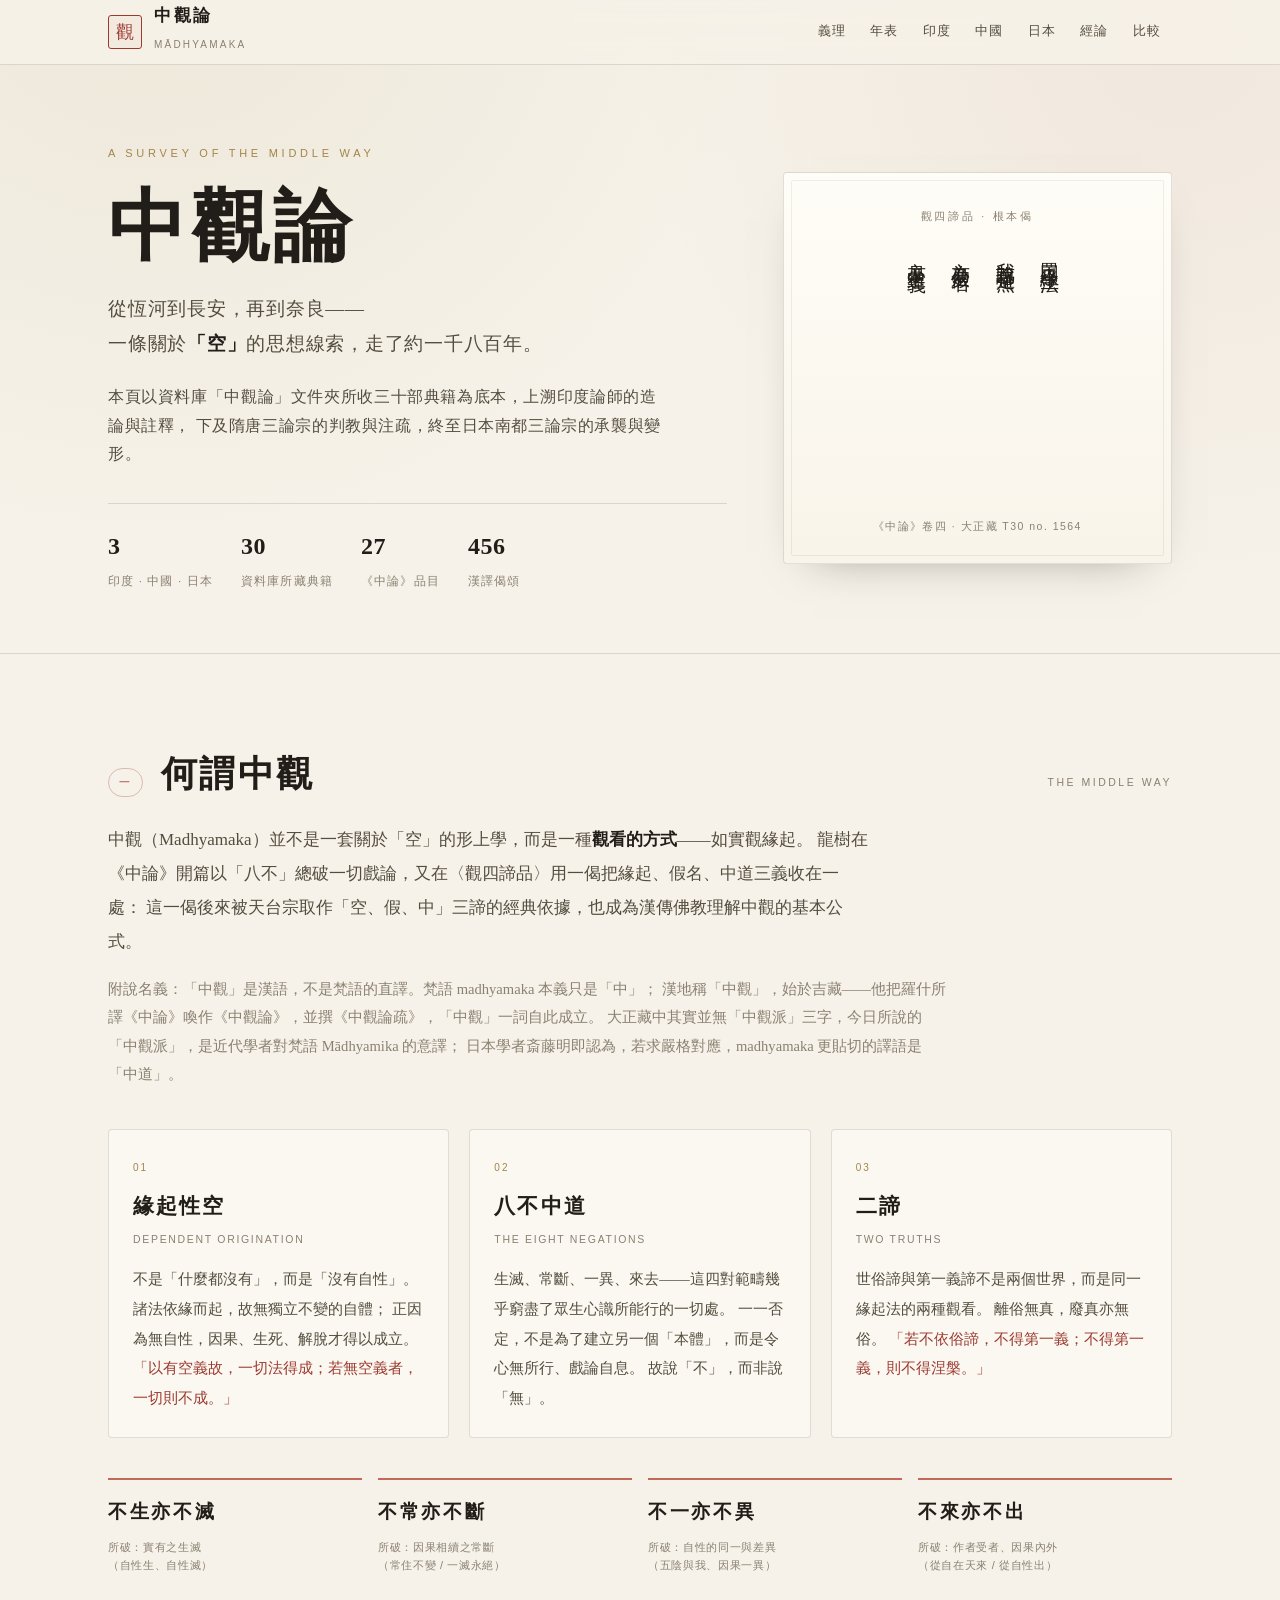
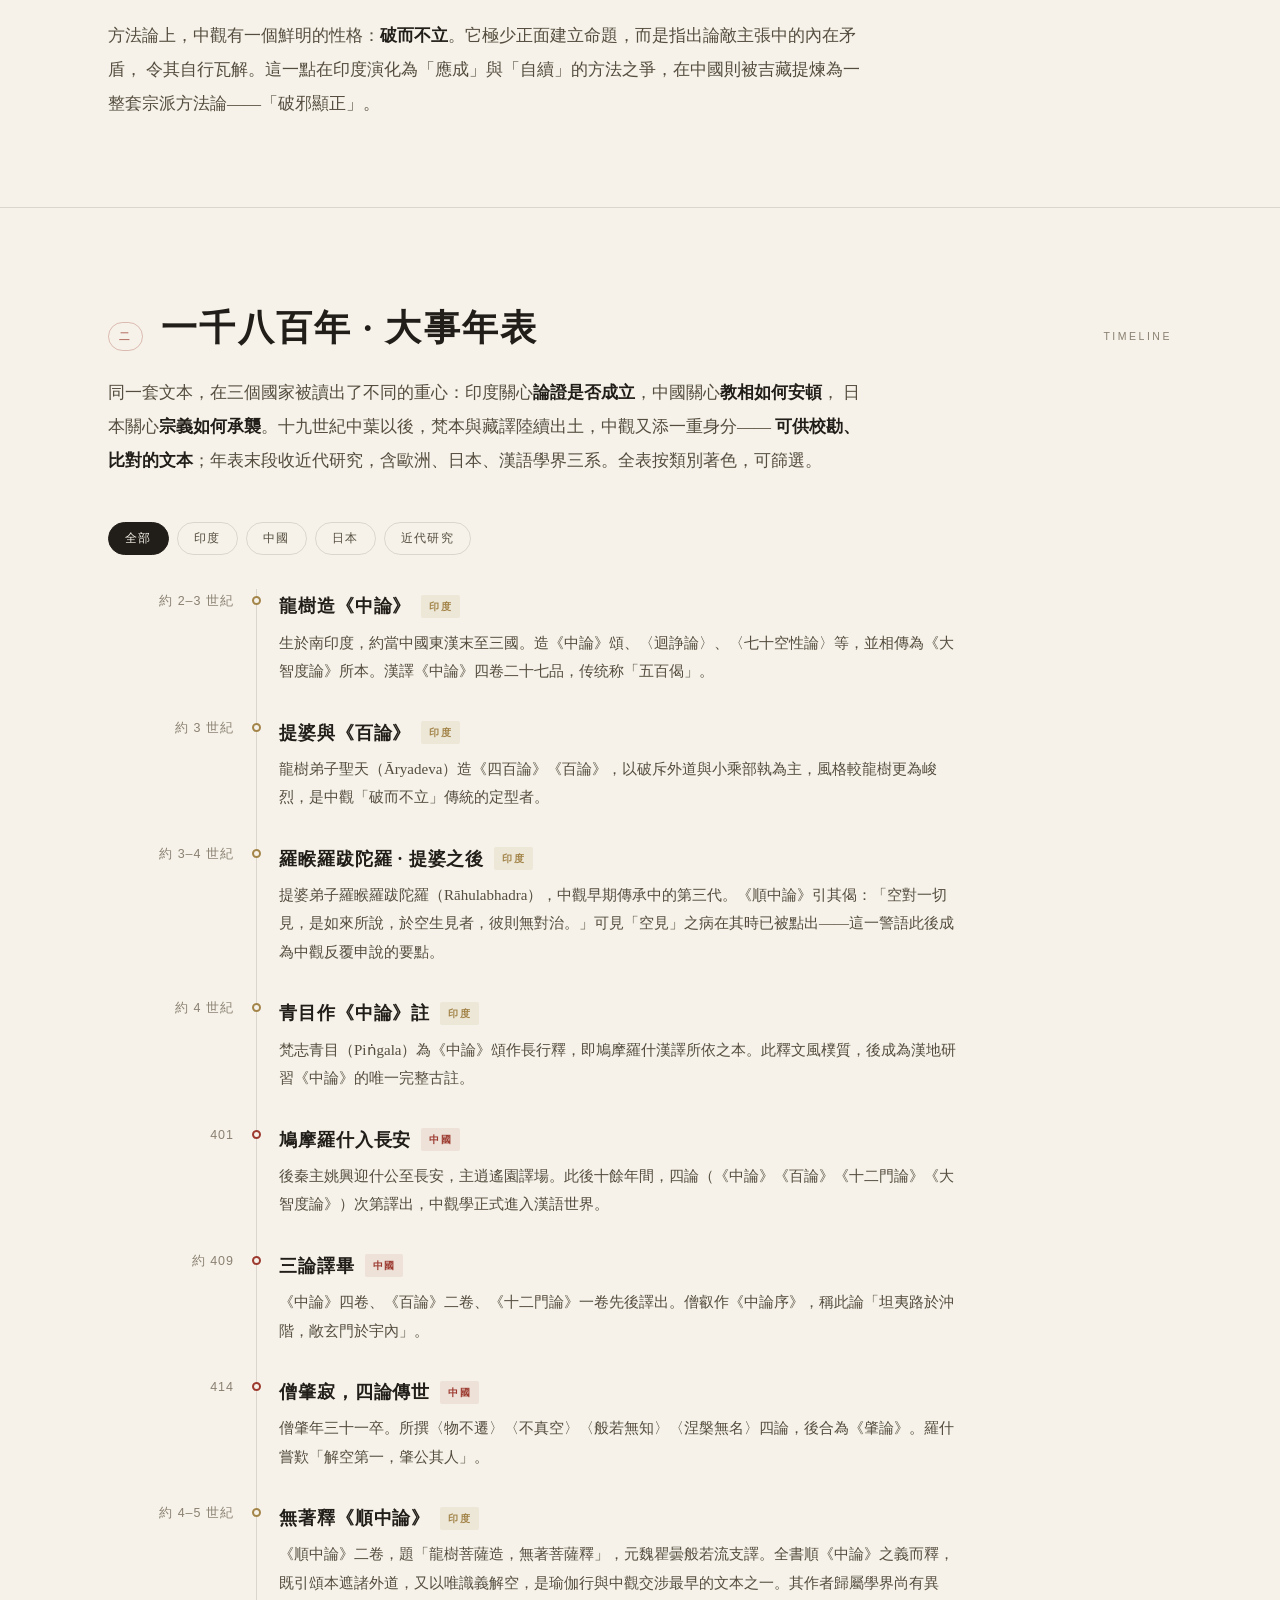
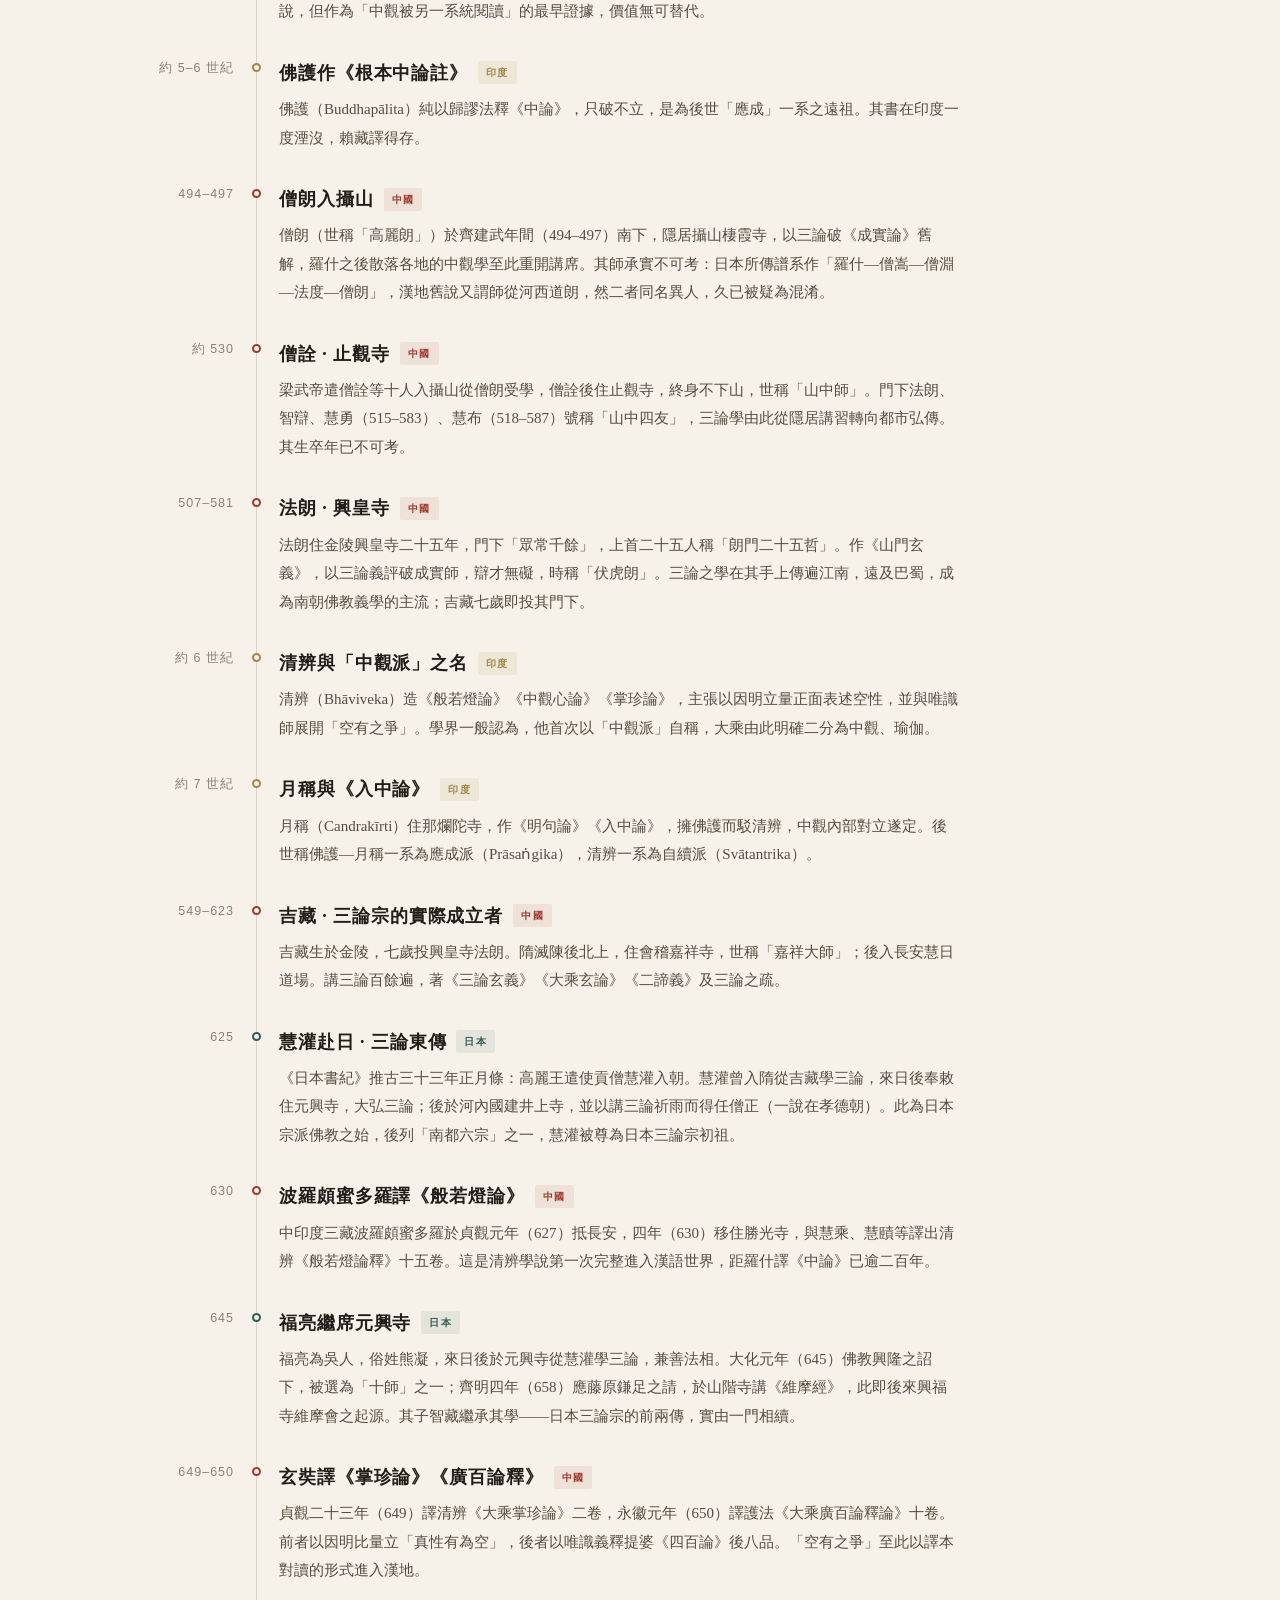
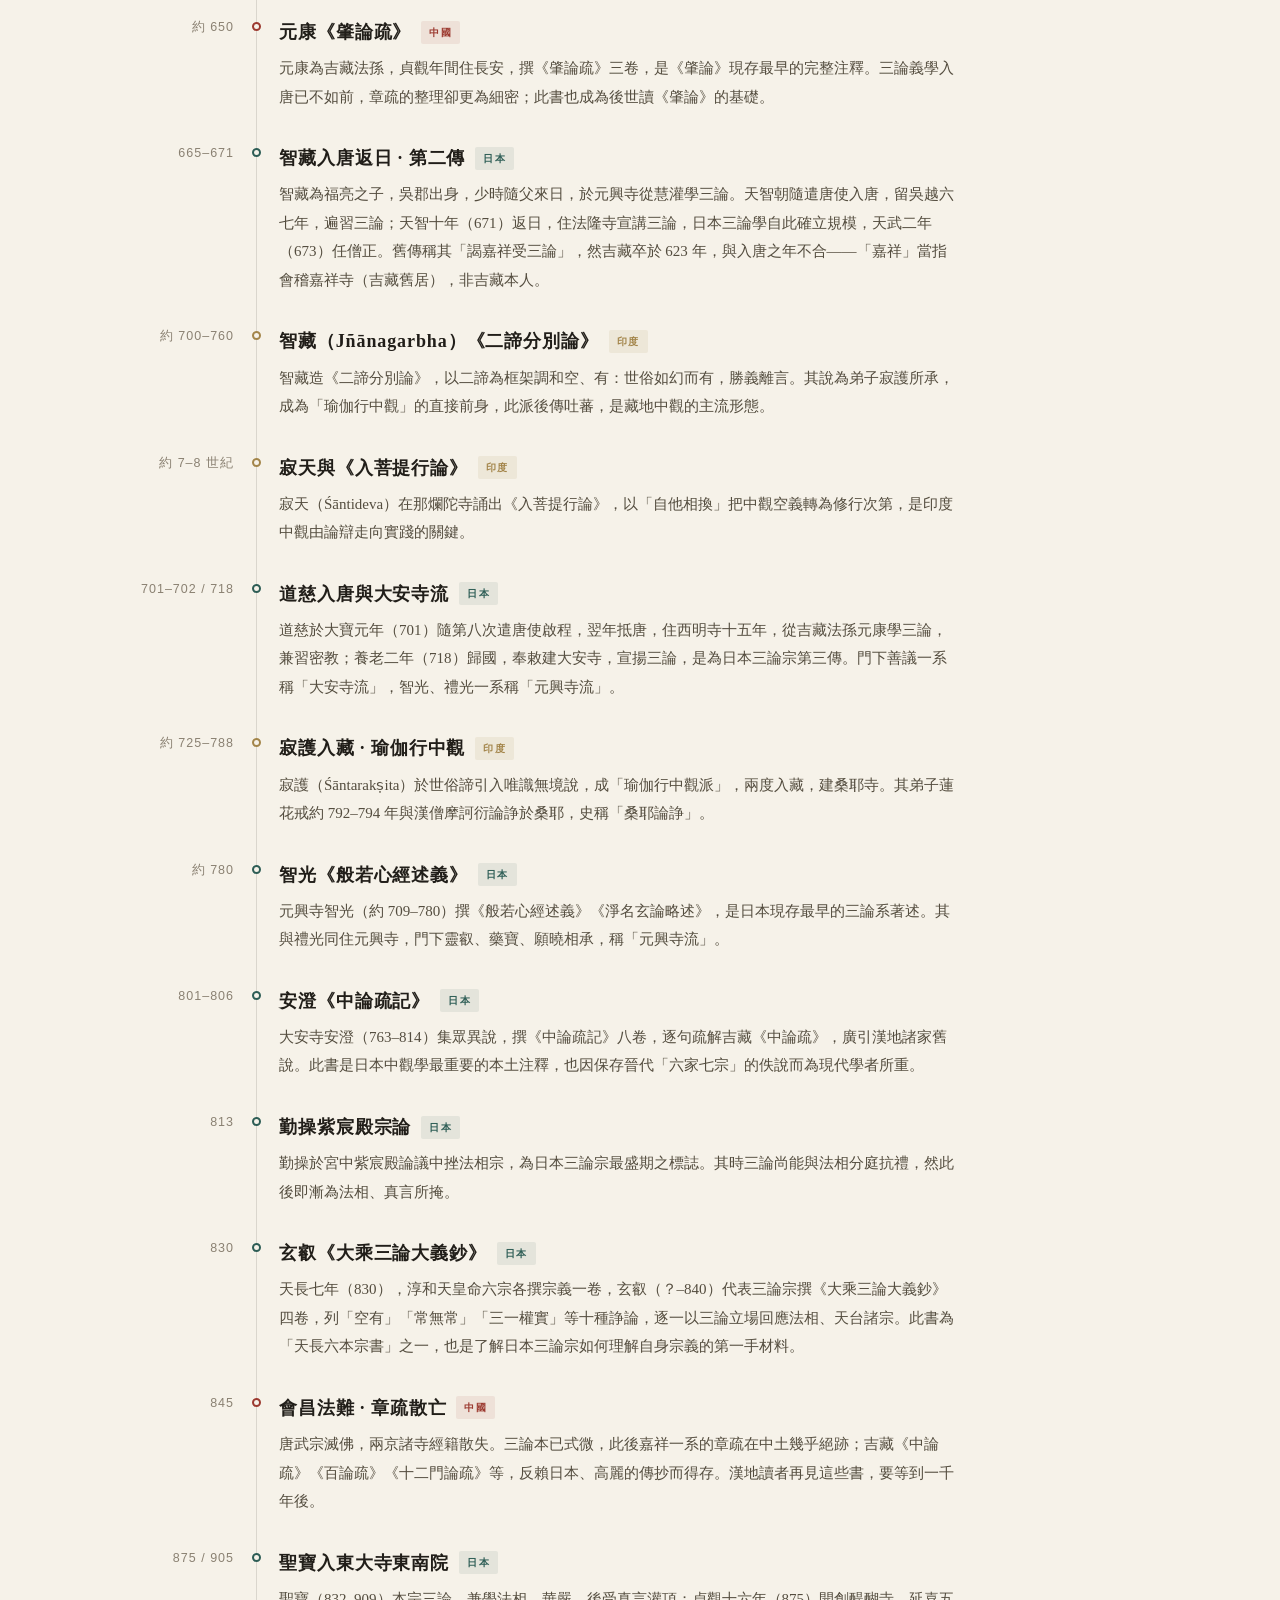
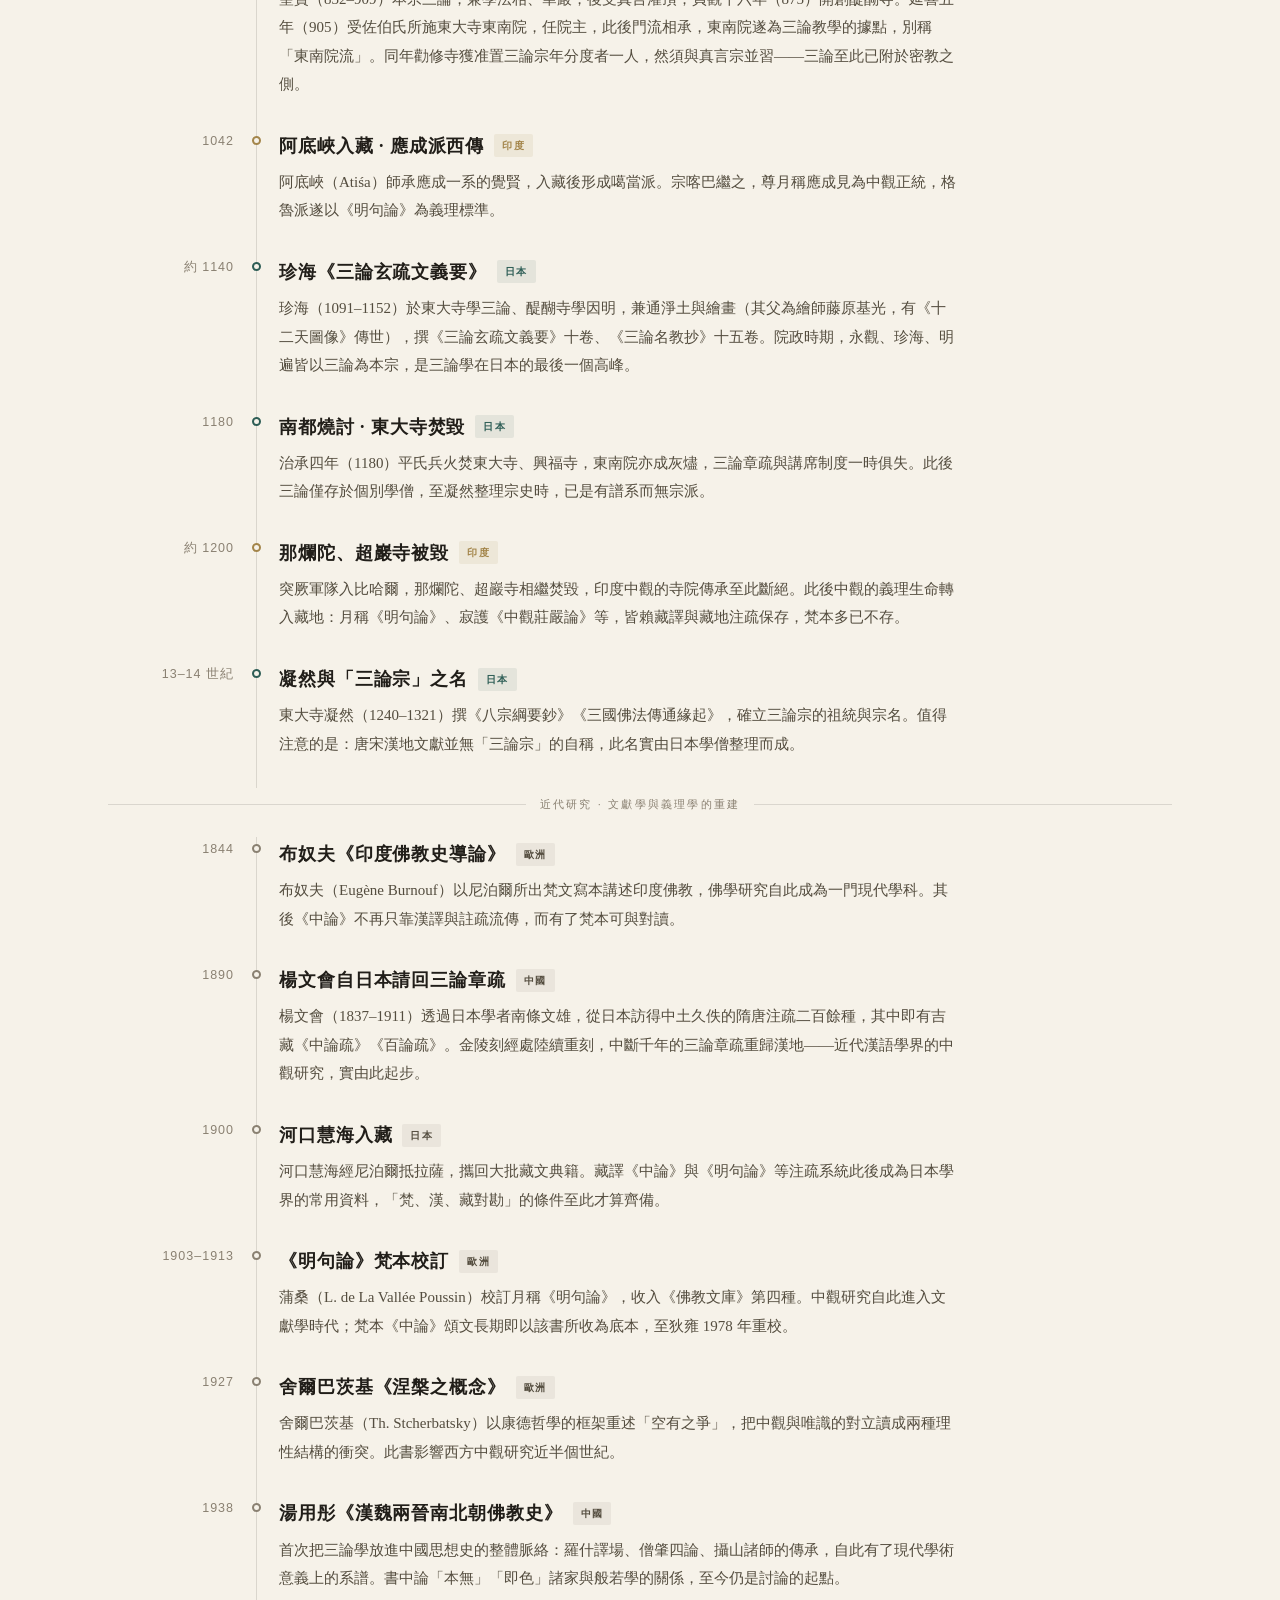
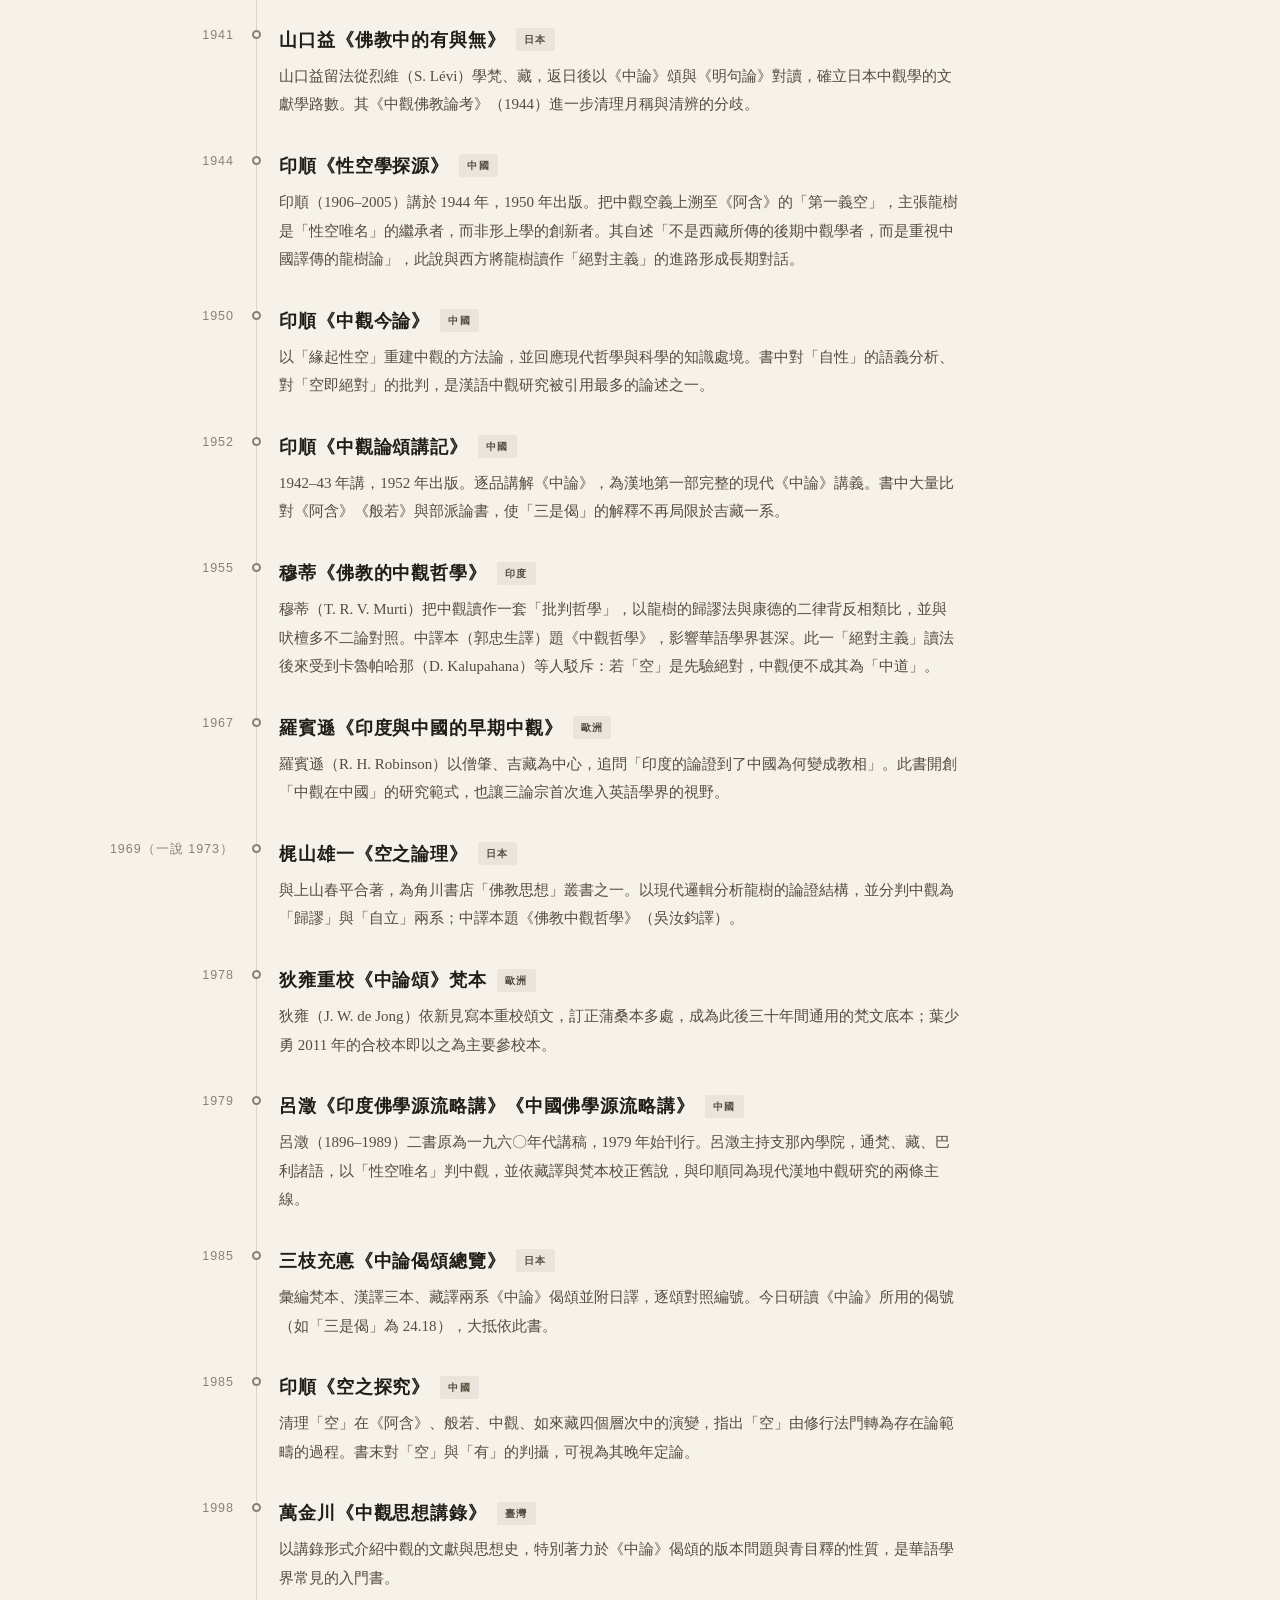
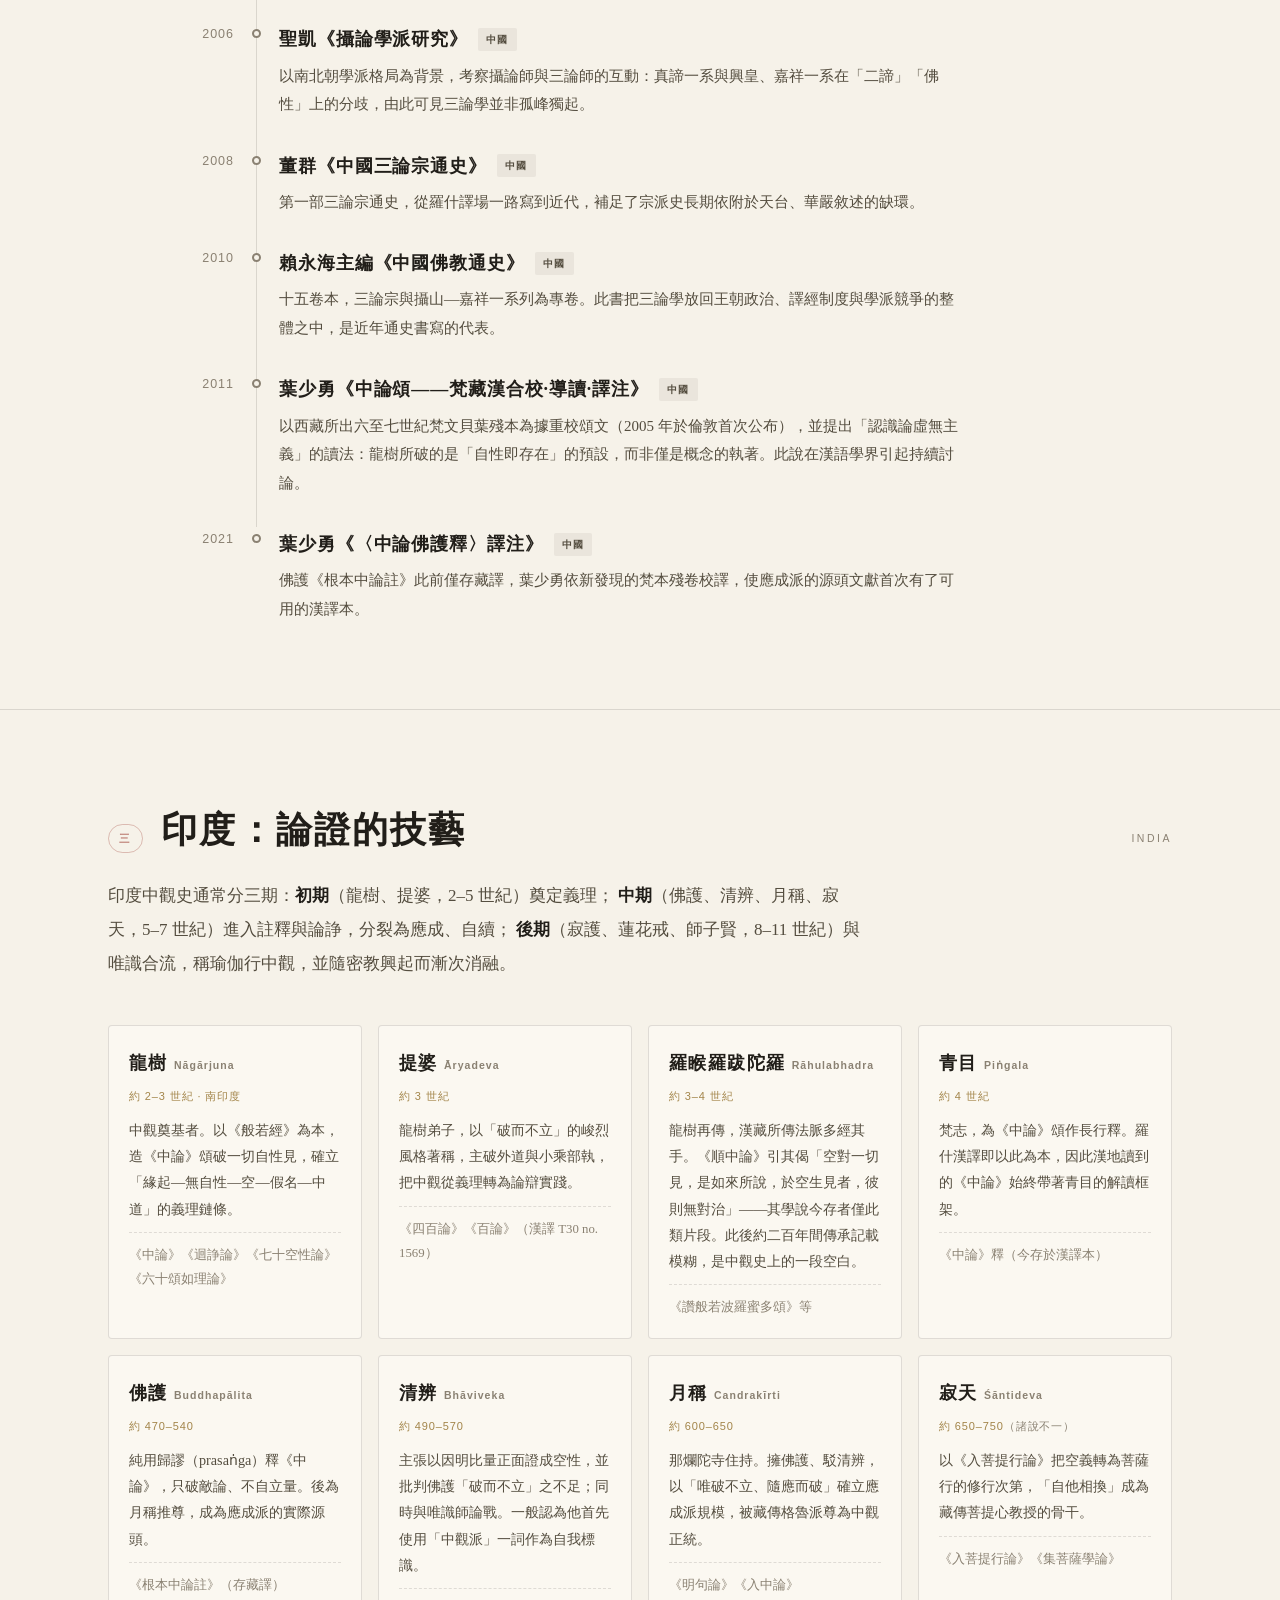
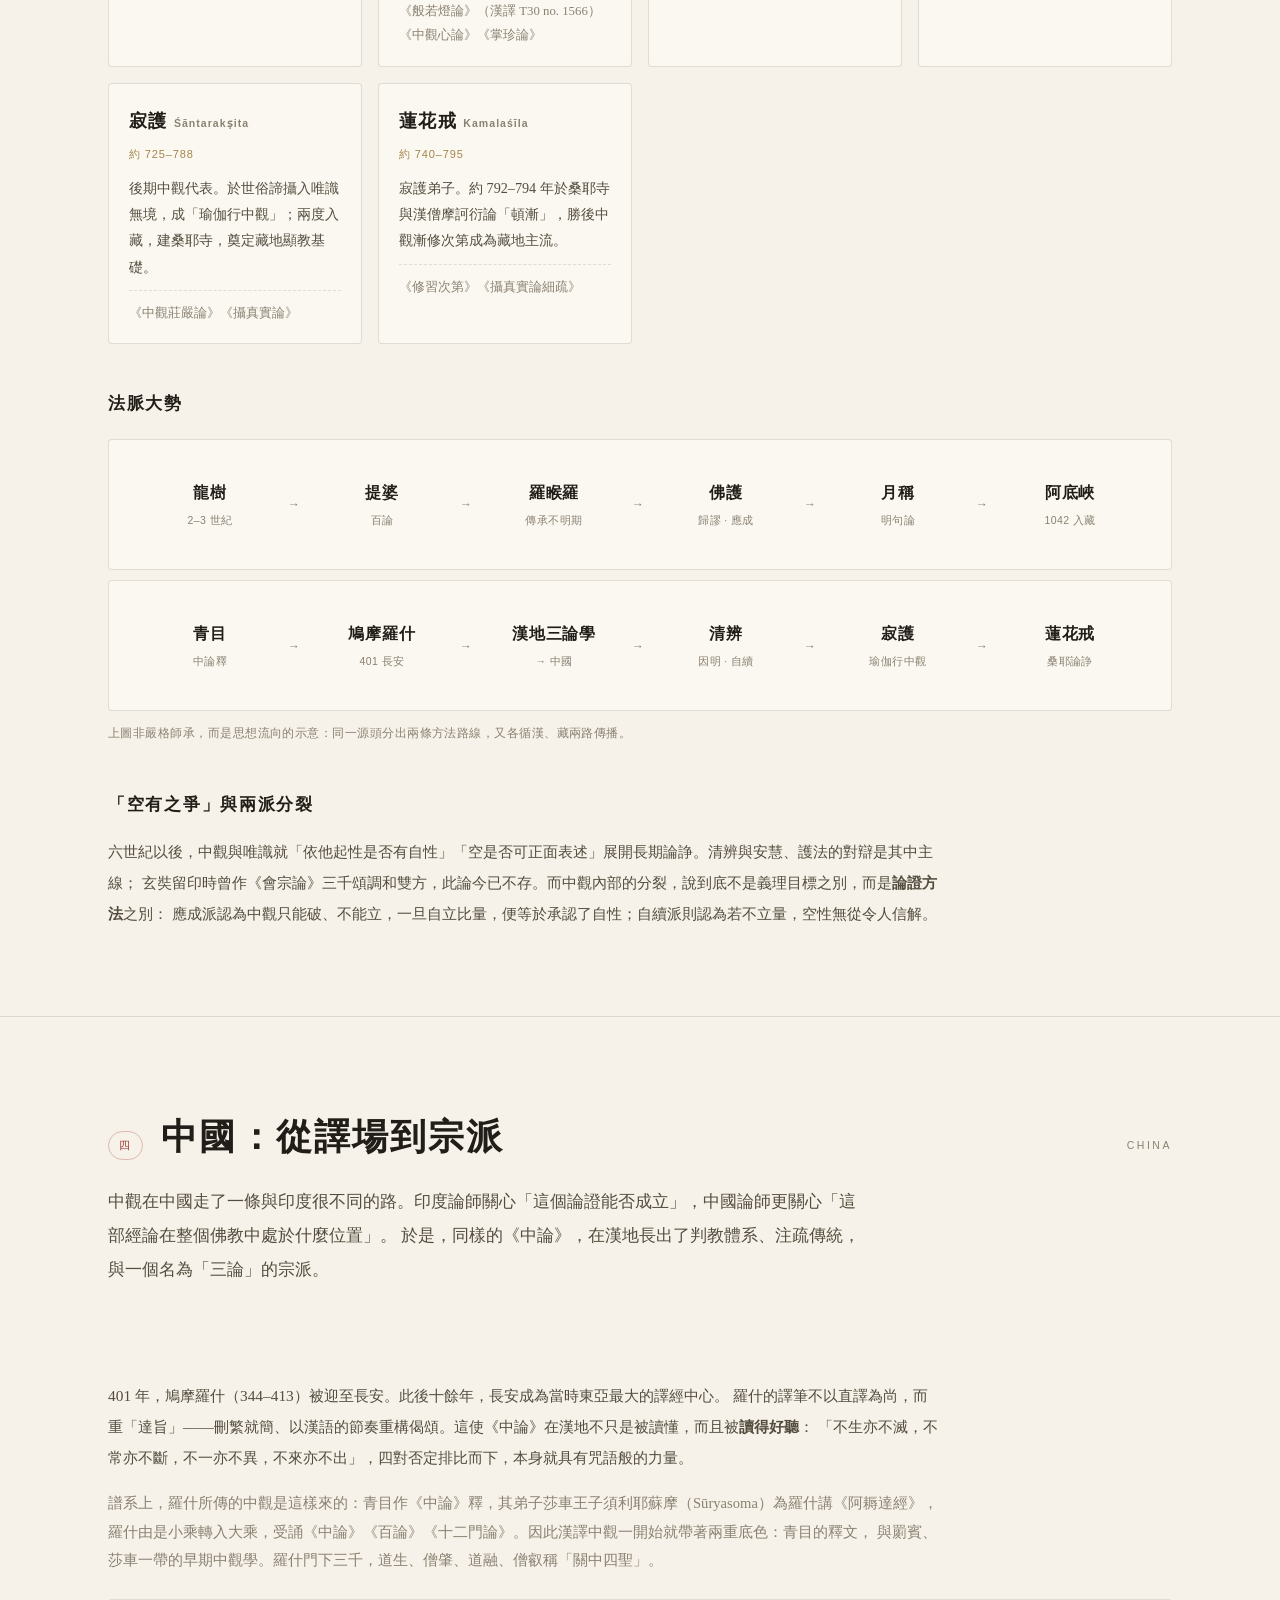
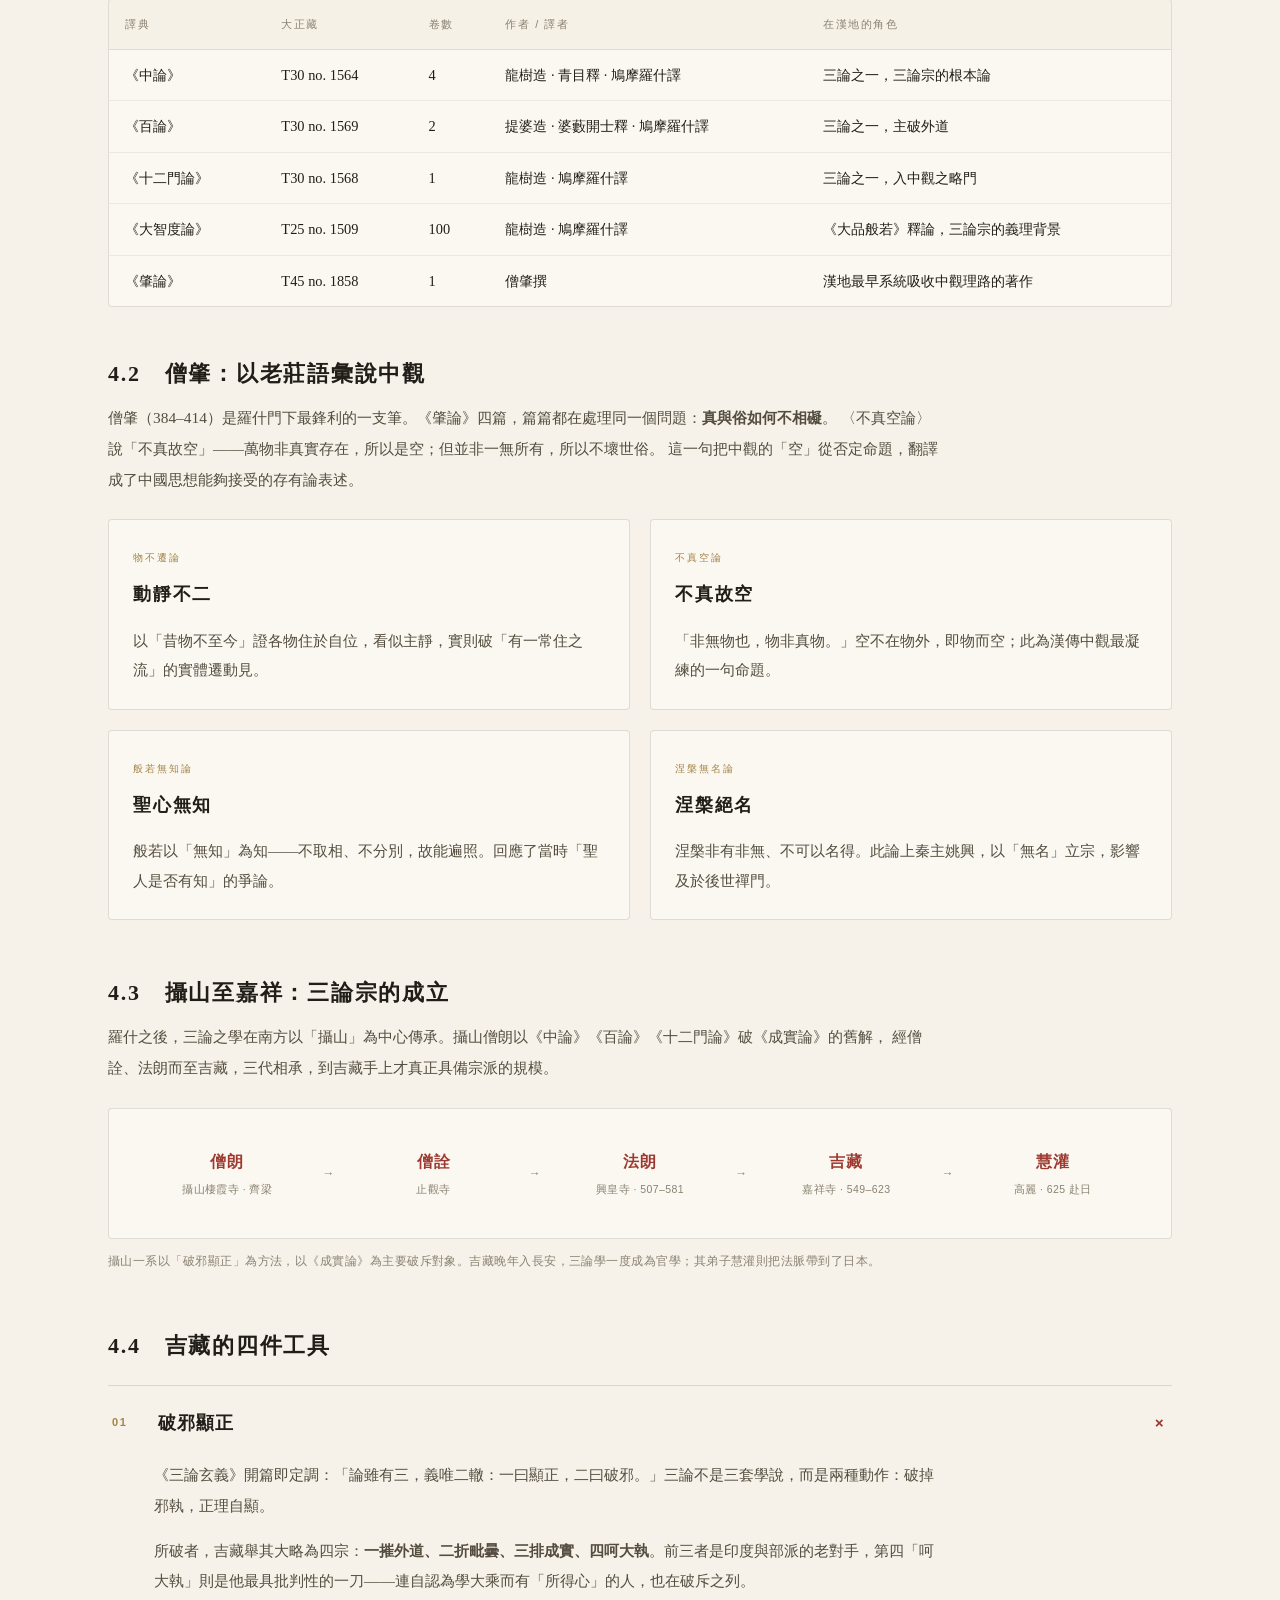
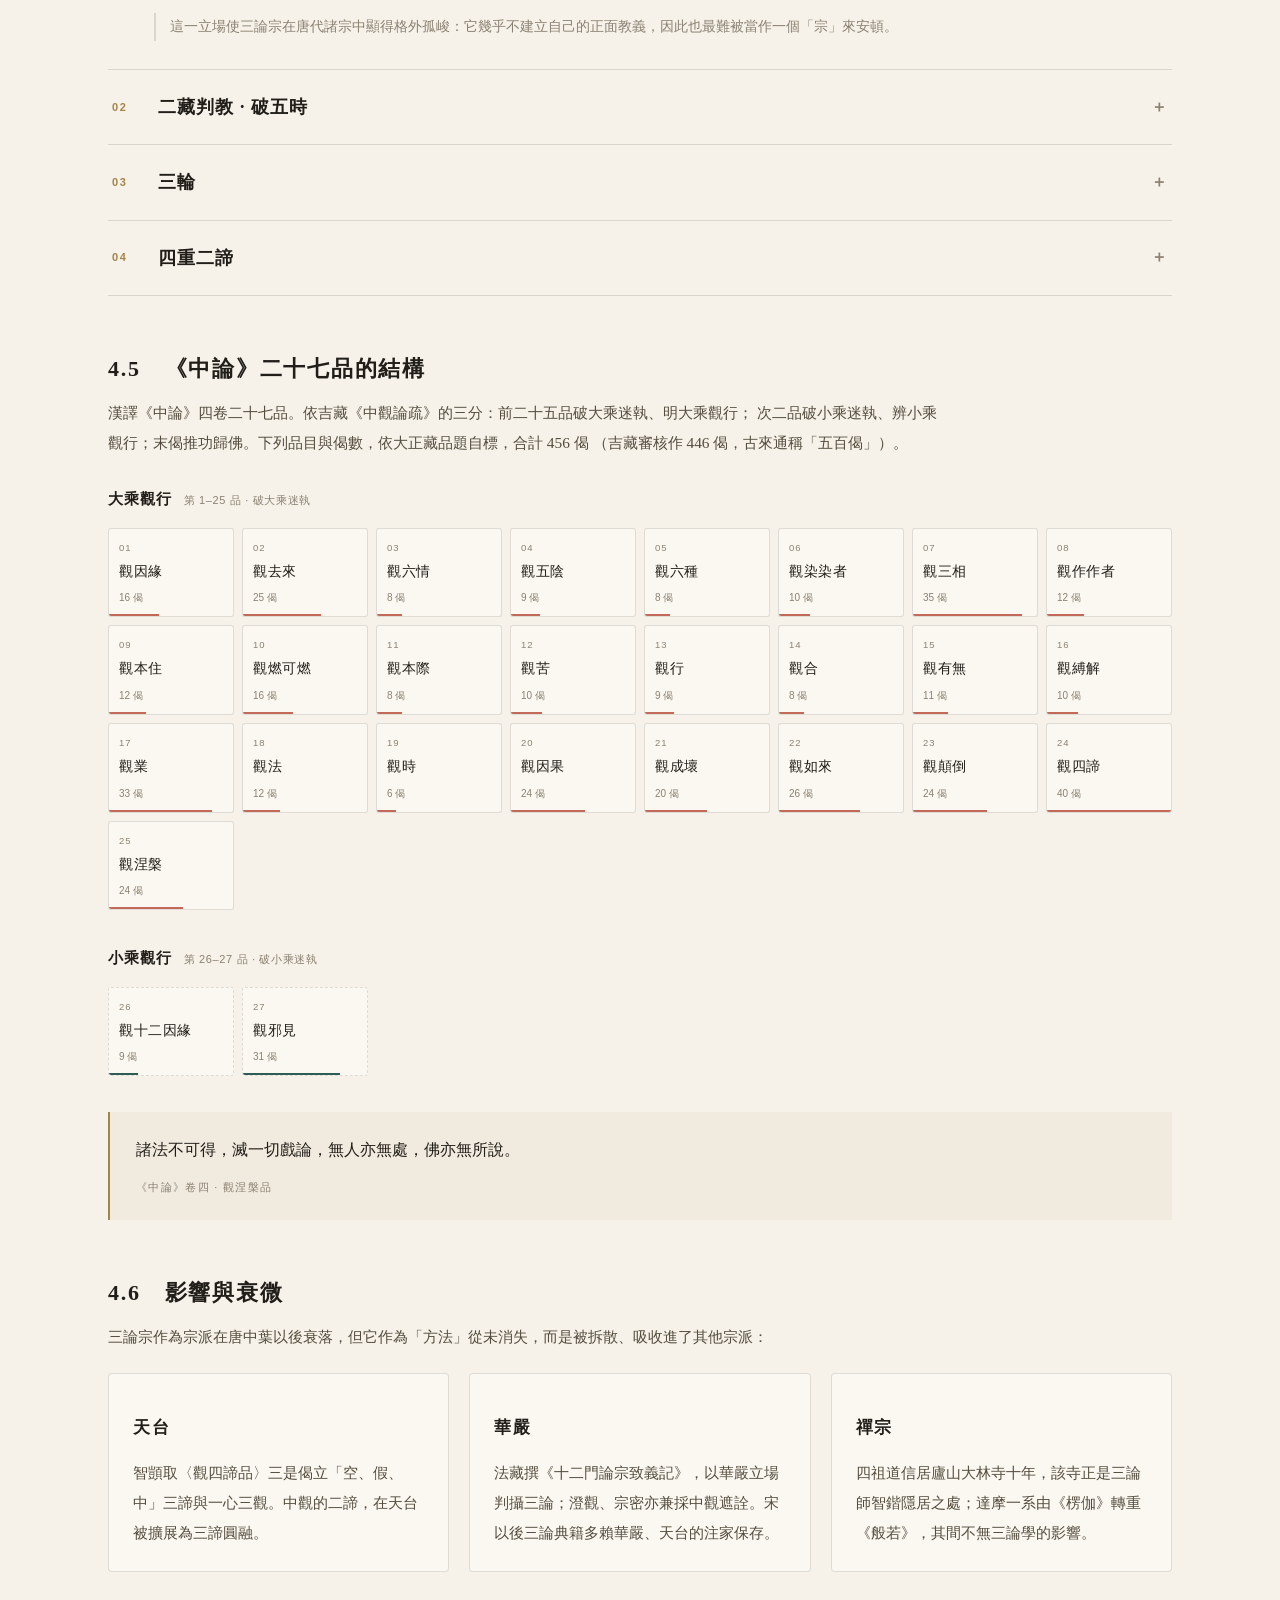
==== index.html @ f592e0bf "feat: 日本撰述五部入库，经论目录三十部全数可对读，标注来源与校核 - 五部（中论疏记、大乘三论大义钞、三论玄疏文义要、三论名教抄、三论玄义检幽集）已收入资料库「中观论」文件夹 - 经论目录库藏标" ====
<!DOCTYPE html>
<html lang="zh-Hans">
<head>
<meta charset="utf-8">
<meta name="viewport" content="width=device-width, initial-scale=1">
<title>中觀論 · 印度、中國、日本的中觀學總覽</title>
<meta name="description" content="以資料庫「中觀論」三十部典籍為底本，梳理中觀學在印度、中國、日本的發展、經論與人物。">
<style>
:root{
  --paper:#f6f2e9;
  --paper-2:#fbf8f1;
  --paper-3:#efe9dc;
  --ink:#211e19;
  --ink-2:#544d3f;
  --ink-3:#8a8172;
  --line:rgba(33,30,25,.13);
  --line-2:rgba(33,30,25,.07);
  --red:#9c3a30;
  --red-soft:#c2695a;
  --jade:#2d5d55;
  --gold:#a3854a;
  --maxw:1120px;
  --serif:"Songti SC","STSong","Noto Serif SC","Source Han Serif SC","Songti TC",serif;
  --sans:-apple-system,BlinkMacSystemFont,"PingFang SC","Hiragino Sans GB","Microsoft YaHei",sans-serif;
}
*{box-sizing:border-box}
html{scroll-behavior:smooth;-webkit-text-size-adjust:100%}
body{
  margin:0;background:var(--paper);color:var(--ink);
  font-family:var(--serif);font-size:17px;line-height:1.9;
  -webkit-font-smoothing:antialiased;
  background-image:
    radial-gradient(circle at 12% -8%, rgba(163,133,74,.10), transparent 42%),
    radial-gradient(circle at 92% 4%, rgba(156,58,48,.06), transparent 38%);
  background-attachment:fixed;
}
::selection{background:rgba(156,58,48,.14)}
a{color:inherit;text-decoration:none}
img,svg{max-width:100%}
.wrap{max-width:var(--maxw);margin:0 auto;padding:0 28px}

/* ---------- progress ---------- */
#bar{position:fixed;top:0;left:0;height:2px;width:0;background:linear-gradient(90deg,var(--gold),var(--red));z-index:120;transition:width .1s linear}

/* ---------- header ---------- */
header.top{
  position:sticky;top:0;z-index:100;
  background:rgba(246,242,233,.88);
  backdrop-filter:saturate(160%) blur(12px);
  -webkit-backdrop-filter:saturate(160%) blur(12px);
  border-bottom:1px solid var(--line);
}
.top-in{display:flex;align-items:center;justify-content:space-between;height:64px;gap:24px}
.brand{display:flex;align-items:center;gap:12px;flex:none}
.seal{
  width:34px;height:34px;border:1px solid var(--red);color:var(--red);
  display:grid;place-items:center;font-size:18px;border-radius:3px;
  letter-spacing:0;line-height:1;padding-top:1px;
  background:rgba(156,58,48,.04);
}
.brand b{font-size:17px;font-weight:600;letter-spacing:.16em;display:block;line-height:1.3}
.brand em{font-family:var(--sans);font-style:normal;font-size:10px;letter-spacing:.22em;color:var(--ink-3);text-transform:uppercase}
nav.menu{display:flex;gap:2px;flex-wrap:wrap}
nav.menu a{
  font-family:var(--sans);font-size:12.5px;letter-spacing:.1em;color:var(--ink-2);
  padding:8px 11px;border-radius:4px;transition:.2s;white-space:nowrap;
}
nav.menu a:hover{background:rgba(33,30,25,.05);color:var(--ink)}
nav.menu a.on{color:var(--red);background:rgba(156,58,48,.07)}

/* ---------- hero ---------- */
.hero{padding:78px 0 60px;position:relative;overflow:hidden}
.hero-grid{display:grid;grid-template-columns:1.35fr .85fr;gap:56px;align-items:center}
.kicker{font-family:var(--sans);font-size:11px;letter-spacing:.34em;color:var(--gold);text-transform:uppercase;margin:0 0 22px}
h1.big{
  font-size:clamp(46px,7vw,78px);line-height:1.06;margin:0 0 6px;
  letter-spacing:.06em;font-weight:600;
}
h1.big .char{display:inline-block}
.sub{font-size:clamp(15px,2vw,19px);color:var(--ink-2);margin:22px 0 0;letter-spacing:.04em;line-height:1.85}
.sub b{color:var(--ink);font-weight:600}
.hero-meta{display:flex;gap:28px;margin-top:34px;flex-wrap:wrap;border-top:1px solid var(--line);padding-top:20px}
.hero-meta div{font-family:var(--sans);font-size:11.5px;color:var(--ink-3);letter-spacing:.1em}
.hero-meta strong{display:block;font-family:var(--serif);font-size:24px;color:var(--ink);letter-spacing:.02em;font-weight:600;margin-bottom:2px}
.verse-card{
  border:1px solid var(--line);background:linear-gradient(180deg,#fffdf7,#f8f4ea);
  padding:34px 30px 26px;border-radius:4px;position:relative;
  box-shadow:0 18px 44px -30px rgba(33,30,25,.5);
}
.verse-card::before{
  content:"";position:absolute;inset:7px;border:1px solid var(--line-2);border-radius:2px;pointer-events:none;
}
.v-title{font-family:var(--sans);font-size:10.5px;letter-spacing:.26em;color:var(--ink-3);margin-bottom:20px;text-align:center}
.verse-wrap{display:flex;justify-content:center;height:252px}
.verse-v{
  writing-mode:vertical-rl;text-orientation:upright;
  font-size:19px;letter-spacing:.16em;line-height:1.65;color:var(--ink);
  height:100%;
}
.verse-v span{display:block;padding-left:13px}
.v-src{font-family:var(--sans);font-size:10.5px;letter-spacing:.14em;color:var(--ink-3);text-align:center;margin-top:18px}

/* ---------- section shell ---------- */
section.sec{padding:86px 0;border-top:1px solid var(--line)}
.sec-head{display:flex;align-items:baseline;gap:18px;margin-bottom:14px}
.sec-no{
  font-family:var(--sans);font-size:11px;letter-spacing:.2em;color:var(--red);
  border:1px solid rgba(156,58,48,.3);border-radius:20px;padding:3px 10px;flex:none;
}
.sec-head h2{font-size:clamp(26px,3.4vw,36px);font-weight:600;margin:0;letter-spacing:.06em}
.sec-head .en{font-family:var(--sans);font-size:10.5px;letter-spacing:.24em;color:var(--ink-3);text-transform:uppercase;margin-left:auto;flex:none}
.lede{font-size:17px;color:var(--ink-2);max-width:760px;margin:0 0 44px;line-height:2}
.lede strong{color:var(--ink);font-weight:600}

/* ---------- concept cards ---------- */
.cards-3{display:grid;grid-template-columns:repeat(3,1fr);gap:20px}
.cards-2{display:grid;grid-template-columns:repeat(2,1fr);gap:20px}
.cc{
  background:var(--paper-2);border:1px solid var(--line);border-radius:4px;padding:28px 24px 24px;
  position:relative;transition:.25s;
}
.cc:hover{transform:translateY(-3px);box-shadow:0 16px 34px -26px rgba(33,30,25,.65);border-color:rgba(156,58,48,.28)}
.cc .idx{font-family:var(--sans);font-size:10px;letter-spacing:.2em;color:var(--gold)}
.cc h3{font-size:21px;margin:10px 0 4px;letter-spacing:.1em;font-weight:600}
.cc .sk{font-family:var(--sans);font-size:10.5px;letter-spacing:.16em;color:var(--ink-3);text-transform:uppercase}
.cc p{font-size:15.2px;color:var(--ink-2);margin:14px 0 0;line-height:1.95}
.cc q{quotes:"「" "」";color:var(--red);font-style:normal}

/* ---------- eight negations ---------- */
.eight{display:grid;grid-template-columns:repeat(4,1fr);gap:16px;margin-top:22px}
.en-item{border-top:2px solid var(--red-soft);padding-top:14px}
.en-item .pair{font-size:19px;letter-spacing:.14em;font-weight:600}
.en-item .br{font-family:var(--sans);font-size:11px;color:var(--ink-3);margin-top:8px;letter-spacing:.06em;line-height:1.7}

/* ---------- quote ---------- */
blockquote.q{
  margin:0;padding:22px 26px;background:rgba(163,133,74,.07);
  border-left:2px solid var(--gold);font-size:16px;line-height:2;color:var(--ink);
}
blockquote.q cite{display:block;font-family:var(--sans);font-style:normal;font-size:11px;letter-spacing:.12em;color:var(--ink-3);margin-top:10px}

/* ---------- timeline ---------- */
.filters{display:flex;gap:8px;margin-bottom:34px;flex-wrap:wrap}
.filters button{
  font-family:var(--sans);font-size:12px;letter-spacing:.12em;color:var(--ink-2);
  background:transparent;border:1px solid var(--line);border-radius:20px;
  padding:7px 16px;cursor:pointer;transition:.2s;
}
.filters button:hover{border-color:rgba(33,30,25,.3)}
.filters button.on{background:var(--ink);color:var(--paper);border-color:var(--ink)}
.tl{position:relative}
.ev{display:grid;grid-template-columns:126px 1fr;gap:22px;position:relative;padding:0}
.ev-y{font-family:var(--sans);font-size:12.5px;letter-spacing:.08em;color:var(--ink-3);text-align:right;padding-top:1px;white-space:nowrap}
.ev-b{position:relative;padding-left:22px;padding-bottom:30px;border-left:1px solid var(--line)}
.ev:last-child .ev-b{border-left-color:transparent;padding-bottom:0}
.ev-b::before{
  content:"";position:absolute;left:-5px;top:7px;width:9px;height:9px;border-radius:50%;
  background:var(--paper);border:2px solid var(--ink-3);box-sizing:border-box;
}
.ev[data-c="in"] .ev-b::before{border-color:var(--gold)}
.ev[data-c="cn"] .ev-b::before{border-color:var(--red)}
.ev[data-c="jp"] .ev-b::before{border-color:var(--jade)}
.ev[data-c="md"] .ev-b::before{border-color:var(--ink-3)}
.tl-sep{display:flex;align-items:center;gap:14px;margin:6px 0 22px}
.tl-sep::before,.tl-sep::after{content:"";height:1px;background:var(--line);flex:1}
.tl-sep span{font-family:var(--sans);font-size:11px;letter-spacing:.2em;color:var(--ink-3);white-space:nowrap}
.ev h4{margin:0 0 5px;font-size:18px;font-weight:600;letter-spacing:.05em;display:flex;align-items:center;gap:10px;flex-wrap:wrap}.ev p{margin:0;font-size:15px;color:var(--ink-2);line-height:1.9;max-width:680px}
.tag{font-family:var(--sans);font-size:10px;letter-spacing:.14em;padding:2px 8px;border-radius:2px;white-space:nowrap}
.tag-in{color:var(--gold);background:rgba(163,133,74,.11)}
.tag-cn{color:var(--red);background:rgba(156,58,48,.09)}
.tag-jp{color:var(--jade);background:rgba(45,93,85,.09)}
.tag-md{color:var(--ink-2);background:rgba(33,30,25,.06)}

/* ---------- person grid ---------- */
.pgrid{display:grid;grid-template-columns:repeat(auto-fill,minmax(238px,1fr));gap:16px}
.person{
  background:var(--paper-2);border:1px solid var(--line);border-radius:4px;padding:20px 20px 18px;
  transition:.25s;position:relative;overflow:hidden;
}
.person:hover{border-color:rgba(163,133,74,.5);transform:translateY(-2px)}
.person .nm{font-size:18px;font-weight:600;letter-spacing:.08em}
.person .rom{font-family:var(--sans);font-size:10.5px;color:var(--ink-3);letter-spacing:.1em;margin-left:6px}
.person .dt{font-family:var(--sans);font-size:11px;color:var(--gold);letter-spacing:.08em;margin:6px 0 10px}
.person p{margin:0;font-size:14.2px;color:var(--ink-2);line-height:1.85}
.person .work{font-size:12.8px;color:var(--ink-3);margin-top:10px;padding-top:10px;border-top:1px dashed var(--line)}

/* ---------- flow / lineage ---------- */
.flow{
  display:flex;align-items:stretch;gap:18px;flex-wrap:wrap;
  padding:26px 24px;background:var(--paper-2);border:1px solid var(--line);border-radius:4px;
}
.node{
  flex:1 1 0;min-width:104px;padding:12px 4px;text-align:center;position:relative;
}
.node b{display:block;font-size:15.5px;font-weight:600;letter-spacing:.06em}
.node small{display:block;font-family:var(--sans);font-size:10.5px;color:var(--ink-3);margin-top:4px;letter-spacing:.04em}
.node::after{
  content:"→";position:absolute;right:-13px;top:50%;transform:translateY(-50%);
  color:var(--ink-3);font-size:12px;line-height:1;
}
.node:last-child::after{display:none}
.flow.jv .node b{color:var(--jade)}
.flow.cv .node b{color:var(--red)}
.flow-note{font-family:var(--sans);font-size:11.5px;color:var(--ink-3);margin-top:12px;letter-spacing:.04em}

/* ---------- accordion ---------- */
.acc{border-top:1px solid var(--line)}
.acc details{border-bottom:1px solid var(--line)}
.acc summary{
  list-style:none;cursor:pointer;padding:20px 4px;display:flex;align-items:center;gap:16px;
  font-size:18px;font-weight:600;letter-spacing:.06em;transition:.2s;
}
.acc summary::-webkit-details-marker{display:none}
.acc summary:hover{color:var(--red)}
.acc summary .no{font-family:var(--sans);font-size:11px;color:var(--gold);letter-spacing:.14em;flex:none;width:30px}
.acc summary .plus{margin-left:auto;color:var(--ink-3);font-size:16px;transition:.3s;flex:none}
.acc details[open] summary .plus{transform:rotate(45deg);color:var(--red)}
.acc .body{padding:0 4px 28px 46px;font-size:15.4px;color:var(--ink-2);line-height:2;max-width:830px}
.acc .body p{margin:0 0 14px}
.acc .body p:last-child{margin-bottom:0}
.acc .body .mini{font-size:14px;color:var(--ink-3);border-left:2px solid var(--line);padding-left:14px;margin:16px 0}

/* ---------- 27 pin grid ---------- */
.pin-group{margin-bottom:34px}
.pin-h{display:flex;align-items:baseline;gap:12px;margin-bottom:14px;font-size:15px;font-weight:600;letter-spacing:.06em}
.pin-h span{font-family:var(--sans);font-size:11px;color:var(--ink-3);font-weight:400;letter-spacing:.06em}
.pins{display:grid;grid-template-columns:repeat(auto-fill,minmax(112px,1fr));gap:8px}
.pin{
  border:1px solid var(--line);background:var(--paper-2);border-radius:3px;
  padding:10px 10px 9px;position:relative;overflow:hidden;transition:.2s;
}
.pin:hover{border-color:rgba(156,58,48,.45);background:#fffdf8}
.pin .n{font-family:var(--sans);font-size:9.5px;color:var(--ink-3);letter-spacing:.1em}
.pin .t{font-size:14px;letter-spacing:.04em;margin-top:2px;white-space:nowrap}
.pin .v{font-family:var(--sans);font-size:10px;color:var(--ink-3);margin-top:3px}
.pin i{position:absolute;left:0;bottom:0;height:2px;background:var(--red-soft);width:calc(var(--h) * 1%)}
.pin.small i{background:var(--jade)}
.pin.small{border-style:dashed}

/* ---------- table ---------- */
.tablewrap{border:1px solid var(--line);border-radius:4px;overflow:auto;background:var(--paper-2)}
table{width:100%;border-collapse:collapse;font-size:14.4px;min-width:760px}
thead th{
  text-align:left;font-family:var(--sans);font-size:11px;letter-spacing:.14em;color:var(--ink-3);
  font-weight:500;padding:14px 16px;border-bottom:1px solid var(--line);background:rgba(163,133,74,.06);
  white-space:nowrap;
}
tbody td{padding:13px 16px;border-bottom:1px solid var(--line-2);vertical-align:top;line-height:1.7}
tbody tr:last-child td{border-bottom:none}
tbody tr:hover{background:rgba(163,133,74,.05)}
td .tt{font-weight:600;letter-spacing:.03em}
td .id{font-family:var(--sans);font-size:11px;color:var(--ink-3);letter-spacing:.04em}
.pill{font-family:var(--sans);font-size:10px;letter-spacing:.1em;padding:2px 7px;border-radius:2px;white-space:nowrap}
.pill.in{color:var(--gold);background:rgba(163,133,74,.12)}
.pill.cn{color:var(--red);background:rgba(156,58,48,.1)}
.pill.jp{color:var(--jade);background:rgba(45,93,85,.1)}

/* ---------- compare ---------- */
.cmp{display:grid;grid-template-columns:repeat(3,1fr);gap:18px}
.cmp > div{background:var(--paper-2);border:1px solid var(--line);border-radius:4px;padding:26px 24px}
.cmp h3{font-size:19px;margin:0 0 4px;letter-spacing:.1em}
.cmp .en{font-family:var(--sans);font-size:10px;letter-spacing:.18em;color:var(--ink-3);margin-bottom:18px}
.cmp dl{margin:0}
.cmp dt{font-family:var(--sans);font-size:10.5px;letter-spacing:.14em;color:var(--gold);margin-top:16px}
.cmp dd{margin:5px 0 0;font-size:14.4px;color:var(--ink-2);line-height:1.85}

/* ---------- footer ---------- */
footer{border-top:1px solid var(--line);padding:56px 0 70px;font-size:14px;color:var(--ink-2)}
footer h4{font-size:14px;letter-spacing:.14em;margin:0 0 12px;font-family:var(--sans);color:var(--ink-3);font-weight:500}
.src-grid{display:grid;grid-template-columns:1.1fr 1fr 1fr;gap:34px}
footer ul{margin:0;padding-left:16px}
footer li{margin-bottom:8px;line-height:1.8;font-size:13.4px}
.foot-note{margin-top:38px;padding-top:22px;border-top:1px solid var(--line);font-family:var(--sans);font-size:11.5px;color:var(--ink-3);letter-spacing:.05em;line-height:1.9}

/* ---------- reveal ---------- */
.rv{opacity:0;transform:translateY(16px);transition:opacity .7s cubic-bezier(.2,.7,.3,1),transform .7s cubic-bezier(.2,.7,.3,1)}
.rv.in{opacity:1;transform:none}

/* ---------- responsive ---------- */
@media (max-width:940px){
  .hero-grid{grid-template-columns:1fr;gap:40px}
  .cards-3,.cards-2{grid-template-columns:1fr}
  .cmp{grid-template-columns:1fr}
  .src-grid{grid-template-columns:1fr;gap:26px}
  .eight{grid-template-columns:repeat(2,1fr)}
  .top-in{gap:12px}
  .brand em{display:none}
  nav.menu{
    display:flex;overflow-x:auto;flex-wrap:nowrap;gap:0;
    -webkit-overflow-scrolling:touch;scrollbar-width:none;max-width:62vw;
  }
  nav.menu::-webkit-scrollbar{display:none}
  nav.menu a{padding:8px 9px;font-size:12px}
  .sec-head .en{display:none}
  .ev{grid-template-columns:78px 1fr;gap:16px}
  .ev-y{font-size:10.5px;letter-spacing:0}
  .verse-wrap{height:216px}
  .verse-v{font-size:17px}
}
@media (max-width:560px){
  body{font-size:16px}
  .wrap{padding:0 18px}
  section.sec{padding:60px 0}
  .pins{grid-template-columns:repeat(auto-fill,minmax(96px,1fr))}
  .acc .body{padding-left:6px}
  .ev{grid-template-columns:70px 1fr;gap:12px}
  .ev-b{padding-left:16px}
  .hero-meta{gap:18px}
  .hero-meta strong{font-size:20px}
}
</style>
</head>
<body>
<div id="bar"></div>

<header class="top">
  <div class="wrap top-in">
    <a class="brand" href="#top">
      <span class="seal">觀</span>
      <span><b>中觀論</b><em>Mādhyamaka</em></span>
    </a>
    <nav class="menu">
      <a href="#what">義理</a>
      <a href="#timeline">年表</a>
      <a href="#india">印度</a>
      <a href="#china">中國</a>
      <a href="#japan">日本</a>
      <a href="#texts">經論</a>
      <a href="#compare">比較</a>
    </nav>
  </div>
</header>

<main id="top">

<!-- ============ HERO ============ -->
<section class="hero">
  <div class="wrap hero-grid">
    <div>
      <p class="kicker">A Survey of the Middle Way</p>
      <h1 class="big"><span class="char">中</span><span class="char">觀</span><span class="char">論</span></h1>
      <p class="sub">
        從恆河到長安，再到奈良——<br>
        一條關於<b>「空」</b>的思想線索，走了約一千八百年。
      </p>
      <p class="sub" style="font-size:15.5px;color:var(--ink-2);max-width:560px">
        本頁以資料庫「中觀論」文件夾所收三十部典籍為底本，上溯印度論師的造論與註釋，
        下及隋唐三論宗的判教與注疏，終至日本南都三論宗的承襲與變形。
      </p>
      <div class="hero-meta">
        <div><strong>3</strong>印度 · 中國 · 日本</div>
        <div><strong>30</strong>資料庫所藏典籍</div>
        <div><strong>27</strong>《中論》品目</div>
        <div><strong>456</strong>漢譯偈頌</div>
      </div>
    </div>
    <aside class="verse-card">
      <div class="v-title">觀四諦品 · 根本偈</div>
      <div class="verse-wrap">
        <div class="verse-v">
          <span>眾因緣生法</span>
          <span>我說即是無</span>
          <span>亦為是假名</span>
          <span>亦是中道義</span>
        </div>
      </div>
      <div class="v-src">《中論》卷四 · 大正藏 T30 no. 1564</div>
    </aside>
  </div>
</section>

<!-- ============ 1 義理 ============ -->
<section class="sec" id="what">
  <div class="wrap">
    <div class="sec-head rv">
      <span class="sec-no">一</span>
      <h2>何謂中觀</h2>
      <span class="en">The Middle Way</span>
    </div>
    <p class="lede rv">
      中觀（Madhyamaka）並不是一套關於「空」的形上學，而是一種<strong>觀看的方式</strong>——如實觀緣起。
      龍樹在《中論》開篇以「八不」總破一切戲論，又在〈觀四諦品〉用一偈把緣起、假名、中道三義收在一處：
      這一偈後來被天台宗取作「空、假、中」三諦的經典依據，也成為漢傳佛教理解中觀的基本公式。
    </p>

    <p class="rv" style="font-size:14.6px;color:var(--ink-3);line-height:1.95;max-width:840px;margin:-28px 0 40px">
      附說名義：「中觀」是漢語，不是梵語的直譯。梵語 madhyamaka 本義只是「中」；
      漢地稱「中觀」，始於吉藏——他把羅什所譯《中論》喚作《中觀論》，並撰《中觀論疏》，「中觀」一詞自此成立。
      大正藏中其實並無「中觀派」三字，今日所說的「中觀派」，是近代學者對梵語 Mādhyamika 的意譯；
      日本學者斎藤明即認為，若求嚴格對應，madhyamaka 更貼切的譯語是「中道」。
    </p>

    <div class="cards-3">
      <div class="cc rv">
        <div class="idx">01</div>
        <h3>緣起性空</h3>
        <div class="sk">Dependent Origination</div>
        <p>
          不是「什麼都沒有」，而是「沒有自性」。諸法依緣而起，故無獨立不變的自體；
          正因為無自性，因果、生死、解脫才得以成立。
          <q>以有空義故，一切法得成；若無空義者，一切則不成。</q>
        </p>
      </div>
      <div class="cc rv">
        <div class="idx">02</div>
        <h3>八不中道</h3>
        <div class="sk">The Eight Negations</div>
        <p>
          生滅、常斷、一異、來去——這四對範疇幾乎窮盡了眾生心識所能行的一切處。
          一一否定，不是為了建立另一個「本體」，而是令心無所行、戲論自息。
          故說「不」，而非說「無」。
        </p>
      </div>
      <div class="cc rv">
        <div class="idx">03</div>
        <h3>二諦</h3>
        <div class="sk">Two Truths</div>
        <p>
          世俗諦與第一義諦不是兩個世界，而是同一緣起法的兩種觀看。
          離俗無真，廢真亦無俗。
          <q>若不依俗諦，不得第一義；不得第一義，則不得涅槃。</q>
        </p>
      </div>
    </div>

    <div class="eight rv" style="margin-top:40px">
      <div class="en-item">
        <div class="pair">不生亦不滅</div>
        <div class="br">所破：實有之生滅<br>（自性生、自性滅）</div>
      </div>
      <div class="en-item">
        <div class="pair">不常亦不斷</div>
        <div class="br">所破：因果相續之常斷<br>（常住不變 / 一滅永絕）</div>
      </div>
      <div class="en-item">
        <div class="pair">不一亦不異</div>
        <div class="br">所破：自性的同一與差異<br>（五陰與我、因果一異）</div>
      </div>
      <div class="en-item">
        <div class="pair">不來亦不出</div>
        <div class="br">所破：作者受者、因果內外<br>（從自在天來 / 從自性出）</div>
      </div>
    </div>

    <p class="lede rv" style="margin-top:44px;margin-bottom:0">
      方法論上，中觀有一個鮮明的性格：<strong>破而不立</strong>。它極少正面建立命題，而是指出論敵主張中的內在矛盾，
      令其自行瓦解。這一點在印度演化為「應成」與「自續」的方法之爭，在中國則被吉藏提煉為一整套宗派方法論——「破邪顯正」。
    </p>
  </div>
</section>

<!-- ============ 2 年表 ============ -->
<section class="sec" id="timeline">
  <div class="wrap">
    <div class="sec-head rv">
      <span class="sec-no">二</span>
      <h2>一千八百年 · 大事年表</h2>
      <span class="en">Timeline</span>
    </div>
    <p class="lede rv">
      同一套文本，在三個國家被讀出了不同的重心：印度關心<strong>論證是否成立</strong>，中國關心<strong>教相如何安頓</strong>，
      日本關心<strong>宗義如何承襲</strong>。十九世紀中葉以後，梵本與藏譯陸續出土，中觀又添一重身分——
      <strong>可供校勘、比對的文本</strong>；年表末段收近代研究，含歐洲、日本、漢語學界三系。全表按類別著色，可篩選。
    </p>
    <div class="filters" id="tlFilter">
      <button class="on" data-f="all">全部</button>
      <button data-f="in">印度</button>
      <button data-f="cn">中國</button>
      <button data-f="jp">日本</button>
      <button data-f="md">近代研究</button>
    </div>

    <div class="tl" id="tlList">
      <article class="ev" data-c="in">
        <div class="ev-y">約 2–3 世紀</div>
        <div class="ev-b"><h4>龍樹造《中論》<span class="tag tag-in">印度</span></h4>
        <p>生於南印度，約當中國東漢末至三國。造《中論》頌、〈迴諍論〉、〈七十空性論〉等，並相傳為《大智度論》所本。漢譯《中論》四卷二十七品，传统称「五百偈」。</p></div>
      </article>
      <article class="ev" data-c="in">
        <div class="ev-y">約 3 世紀</div>
        <div class="ev-b"><h4>提婆與《百論》<span class="tag tag-in">印度</span></h4>
        <p>龍樹弟子聖天（Āryadeva）造《四百論》《百論》，以破斥外道與小乘部執為主，風格較龍樹更為峻烈，是中觀「破而不立」傳統的定型者。</p></div>
      </article>
      <article class="ev" data-c="in">
        <div class="ev-y">約 3–4 世紀</div>
        <div class="ev-b"><h4>羅睺羅跋陀羅 · 提婆之後<span class="tag tag-in">印度</span></h4>
        <p>提婆弟子羅睺羅跋陀羅（Rāhulabhadra），中觀早期傳承中的第三代。《順中論》引其偈：「空對一切見，是如來所說，於空生見者，彼則無對治。」可見「空見」之病在其時已被點出——這一警語此後成為中觀反覆申說的要點。</p></div>
      </article>
      <article class="ev" data-c="in">
        <div class="ev-y">約 4 世紀</div>
        <div class="ev-b"><h4>青目作《中論》註<span class="tag tag-in">印度</span></h4>
        <p>梵志青目（Piṅgala）為《中論》頌作長行釋，即鳩摩羅什漢譯所依之本。此釋文風樸質，後成為漢地研習《中論》的唯一完整古註。</p></div>
      </article>
      <article class="ev" data-c="cn">
        <div class="ev-y">401</div>
        <div class="ev-b"><h4>鳩摩羅什入長安<span class="tag tag-cn">中國</span></h4>
        <p>後秦主姚興迎什公至長安，主逍遙園譯場。此後十餘年間，四論（《中論》《百論》《十二門論》《大智度論》）次第譯出，中觀學正式進入漢語世界。</p></div>
      </article>
      <article class="ev" data-c="cn">
        <div class="ev-y">約 409</div>
        <div class="ev-b"><h4>三論譯畢<span class="tag tag-cn">中國</span></h4>
        <p>《中論》四卷、《百論》二卷、《十二門論》一卷先後譯出。僧叡作《中論序》，稱此論「坦夷路於沖階，敞玄門於宇內」。</p></div>
      </article>
      <article class="ev" data-c="cn">
        <div class="ev-y">414</div>
        <div class="ev-b"><h4>僧肇寂，四論傳世<span class="tag tag-cn">中國</span></h4>
        <p>僧肇年三十一卒。所撰〈物不遷〉〈不真空〉〈般若無知〉〈涅槃無名〉四論，後合為《肇論》。羅什嘗歎「解空第一，肇公其人」。</p></div>
      </article>
      <article class="ev" data-c="in">
        <div class="ev-y">約 4–5 世紀</div>
        <div class="ev-b"><h4>無著釋《順中論》<span class="tag tag-in">印度</span></h4>
        <p>《順中論》二卷，題「龍樹菩薩造，無著菩薩釋」，元魏瞿曇般若流支譯。全書順《中論》之義而釋，既引頌本遮諸外道，又以唯識義解空，是瑜伽行與中觀交涉最早的文本之一。其作者歸屬學界尚有異說，但作為「中觀被另一系統閱讀」的最早證據，價值無可替代。</p></div>
      </article>
      <article class="ev" data-c="in">
        <div class="ev-y">約 5–6 世紀</div>
        <div class="ev-b"><h4>佛護作《根本中論註》<span class="tag tag-in">印度</span></h4>
        <p>佛護（Buddhapālita）純以歸謬法釋《中論》，只破不立，是為後世「應成」一系之遠祖。其書在印度一度湮沒，賴藏譯得存。</p></div>
      </article>
      <article class="ev" data-c="cn">
        <div class="ev-y">494–497</div>
        <div class="ev-b"><h4>僧朗入攝山<span class="tag tag-cn">中國</span></h4>
        <p>僧朗（世稱「高麗朗」）於齊建武年間（494–497）南下，隱居攝山棲霞寺，以三論破《成實論》舊解，羅什之後散落各地的中觀學至此重開講席。其師承實不可考：日本所傳譜系作「羅什—僧嵩—僧淵—法度—僧朗」，漢地舊說又謂師從河西道朗，然二者同名異人，久已被疑為混淆。</p></div>
      </article>
      <article class="ev" data-c="cn">
        <div class="ev-y">約 530</div>
        <div class="ev-b"><h4>僧詮 · 止觀寺<span class="tag tag-cn">中國</span></h4>
        <p>梁武帝遣僧詮等十人入攝山從僧朗受學，僧詮後住止觀寺，終身不下山，世稱「山中師」。門下法朗、智辯、慧勇（515–583）、慧布（518–587）號稱「山中四友」，三論學由此從隱居講習轉向都市弘傳。其生卒年已不可考。</p></div>
      </article>
      <article class="ev" data-c="cn">
        <div class="ev-y">507–581</div>
        <div class="ev-b"><h4>法朗 · 興皇寺<span class="tag tag-cn">中國</span></h4>
        <p>法朗住金陵興皇寺二十五年，門下「眾常千餘」，上首二十五人稱「朗門二十五哲」。作《山門玄義》，以三論義評破成實師，辯才無礙，時稱「伏虎朗」。三論之學在其手上傳遍江南，遠及巴蜀，成為南朝佛教義學的主流；吉藏七歲即投其門下。</p></div>
      </article>
      <article class="ev" data-c="in">
        <div class="ev-y">約 6 世紀</div>
        <div class="ev-b"><h4>清辨與「中觀派」之名<span class="tag tag-in">印度</span></h4>
        <p>清辨（Bhāviveka）造《般若燈論》《中觀心論》《掌珍論》，主張以因明立量正面表述空性，並與唯識師展開「空有之爭」。學界一般認為，他首次以「中觀派」自稱，大乘由此明確二分為中觀、瑜伽。</p></div>
      </article>
      <article class="ev" data-c="in">
        <div class="ev-y">約 7 世紀</div>
        <div class="ev-b"><h4>月稱與《入中論》<span class="tag tag-in">印度</span></h4>
        <p>月稱（Candrakīrti）住那爛陀寺，作《明句論》《入中論》，擁佛護而駁清辨，中觀內部對立遂定。後世稱佛護—月稱一系為應成派（Prāsaṅgika），清辨一系為自續派（Svātantrika）。</p></div>
      </article>
      <article class="ev" data-c="cn">
        <div class="ev-y">549–623</div>
        <div class="ev-b"><h4>吉藏 · 三論宗的實際成立者<span class="tag tag-cn">中國</span></h4>
        <p>吉藏生於金陵，七歲投興皇寺法朗。隋滅陳後北上，住會稽嘉祥寺，世稱「嘉祥大師」；後入長安慧日道場。講三論百餘遍，著《三論玄義》《大乘玄論》《二諦義》及三論之疏。</p></div>
      </article>
      <article class="ev" data-c="jp">
        <div class="ev-y">625</div>
        <div class="ev-b"><h4>慧灌赴日 · 三論東傳<span class="tag tag-jp">日本</span></h4>
        <p>《日本書紀》推古三十三年正月條：高麗王遣使貢僧慧灌入朝。慧灌曾入隋從吉藏學三論，來日後奉敕住元興寺，大弘三論；後於河內國建井上寺，並以講三論祈雨而得任僧正（一說在孝德朝）。此為日本宗派佛教之始，後列「南都六宗」之一，慧灌被尊為日本三論宗初祖。</p></div>
      </article>
      <article class="ev" data-c="cn">
        <div class="ev-y">630</div>
        <div class="ev-b"><h4>波羅頗蜜多羅譯《般若燈論》<span class="tag tag-cn">中國</span></h4>
        <p>中印度三藏波羅頗蜜多羅於貞觀元年（627）抵長安，四年（630）移住勝光寺，與慧乘、慧賾等譯出清辨《般若燈論釋》十五卷。這是清辨學說第一次完整進入漢語世界，距羅什譯《中論》已逾二百年。</p></div>
      </article>
      <article class="ev" data-c="jp">
        <div class="ev-y">645</div>
        <div class="ev-b"><h4>福亮繼席元興寺<span class="tag tag-jp">日本</span></h4>
        <p>福亮為吳人，俗姓熊凝，來日後於元興寺從慧灌學三論，兼善法相。大化元年（645）佛教興隆之詔下，被選為「十師」之一；齊明四年（658）應藤原鎌足之請，於山階寺講《維摩經》，此即後來興福寺維摩會之起源。其子智藏繼承其學——日本三論宗的前兩傳，實由一門相續。</p></div>
      </article>
      <article class="ev" data-c="cn">
        <div class="ev-y">649–650</div>
        <div class="ev-b"><h4>玄奘譯《掌珍論》《廣百論釋》<span class="tag tag-cn">中國</span></h4>
        <p>貞觀二十三年（649）譯清辨《大乘掌珍論》二卷，永徽元年（650）譯護法《大乘廣百論釋論》十卷。前者以因明比量立「真性有為空」，後者以唯識義釋提婆《四百論》後八品。「空有之爭」至此以譯本對讀的形式進入漢地。</p></div>
      </article>
      <article class="ev" data-c="cn">
        <div class="ev-y">約 650</div>
        <div class="ev-b"><h4>元康《肇論疏》<span class="tag tag-cn">中國</span></h4>
        <p>元康為吉藏法孫，貞觀年間住長安，撰《肇論疏》三卷，是《肇論》現存最早的完整注釋。三論義學入唐已不如前，章疏的整理卻更為細密；此書也成為後世讀《肇論》的基礎。</p></div>
      </article>
      <article class="ev" data-c="jp">
        <div class="ev-y">665–671</div>
        <div class="ev-b"><h4>智藏入唐返日 · 第二傳<span class="tag tag-jp">日本</span></h4>
        <p>智藏為福亮之子，吳郡出身，少時隨父來日，於元興寺從慧灌學三論。天智朝隨遣唐使入唐，留吳越六七年，遍習三論；天智十年（671）返日，住法隆寺宣講三論，日本三論學自此確立規模，天武二年（673）任僧正。舊傳稱其「謁嘉祥受三論」，然吉藏卒於 623 年，與入唐之年不合——「嘉祥」當指會稽嘉祥寺（吉藏舊居），非吉藏本人。</p></div>
      </article>
      <article class="ev" data-c="in">
        <div class="ev-y">約 700–760</div>
        <div class="ev-b"><h4>智藏（Jñānagarbha）《二諦分別論》<span class="tag tag-in">印度</span></h4>
        <p>智藏造《二諦分別論》，以二諦為框架調和空、有：世俗如幻而有，勝義離言。其說為弟子寂護所承，成為「瑜伽行中觀」的直接前身，此派後傳吐蕃，是藏地中觀的主流形態。</p></div>
      </article>
      <article class="ev" data-c="in">
        <div class="ev-y">約 7–8 世紀</div>
        <div class="ev-b"><h4>寂天與《入菩提行論》<span class="tag tag-in">印度</span></h4>
        <p>寂天（Śāntideva）在那爛陀寺誦出《入菩提行論》，以「自他相換」把中觀空義轉為修行次第，是印度中觀由論辯走向實踐的關鍵。</p></div>
      </article>
      <article class="ev" data-c="jp">
        <div class="ev-y">701–702 / 718</div>
        <div class="ev-b"><h4>道慈入唐與大安寺流<span class="tag tag-jp">日本</span></h4>
        <p>道慈於大寶元年（701）隨第八次遣唐使啟程，翌年抵唐，住西明寺十五年，從吉藏法孫元康學三論，兼習密教；養老二年（718）歸國，奉敕建大安寺，宣揚三論，是為日本三論宗第三傳。門下善議一系稱「大安寺流」，智光、禮光一系稱「元興寺流」。</p></div>
      </article>
      <article class="ev" data-c="in">
        <div class="ev-y">約 725–788</div>
        <div class="ev-b"><h4>寂護入藏 · 瑜伽行中觀<span class="tag tag-in">印度</span></h4>
        <p>寂護（Śāntarakṣita）於世俗諦引入唯識無境說，成「瑜伽行中觀派」，兩度入藏，建桑耶寺。其弟子蓮花戒約 792–794 年與漢僧摩訶衍論諍於桑耶，史稱「桑耶論諍」。</p></div>
      </article>
      <article class="ev" data-c="jp">
        <div class="ev-y">約 780</div>
        <div class="ev-b"><h4>智光《般若心經述義》<span class="tag tag-jp">日本</span></h4>
        <p>元興寺智光（約 709–780）撰《般若心經述義》《淨名玄論略述》，是日本現存最早的三論系著述。其與禮光同住元興寺，門下靈叡、藥寶、願曉相承，稱「元興寺流」。</p></div>
      </article>
      <article class="ev" data-c="jp">
        <div class="ev-y">801–806</div>
        <div class="ev-b"><h4>安澄《中論疏記》<span class="tag tag-jp">日本</span></h4>
        <p>大安寺安澄（763–814）集眾異說，撰《中論疏記》八卷，逐句疏解吉藏《中論疏》，廣引漢地諸家舊說。此書是日本中觀學最重要的本土注釋，也因保存晉代「六家七宗」的佚說而為現代學者所重。</p></div>
      </article>
      <article class="ev" data-c="jp">
        <div class="ev-y">813</div>
        <div class="ev-b"><h4>勤操紫宸殿宗論<span class="tag tag-jp">日本</span></h4>
        <p>勤操於宮中紫宸殿論議中挫法相宗，為日本三論宗最盛期之標誌。其時三論尚能與法相分庭抗禮，然此後即漸為法相、真言所掩。</p></div>
      </article>
      <article class="ev" data-c="jp">
        <div class="ev-y">830</div>
        <div class="ev-b"><h4>玄叡《大乘三論大義鈔》<span class="tag tag-jp">日本</span></h4>
        <p>天長七年（830），淳和天皇命六宗各撰宗義一卷，玄叡（？–840）代表三論宗撰《大乘三論大義鈔》四卷，列「空有」「常無常」「三一權實」等十種諍論，逐一以三論立場回應法相、天台諸宗。此書為「天長六本宗書」之一，也是了解日本三論宗如何理解自身宗義的第一手材料。</p></div>
      </article>
      <article class="ev" data-c="cn">
        <div class="ev-y">845</div>
        <div class="ev-b"><h4>會昌法難 · 章疏散亡<span class="tag tag-cn">中國</span></h4>
        <p>唐武宗滅佛，兩京諸寺經籍散失。三論本已式微，此後嘉祥一系的章疏在中土幾乎絕跡；吉藏《中論疏》《百論疏》《十二門論疏》等，反賴日本、高麗的傳抄而得存。漢地讀者再見這些書，要等到一千年後。</p></div>
      </article>
      <article class="ev" data-c="jp">
        <div class="ev-y">875 / 905</div>
        <div class="ev-b"><h4>聖寶入東大寺東南院<span class="tag tag-jp">日本</span></h4>
        <p>聖寶（832–909）本宗三論，兼學法相、華嚴，後受真言灌頂；貞觀十六年（875）開創醍醐寺。延喜五年（905）受佐伯氏所施東大寺東南院，任院主，此後門流相承，東南院遂為三論教學的據點，別稱「東南院流」。同年勸修寺獲准置三論宗年分度者一人，然須與真言宗並習——三論至此已附於密教之側。</p></div>
      </article>
      <article class="ev" data-c="in">
        <div class="ev-y">1042</div>
        <div class="ev-b"><h4>阿底峽入藏 · 應成派西傳<span class="tag tag-in">印度</span></h4>
        <p>阿底峽（Atiśa）師承應成一系的覺賢，入藏後形成噶當派。宗喀巴繼之，尊月稱應成見為中觀正統，格魯派遂以《明句論》為義理標準。</p></div>
      </article>
      <article class="ev" data-c="jp">
        <div class="ev-y">約 1140</div>
        <div class="ev-b"><h4>珍海《三論玄疏文義要》<span class="tag tag-jp">日本</span></h4>
        <p>珍海（1091–1152）於東大寺學三論、醍醐寺學因明，兼通淨土與繪畫（其父為繪師藤原基光，有《十二天圖像》傳世），撰《三論玄疏文義要》十卷、《三論名教抄》十五卷。院政時期，永觀、珍海、明遍皆以三論為本宗，是三論學在日本的最後一個高峰。</p></div>
      </article>
      <article class="ev" data-c="jp">
        <div class="ev-y">1180</div>
        <div class="ev-b"><h4>南都燒討 · 東大寺焚毀<span class="tag tag-jp">日本</span></h4>
        <p>治承四年（1180）平氏兵火焚東大寺、興福寺，東南院亦成灰燼，三論章疏與講席制度一時俱失。此後三論僅存於個別學僧，至凝然整理宗史時，已是有譜系而無宗派。</p></div>
      </article>
      <article class="ev" data-c="in">
        <div class="ev-y">約 1200</div>
        <div class="ev-b"><h4>那爛陀、超巖寺被毀<span class="tag tag-in">印度</span></h4>
        <p>突厥軍隊入比哈爾，那爛陀、超巖寺相繼焚毀，印度中觀的寺院傳承至此斷絕。此後中觀的義理生命轉入藏地：月稱《明句論》、寂護《中觀莊嚴論》等，皆賴藏譯與藏地注疏保存，梵本多已不存。</p></div>
      </article>
      <article class="ev" data-c="jp">
        <div class="ev-y">13–14 世紀</div>
        <div class="ev-b"><h4>凝然與「三論宗」之名<span class="tag tag-jp">日本</span></h4>
        <p>東大寺凝然（1240–1321）撰《八宗綱要鈔》《三國佛法傳通緣起》，確立三論宗的祖統與宗名。值得注意的是：唐宋漢地文獻並無「三論宗」的自稱，此名實由日本學僧整理而成。</p></div>
      </article>
      <div class="tl-sep" data-c="md"><span>近代研究 · 文獻學與義理學的重建</span></div>
      <article class="ev" data-c="md">
        <div class="ev-y">1844</div>
        <div class="ev-b"><h4>布奴夫《印度佛教史導論》<span class="tag tag-md">歐洲</span></h4>
        <p>布奴夫（Eugène Burnouf）以尼泊爾所出梵文寫本講述印度佛教，佛學研究自此成為一門現代學科。其後《中論》不再只靠漢譯與註疏流傳，而有了梵本可與對讀。</p></div>
      </article>
      <article class="ev" data-c="md">
        <div class="ev-y">1890</div>
        <div class="ev-b"><h4>楊文會自日本請回三論章疏<span class="tag tag-md">中國</span></h4>
        <p>楊文會（1837–1911）透過日本學者南條文雄，從日本訪得中土久佚的隋唐注疏二百餘種，其中即有吉藏《中論疏》《百論疏》。金陵刻經處陸續重刻，中斷千年的三論章疏重歸漢地——近代漢語學界的中觀研究，實由此起步。</p></div>
      </article>
      <article class="ev" data-c="md">
        <div class="ev-y">1900</div>
        <div class="ev-b"><h4>河口慧海入藏<span class="tag tag-md">日本</span></h4>
        <p>河口慧海經尼泊爾抵拉薩，攜回大批藏文典籍。藏譯《中論》與《明句論》等注疏系統此後成為日本學界的常用資料，「梵、漢、藏對勘」的條件至此才算齊備。</p></div>
      </article>
      <article class="ev" data-c="md">
        <div class="ev-y">1903–1913</div>
        <div class="ev-b"><h4>《明句論》梵本校訂<span class="tag tag-md">歐洲</span></h4>
        <p>蒲桑（L. de La Vallée Poussin）校訂月稱《明句論》，收入《佛教文庫》第四種。中觀研究自此進入文獻學時代；梵本《中論》頌文長期即以該書所收為底本，至狄雍 1978 年重校。</p></div>
      </article>
      <article class="ev" data-c="md">
        <div class="ev-y">1927</div>
        <div class="ev-b"><h4>舍爾巴茨基《涅槃之概念》<span class="tag tag-md">歐洲</span></h4>
        <p>舍爾巴茨基（Th. Stcherbatsky）以康德哲學的框架重述「空有之爭」，把中觀與唯識的對立讀成兩種理性結構的衝突。此書影響西方中觀研究近半個世紀。</p></div>
      </article>
      <article class="ev" data-c="md">
        <div class="ev-y">1938</div>
        <div class="ev-b"><h4>湯用彤《漢魏兩晉南北朝佛教史》<span class="tag tag-md">中國</span></h4>
        <p>首次把三論學放進中國思想史的整體脈絡：羅什譯場、僧肇四論、攝山諸師的傳承，自此有了現代學術意義上的系譜。書中論「本無」「即色」諸家與般若學的關係，至今仍是討論的起點。</p></div>
      </article>
      <article class="ev" data-c="md">
        <div class="ev-y">1941</div>
        <div class="ev-b"><h4>山口益《佛教中的有與無》<span class="tag tag-md">日本</span></h4>
        <p>山口益留法從烈維（S. Lévi）學梵、藏，返日後以《中論》頌與《明句論》對讀，確立日本中觀學的文獻學路數。其《中觀佛教論考》（1944）進一步清理月稱與清辨的分歧。</p></div>
      </article>
      <article class="ev" data-c="md">
        <div class="ev-y">1944</div>
        <div class="ev-b"><h4>印順《性空學探源》<span class="tag tag-md">中國</span></h4>
        <p>印順（1906–2005）講於 1944 年，1950 年出版。把中觀空義上溯至《阿含》的「第一義空」，主張龍樹是「性空唯名」的繼承者，而非形上學的創新者。其自述「不是西藏所傳的後期中觀學者，而是重視中國譯傳的龍樹論」，此說與西方將龍樹讀作「絕對主義」的進路形成長期對話。</p></div>
      </article>
      <article class="ev" data-c="md">
        <div class="ev-y">1950</div>
        <div class="ev-b"><h4>印順《中觀今論》<span class="tag tag-md">中國</span></h4>
        <p>以「緣起性空」重建中觀的方法論，並回應現代哲學與科學的知識處境。書中對「自性」的語義分析、對「空即絕對」的批判，是漢語中觀研究被引用最多的論述之一。</p></div>
      </article>
      <article class="ev" data-c="md">
        <div class="ev-y">1952</div>
        <div class="ev-b"><h4>印順《中觀論頌講記》<span class="tag tag-md">中國</span></h4>
        <p>1942–43 年講，1952 年出版。逐品講解《中論》，為漢地第一部完整的現代《中論》講義。書中大量比對《阿含》《般若》與部派論書，使「三是偈」的解釋不再局限於吉藏一系。</p></div>
      </article>
      <article class="ev" data-c="md">
        <div class="ev-y">1955</div>
        <div class="ev-b"><h4>穆蒂《佛教的中觀哲學》<span class="tag tag-md">印度</span></h4>
        <p>穆蒂（T. R. V. Murti）把中觀讀作一套「批判哲學」，以龍樹的歸謬法與康德的二律背反相類比，並與吠檀多不二論對照。中譯本（郭忠生譯）題《中觀哲學》，影響華語學界甚深。此一「絕對主義」讀法後來受到卡魯帕哈那（D. Kalupahana）等人駁斥：若「空」是先驗絕對，中觀便不成其為「中道」。</p></div>
      </article>
      <article class="ev" data-c="md">
        <div class="ev-y">1967</div>
        <div class="ev-b"><h4>羅賓遜《印度與中國的早期中觀》<span class="tag tag-md">歐洲</span></h4>
        <p>羅賓遜（R. H. Robinson）以僧肇、吉藏為中心，追問「印度的論證到了中國為何變成教相」。此書開創「中觀在中國」的研究範式，也讓三論宗首次進入英語學界的視野。</p></div>
      </article>
      <article class="ev" data-c="md">
        <div class="ev-y">1969（一說 1973）</div>
        <div class="ev-b"><h4>梶山雄一《空之論理》<span class="tag tag-md">日本</span></h4>
        <p>與上山春平合著，為角川書店「佛教思想」叢書之一。以現代邏輯分析龍樹的論證結構，並分判中觀為「歸謬」與「自立」兩系；中譯本題《佛教中觀哲學》（吳汝鈞譯）。</p></div>
      </article>
      <article class="ev" data-c="md">
        <div class="ev-y">1978</div>
        <div class="ev-b"><h4>狄雍重校《中論頌》梵本<span class="tag tag-md">歐洲</span></h4>
        <p>狄雍（J. W. de Jong）依新見寫本重校頌文，訂正蒲桑本多處，成為此後三十年間通用的梵文底本；葉少勇 2011 年的合校本即以之為主要參校本。</p></div>
      </article>
      <article class="ev" data-c="md">
        <div class="ev-y">1979</div>
        <div class="ev-b"><h4>呂澂《印度佛學源流略講》《中國佛學源流略講》<span class="tag tag-md">中國</span></h4>
        <p>呂澂（1896–1989）二書原為一九六〇年代講稿，1979 年始刊行。呂澂主持支那內學院，通梵、藏、巴利諸語，以「性空唯名」判中觀，並依藏譯與梵本校正舊說，與印順同為現代漢地中觀研究的兩條主線。</p></div>
      </article>
      <article class="ev" data-c="md">
        <div class="ev-y">1985</div>
        <div class="ev-b"><h4>三枝充悳《中論偈頌總覽》<span class="tag tag-md">日本</span></h4>
        <p>彙編梵本、漢譯三本、藏譯兩系《中論》偈頌並附日譯，逐頌對照編號。今日研讀《中論》所用的偈號（如「三是偈」為 24.18），大抵依此書。</p></div>
      </article>
      <article class="ev" data-c="md">
        <div class="ev-y">1985</div>
        <div class="ev-b"><h4>印順《空之探究》<span class="tag tag-md">中國</span></h4>
        <p>清理「空」在《阿含》、般若、中觀、如來藏四個層次中的演變，指出「空」由修行法門轉為存在論範疇的過程。書末對「空」與「有」的判攝，可視為其晚年定論。</p></div>
      </article>
      <article class="ev" data-c="md">
        <div class="ev-y">1998</div>
        <div class="ev-b"><h4>萬金川《中觀思想講錄》<span class="tag tag-md">臺灣</span></h4>
        <p>以講錄形式介紹中觀的文獻與思想史，特別著力於《中論》偈頌的版本問題與青目釋的性質，是華語學界常見的入門書。</p></div>
      </article>
      <article class="ev" data-c="md">
        <div class="ev-y">2006</div>
        <div class="ev-b"><h4>聖凱《攝論學派研究》<span class="tag tag-md">中國</span></h4>
        <p>以南北朝學派格局為背景，考察攝論師與三論師的互動：真諦一系與興皇、嘉祥一系在「二諦」「佛性」上的分歧，由此可見三論學並非孤峰獨起。</p></div>
      </article>
      <article class="ev" data-c="md">
        <div class="ev-y">2008</div>
        <div class="ev-b"><h4>董群《中國三論宗通史》<span class="tag tag-md">中國</span></h4>
        <p>第一部三論宗通史，從羅什譯場一路寫到近代，補足了宗派史長期依附於天台、華嚴敘述的缺環。</p></div>
      </article>
      <article class="ev" data-c="md">
        <div class="ev-y">2010</div>
        <div class="ev-b"><h4>賴永海主編《中國佛教通史》<span class="tag tag-md">中國</span></h4>
        <p>十五卷本，三論宗與攝山—嘉祥一系列為專卷。此書把三論學放回王朝政治、譯經制度與學派競爭的整體之中，是近年通史書寫的代表。</p></div>
      </article>
      <article class="ev" data-c="md">
        <div class="ev-y">2011</div>
        <div class="ev-b"><h4>葉少勇《中論頌——梵藏漢合校·導讀·譯注》<span class="tag tag-md">中國</span></h4>
        <p>以西藏所出六至七世紀梵文貝葉殘本為據重校頌文（2005 年於倫敦首次公布），並提出「認識論虛無主義」的讀法：龍樹所破的是「自性即存在」的預設，而非僅是概念的執著。此說在漢語學界引起持續討論。</p></div>
      </article>
      <article class="ev" data-c="md">
        <div class="ev-y">2021</div>
        <div class="ev-b"><h4>葉少勇《〈中論佛護釋〉譯注》<span class="tag tag-md">中國</span></h4>
        <p>佛護《根本中論註》此前僅存藏譯，葉少勇依新發現的梵本殘卷校譯，使應成派的源頭文獻首次有了可用的漢譯本。</p></div>
      </article>
    </div>
  </div>
</section>

<!-- ============ 3 印度 ============ -->
<section class="sec" id="india">
  <div class="wrap">
    <div class="sec-head rv">
      <span class="sec-no">三</span>
      <h2>印度：論證的技藝</h2>
      <span class="en">India</span>
    </div>
    <p class="lede rv">
      印度中觀史通常分三期：<strong>初期</strong>（龍樹、提婆，2–5 世紀）奠定義理；
      <strong>中期</strong>（佛護、清辨、月稱、寂天，5–7 世紀）進入註釋與論諍，分裂為應成、自續；
      <strong>後期</strong>（寂護、蓮花戒、師子賢，8–11 世紀）與唯識合流，稱瑜伽行中觀，並隨密教興起而漸次消融。
    </p>

    <div class="pgrid">
      <div class="person rv"><div class="nm">龍樹<span class="rom">Nāgārjuna</span></div><div class="dt">約 2–3 世紀 · 南印度</div>
        <p>中觀奠基者。以《般若經》為本，造《中論》頌破一切自性見，確立「緣起—無自性—空—假名—中道」的義理鏈條。</p>
        <div class="work">《中論》《迴諍論》《七十空性論》《六十頌如理論》</div></div>

      <div class="person rv"><div class="nm">提婆<span class="rom">Āryadeva</span></div><div class="dt">約 3 世紀</div>
        <p>龍樹弟子，以「破而不立」的峻烈風格著稱，主破外道與小乘部執，把中觀從義理轉為論辯實踐。</p>
        <div class="work">《四百論》《百論》（漢譯 T30 no. 1569）</div></div>

      <div class="person rv"><div class="nm">羅睺羅跋陀羅<span class="rom">Rāhulabhadra</span></div><div class="dt">約 3–4 世紀</div>
        <p>龍樹再傳，漢藏所傳法脈多經其手。《順中論》引其偈「空對一切見，是如來所說，於空生見者，彼則無對治」——其學說今存者僅此類片段。此後約二百年間傳承記載模糊，是中觀史上的一段空白。</p>
        <div class="work">《讚般若波羅蜜多頌》等</div></div>

      <div class="person rv"><div class="nm">青目<span class="rom">Piṅgala</span></div><div class="dt">約 4 世紀</div>
        <p>梵志，為《中論》頌作長行釋。羅什漢譯即以此為本，因此漢地讀到的《中論》始終帶著青目的解讀框架。</p>
        <div class="work">《中論》釋（今存於漢譯本）</div></div>

      <div class="person rv"><div class="nm">佛護<span class="rom">Buddhapālita</span></div><div class="dt">約 470–540</div>
        <p>純用歸謬（prasaṅga）釋《中論》，只破敵論、不自立量。後為月稱推尊，成為應成派的實際源頭。</p>
        <div class="work">《根本中論註》（存藏譯）</div></div>

      <div class="person rv"><div class="nm">清辨<span class="rom">Bhāviveka</span></div><div class="dt">約 490–570</div>
        <p>主張以因明比量正面證成空性，並批判佛護「破而不立」之不足；同時與唯識師論戰。一般認為他首先使用「中觀派」一詞作為自我標識。</p>
        <div class="work">《般若燈論》（漢譯 T30 no. 1566）《中觀心論》《掌珍論》</div></div>

      <div class="person rv"><div class="nm">月稱<span class="rom">Candrakīrti</span></div><div class="dt">約 600–650</div>
        <p>那爛陀寺住持。擁佛護、駁清辨，以「唯破不立、隨應而破」確立應成派規模，被藏傳格魯派尊為中觀正統。</p>
        <div class="work">《明句論》《入中論》</div></div>

      <div class="person rv"><div class="nm">寂天<span class="rom">Śāntideva</span></div><div class="dt">約 650–750<span style="color:var(--ink-3)">（諸說不一）</span></div>
        <p>以《入菩提行論》把空義轉為菩薩行的修行次第，「自他相換」成為藏傳菩提心教授的骨干。</p>
        <div class="work">《入菩提行論》《集菩薩學論》</div></div>

      <div class="person rv"><div class="nm">寂護<span class="rom">Śāntarakṣita</span></div><div class="dt">約 725–788</div>
        <p>後期中觀代表。於世俗諦攝入唯識無境，成「瑜伽行中觀」；兩度入藏，建桑耶寺，奠定藏地顯教基礎。</p>
        <div class="work">《中觀莊嚴論》《攝真實論》</div></div>

      <div class="person rv"><div class="nm">蓮花戒<span class="rom">Kamalaśīla</span></div><div class="dt">約 740–795</div>
        <p>寂護弟子。約 792–794 年於桑耶寺與漢僧摩訶衍論「頓漸」，勝後中觀漸修次第成為藏地主流。</p>
        <div class="work">《修習次第》《攝真實論細疏》</div></div>
    </div>

    <div style="margin-top:44px" class="rv">
      <h3 style="font-size:17px;letter-spacing:.1em;margin:0 0 18px">法脈大勢</h3>
      <div class="flow">
        <div class="node"><b>龍樹</b><small>2–3 世紀</small></div>
        <div class="node"><b>提婆</b><small>百論</small></div>
        <div class="node"><b>羅睺羅</b><small>傳承不明期</small></div>
        <div class="node"><b>佛護</b><small>歸謬 · 應成</small></div>
        <div class="node"><b>月稱</b><small>明句論</small></div>
        <div class="node"><b>阿底峽</b><small>1042 入藏</small></div>
      </div>
      <div class="flow" style="margin-top:10px">
        <div class="node"><b>青目</b><small>中論釋</small></div>
        <div class="node"><b>鳩摩羅什</b><small>401 長安</small></div>
        <div class="node"><b>漢地三論學</b><small>→ 中國</small></div>
        <div class="node"><b>清辨</b><small>因明 · 自續</small></div>
        <div class="node"><b>寂護</b><small>瑜伽行中觀</small></div>
        <div class="node"><b>蓮花戒</b><small>桑耶論諍</small></div>
      </div>
      <p class="flow-note">上圖非嚴格師承，而是思想流向的示意：同一源頭分出兩條方法路線，又各循漢、藏兩路傳播。</p>
    </div>

    <div style="margin-top:44px" class="rv">
      <h3 style="font-size:17px;letter-spacing:.1em;margin:0 0 16px">「空有之爭」與兩派分裂</h3>
      <p style="font-size:15.4px;color:var(--ink-2);line-height:2;max-width:830px;margin:0">
        六世紀以後，中觀與唯識就「依他起性是否有自性」「空是否可正面表述」展開長期論諍。清辨與安慧、護法的對辯是其中主線；
        玄奘留印時曾作《會宗論》三千頌調和雙方，此論今已不存。而中觀內部的分裂，說到底不是義理目標之別，而是<strong>論證方法</strong>之別：
        應成派認為中觀只能破、不能立，一旦自立比量，便等於承認了自性；自續派則認為若不立量，空性無從令人信解。
      </p>
    </div>
  </div>
</section>

<!-- ============ 4 中國 ============ -->
<section class="sec" id="china">
  <div class="wrap">
    <div class="sec-head rv">
      <span class="sec-no">四</span>
      <h2>中國：從譯場到宗派</h2>
      <span class="en">China</span>
    </div>
    <p class="lede rv">
      中觀在中國走了一條與印度很不同的路。印度論師關心「這個論證能否成立」，中國論師更關心「這部經論在整個佛教中處於什麼位置」。
      於是，同樣的《中論》，在漢地長出了判教體系、注疏傳統，與一個名為「三論」的宗派。
    </p>

    <!-- 4.1 -->
    <h3 class="rv" style="font-size:22px;letter-spacing:.08em;margin:0 0 8px">4.1　羅什譯場：中觀的漢語化</h3>
    <p class="rv" style="font-size:15.4px;color:var(--ink-2);line-height:2;max-width:830px;margin:0 0 24px">
      401 年，鳩摩羅什（344–413）被迎至長安。此後十餘年，長安成為當時東亞最大的譯經中心。
      羅什的譯筆不以直譯為尚，而重「達旨」——刪繁就簡、以漢語的節奏重構偈頌。這使《中論》在漢地不只是被讀懂，而且被<strong>讀得好聽</strong>：
      「不生亦不滅，不常亦不斷，不一亦不異，不來亦不出」，四對否定排比而下，本身就具有咒語般的力量。
    </p>

    <p class="rv" style="font-size:14.6px;color:var(--ink-3);line-height:1.95;max-width:840px;margin:-8px 0 24px">
      譜系上，羅什所傳的中觀是這樣來的：青目作《中論》釋，其弟子莎車王子須利耶蘇摩（Sūryasoma）為羅什講《阿耨達經》，
      羅什由是小乘轉入大乘，受誦《中論》《百論》《十二門論》。因此漢譯中觀一開始就帶著兩重底色：青目的釋文，
      與罽賓、莎車一帶的早期中觀學。羅什門下三千，道生、僧肇、道融、僧叡稱「關中四聖」。
    </p>

    <div class="tablewrap rv" style="margin-bottom:22px">
      <table>
        <thead><tr><th>譯典</th><th>大正藏</th><th>卷數</th><th>作者 / 譯者</th><th>在漢地的角色</th></tr></thead>
        <tbody>
          <tr><td class="tt">《中論》</td><td class="id">T30 no. 1564</td><td>4</td><td>龍樹造 · 青目釋 · 鳩摩羅什譯</td><td>三論之一，三論宗的根本論</td></tr>
          <tr><td class="tt">《百論》</td><td class="id">T30 no. 1569</td><td>2</td><td>提婆造 · 婆藪開士釋 · 鳩摩羅什譯</td><td>三論之一，主破外道</td></tr>
          <tr><td class="tt">《十二門論》</td><td class="id">T30 no. 1568</td><td>1</td><td>龍樹造 · 鳩摩羅什譯</td><td>三論之一，入中觀之略門</td></tr>
          <tr><td class="tt">《大智度論》</td><td class="id">T25 no. 1509</td><td>100</td><td>龍樹造 · 鳩摩羅什譯</td><td>《大品般若》釋論，三論宗的義理背景</td></tr>
          <tr><td class="tt">《肇論》</td><td class="id">T45 no. 1858</td><td>1</td><td>僧肇撰</td><td>漢地最早系統吸收中觀理路的著作</td></tr>
        </tbody>
      </table>
    </div>

    <!-- 4.2 -->
    <h3 class="rv" style="font-size:22px;letter-spacing:.08em;margin:46px 0 8px">4.2　僧肇：以老莊語彙說中觀</h3>
    <p class="rv" style="font-size:15.4px;color:var(--ink-2);line-height:2;max-width:830px;margin:0 0 24px">
      僧肇（384–414）是羅什門下最鋒利的一支筆。《肇論》四篇，篇篇都在處理同一個問題：<strong>真與俗如何不相礙</strong>。
      〈不真空論〉說「不真故空」——萬物非真實存在，所以是空；但並非一無所有，所以不壞世俗。
      這一句把中觀的「空」從否定命題，翻譯成了中國思想能夠接受的存有論表述。
    </p>

    <div class="cards-2 rv">
      <div class="cc"><div class="idx">物不遷論</div><h3 style="font-size:18px">動靜不二</h3>
        <p>以「昔物不至今」證各物住於自位，看似主靜，實則破「有一常住之流」的實體遷動見。</p></div>
      <div class="cc"><div class="idx">不真空論</div><h3 style="font-size:18px">不真故空</h3>
        <p>「非無物也，物非真物。」空不在物外，即物而空；此為漢傳中觀最凝練的一句命題。</p></div>
      <div class="cc"><div class="idx">般若無知論</div><h3 style="font-size:18px">聖心無知</h3>
        <p>般若以「無知」為知——不取相、不分別，故能遍照。回應了當時「聖人是否有知」的爭論。</p></div>
      <div class="cc"><div class="idx">涅槃無名論</div><h3 style="font-size:18px">涅槃絕名</h3>
        <p>涅槃非有非無、不可以名得。此論上秦主姚興，以「無名」立宗，影響及於後世禪門。</p></div>
    </div>

    <!-- 4.3 -->
    <h3 class="rv" style="font-size:22px;letter-spacing:.08em;margin:52px 0 8px">4.3　攝山至嘉祥：三論宗的成立</h3>
    <p class="rv" style="font-size:15.4px;color:var(--ink-2);line-height:2;max-width:830px;margin:0 0 24px">
      羅什之後，三論之學在南方以「攝山」為中心傳承。攝山僧朗以《中論》《百論》《十二門論》破《成實論》的舊解，
      經僧詮、法朗而至吉藏，三代相承，到吉藏手上才真正具備宗派的規模。
    </p>

    <div class="flow cv rv">
      <div class="node"><b>僧朗</b><small>攝山棲霞寺 · 齊梁</small></div>
      <div class="node"><b>僧詮</b><small>止觀寺</small></div>
      <div class="node"><b>法朗</b><small>興皇寺 · 507–581</small></div>
      <div class="node"><b>吉藏</b><small>嘉祥寺 · 549–623</small></div>
      <div class="node"><b>慧灌</b><small>高麗 · 625 赴日</small></div>
    </div>
    <p class="flow-note rv">攝山一系以「破邪顯正」為方法，以《成實論》為主要破斥對象。吉藏晚年入長安，三論學一度成為官學；其弟子慧灌則把法脈帶到了日本。</p>

    <!-- 4.4 -->
    <h3 class="rv" style="font-size:22px;letter-spacing:.08em;margin:52px 0 18px">4.4　吉藏的四件工具</h3>
    <div class="acc rv">
      <details open>
        <summary><span class="no">01</span>破邪顯正<span class="plus">＋</span></summary>
        <div class="body">
          <p>《三論玄義》開篇即定調：「論雖有三，義唯二轍：一曰顯正，二曰破邪。」三論不是三套學說，而是兩種動作：破掉邪執，正理自顯。</p>
          <p>所破者，吉藏舉其大略為四宗：<strong>一摧外道、二折毗曇、三排成實、四呵大執</strong>。前三者是印度與部派的老對手，第四「呵大執」則是他最具批判性的一刀——連自認為學大乘而有「所得心」的人，也在破斥之列。</p>
          <p class="mini">這一立場使三論宗在唐代諸宗中顯得格外孤峻：它幾乎不建立自己的正面教義，因此也最難被當作一個「宗」來安頓。</p>
        </div>
      </details>

      <details>
        <summary><span class="no">02</span>二藏判教 · 破五時<span class="plus">＋</span></summary>
        <div class="body">
          <p>當時南方盛行慧觀的「五時判教」：三乘別教、三乘通教、抑揚教、同歸教、常住教。吉藏反對這種分法，主張如來一代教法只有<strong>二藏</strong>：聲聞藏與菩薩藏。</p>
          <p>他的理由很簡單：經論只說「佛法有二」——《智度論》說一者三藏、二者大乘藏；《地持論》說十一部經名聲聞藏、方等大乘名菩薩藏。既有明文，何必再立五時？</p>
          <p class="mini">判教在這裡不只是分類學，而是一場詮釋權的爭奪：誰有權決定佛說的分期，誰就掌握了整個佛教的解釋框架。</p>
        </div>
      </details>

      <details>
        <summary><span class="no">03</span>三輪<span class="plus">＋</span></summary>
        <div class="body">
          <p>在《中觀論疏》中，吉藏以「三輪」架構安頓《中論》全書，也安頓佛的一代教化：</p>
          <p><strong>根本法輪</strong>（一乘教，即《華嚴》）→ <strong>枝末法輪</strong>（於一佛乘分別說三）→ <strong>攝末歸本</strong>（會三歸一，即《法華》）。</p>
          <p>《中論》二十七品正對應這三輪：前二十五品申根本之教，次二品（〈觀十二因緣品〉〈觀邪見品〉）申枝末之教，末偈推功歸佛，即是攝末歸本。</p>
        </div>
      </details>

      <details>
        <summary><span class="no">04</span>四重二諦<span class="plus">＋</span></summary>
        <div class="body">
          <p>《大乘玄論》以四重層層轉深的結構處理二諦，每一重都把前一重降為「俗」：</p>
          <p><strong>第一重</strong>：有為世諦，空為真諦（對毗曇事理二諦）。<br>
             <strong>第二重</strong>：有空皆為世諦，非空非有為真諦（對成實師）。<br>
             <strong>第三重</strong>：二與不二皆為世諦，非二非不二為真諦（對大乘師）。<br>
             <strong>第四重</strong>：前三重皆是教門，說此三門為令悟「不三」，無所依得，始名為理；「言忘慮絕方是真諦」。</p>
          <p class="mini">四重不是四個真理，而是四層藥：病去藥亡，最後連「二諦」這個框架本身也要放下。這是中觀「破而不立」在中國最精緻的一次展開。</p>
        </div>
      </details>
    </div>

    <!-- 4.5 27品 -->
    <h3 class="rv" style="font-size:22px;letter-spacing:.08em;margin:52px 0 8px">4.5　《中論》二十七品的結構</h3>
    <p class="rv" style="font-size:15.4px;color:var(--ink-2);line-height:2;max-width:830px;margin:0 0 26px">
      漢譯《中論》四卷二十七品。依吉藏《中觀論疏》的三分：前二十五品破大乘迷執、明大乘觀行；
      次二品破小乘迷執、辨小乘觀行；末偈推功歸佛。下列品目與偈數，依大正藏品題自標，合計 456 偈
      （吉藏審核作 446 偈，古來通稱「五百偈」）。
    </p>

    <div class="pin-group rv">
      <div class="pin-h">大乘觀行 <span>第 1–25 品 · 破大乘迷執</span></div>
      <div class="pins" id="pinsA"></div>
    </div>
    <div class="pin-group rv">
      <div class="pin-h">小乘觀行 <span>第 26–27 品 · 破小乘迷執</span></div>
      <div class="pins" id="pinsB"></div>
    </div>

    <blockquote class="q rv" style="margin-top:36px">
      諸法不可得，滅一切戲論，無人亦無處，佛亦無所說。
      <cite>《中論》卷四 · 觀涅槃品</cite>
    </blockquote>

    <!-- 4.6 -->
    <h3 class="rv" style="font-size:22px;letter-spacing:.08em;margin:52px 0 8px">4.6　影響與衰微</h3>
    <p class="rv" style="font-size:15.4px;color:var(--ink-2);line-height:2;max-width:830px;margin:0 0 20px">
      三論宗作為宗派在唐中葉以後衰落，但它作為「方法」從未消失，而是被拆散、吸收進了其他宗派：
    </p>
    <div class="cards-3 rv">
      <div class="cc"><h3 style="font-size:17px">天台</h3>
        <p>智顗取〈觀四諦品〉三是偈立「空、假、中」三諦與一心三觀。中觀的二諦，在天台被擴展為三諦圓融。</p></div>
      <div class="cc"><h3 style="font-size:17px">華嚴</h3>
        <p>法藏撰《十二門論宗致義記》，以華嚴立場判攝三論；澄觀、宗密亦兼採中觀遮詮。宋以後三論典籍多賴華嚴、天台的注家保存。</p></div>
      <div class="cc"><h3 style="font-size:17px">禪宗</h3>
        <p>四祖道信居廬山大林寺十年，該寺正是三論師智鍇隱居之處；達摩一系由《楞伽》轉重《般若》，其間不無三論學的影響。</p></div>
    </div>
    <p class="rv" style="font-size:15.4px;color:var(--ink-2);line-height:2;max-width:830px;margin:24px 0 0">
      衰落的原因，一半在外、一半在內。在外，是唐初三論與唯識、天台、華嚴的競爭中缺乏制度依托——
      它沒有獨立的山門與穩定的僧團經濟；在內，則是它的性格使然：一個以「破」為方法的宗派，
      很難把自己建設成一個可供人依止的「宗」。會昌法難以後，嘉祥一系的章疏在中土散亡，
      三論之學遂成絕響，直到近代楊文會從日本請回佚籍、金陵刻經處與支那內學院重刊疏釋，中觀學才再度回到漢地學術視野。
    </p>
  </div>
</section>

<!-- ============ 5 日本 ============ -->
<section class="sec" id="japan">
  <div class="wrap">
    <div class="sec-head rv">
      <span class="sec-no">五</span>
      <h2>日本：南都六宗中的三論</h2>
      <span class="en">Japan</span>
    </div>
    <p class="lede rv">
      日本三論宗直接承自吉藏，是漢傳佛教最早傳入日本並形成宗派的學派之一，與法相、俱舍、成實、華嚴、律並列為「南都六宗」。
      它的歷史只有「三傳」，此後便分派、滲透，終至融攝於其他宗派。
    </p>

    <div class="flow jv rv">
      <div class="node"><b>慧灌</b><small>初祖 · 625 元興寺</small></div>
      <div class="node"><b>福亮</b><small>慧灌高足</small></div>
      <div class="node"><b>智藏</b><small>二祖 · 法隆寺</small></div>
      <div class="node"><b>道慈</b><small>三祖 · 718 大安寺</small></div>
      <div class="node"><b>善議</b><small>大安寺流</small></div>
      <div class="node"><b>安澄</b><small>中論疏記</small></div>
    </div>
    <p class="flow-note rv">智藏門下另有智光、禮光，住元興寺，稱「元興寺流」，與善議的「大安寺流」並立。日本三論宗自此分派，此後再無直系單傳。</p>

    <div class="pgrid rv" style="margin-top:34px">
      <div class="person"><div class="nm">慧灌</div><div class="dt">日本三論宗初祖 · 625 赴日</div>
        <p>高麗僧，入隋從吉藏學三論。推古三十三年（625）隨高麗貢使入朝，奉敕住元興寺弘三論；後於河內國建井上寺，並以講三論祈雨而得任僧正，被視為日本宗派佛教之始。</p>
        <div class="work">以《三論玄義》為教學綱領</div></div>

      <div class="person"><div class="nm">智藏</div><div class="dt">第二傳 · 約 7 世紀後半</div>
        <p>福亮之子，吳郡出身，少時隨父來日，於元興寺從慧灌學三論；天智朝入唐，留吳越六七年，671 年返日，住法隆寺宣講三論，673 年任僧正。舊傳「謁嘉祥受三論」，然吉藏卒於 623 年，此「嘉祥」當指會稽嘉祥寺，非吉藏本人。</p>
        <div class="work">法隆寺 · 三論講學</div></div>

      <div class="person"><div class="nm">道慈</div><div class="dt">？–744 · 第三傳</div>
        <p>大寶元年（701）隨遣唐使啟程，翌年抵唐，住西明寺十五年，從吉藏法孫元康學三論，兼習密教。養老二年（718）歸國，奉敕建大安寺，為大安寺流初祖。著《愚志》，嘆時僧不依教典。</p>
        <div class="work">大安寺 · 兼傳密教</div></div>

      <div class="person"><div class="nm">安澄</div><div class="dt">大安寺流 · 9 世紀</div>
        <p>善議弟子，精通三論與密教。所撰《中論疏記》博引漢地諸家舊說，是日本中觀學最重要的一部本土注釋，今存於大正藏。</p>
        <div class="work">《中論疏記》（大正藏第 65 冊）</div></div>

      <div class="person"><div class="nm">勤操</div><div class="dt">813 紫宸殿宗論</div>
        <p>安澄同門，以三論義於宮中論議挫法相宗，是日本三論宗聲勢最盛時的代表人物。</p>
        <div class="work">宗論 · 三論對法相</div></div>

      <div class="person"><div class="nm">玄叡<span style="font-size:11px;color:var(--ink-3)">（玄睿）</span></div><div class="dt">安澄弟子 · 西大寺</div>
        <p>安澄弟子，後住西大寺。天長七年（830）奉淳和天皇命撰《大乘三論大義鈔》四卷，為「天長六本宗書」之一，以日本學僧的問題意識重新整理三論宗義，是了解日本三論學理解方式的第一手材料。</p>
        <div class="work">《三論大義鈔》四卷</div></div>

      <div class="person"><div class="nm">聖寶</div><div class="dt">832–909 · 905 東大寺東南院</div>
        <p>以三論為本宗，兼學法相、華嚴，後受真言灌頂。貞觀十六年（875）開創醍醐寺；延喜五年（905）受佐伯氏所施東大寺東南院，任院主，門流相承，稱「東南院流」，為三論教學據點。</p>
        <div class="work">東大寺東南院 · 醍醐寺</div></div>

      <div class="person"><div class="nm">珍海</div><div class="dt">1091–1152 · 東大寺東南院</div>
        <p>於東大寺學三論、醍醐寺學因明，兼通淨土與繪畫（有《十二天圖像》傳世）。撰《三論玄疏文義要》《三論名教抄》，為平安後期三論學之集大成者。《大乘正觀略私記》中「今宗以何為本教」一問，可見其宗派自覺。</p>
        <div class="work">《三論玄疏文義要》十卷</div></div>

      <div class="person"><div class="nm">凝然</div><div class="dt">1240–1321</div>
        <p>東大寺學僧。撰《八宗綱要鈔》《三國佛法傳通緣起》，確立三論宗的宗名與祖統——今日我們所知的「三論宗譜系」，很大程度出自他的手筆。</p>
        <div class="work">《八宗綱要鈔》《三國佛法傳通緣起》</div></div>
    </div>

    <div style="margin-top:46px" class="rv">
      <h3 style="font-size:19px;letter-spacing:.08em;margin:0 0 18px">三點值得注意</h3>
      <div class="acc">
        <details>
          <summary><span class="no">一</span>「三論宗」這個名字，是日本人定的<span class="plus">＋</span></summary>
          <div class="body">
            <p>唐宋漢地文獻在談佛教宗派時，並未以「三論宗」自稱；「三論」多指所學的論書，學三論者也常兼講《法華》《大品》《維摩》。
              宗名與祖統的正式確立，見於日僧凝然的《八宗綱要鈔》與《三國佛法傳通緣起》。</p>
            <p class="mini">因此閱讀三論宗的歷史時需要一點警覺：我們今天看到的整齊譜系，有一部分是後世（而且是在日本）建構出來的。</p>
          </div>
        </details>
        <details>
          <summary><span class="no">二</span>成實、俱舍被併入三論講席<span class="plus">＋</span></summary>
          <div class="body">
            <p>日本三論宗在教學上把《成實論》與《俱舍論》一併納入講授，形成「三論兼成實」的格局，成實學派因此未能獨立成宗，被稱為三論宗的附宗。</p>
            <p>這與吉藏以《成實論》為主要破斥對象的立場，其實已有相當距離。</p>
          </div>
        </details>
        <details>
          <summary><span class="no">三</span>從「無所得」到「有相中道」<span class="plus">＋</span></summary>
          <div class="body">
            <p>近人歸納日本三論宗衰微之因，常舉三點：以成實、俱舍混講而改變三論本有性格；以三論破斥他宗，違背吉藏「一切經論一味平等」的立場；
              以及把「離言絕相」的無所得正觀，講成了可以名相建立的有相中道。</p>
            <p class="mini">此說出自近現代研究者的整理，非日本古師自陳，宜作參考而非定論。</p>
          </div>
        </details>
      </div>
    </div>

    <div class="rv" style="margin-top:42px">
      <h3 style="font-size:19px;letter-spacing:.08em;margin:0 0 14px">近代：文獻學的中觀</h3>
      <p style="font-size:15.4px;color:var(--ink-2);line-height:2;max-width:840px;margin:0">
        明治以後，日本學界以梵、漢、藏對勘的方法重構中觀史。河口慧海 1900 年入藏，攜回藏文注疏；
        荻原雲來的梵文辭書工作，則為對勘提供了工具。山口益、梶山雄一（《空の論理》，中譯《佛教中觀哲學》）、
        三枝充悳（《中論偈頌總覽》，1985）等人的研究，使《中論》從「宗派典籍」變成了「可校勘、可比對的文本」。
        今日我們能同時看到梵本頌文、漢譯三本與藏譯兩系，很大程度上要歸功於這一脈研究。
        年表末段另收歐洲與漢語學界的相關工作，可參看。
      </p>
    </div>
  </div>
</section>

<!-- ============ 6 經論 ============ -->
<section class="sec" id="texts">
  <div class="wrap">
    <div class="sec-head rv">
      <span class="sec-no">六</span>
      <h2>經論目錄</h2>
      <span class="en">Texts</span>
    </div>
    <p class="lede rv">
      下表三十部：印度論典十五部、漢地撰述十部、日本撰述五部，均已收入資料庫「中觀論」文件夾，可對讀全文。
      日本五部為大正藏續諸宗部（第六十五、七十卷）所收，CBETA 未收，其電子文本另據 SAT 漢文大藏經文本庫校核，來源與校記詳見各篇卷首。
      可按國別篩選。
    </p>
    <div class="filters" id="txFilter">
      <button class="on" data-f="all">全部</button>
      <button data-f="in">印度</button>
      <button data-f="cn">中國</button>
      <button data-f="jp">日本</button>
    </div>
    <div class="tablewrap rv">
      <table id="txTable">
        <thead><tr><th>書名</th><th>大正藏</th><th>卷</th><th>作者 / 譯者</th><th>性質</th><th>庫藏</th></tr></thead>
        <tbody></tbody>
      </table>
    </div>
    <p class="flow-note rv" style="margin-top:14px">
      卷數依大正藏經錄，前二十五部據 CBETA 電子文本核對，日本五部據 SAT。● 表示全文已入資料庫。
      「性質」為編者所加，便於檢索，非傳統分類。
      日本五部皆注疏、宗義之屬，近代研究著作不入此表（見年表末段）。
    </p>
  </div>
</section>

<!-- ============ 7 比較 ============ -->
<section class="sec" id="compare">
  <div class="wrap">
    <div class="sec-head rv">
      <span class="sec-no">七</span>
      <h2>三國之異同</h2>
      <span class="en">Comparison</span>
    </div>
    <p class="lede rv">
      同一個「空」，在三地承擔了不同的功能。這張表不是要分出高下，而是標出各自的問題意識。
    </p>
    <div class="cmp">
      <div class="rv">
        <h3>印度</h3>
        <div class="en">INDIA · 2–11 C.</div>
        <dl>
          <dt>核心關切</dt><dd>論證是否成立、空性可否正面表述</dd>
          <dt>主要文體</dt><dd>頌 + 註釋；因明論式</dd>
          <dt>內部張力</dt><dd>應成 / 自續；中觀 / 瑜伽</dd>
          <dt>代表人物</dt><dd>龍樹、提婆、佛護、清辨、月稱、寂天</dd>
          <dt>終局</dt><dd>隨密教興起而消融，應成見經阿底峽入藏而大盛</dd>
        </dl>
      </div>
      <div class="rv">
        <h3>中國</h3>
        <div class="en">CHINA · 5–13 C.</div>
        <dl>
          <dt>核心關切</dt><dd>教相如何安頓、經論如何會通</dd>
          <dt>主要文體</dt><dd>疏、玄義、章門；判教表</dd>
          <dt>內部張力</dt><dd>三論 / 成實；三論 / 天台、唯識</dd>
          <dt>代表人物</dt><dd>鳩摩羅什、僧肇、僧朗、法朗、吉藏</dd>
          <dt>終局</dt><dd>宗派衰微，方法被天台、華嚴、禪吸收</dd>
        </dl>
      </div>
      <div class="rv">
        <h3>日本</h3>
        <div class="en">JAPAN · 7–14 C.</div>
        <dl>
          <dt>核心關切</dt><dd>宗義如何承襲、如何在宗論中自處</dd>
          <dt>主要文體</dt><dd>疏記、大義鈔、宗論</dd>
          <dt>內部張力</dt><dd>元興寺流 / 大安寺流；三論 / 法相</dd>
          <dt>代表人物</dt><dd>慧灌、智藏、道慈、安澄、勤操、凝然</dd>
          <dt>終局</dt><dd>鎌倉中葉後融攝於華嚴、天台、禪、淨土</dd>
        </dl>
      </div>
    </div>

    <blockquote class="q rv" style="margin-top:40px">
      考聖心，以息患為主；統教意，以通理為宗。……論雖有三，義唯二轍：一曰顯正，二曰破邪。
      <cite>吉藏《三論玄義》卷首 · 大正藏 T45 no. 1852</cite>
    </blockquote>
  </div>
</section>

</main>

<footer>
  <div class="wrap">
    <div class="src-grid">
      <div>
        <h4>底本</h4>
        <ul>
          <li>資料庫「中觀論」文件夾，共 30 部。印度論典 15 部：《中論》《順中論》《般若燈論釋》《百論》《大智度論》《十二門論》《廣百論本》《大乘廣百論釋論》《百字論》《大乘掌珍論》《六十頌如理論》《大乘破有論》《大乘二十頌論》《壹輸盧迦論》《十八空論》</li>
          <li>漢地撰述 10 部：《中觀論疏》《百論疏》《十二門論疏》《大乘玄論》《三論玄義》《二諦義》《淨名玄論》《肇論》《肇論疏》《肇論新疏》</li>
          <li>日本撰述 5 部：《中論疏記》（T65 no. 2255）、《大乘三論大義鈔》（T70 no. 2296）、《三論玄疏文義要》（T70 no. 2299）、《三論玄義檢幽集》（T70 no. 2300）、《三論名教抄》（T70 no. 2306）</li>
          <li>引文依大正藏原文（多為繁體），標註冊號與經號</li>
        </ul>
      </div>
      <div>
        <h4>參校</h4>
        <ul>
          <li>CBETA 電子佛典（大正藏 T25 / T30 / T42 / T45）</li>
          <li>SAT 漢文大藏經テキストデータベース（東京大學，21dzk.l.u-tokyo.ac.jp/SAT）：日本撰述五部之 T65 / T70 文本，逐部通校卷次、品目、卷首卷末題記</li>
          <li>《三論玄義》《二諦義》《大乘玄論》《中觀論疏》原文檢核</li>
          <li>日本三論宗史料：《三國佛法傳通緣起》《本朝高僧傳》《三論祖師傳集》、凝然《八宗綱要鈔》</li>
          <li>維基百科中、英、日文相關條目（中觀學派 / Madhyamaka / 中観派、三論宗 / Sanron、吉藏、智藏、福亮、道慈、聖寶、安澄、玄叡、珍海等），用於交叉核對年代與異說</li>
        </ul>
      </div>
      <div>
        <h4>說明</h4>
        <ul>
          <li>人物生卒年多為學界推定，以「約」標示</li>
          <li>《中論》偈數依漢譯品題自標合計 456 偈；吉藏審核作 446 偈，古來通稱五百偈</li>
          <li>「三論宗」宗名與祖統主要由日本學僧整理，唐宋漢地並無此自稱</li>
          <li>日本僧傳異說較多，如智藏入唐、聖寶東南院、道慈入唐年，均取較可據之一說並註明異文</li>
          <li>「中觀」一詞係漢語，梵語 madhyamaka 本義為「中」；大正藏中無「中觀派」之名</li>
          <li>年表近代部分依著作初版年（或講說年）編次，同一年內數事並列；出版年有異說者隨文註明</li>
          <li>日本撰述五部皆為漢文著作，編入大正藏續諸宗部，向無現代點校本；其電子文本取自第三方電子本，並經 SAT 校核，異體字與個別異文仍從整理本，未盡改從 SAT</li>
          <li>《中論疏記》底本卷次自卷三之末徑跳至卷五，卷四、卷六原無卷首標題，非內容殘缺；二十七品具足，經 SAT 全文核對頁次無闕</li>
        </ul>
      </div>
    </div>
    <div class="foot-note">
      中觀論 · 三國總覽　|　以資料庫所藏為底本編纂　|　義理表述力求貼近原典，人物與年代取通行之說，異說處已隨文註明
    </div>
  </div>
</footer>

<script>
/* ---------- progress + scrollspy ---------- */
const bar = document.getElementById('bar');
const links = [...document.querySelectorAll('nav.menu a')];
const secs = links.map(a => document.querySelector(a.getAttribute('href'))).filter(Boolean);

function onScroll(){
  const h = document.documentElement;
  const p = h.scrollTop / (h.scrollHeight - h.clientHeight || 1);
  bar.style.width = (p*100).toFixed(2) + '%';
  let cur = null;
  secs.forEach(s => { if (s.getBoundingClientRect().top <= 140) cur = s.id; });
  links.forEach(a => a.classList.toggle('on', a.getAttribute('href') === '#'+cur));
}
document.addEventListener('scroll', onScroll, {passive:true});
onScroll();

/* ---------- reveal ---------- */
const io = new IntersectionObserver(es => {
  es.forEach(e => { if (e.isIntersecting){ e.target.classList.add('in'); io.unobserve(e.target); } });
}, {rootMargin:'0px 0px -8% 0px', threshold:0.06});
document.querySelectorAll('.rv').forEach(el => io.observe(el));

/* ---------- timeline filter ---------- */
const tlFilter = document.getElementById('tlFilter');
tlFilter.addEventListener('click', e => {
  const b = e.target.closest('button'); if(!b) return;
  [...tlFilter.children].forEach(x => x.classList.toggle('on', x===b));
  const f = b.dataset.f;
  document.querySelectorAll('#tlList .ev, #tlList .tl-sep').forEach(ev => {
    ev.style.display = (f==='all' || ev.dataset.c===f) ? '' : 'none';
  });
});

/* ---------- 27 pins ---------- */
const pinsA = [
  ['觀因緣',16],['觀去來',25],['觀六情',8],['觀五陰',9],['觀六種',8],
  ['觀染染者',10],['觀三相',35],['觀作作者',12],['觀本住',12],['觀燃可燃',16],
  ['觀本際',8],['觀苦',10],['觀行',9],['觀合',8],['觀有無',11],
  ['觀縛解',10],['觀業',33],['觀法',12],['觀時',6],['觀因果',24],
  ['觀成壞',20],['觀如來',26],['觀顛倒',24],['觀四諦',40],['觀涅槃',24]
];
const pinsB = [['觀十二因緣',9],['觀邪見',31]];

function renderPins(el, arr, offset){
  el.innerHTML = arr.map(([name,v],i)=>{
    const n = String(i+1+offset).padStart(2,'0');
    const kind = offset ? ' pin small' : ' pin';
    const h = Math.round(v/40*100);
    return '<div class="pin'+(offset?' small':'')+'"><div class="n">'+n+'</div><div class="t">'+name+'</div>'
         + '<div class="v">'+v+' 偈</div><i style="--h:'+h+'"></i></div>';
  }).join('');
}
renderPins(document.getElementById('pinsA'), pinsA, 0);
renderPins(document.getElementById('pinsB'), pinsB, 25);

/* ---------- text table ---------- */
const TEXTS = [
  ['中論','T30 no. 1564','4','龍樹造 · 青目釋 · 鳩摩羅什譯','根本論頌 · 27品','in',1],
  ['順中論','T30 no. 1565','2','龍樹造 · 無著釋 · 瞿曇般若流支譯','註釋（唯識立場）','in',1],
  ['般若燈論釋','T30 no. 1566','15','龍樹偈本 · 清辨釋 · 波羅頗蜜多羅譯','註釋（自續系）','in',1],
  ['百論','T30 no. 1569','2','提婆造 · 婆藪開士釋 · 鳩摩羅什譯','根本論 · 破外道','in',1],
  ['大智度論','T25 no. 1509','100','龍樹造 · 鳩摩羅什譯','釋經論（大品般若）','in',1],
  ['中觀論疏','T42 no. 1824','20','隋 吉藏撰','注疏 · 三論宗核心','cn',1],
  ['百論疏','T42 no. 1827','9','隋 吉藏撰','注疏','cn',1],
  ['十二門論疏','T42 no. 1825','6','隋 吉藏撰','注疏','cn',1],
  ['大乘玄論','T45 no. 1853','5','隋 吉藏撰','宗義 · 四重二諦','cn',1],
  ['肇論','T45 no. 1858','1','後秦 僧肇撰','漢地本土論書 · 四論','cn',1],
  ['肇論疏','T45 no. 1859','3','唐 元康撰','注疏','cn',1],
  ['肇論新疏','T45 no. 1860','3','元 文才述','注疏','cn',1],
  ['十二門論','T30 no. 1568','1','龍樹造 · 鳩摩羅什譯','根本論 · 十二門','in',1],
  ['廣百論本','T30 no. 1570','1','聖天造 · 玄奘譯','根本論 · 提婆系','in',1],
  ['大乘廣百論釋論','T30 no. 1571','10','聖天本 · 護法釋 · 玄奘譯','註釋（唯識立場）','in',1],
  ['百字論','T30 no. 1572','1','提婆造 · 菩提流支譯','根本論 · 略本','in',1],
  ['大乘掌珍論','T30 no. 1578','2','清辨造 · 玄奘譯','論義 · 空有之爭','in',1],
  ['六十頌如理論','T30 no. 1575','1','龍樹造 · 施護譯','根本論 · 略本','in',1],
  ['大乘破有論','T30 no. 1574','1','龍樹造 · 施護譯','根本論 · 略本','in',1],
  ['大乘二十頌論','T30 no. 1576','1','龍樹造 · 施護譯','根本論 · 略本','in',1],
  ['壹輸盧迦論','T30 no. 1573','1','龍樹造 · 瞿曇般若流支譯','根本論 · 略本','in',1],
  ['十八空論','T31 no. 1616','1','龍樹造 · 真諦譯','論義 · 十八空','in',1],
  ['三論玄義','T45 no. 1852','1','隋 吉藏撰','宗義 · 破邪顯正 · 二藏','cn',1],
  ['二諦義','T45 no. 1854','3','隋 吉藏撰','宗義 · 二諦','cn',1],
  ['淨名玄論','T38 no. 1780','8','隋 吉藏撰','經論 · 《維摩》','cn',1],
  ['中論疏記','T65 no. 2255','8','日本 安澄撰','注疏 · 存吉藏舊說與諸家異解','jp',1],
  ['大乘三論大義鈔','T70 no. 2296','4','日本 玄叡集','宗義 · 天長六本宗書之一','jp',1],
  ['三論玄疏文義要','T70 no. 2299','10','日本 珍海撰','宗義綱要 · 摘吉藏諸疏','jp',1],
  ['三論名教抄','T70 no. 2306','15','日本 珍海撰','名目集釋 · 八不 · 佛性 · 二諦','jp',1],
  ['三論玄義檢幽集','T70 no. 2300','7','日本 澄禪撰','集註 · 引今已佚之書','jp',1]
];

const tb = document.querySelector('#txTable tbody');
function renderTable(f){
  tb.innerHTML = TEXTS.filter(t => f==='all' || t[5]===f).map(t=>{
    const [name,id,juan,who,kind,cty,inLib] = t;
    const pill = cty==='in' ? '<span class="pill in">印度</span>'
               : cty==='cn' ? '<span class="pill cn">中國</span>'
               : '<span class="pill jp">日本</span>';
    const mark = inLib ? '<span style="color:var(--red)">●</span>' : '<span style="color:var(--ink-3)">○</span>';
    return '<tr><td class="tt">'+name+'</td><td class="id">'+id+'</td><td>'+juan+'</td><td>'+who+'</td>'
         + '<td>'+kind+'　'+pill+'</td><td style="text-align:center">'+mark+'</td></tr>';
  }).join('');
}
renderTable('all');
document.getElementById('txFilter').addEventListener('click', e=>{
  const b = e.target.closest('button'); if(!b) return;
  [...e.currentTarget.children].forEach(x => x.classList.toggle('on', x===b));
  renderTable(b.dataset.f);
});
</script>
</body>
</html>
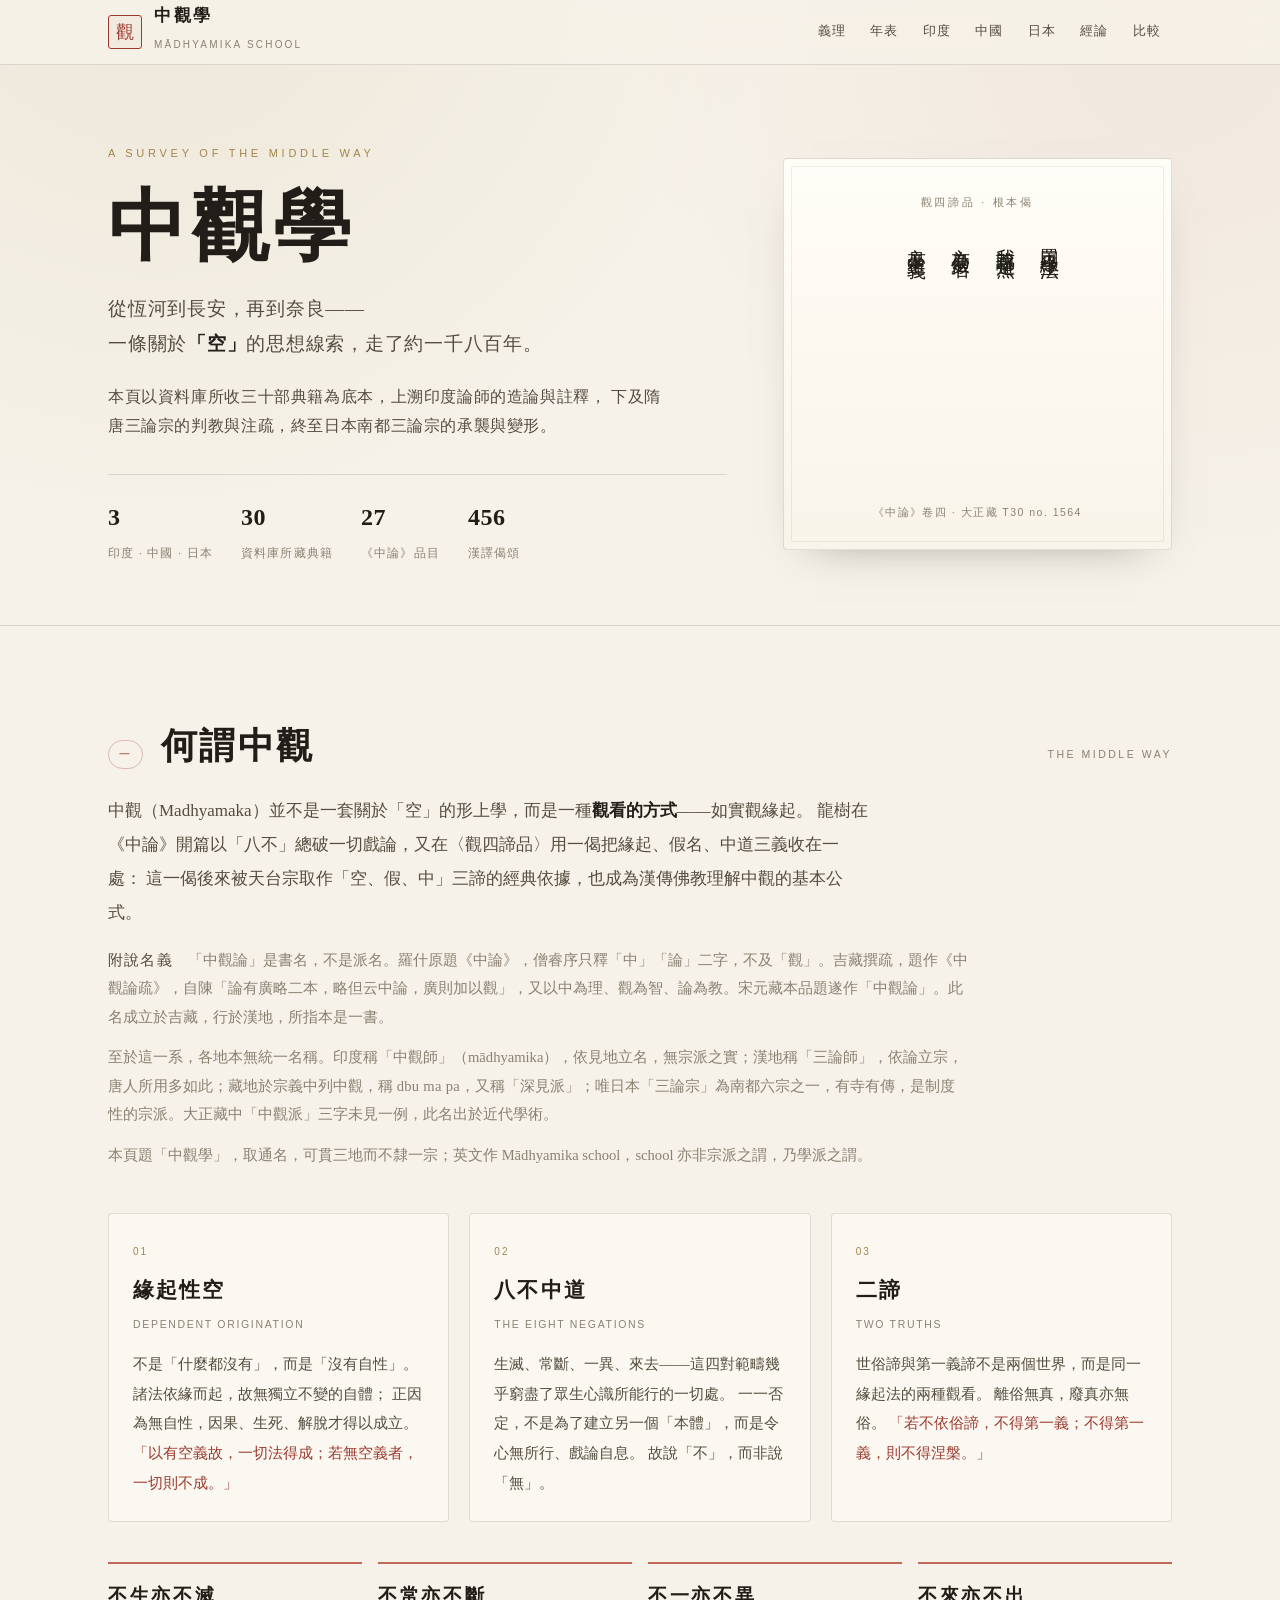
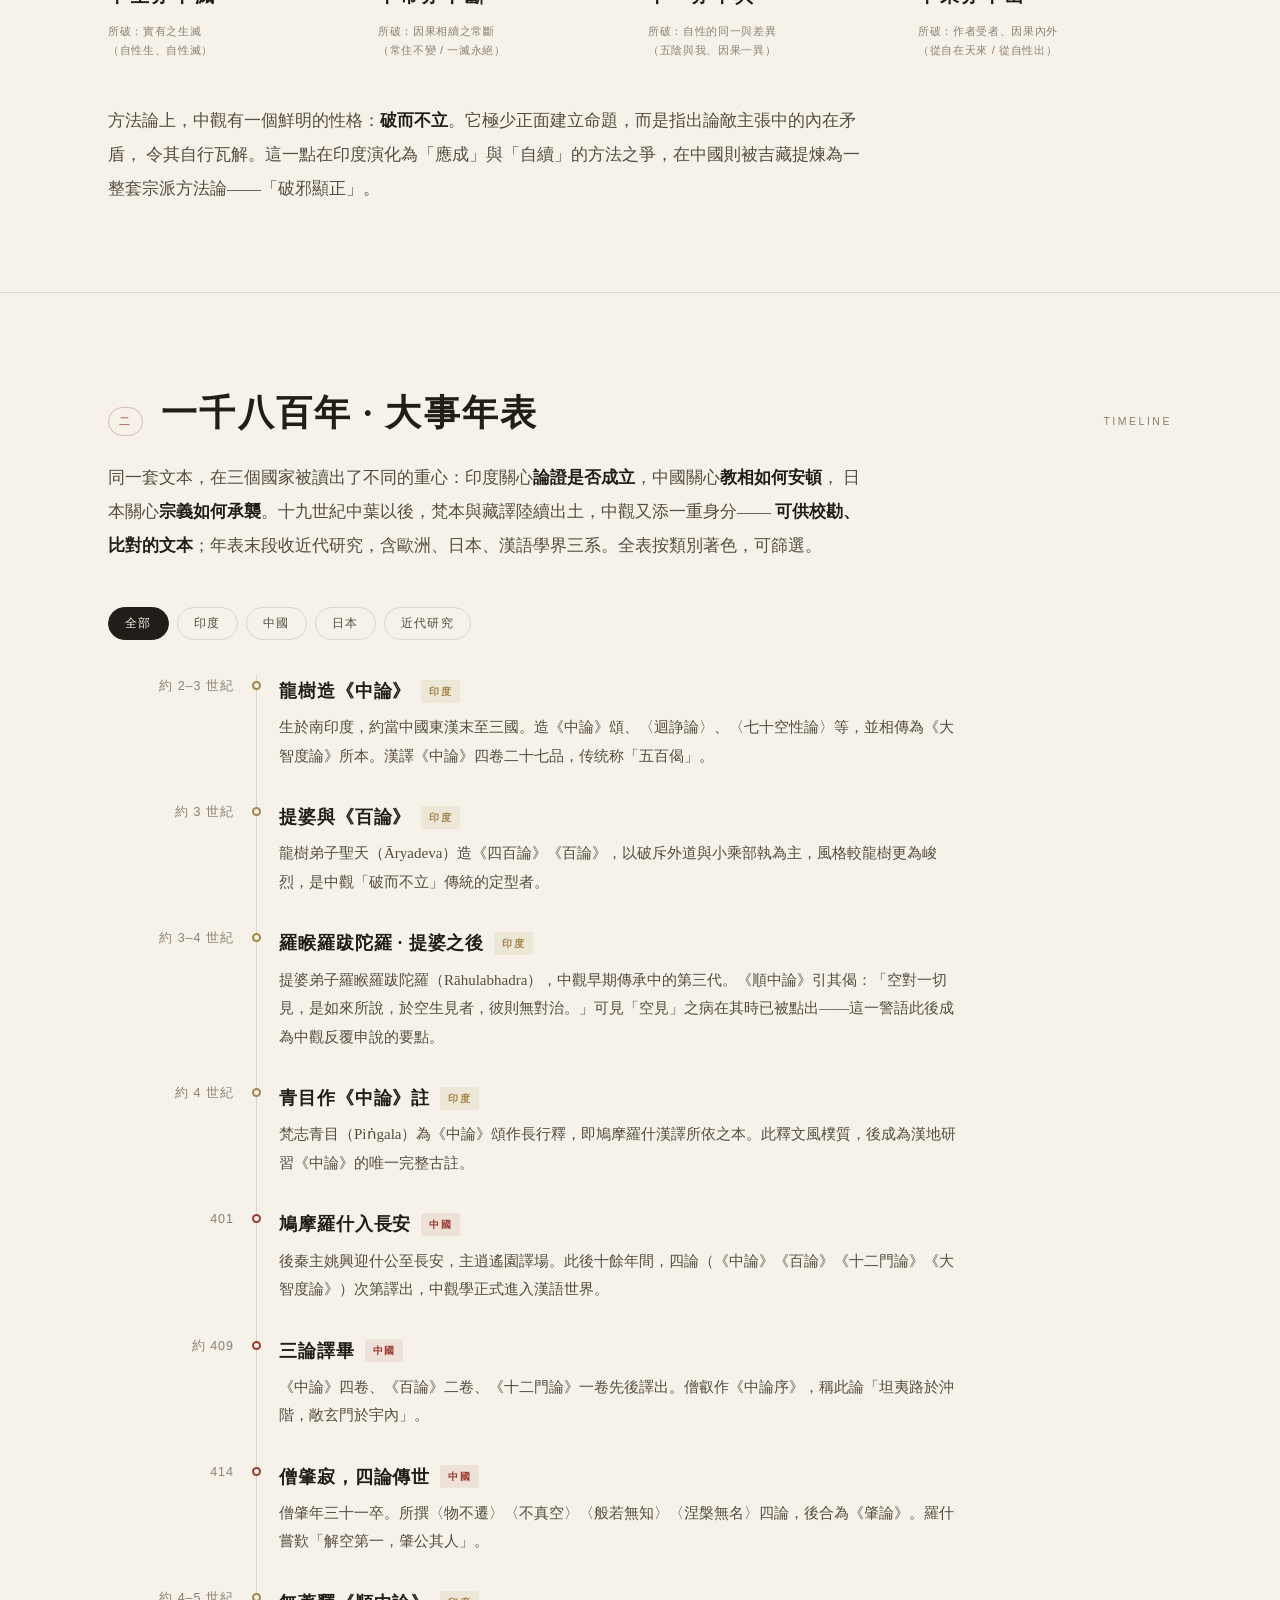
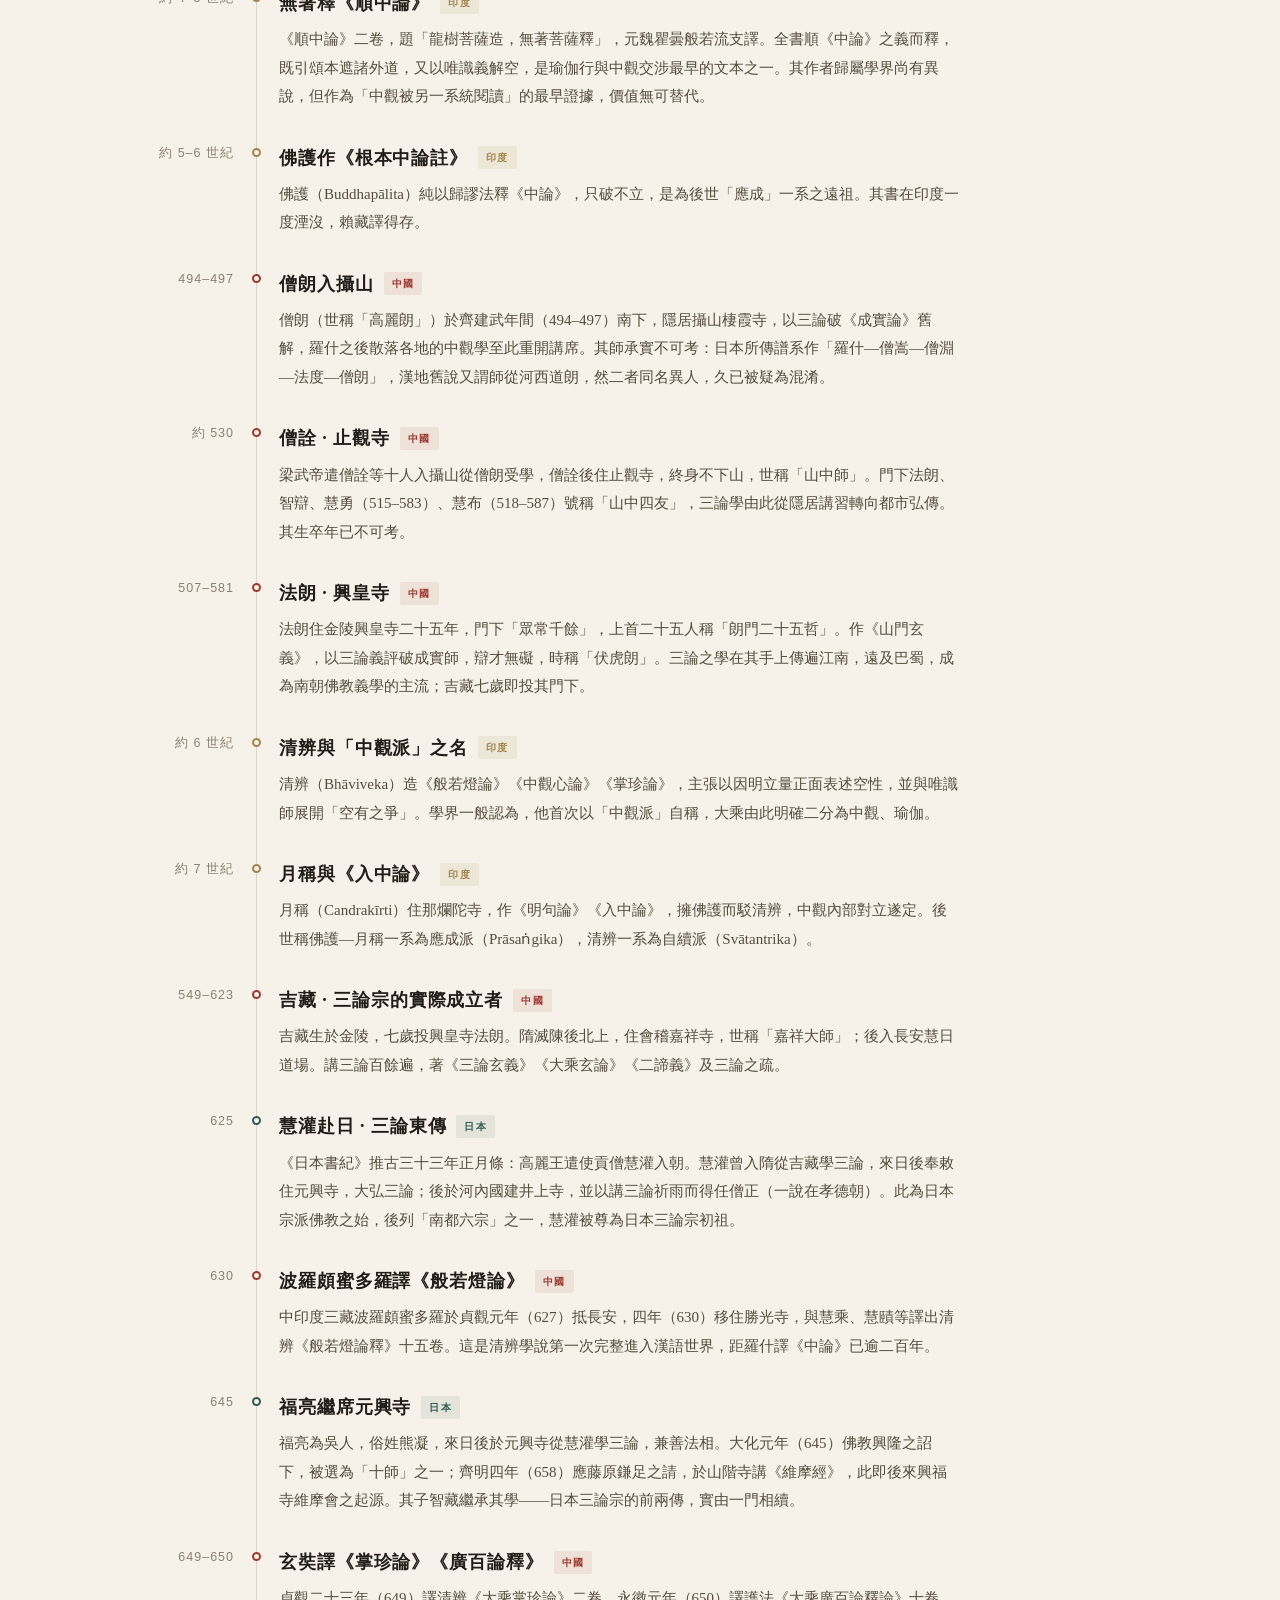
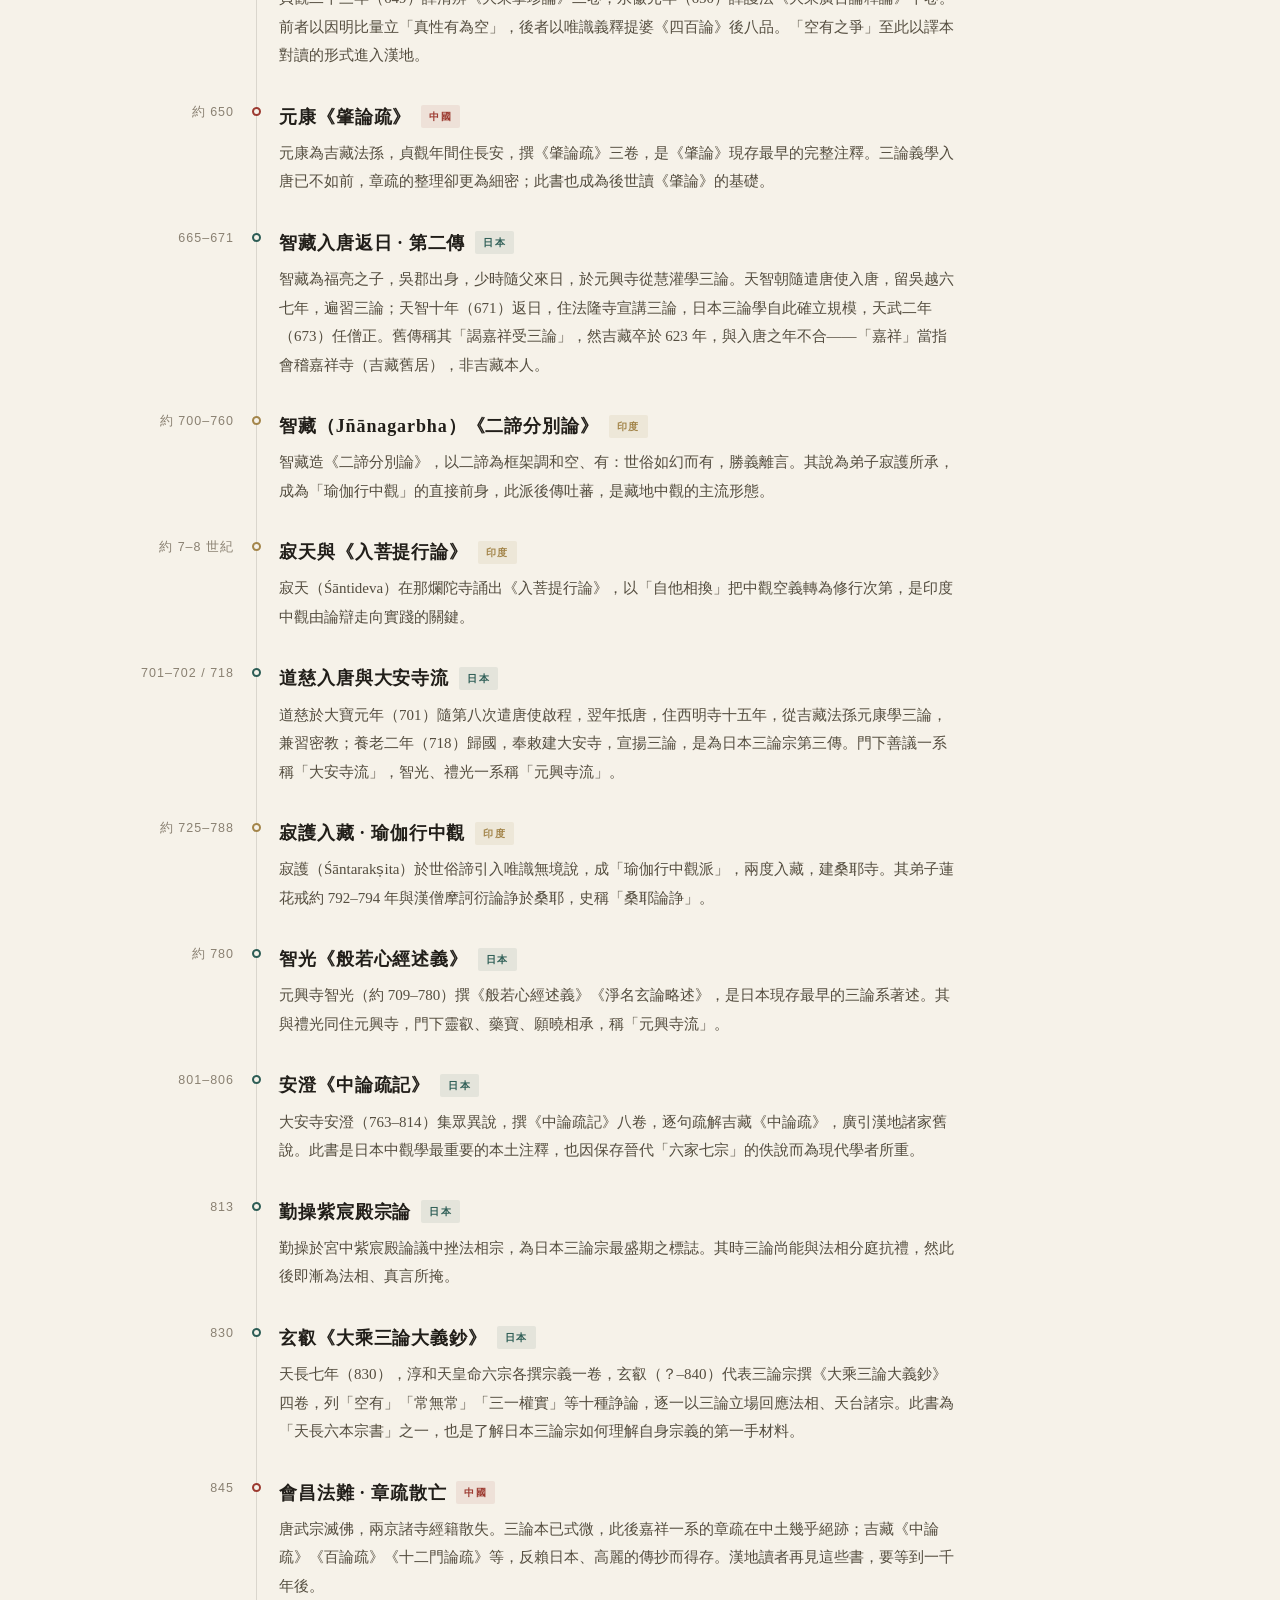
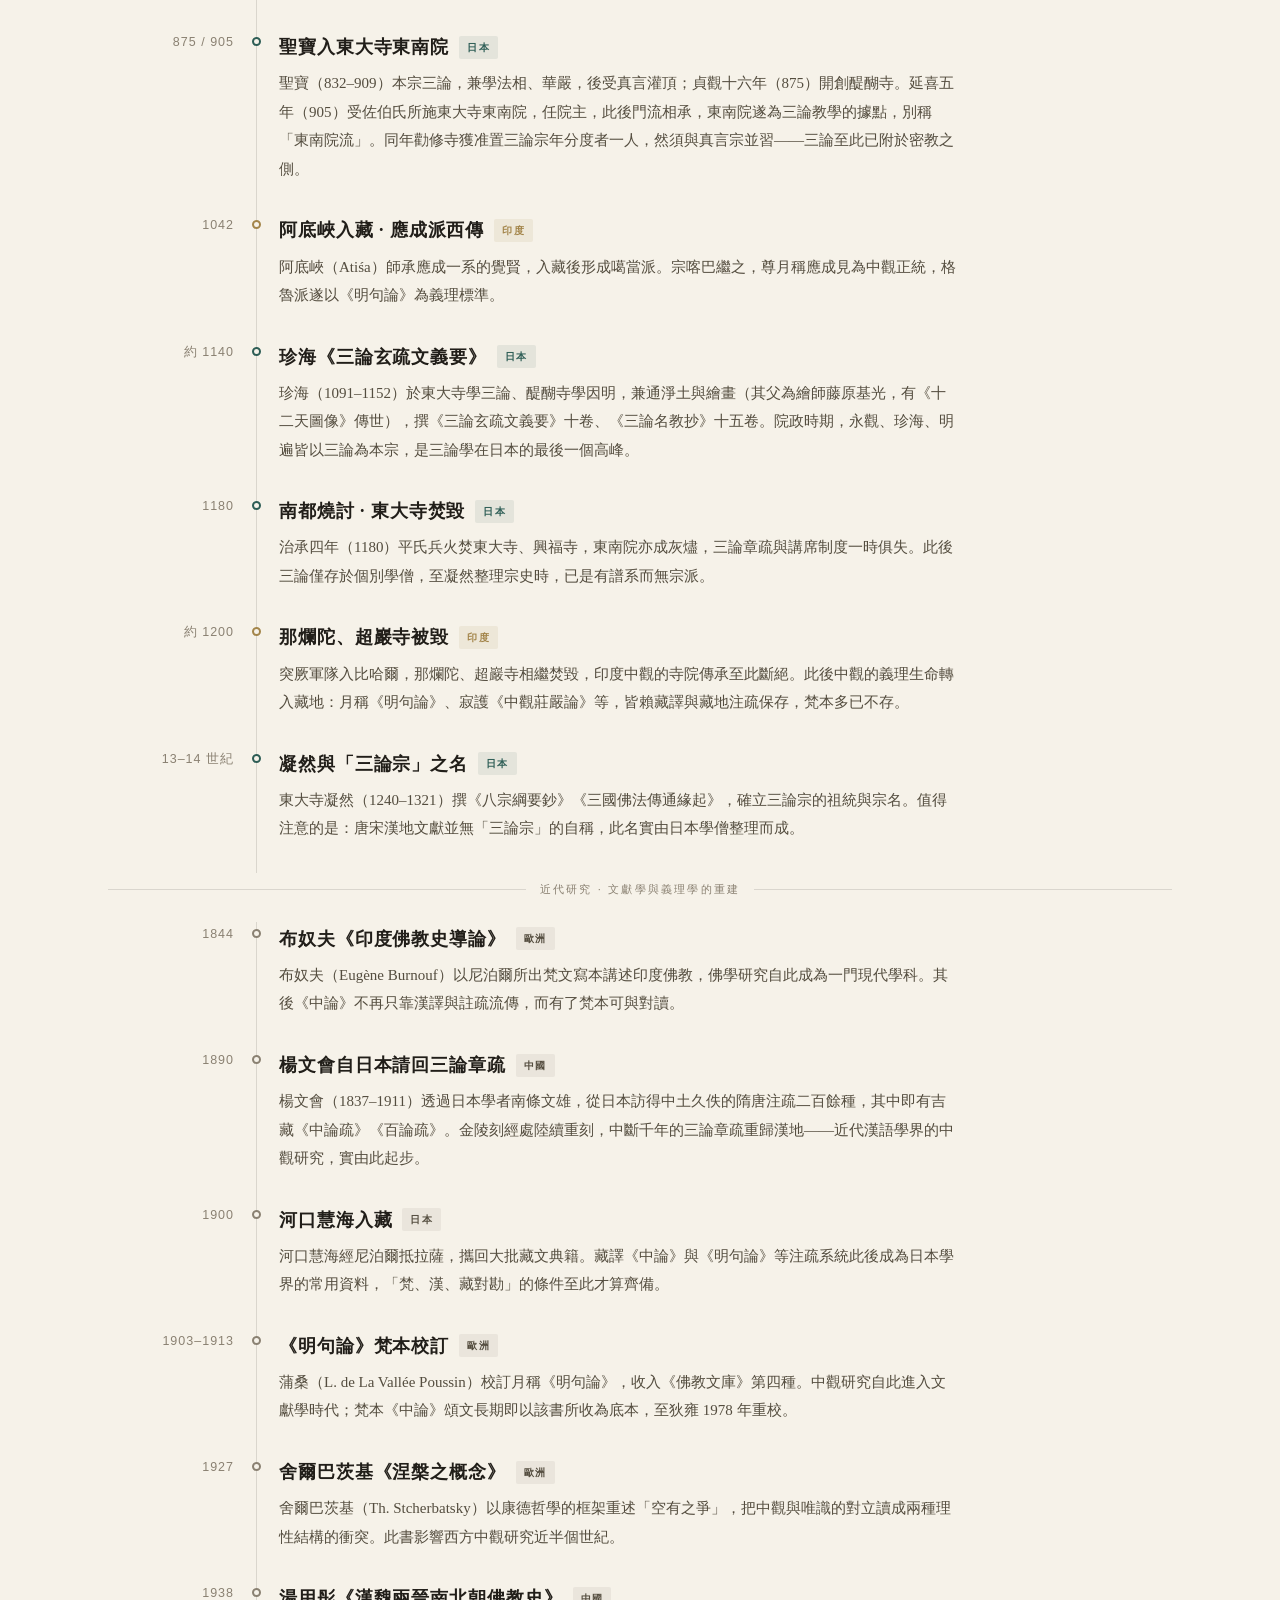
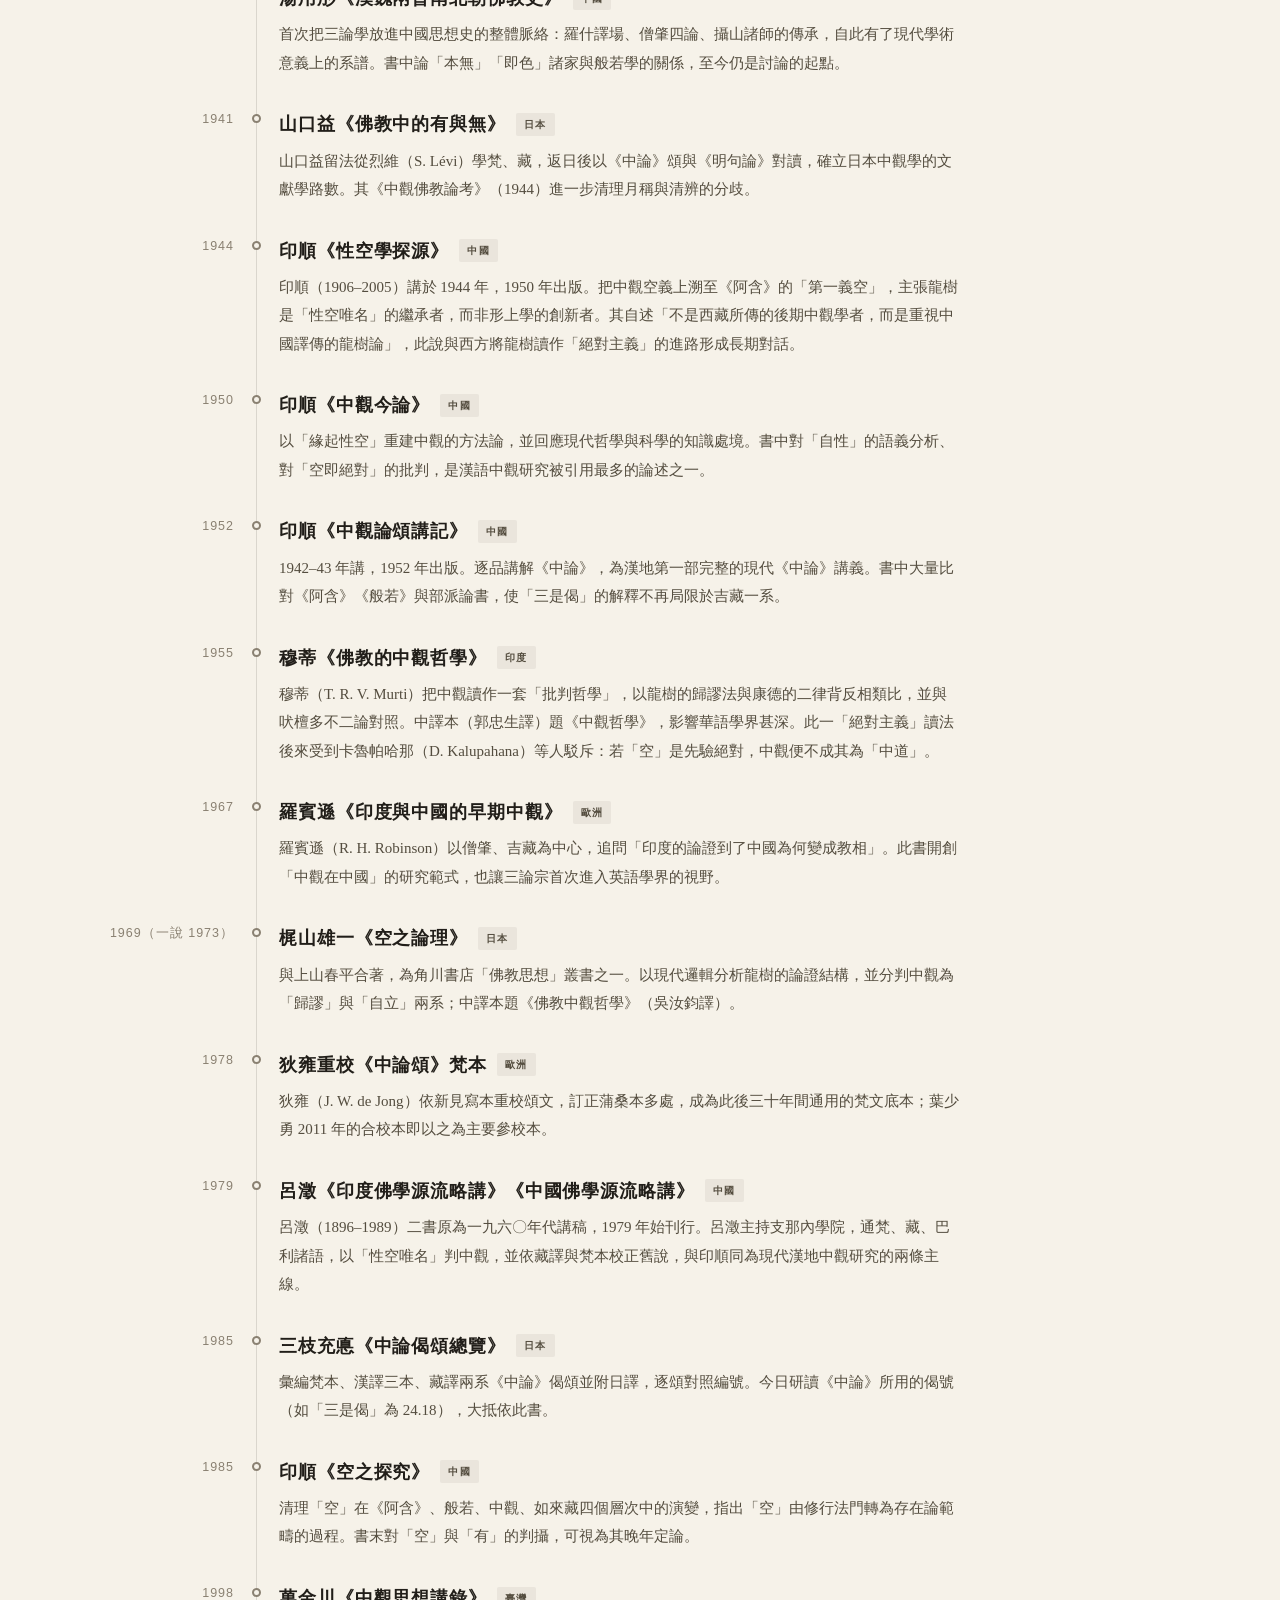
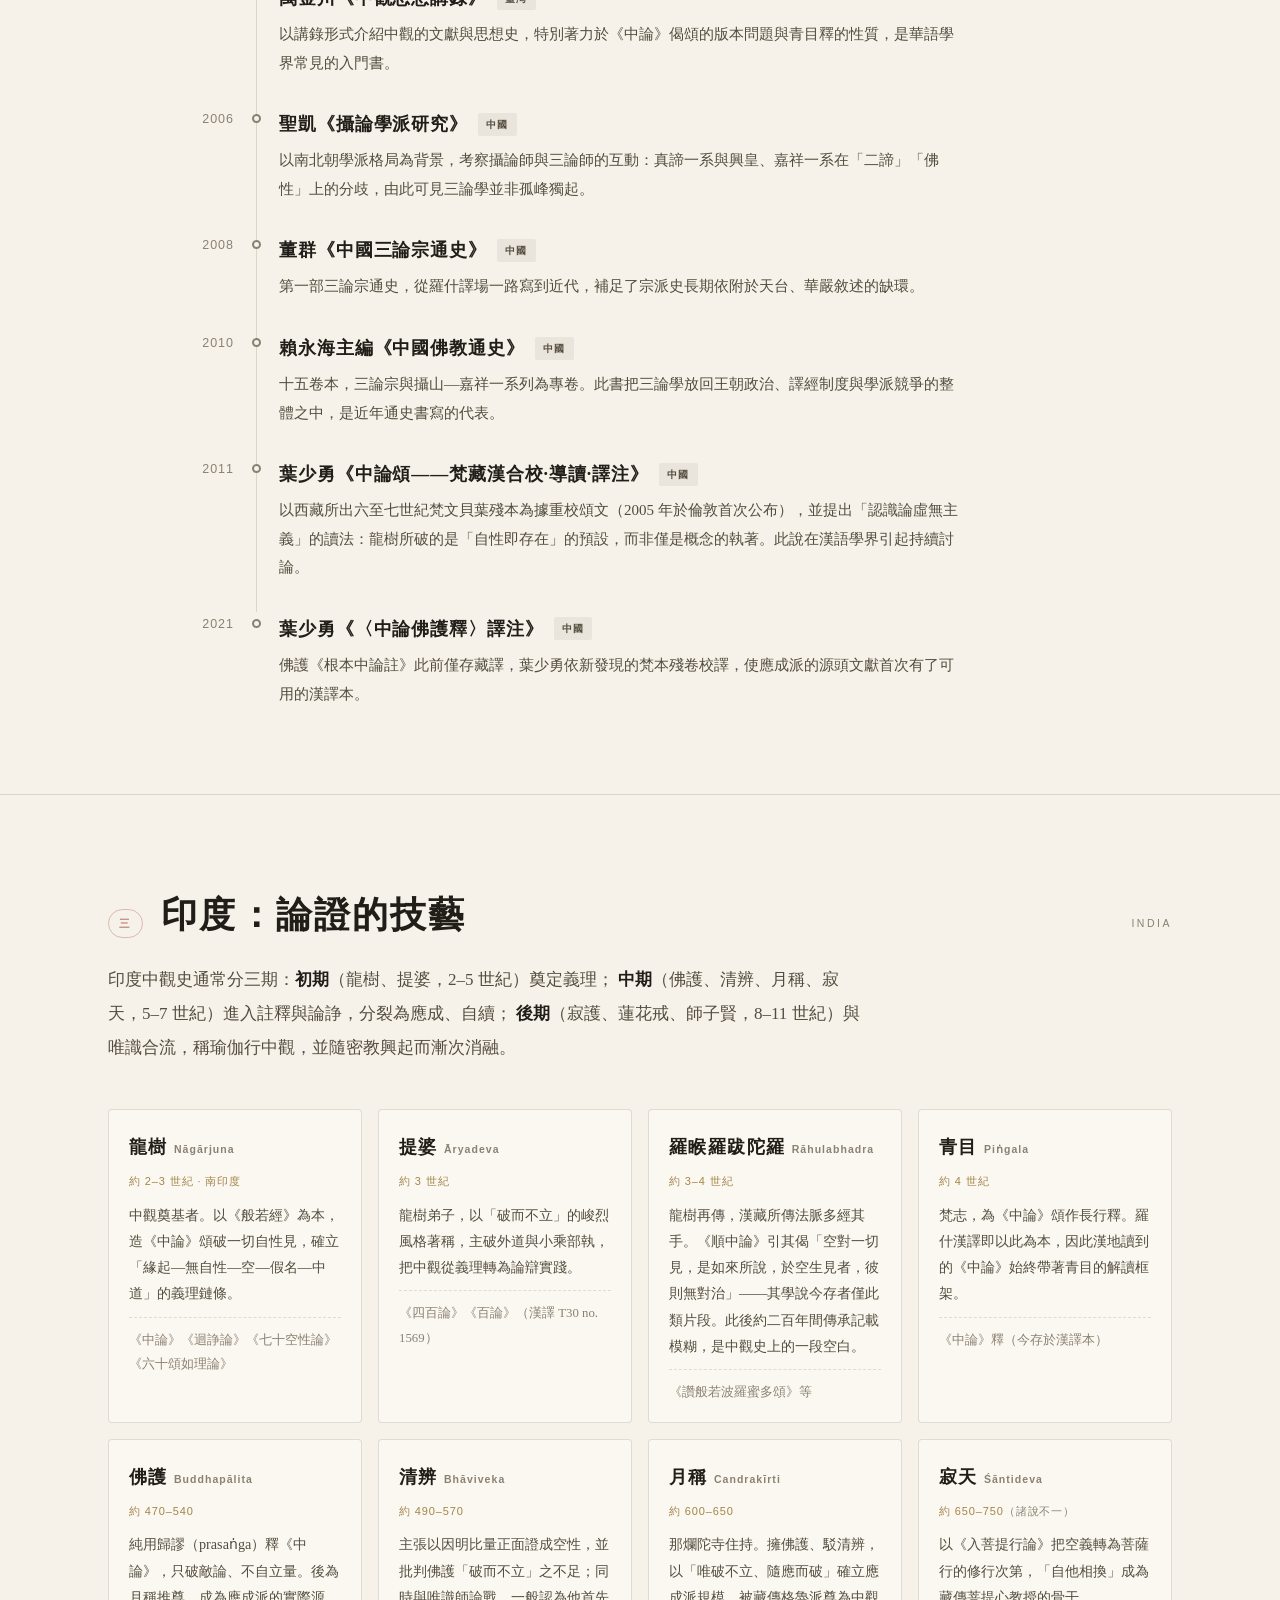
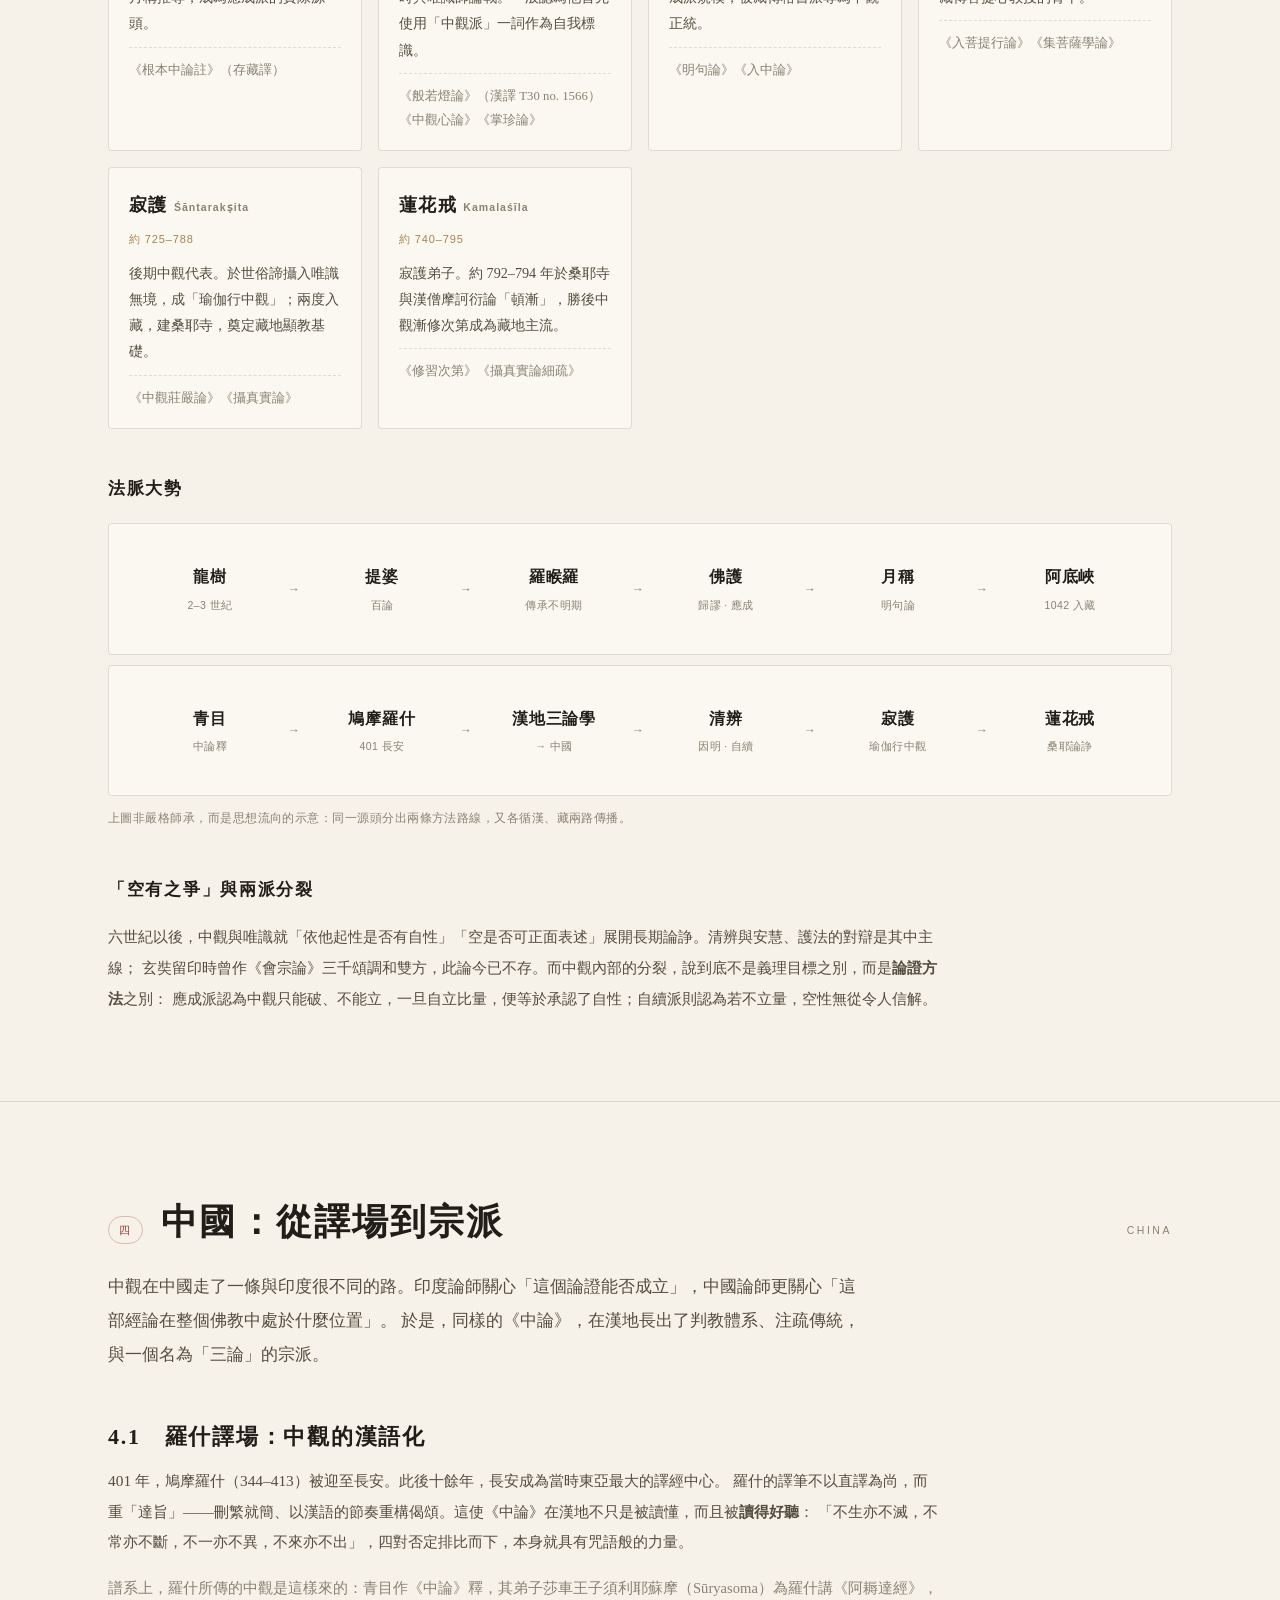
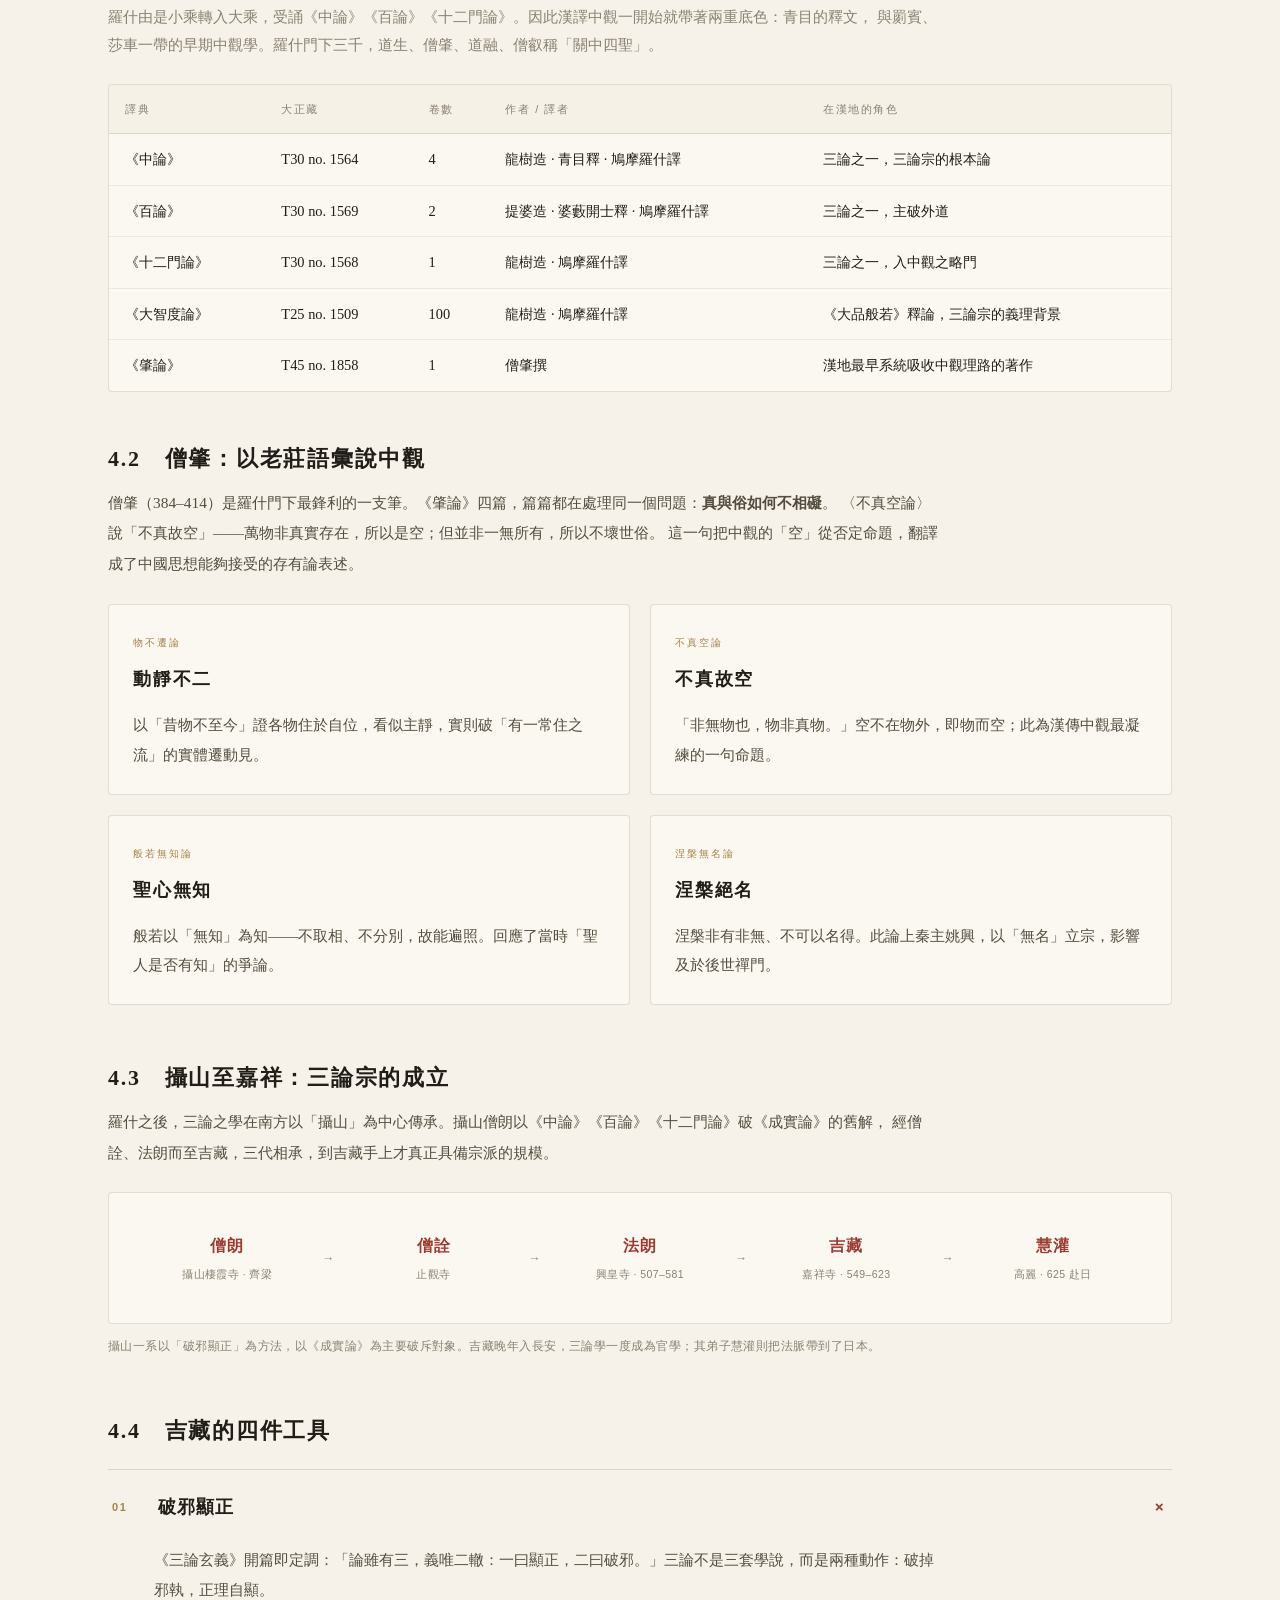
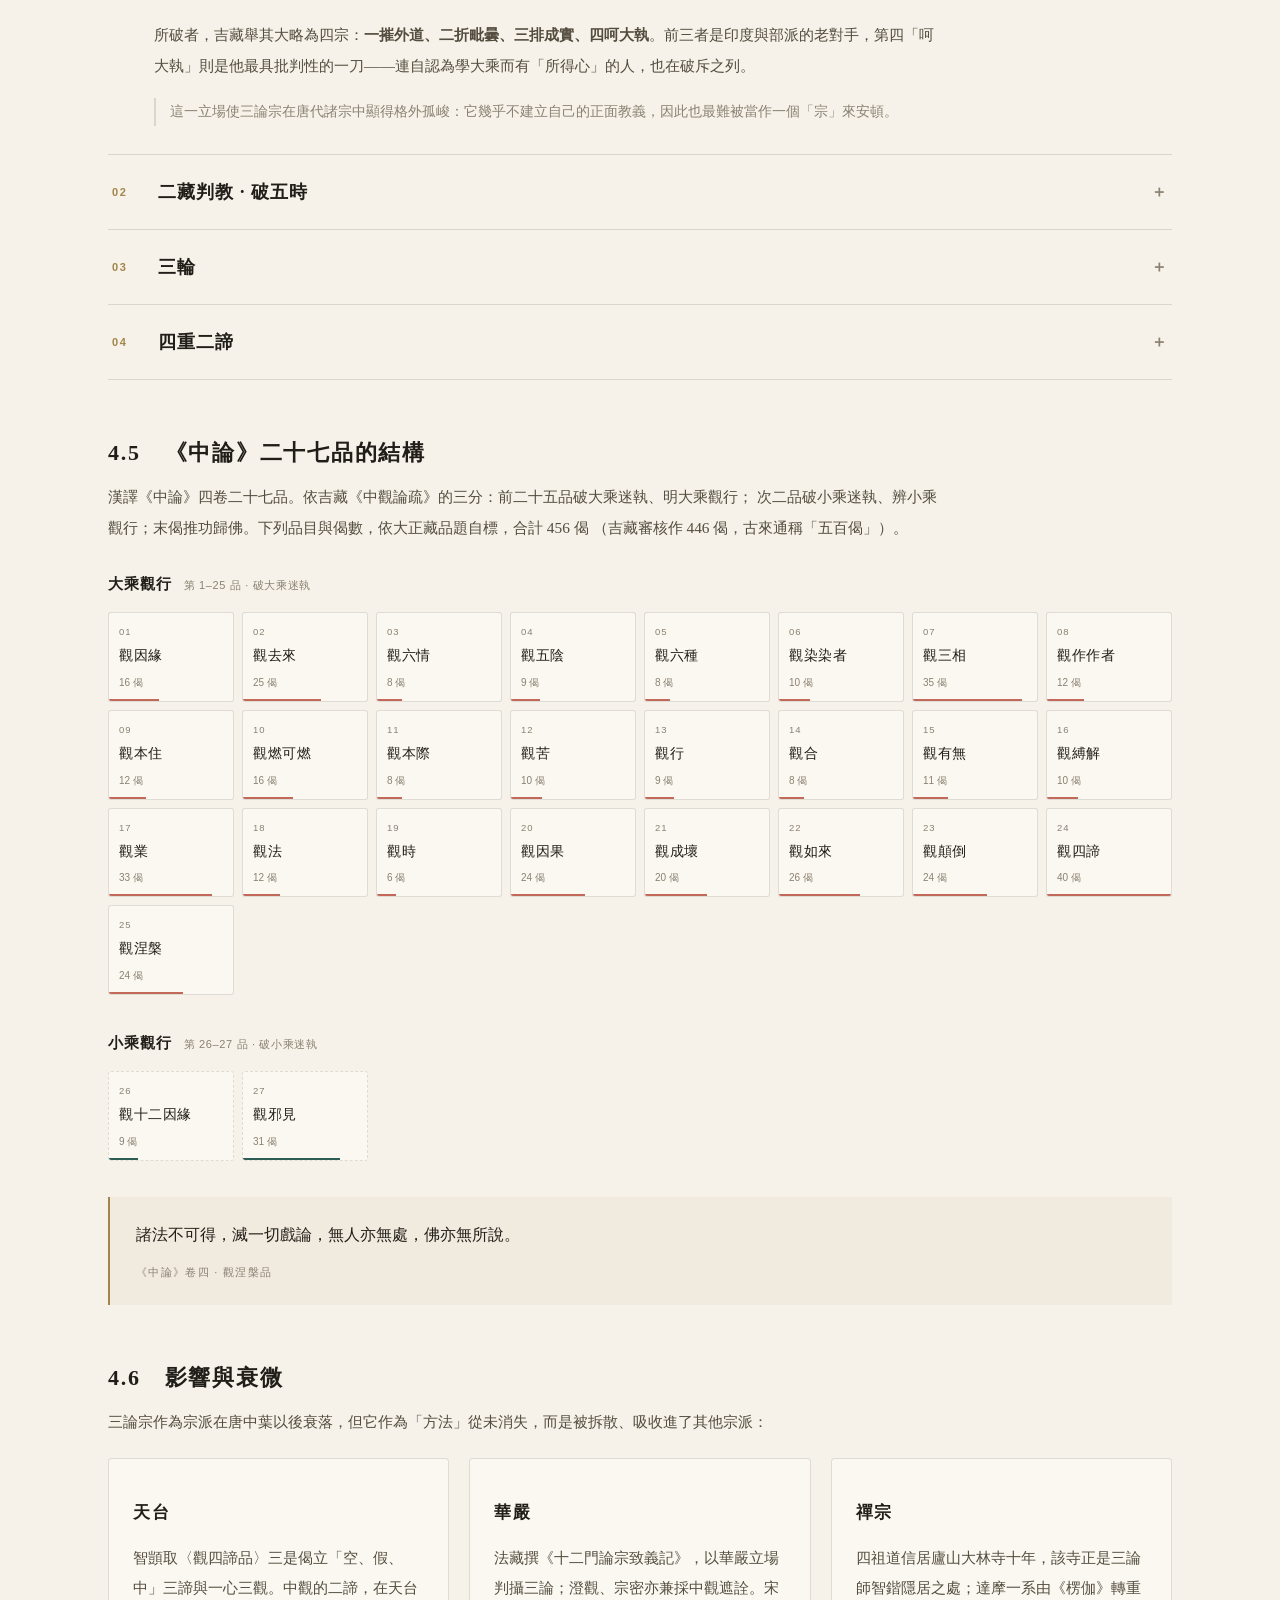
==== commit 81e5bac6: "refactor: 站名由「中观论」改为「中观学」，重写名義考 - 标题、首屏大字、导航品牌、页脚、meta 均改「中观学」，英文作 Mādhyamika school - 附说名義改为三段：一辨「中" ====
--- a/index.html
+++ b/index.html
@@ -3,8 +3,8 @@
 <head>
 <meta charset="utf-8">
 <meta name="viewport" content="width=device-width, initial-scale=1">
-<title>中觀論 · 印度、中國、日本的中觀學總覽</title>
-<meta name="description" content="以資料庫「中觀論」三十部典籍為底本，梳理中觀學在印度、中國、日本的發展、經論與人物。">
+<title>中觀學 · 印度、中國、日本的中觀傳統</title>
+<meta name="description" content="以資料庫三十部典籍為底本，梳理中觀學（Mādhyamika school）在印度、中國、日本的發展、經論與人物。">
 <style>
 :root{
   --paper:#f6f2e9;
@@ -317,7 +317,7 @@
   <div class="wrap top-in">
     <a class="brand" href="#top">
       <span class="seal">觀</span>
-      <span><b>中觀論</b><em>Mādhyamaka</em></span>
+      <span><b>中觀學</b><em>Mādhyamika school</em></span>
     </a>
     <nav class="menu">
       <a href="#what">義理</a>
@@ -338,13 +338,13 @@
   <div class="wrap hero-grid">
     <div>
       <p class="kicker">A Survey of the Middle Way</p>
-      <h1 class="big"><span class="char">中</span><span class="char">觀</span><span class="char">論</span></h1>
+      <h1 class="big"><span class="char">中</span><span class="char">觀</span><span class="char">學</span></h1>
       <p class="sub">
         從恆河到長安，再到奈良——<br>
         一條關於<b>「空」</b>的思想線索，走了約一千八百年。
       </p>
       <p class="sub" style="font-size:15.5px;color:var(--ink-2);max-width:560px">
-        本頁以資料庫「中觀論」文件夾所收三十部典籍為底本，上溯印度論師的造論與註釋，
+        本頁以資料庫所收三十部典籍為底本，上溯印度論師的造論與註釋，
         下及隋唐三論宗的判教與注疏，終至日本南都三論宗的承襲與變形。
       </p>
       <div class="hero-meta">
@@ -383,12 +383,17 @@
       這一偈後來被天台宗取作「空、假、中」三諦的經典依據，也成為漢傳佛教理解中觀的基本公式。
     </p>
 
-    <p class="rv" style="font-size:14.6px;color:var(--ink-3);line-height:1.95;max-width:840px;margin:-28px 0 40px">
-      附說名義：「中觀」是漢語，不是梵語的直譯。梵語 madhyamaka 本義只是「中」；
-      漢地稱「中觀」，始於吉藏——他把羅什所譯《中論》喚作《中觀論》，並撰《中觀論疏》，「中觀」一詞自此成立。
-      大正藏中其實並無「中觀派」三字，今日所說的「中觀派」，是近代學者對梵語 Mādhyamika 的意譯；
-      日本學者斎藤明即認為，若求嚴格對應，madhyamaka 更貼切的譯語是「中道」。
-    </p>
+    <div class="rv" style="font-size:14.6px;color:var(--ink-3);line-height:1.95;max-width:860px;margin:-28px 0 44px">
+      <p style="margin:0 0 12px">
+        <span style="color:var(--ink-2);letter-spacing:.08em">附說名義</span>　「中觀論」是書名，不是派名。羅什原題《中論》，僧睿序只釋「中」「論」二字，不及「觀」。吉藏撰疏，題作《中觀論疏》，自陳「論有廣略二本，略但云中論，廣則加以觀」，又以中為理、觀為智、論為教。宋元藏本品題遂作「中觀論」。此名成立於吉藏，行於漢地，所指本是一書。
+      </p>
+      <p style="margin:0 0 12px">
+        至於這一系，各地本無統一名稱。印度稱「中觀師」（mādhyamika），依見地立名，無宗派之實；漢地稱「三論師」，依論立宗，唐人所用多如此；藏地於宗義中列中觀，稱 <i style="font-style:normal;letter-spacing:.02em">dbu ma pa</i>，又稱「深見派」；唯日本「三論宗」為南都六宗之一，有寺有傳，是制度性的宗派。大正藏中「中觀派」三字未見一例，此名出於近代學術。
+      </p>
+      <p style="margin:0">
+        本頁題「中觀學」，取通名，可貫三地而不隸一宗；英文作 Mādhyamika school，school 亦非宗派之謂，乃學派之謂。
+      </p>
+    </div>
 
     <div class="cards-3">
       <div class="cc rv">
@@ -1242,7 +1247,7 @@
           <li>《中論》偈數依漢譯品題自標合計 456 偈；吉藏審核作 446 偈，古來通稱五百偈</li>
           <li>「三論宗」宗名與祖統主要由日本學僧整理，唐宋漢地並無此自稱</li>
           <li>日本僧傳異說較多，如智藏入唐、聖寶東南院、道慈入唐年，均取較可據之一說並註明異文</li>
-          <li>「中觀」一詞係漢語，梵語 madhyamaka 本義為「中」；大正藏中無「中觀派」之名</li>
+          <li>「中觀學」為通名，不隸一宗；各地自稱不同——印度稱中觀師（mādhyamika）、漢地稱三論師、日本稱三論宗、藏地稱 dbu ma pa 或深見派，詳見第一節附說名義。資料庫文件夾沿用舊題「中觀論」，係《中論》詳名，非派名</li>
           <li>年表近代部分依著作初版年（或講說年）編次，同一年內數事並列；出版年有異說者隨文註明</li>
           <li>日本撰述五部皆為漢文著作，編入大正藏續諸宗部，向無現代點校本；其電子文本取自第三方電子本，並經 SAT 校核，異體字與個別異文仍從整理本，未盡改從 SAT</li>
           <li>《中論疏記》底本卷次自卷三之末徑跳至卷五，卷四、卷六原無卷首標題，非內容殘缺；二十七品具足，經 SAT 全文核對頁次無闕</li>
@@ -1250,7 +1255,7 @@
       </div>
     </div>
     <div class="foot-note">
-      中觀論 · 三國總覽　|　以資料庫所藏為底本編纂　|　義理表述力求貼近原典，人物與年代取通行之說，異說處已隨文註明
+      中觀學 · 三國總覽　|　以資料庫所藏為底本編纂　|　義理表述力求貼近原典，人物與年代取通行之說，異說處已隨文註明
     </div>
   </div>
 </footer>
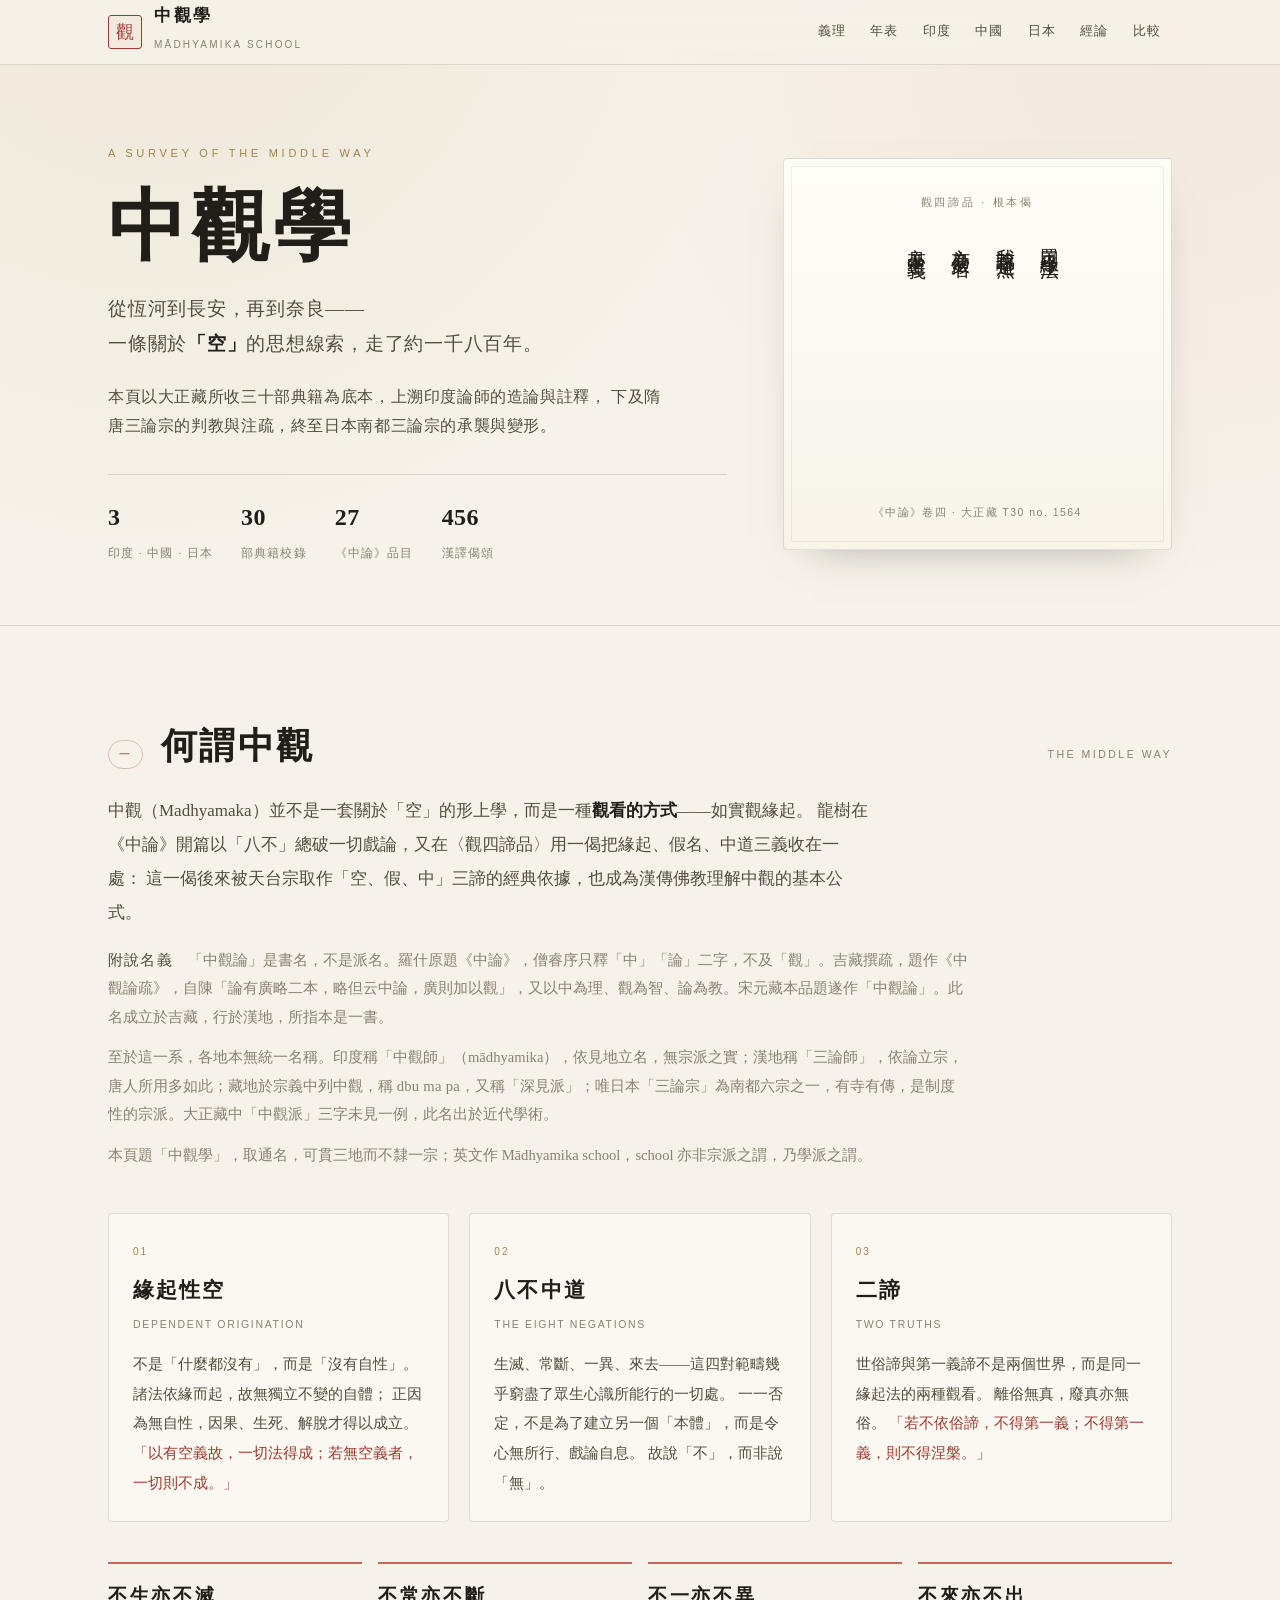
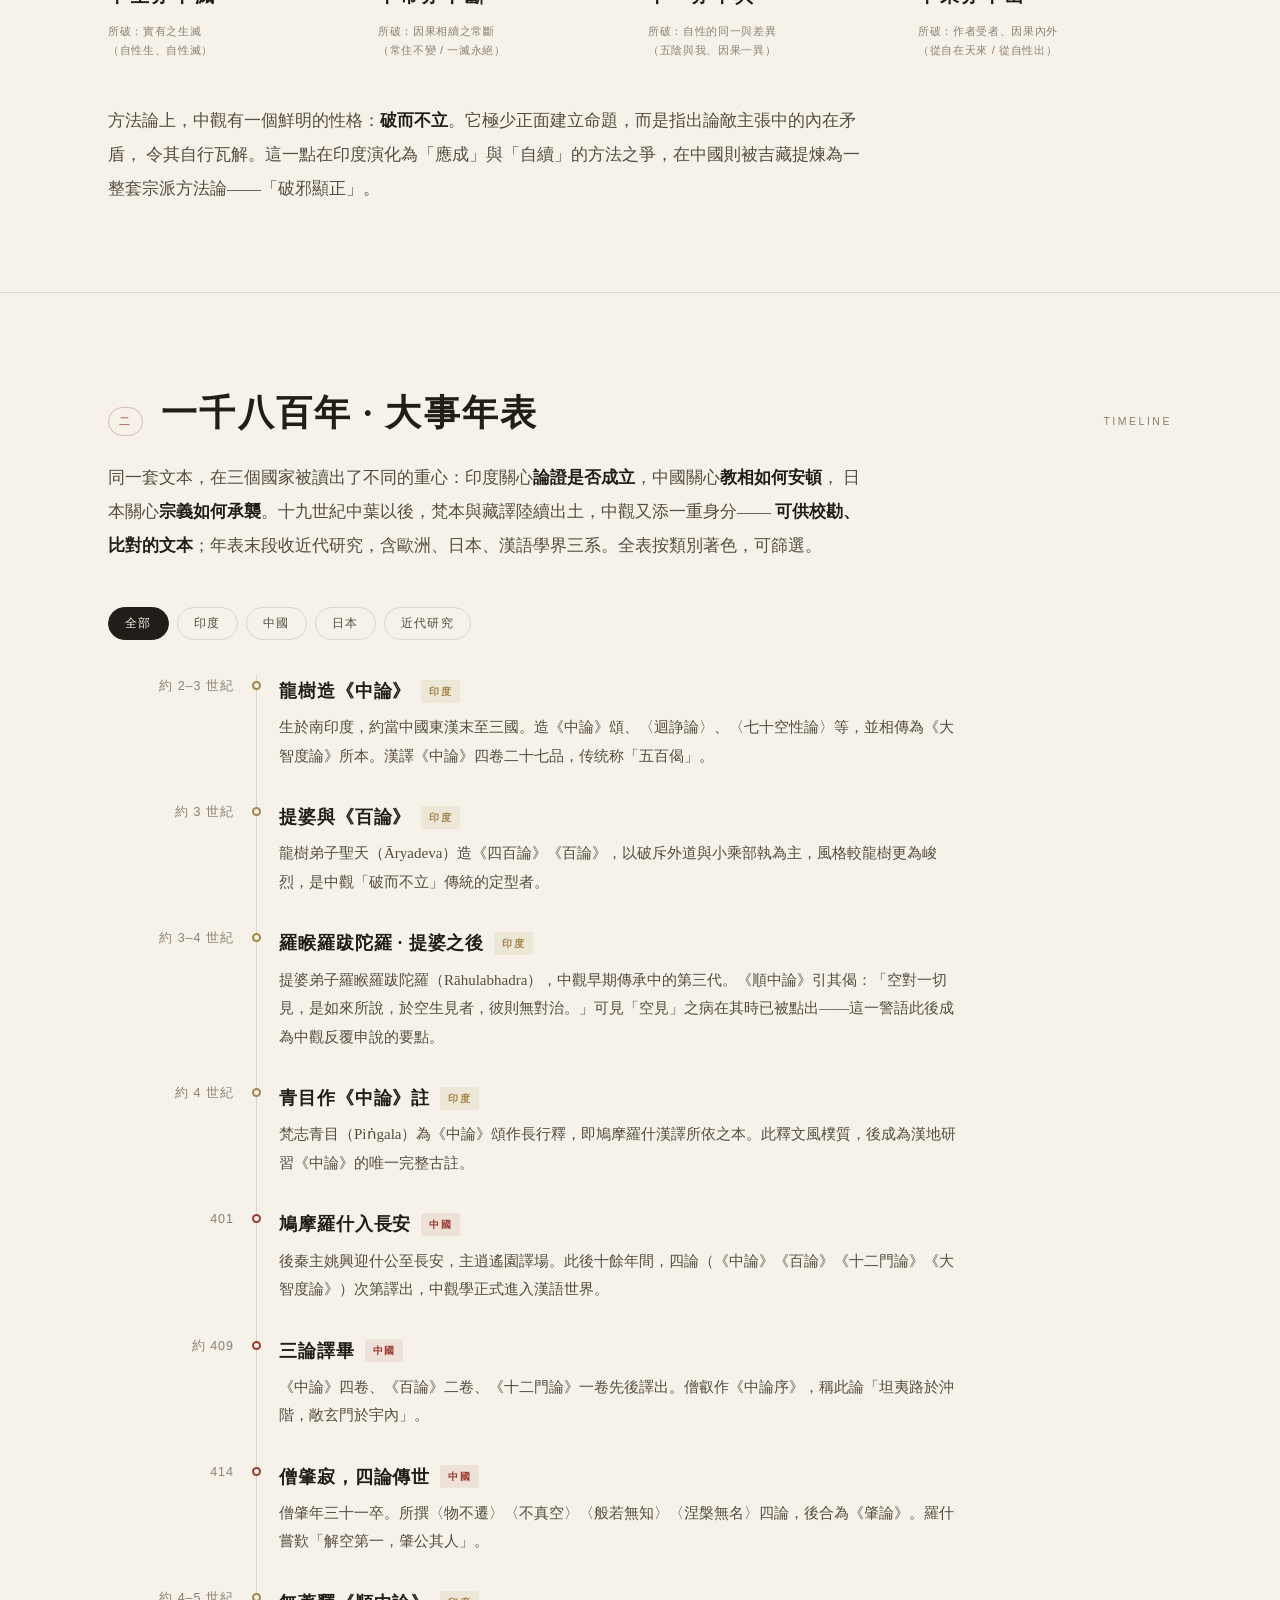
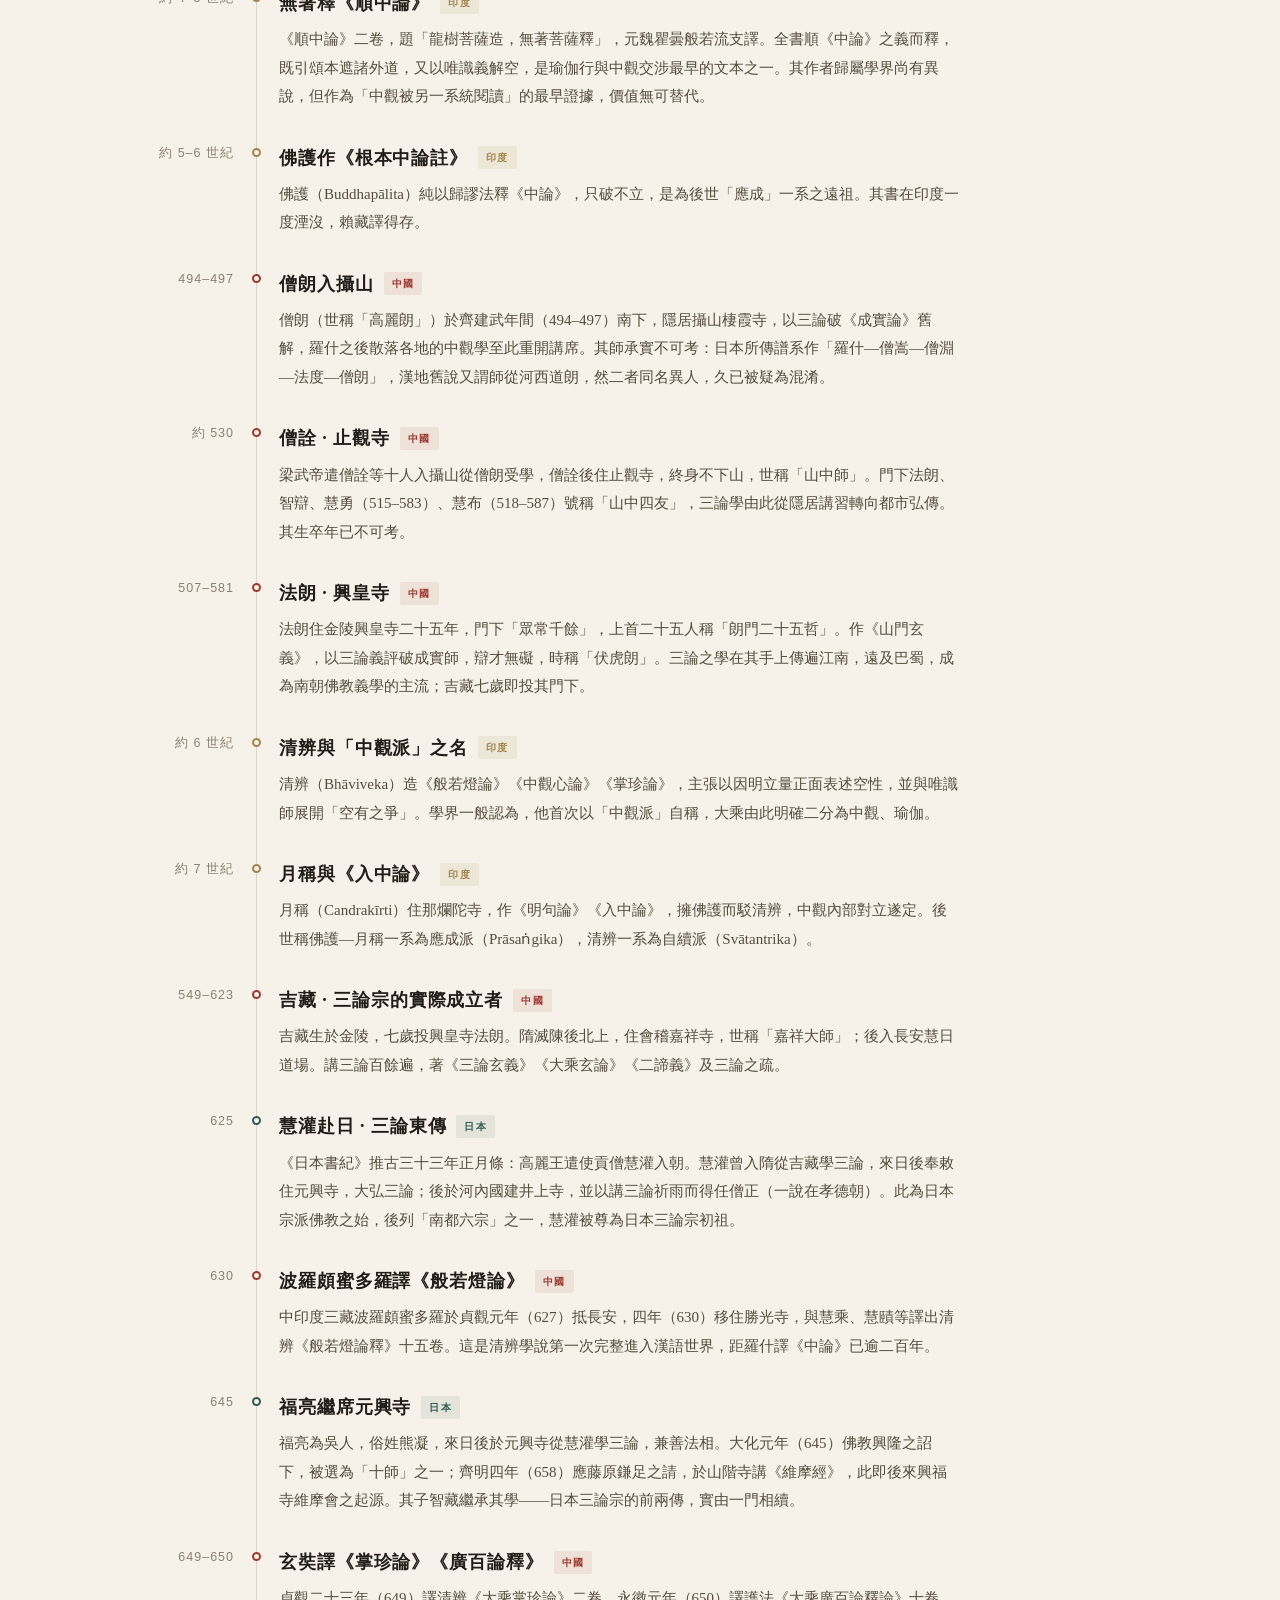
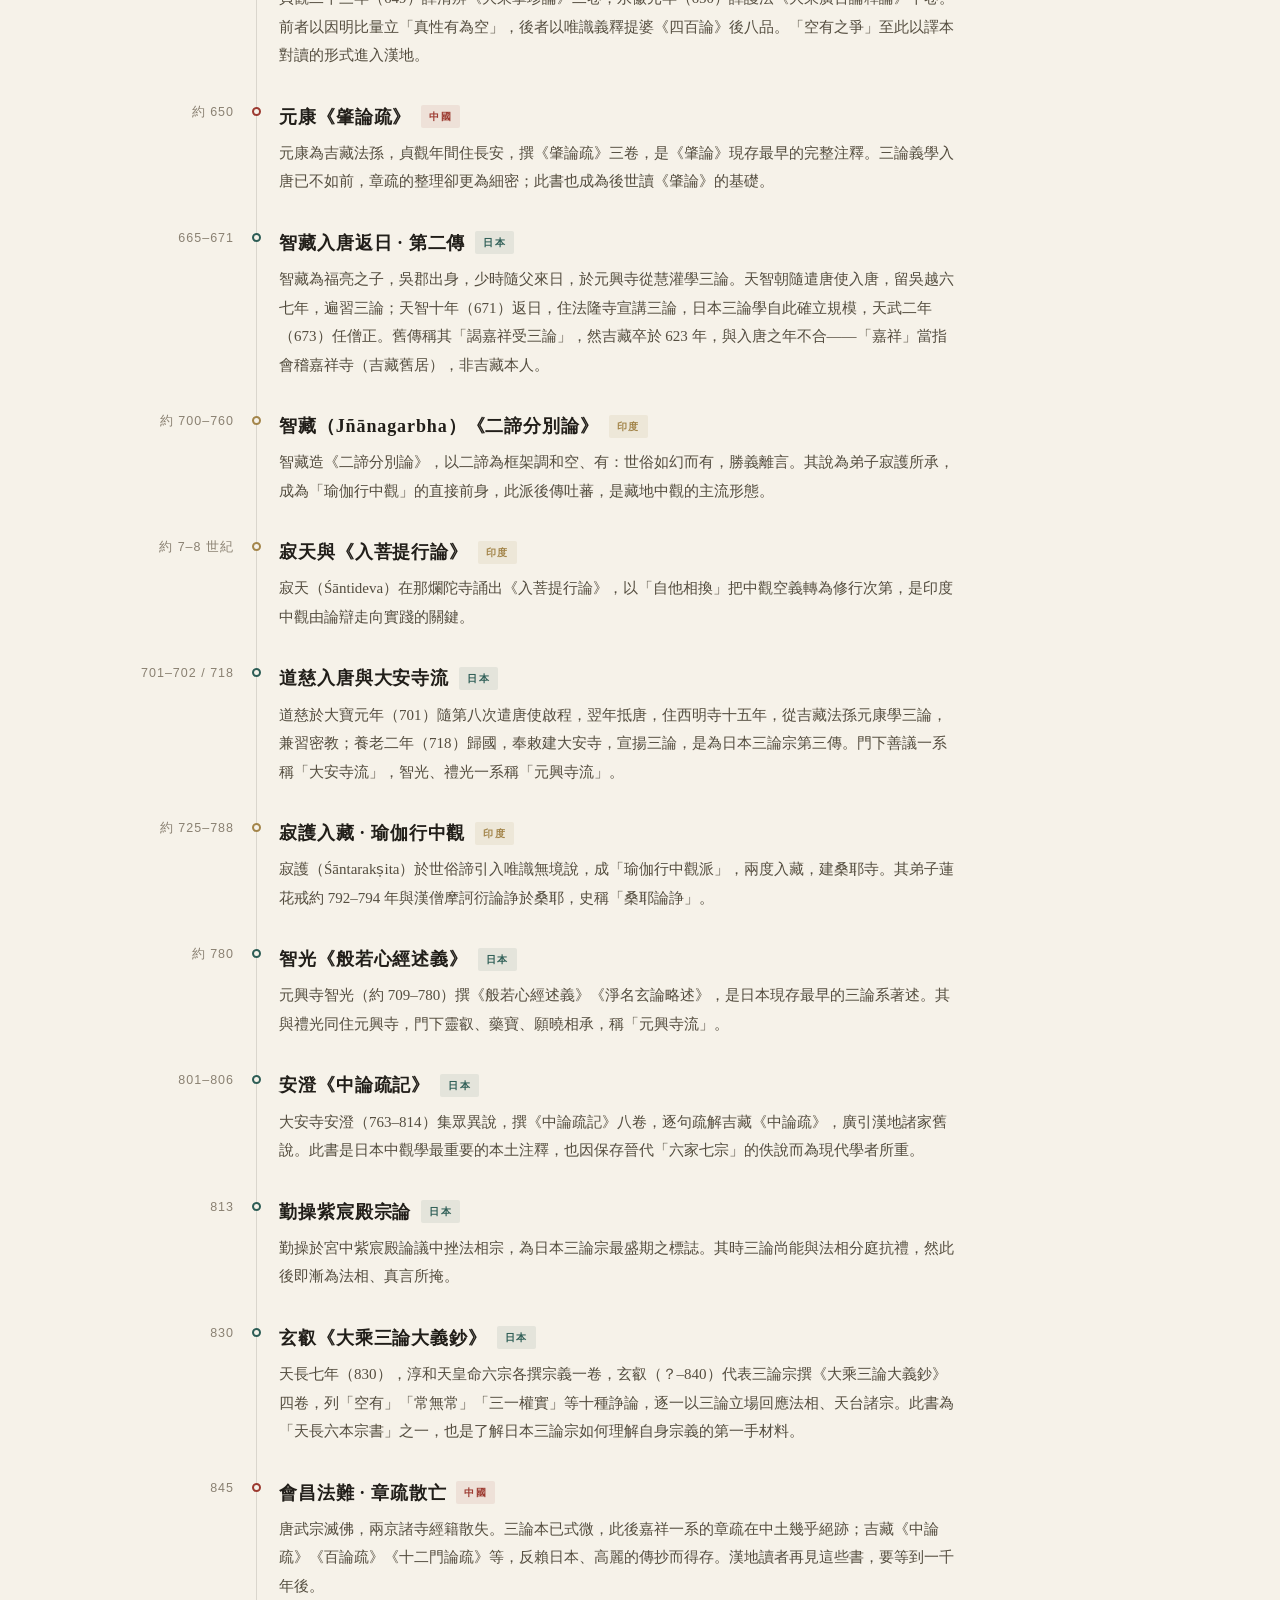
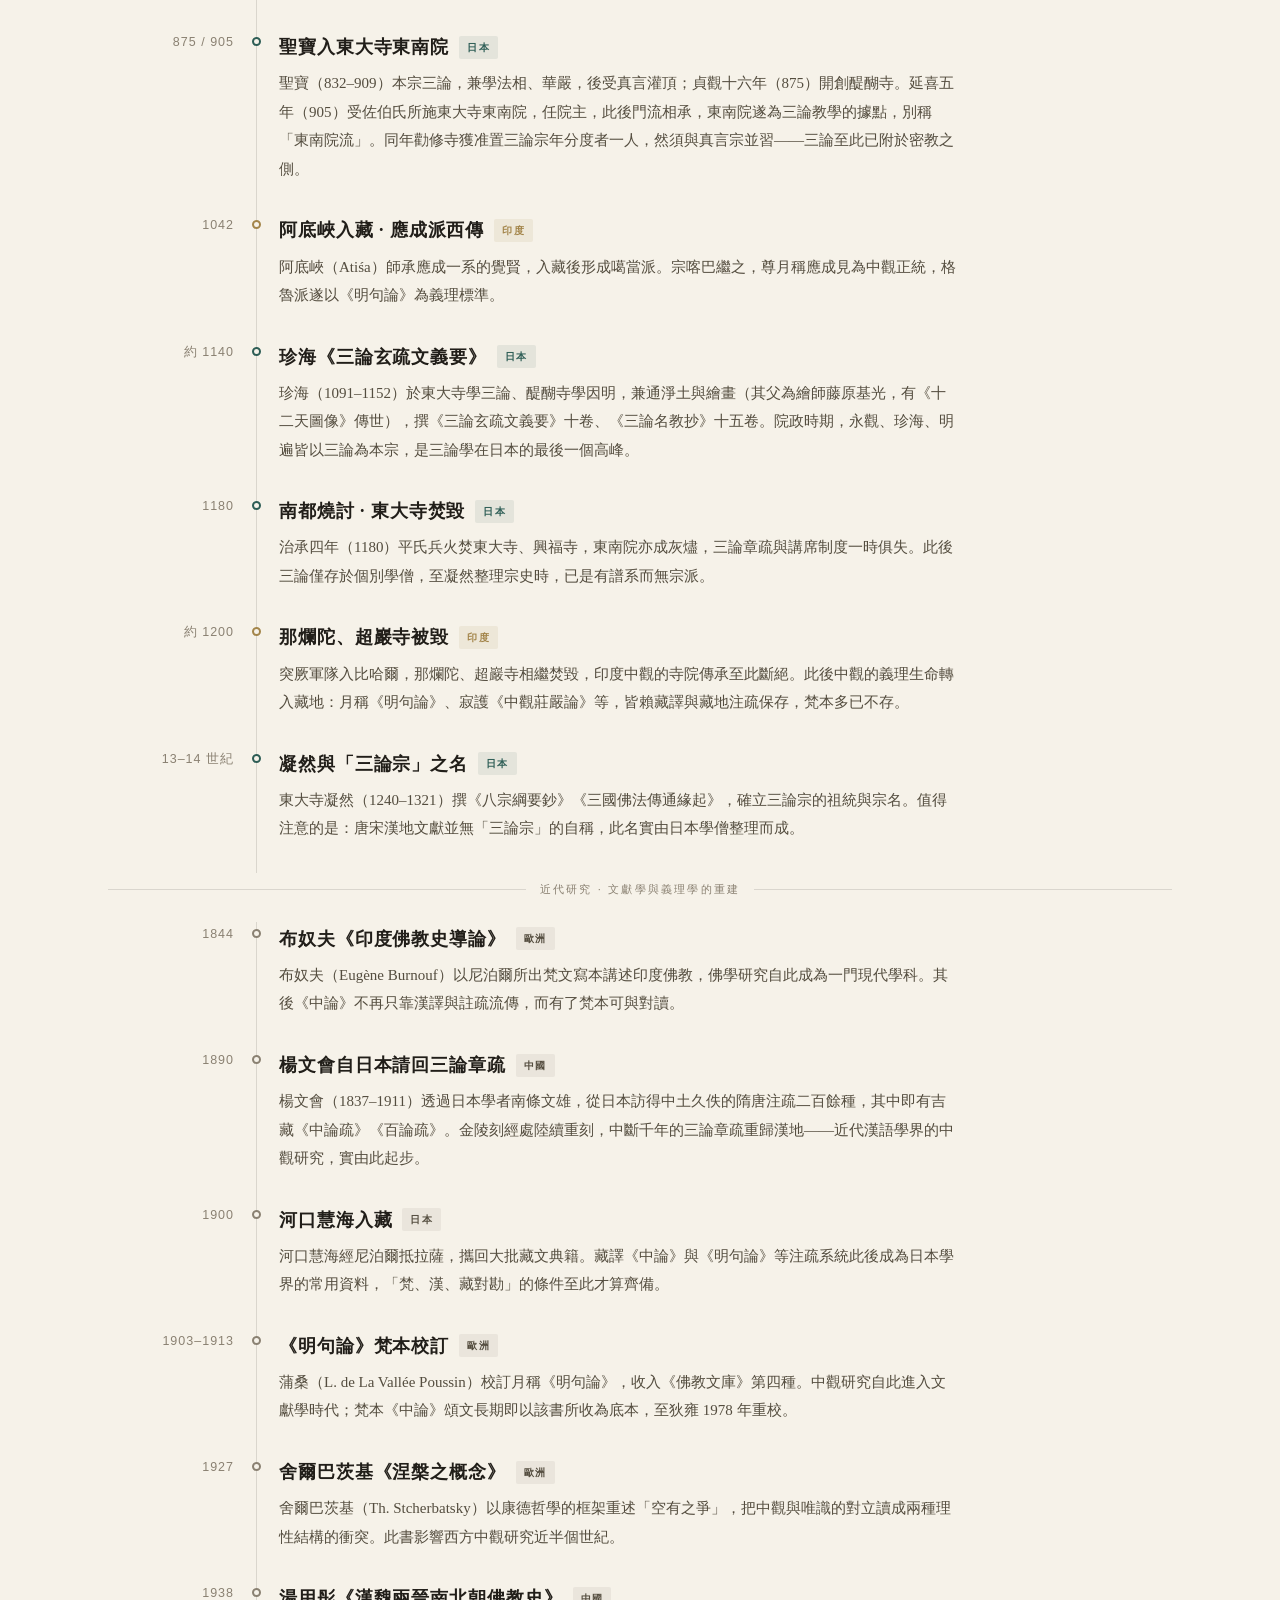
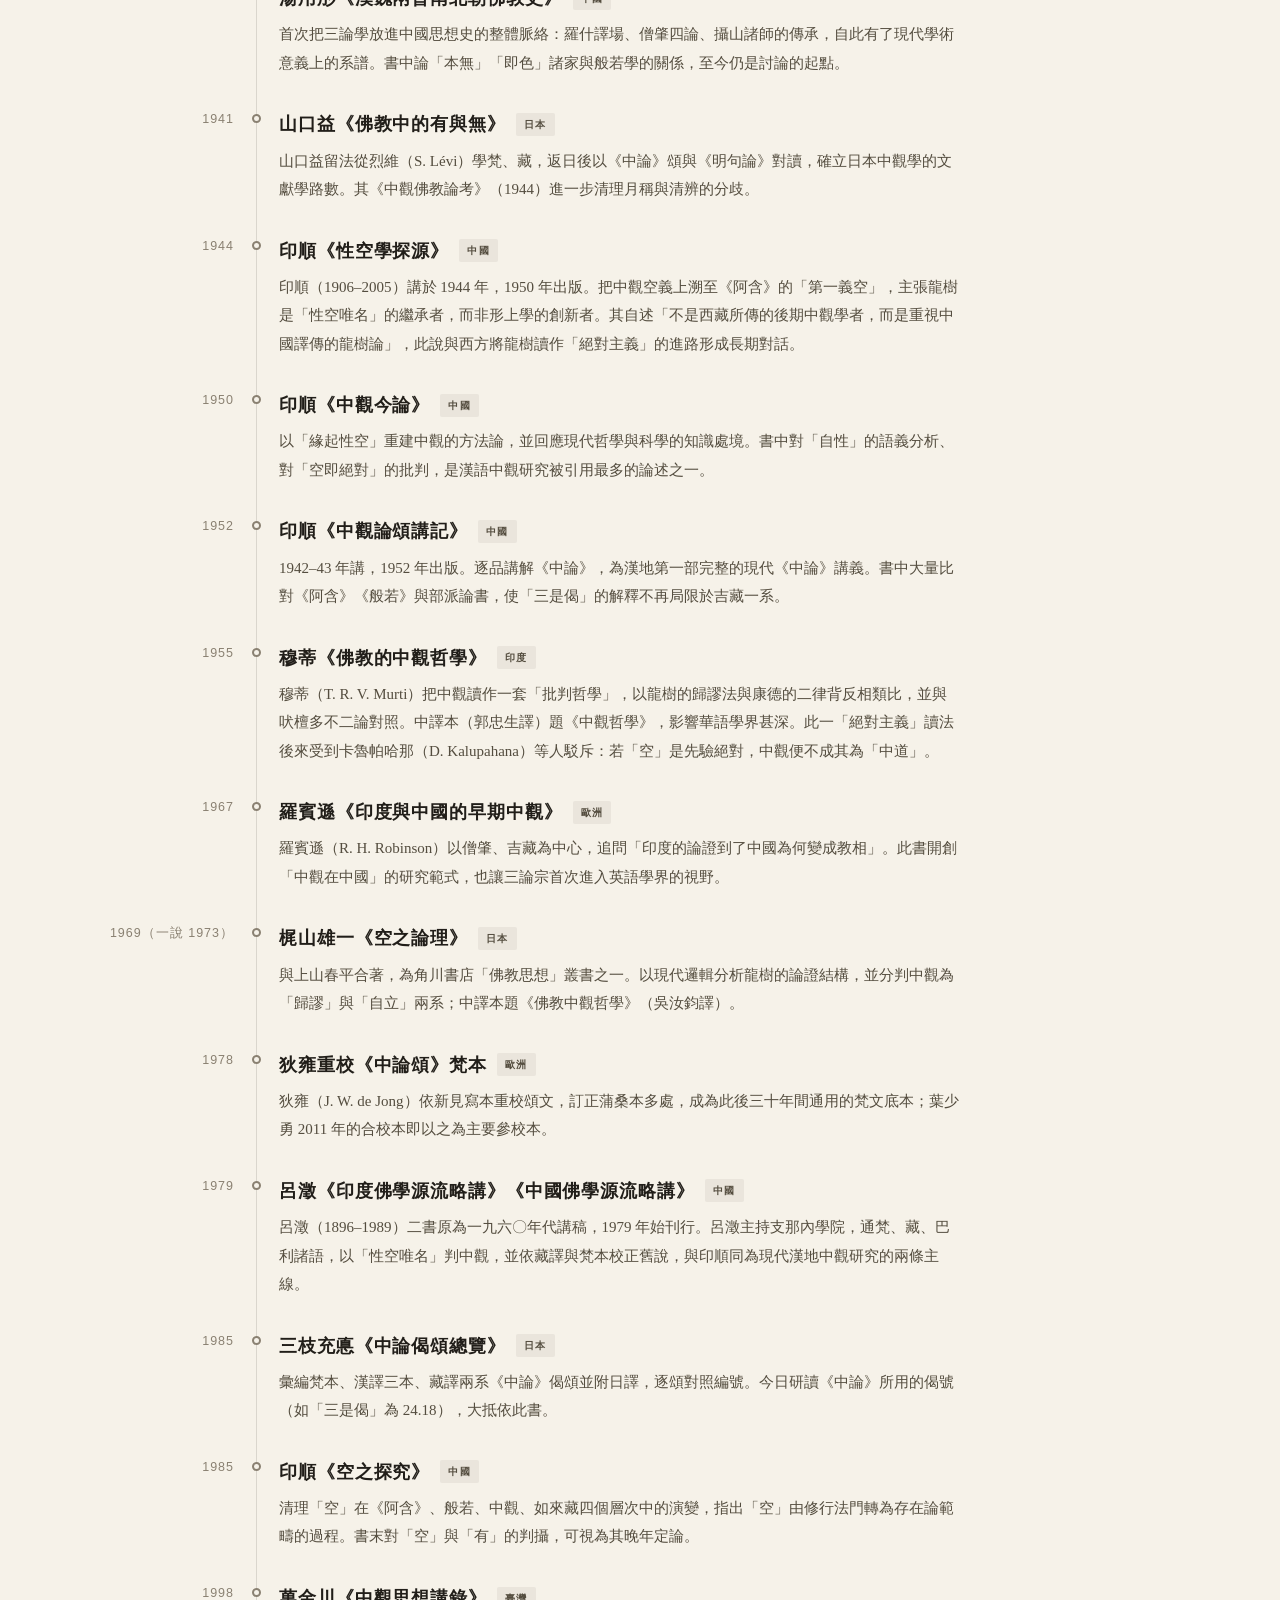
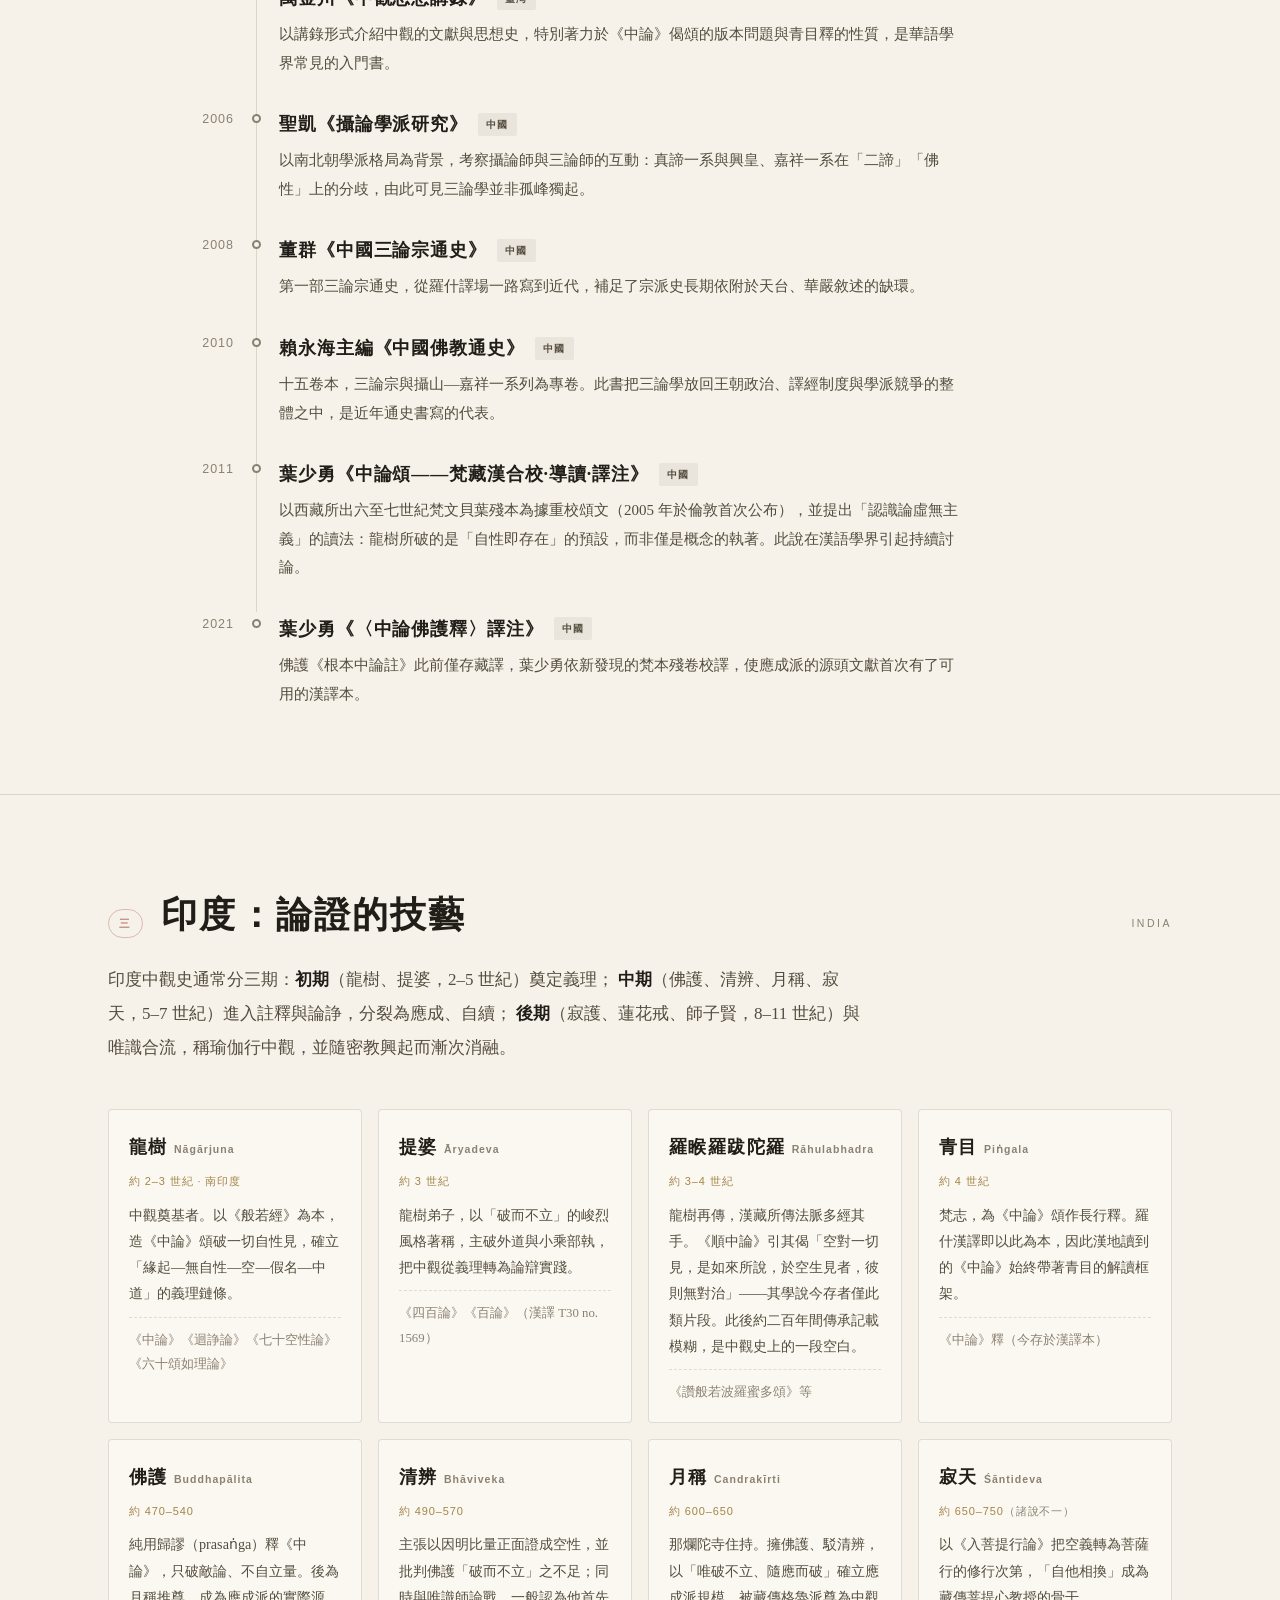
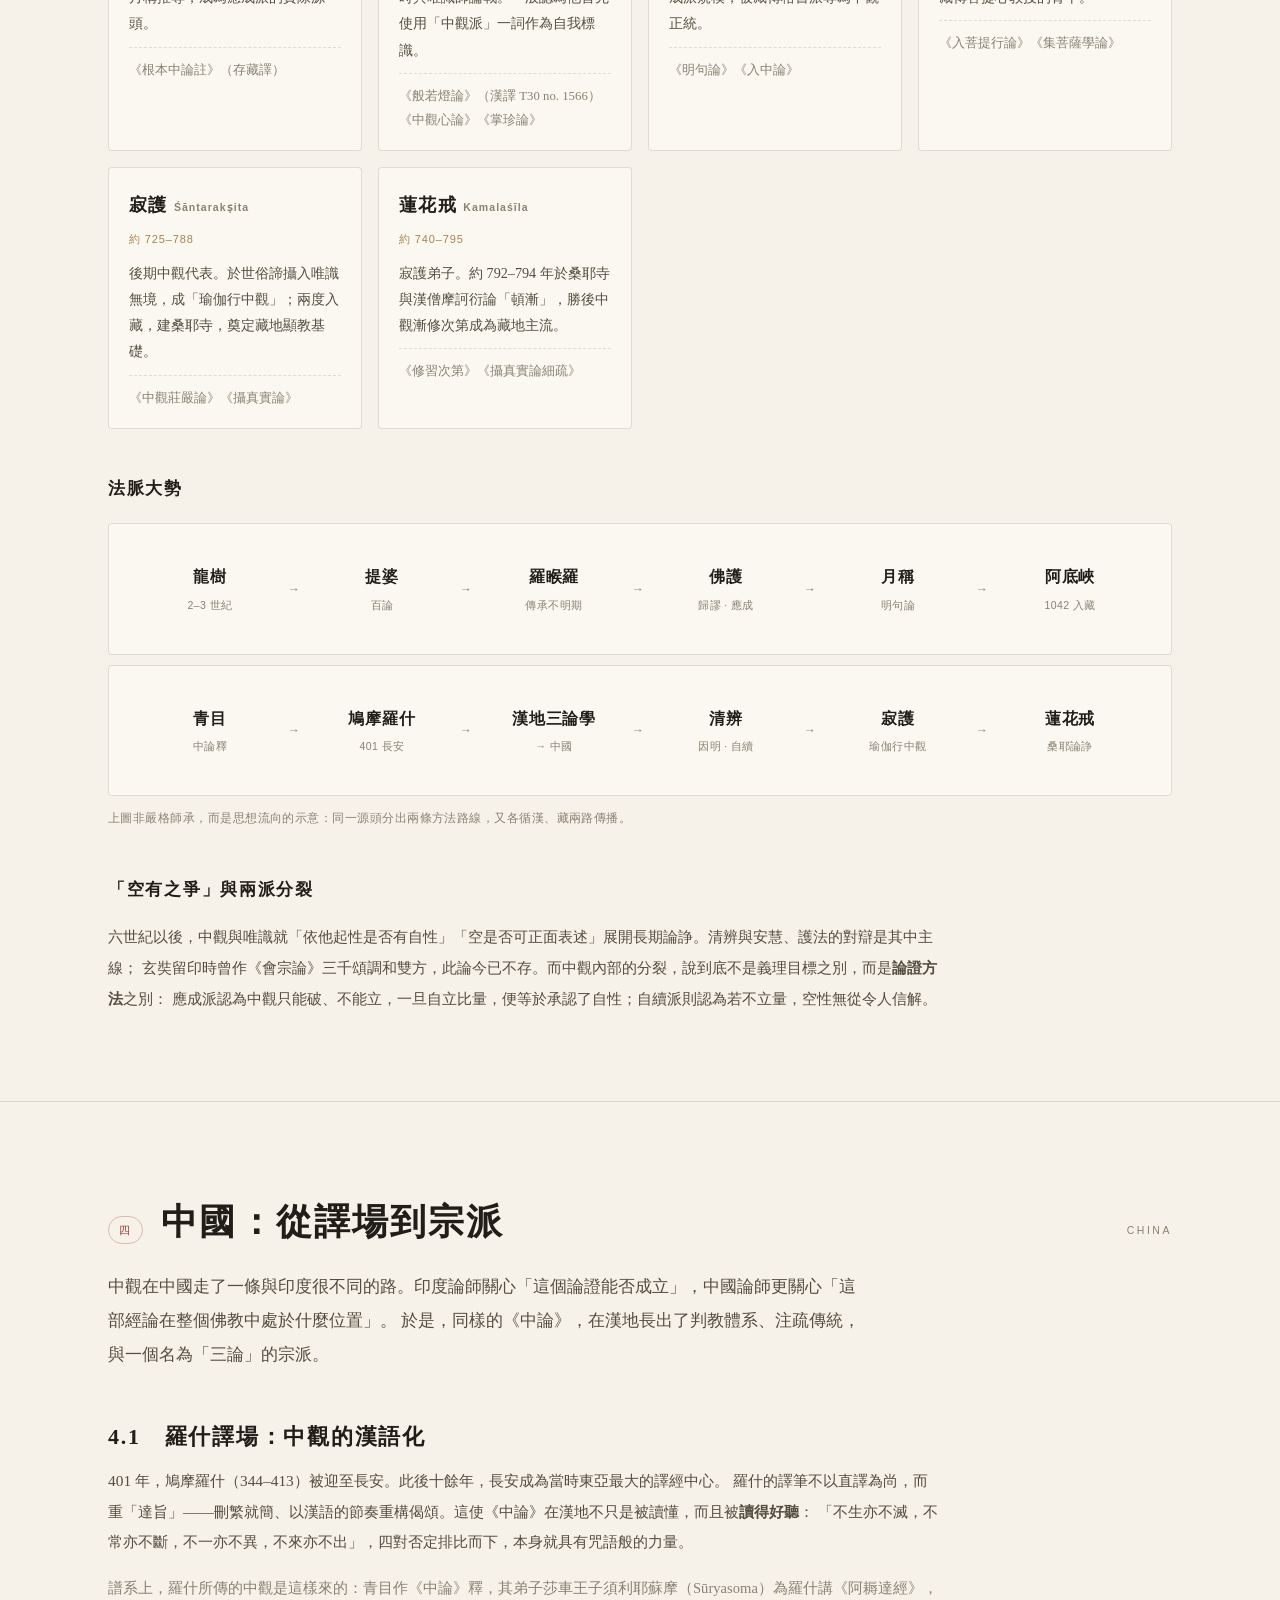
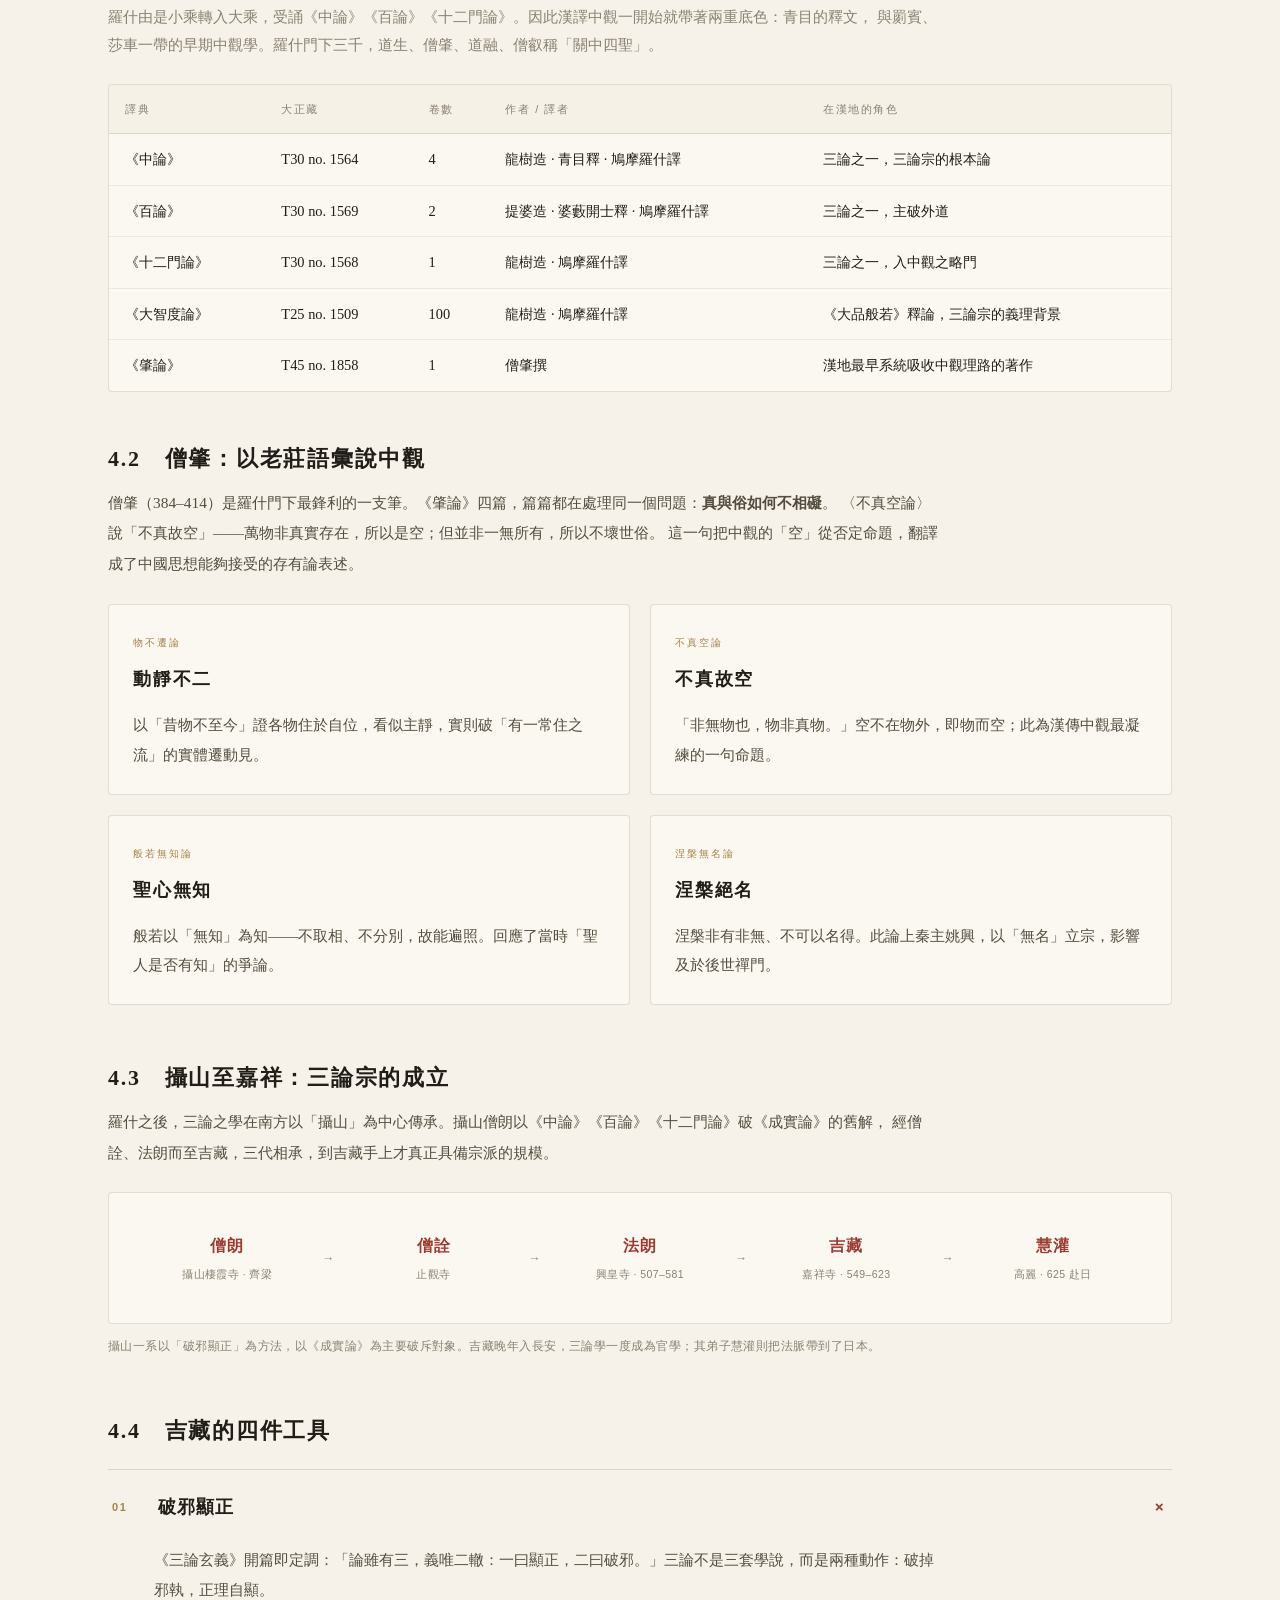
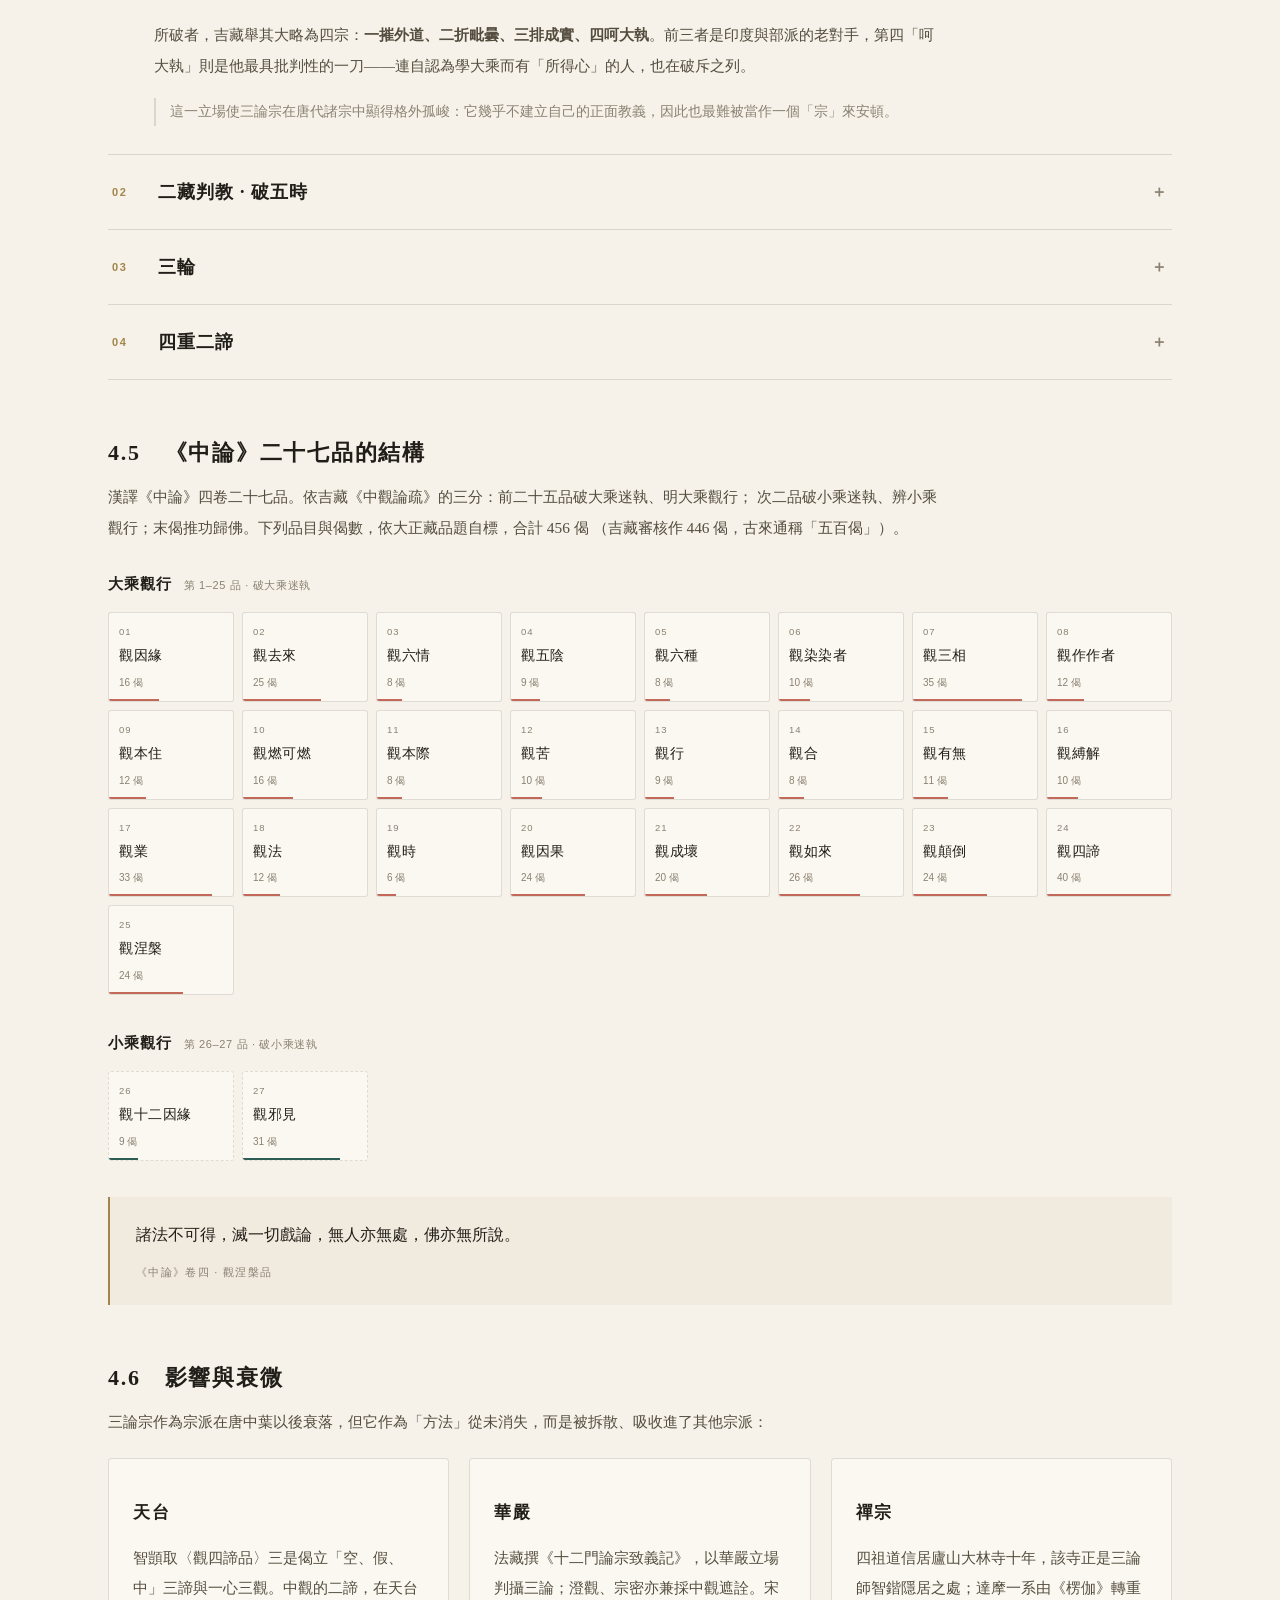
==== commit 0e1292c9: "新增来源清单 catalog.md；页面增〈版本出處〉可展开表，出处改标大正藏册号页码，去资料库自指" ====
--- a/index.html
+++ b/index.html
@@ -4,7 +4,7 @@
 <meta charset="utf-8">
 <meta name="viewport" content="width=device-width, initial-scale=1">
 <title>中觀學 · 印度、中國、日本的中觀傳統</title>
-<meta name="description" content="以資料庫三十部典籍為底本，梳理中觀學（Mādhyamika school）在印度、中國、日本的發展、經論與人物。">
+<meta name="description" content="以大正藏三十部典籍為底本，梳理中觀學（Mādhyamika school）在印度、中國、日本的發展、經論與人物。">
 <style>
 :root{
   --paper:#f6f2e9;
@@ -239,6 +239,19 @@
 
 /* ---------- table ---------- */
 .tablewrap{border:1px solid var(--line);border-radius:4px;overflow:auto;background:var(--paper-2)}
+.prov{margin-top:26px;border-top:1px solid var(--line);padding-top:14px}
+.prov summary{cursor:pointer;font-size:14px;letter-spacing:.08em;color:var(--ink-2);list-style:none}
+.prov summary::-webkit-details-marker{display:none}
+.prov summary::before{content:"＋ ";color:var(--ink-3)}
+.prov[open] summary::before{content:"－ "}
+.prov-body{margin-top:14px;overflow-x:auto}
+.prov table{width:100%;border-collapse:collapse;font-size:13px;min-width:620px}
+.prov th,.prov td{border-bottom:1px solid var(--line);padding:7px 9px;text-align:left;vertical-align:top}
+.prov thead th{font-weight:400;color:var(--ink-3);font-size:12px;letter-spacing:.08em}
+.prov .prov-note{font-size:12.6px;color:var(--ink-3);line-height:1.7;margin:0 0 10px}
+.prov tr.grp td{font-size:12px;letter-spacing:.12em;color:var(--ink-3);border-bottom:1px solid var(--line);padding-top:14px}
+.prov a{color:inherit;border-bottom:1px solid var(--line)}
+.prov a{color:inherit;border-bottom:1px solid var(--line)}
 table{width:100%;border-collapse:collapse;font-size:14.4px;min-width:760px}
 thead th{
   text-align:left;font-family:var(--sans);font-size:11px;letter-spacing:.14em;color:var(--ink-3);
@@ -344,12 +357,12 @@
         一條關於<b>「空」</b>的思想線索，走了約一千八百年。
       </p>
       <p class="sub" style="font-size:15.5px;color:var(--ink-2);max-width:560px">
-        本頁以資料庫所收三十部典籍為底本，上溯印度論師的造論與註釋，
+        本頁以大正藏所收三十部典籍為底本，上溯印度論師的造論與註釋，
         下及隋唐三論宗的判教與注疏，終至日本南都三論宗的承襲與變形。
       </p>
       <div class="hero-meta">
         <div><strong>3</strong>印度 · 中國 · 日本</div>
-        <div><strong>30</strong>資料庫所藏典籍</div>
+        <div><strong>30</strong>部典籍校錄</div>
         <div><strong>27</strong>《中論》品目</div>
         <div><strong>456</strong>漢譯偈頌</div>
       </div>
@@ -1138,9 +1151,9 @@
       <span class="en">Texts</span>
     </div>
     <p class="lede rv">
-      下表三十部：印度論典十五部、漢地撰述十部、日本撰述五部，均已收入資料庫「中觀論」文件夾，可對讀全文。
-      日本五部為大正藏續諸宗部（第六十五、七十卷）所收，CBETA 未收，其電子文本另據 SAT 漢文大藏經文本庫校核，來源與校記詳見各篇卷首。
-      可按國別篩選。
+      下表三十部：印度論典十五部、漢地撰述十部、日本撰述五部，均據大正藏原文校錄，逐部標註冊號、經號與起訖頁碼，可依經號在 CBETA 覆核。
+      日本五部為大正藏續諸宗部（第六十五、七十卷）所收，CBETA 未收，其電子文本另據 SAT 漢文大藏經文本庫校核。
+      逐部出處見表下〈版本出處〉，可按國別篩選。
     </p>
     <div class="filters" id="txFilter">
       <button class="on" data-f="all">全部</button>
@@ -1150,15 +1163,63 @@
     </div>
     <div class="tablewrap rv">
       <table id="txTable">
-        <thead><tr><th>書名</th><th>大正藏</th><th>卷</th><th>作者 / 譯者</th><th>性質</th><th>庫藏</th></tr></thead>
+        <thead><tr><th>書名</th><th>大正藏</th><th>卷</th><th>作者 / 譯者</th><th>性質</th><th>校錄</th></tr></thead>
         <tbody></tbody>
       </table>
     </div>
     <p class="flow-note rv" style="margin-top:14px">
-      卷數依大正藏經錄，前二十五部據 CBETA 電子文本核對，日本五部據 SAT。● 表示全文已入資料庫。
+      卷數依大正藏經錄，前二十五部據 CBETA 電子文本核對，日本五部據 SAT。● 表示全文已校錄，版本與頁碼見下表。
       「性質」為編者所加，便於檢索，非傳統分類。
       日本五部皆注疏、宗義之屬，近代研究著作不入此表（見年表末段）。
     </p>
+
+    <details class="prov rv">
+      <summary>版本出處 · 三十部</summary>
+      <div class="prov-body">
+        <p class="prov-note">冊號、經號依大正藏；頁為經文起訖，非全冊頁碼。日本五部編入續諸宗部（T65 · T70），CBETA 未收，頁碼依 SAT 漢文大藏經文本庫。</p>
+        <table>
+          <thead><tr><th>書名</th><th>大正藏</th><th>頁</th><th>卷</th><th>撰述</th><th>覆核</th></tr></thead>
+          <tbody>
+            <tr class="grp"><td colspan="6">印度論典</td></tr>
+            <tr><td>中論</td><td>T30 no. 1564</td><td>1–39</td><td>4</td><td>龍樹造 · 青目釋 · 鳩摩羅什譯</td><td><a href="https://cbetaonline.dila.edu.tw/zh/T1564" target="_blank" rel="noopener">CBETA</a></td></tr>
+            <tr><td>順中論</td><td>T30 no. 1565</td><td>40–50</td><td>2</td><td>龍樹造 · 無著釋 · 瞿曇般若流支譯</td><td><a href="https://cbetaonline.dila.edu.tw/zh/T1565" target="_blank" rel="noopener">CBETA</a></td></tr>
+            <tr><td>般若燈論釋</td><td>T30 no. 1566</td><td>50–136</td><td>15</td><td>龍樹偈本 · 清辨釋 · 波羅頗蜜多羅譯</td><td><a href="https://cbetaonline.dila.edu.tw/zh/T1566" target="_blank" rel="noopener">CBETA</a></td></tr>
+            <tr><td>百論</td><td>T30 no. 1569</td><td>168–182</td><td>2</td><td>提婆造 · 婆藪開士釋 · 鳩摩羅什譯</td><td><a href="https://cbetaonline.dila.edu.tw/zh/T1569" target="_blank" rel="noopener">CBETA</a></td></tr>
+            <tr><td>大智度論</td><td>T25 no. 1509</td><td>57–756</td><td>100</td><td>龍樹造 · 鳩摩羅什譯</td><td><a href="https://cbetaonline.dila.edu.tw/zh/T1509" target="_blank" rel="noopener">CBETA</a></td></tr>
+            <tr><td>十二門論</td><td>T30 no. 1568</td><td>159–167</td><td>1</td><td>龍樹造 · 鳩摩羅什譯</td><td><a href="https://cbetaonline.dila.edu.tw/zh/T1568" target="_blank" rel="noopener">CBETA</a></td></tr>
+            <tr><td>廣百論本</td><td>T30 no. 1570</td><td>182–187</td><td>1</td><td>聖天造 · 玄奘譯</td><td><a href="https://cbetaonline.dila.edu.tw/zh/T1570" target="_blank" rel="noopener">CBETA</a></td></tr>
+            <tr><td>大乘廣百論釋論</td><td>T30 no. 1571</td><td>187–250</td><td>10</td><td>聖天本 · 護法釋 · 玄奘譯</td><td><a href="https://cbetaonline.dila.edu.tw/zh/T1571" target="_blank" rel="noopener">CBETA</a></td></tr>
+            <tr><td>百字論</td><td>T30 no. 1572</td><td>250–252</td><td>1</td><td>提婆造 · 菩提流支譯</td><td><a href="https://cbetaonline.dila.edu.tw/zh/T1572" target="_blank" rel="noopener">CBETA</a></td></tr>
+            <tr><td>大乘掌珍論</td><td>T30 no. 1578</td><td>268–278</td><td>2</td><td>清辨造 · 玄奘譯</td><td><a href="https://cbetaonline.dila.edu.tw/zh/T1578" target="_blank" rel="noopener">CBETA</a></td></tr>
+            <tr><td>六十頌如理論</td><td>T30 no. 1575</td><td>254–256</td><td>1</td><td>龍樹造 · 施護譯</td><td><a href="https://cbetaonline.dila.edu.tw/zh/T1575" target="_blank" rel="noopener">CBETA</a></td></tr>
+            <tr><td>大乘破有論</td><td>T30 no. 1574</td><td>254</td><td>1</td><td>龍樹造 · 施護譯</td><td><a href="https://cbetaonline.dila.edu.tw/zh/T1574" target="_blank" rel="noopener">CBETA</a></td></tr>
+            <tr><td>大乘二十頌論</td><td>T30 no. 1576</td><td>256</td><td>1</td><td>龍樹造 · 施護譯</td><td><a href="https://cbetaonline.dila.edu.tw/zh/T1576" target="_blank" rel="noopener">CBETA</a></td></tr>
+            <tr><td>壹輸盧迦論</td><td>T30 no. 1573</td><td>253</td><td>1</td><td>龍樹造 · 瞿曇般若流支譯</td><td><a href="https://cbetaonline.dila.edu.tw/zh/T1573" target="_blank" rel="noopener">CBETA</a></td></tr>
+            <tr><td>十八空論</td><td>T31 no. 1616</td><td>861–867</td><td>1</td><td>龍樹造 · 真諦譯</td><td><a href="https://cbetaonline.dila.edu.tw/zh/T1616" target="_blank" rel="noopener">CBETA</a></td></tr>
+            <tr class="grp"><td colspan="6">漢地撰述</td></tr>
+            <tr><td>中觀論疏</td><td>T42 no. 1824</td><td>1–169</td><td>20</td><td>隋 吉藏撰</td><td><a href="https://cbetaonline.dila.edu.tw/zh/T1824" target="_blank" rel="noopener">CBETA</a></td></tr>
+            <tr><td>百論疏</td><td>T42 no. 1827</td><td>232–309</td><td>9</td><td>隋 吉藏撰</td><td><a href="https://cbetaonline.dila.edu.tw/zh/T1827" target="_blank" rel="noopener">CBETA</a></td></tr>
+            <tr><td>十二門論疏</td><td>T42 no. 1825</td><td>171–212</td><td>6</td><td>隋 吉藏撰</td><td><a href="https://cbetaonline.dila.edu.tw/zh/T1825" target="_blank" rel="noopener">CBETA</a></td></tr>
+            <tr><td>大乘玄論</td><td>T45 no. 1853</td><td>15–77</td><td>5</td><td>隋 吉藏撰</td><td><a href="https://cbetaonline.dila.edu.tw/zh/T1853" target="_blank" rel="noopener">CBETA</a></td></tr>
+            <tr><td>肇論</td><td>T45 no. 1858</td><td>150–161</td><td>1</td><td>後秦 僧肇撰</td><td><a href="https://cbetaonline.dila.edu.tw/zh/T1858" target="_blank" rel="noopener">CBETA</a></td></tr>
+            <tr><td>肇論疏</td><td>T45 no. 1859</td><td>161–200</td><td>3</td><td>唐 元康撰</td><td><a href="https://cbetaonline.dila.edu.tw/zh/T1859" target="_blank" rel="noopener">CBETA</a></td></tr>
+            <tr><td>肇論新疏</td><td>T45 no. 1860</td><td>201–243</td><td>3</td><td>元 文才述</td><td><a href="https://cbetaonline.dila.edu.tw/zh/T1860" target="_blank" rel="noopener">CBETA</a></td></tr>
+            <tr><td>三論玄義</td><td>T45 no. 1852</td><td>1–15</td><td>1</td><td>隋 吉藏撰</td><td><a href="https://cbetaonline.dila.edu.tw/zh/T1852" target="_blank" rel="noopener">CBETA</a></td></tr>
+            <tr><td>二諦義</td><td>T45 no. 1854</td><td>77–115</td><td>3</td><td>隋 吉藏撰</td><td><a href="https://cbetaonline.dila.edu.tw/zh/T1854" target="_blank" rel="noopener">CBETA</a></td></tr>
+            <tr><td>淨名玄論</td><td>T38 no. 1780</td><td>853–908</td><td>8</td><td>隋 吉藏撰</td><td><a href="https://cbetaonline.dila.edu.tw/zh/T1780" target="_blank" rel="noopener">CBETA</a></td></tr>
+            <tr class="grp"><td colspan="6">日本撰述</td></tr>
+            <tr><td>中論疏記</td><td>T65 no. 2255</td><td>1–248</td><td>8</td><td>日本 安澄撰</td><td><span style="color:var(--ink-3)">未收</span></td></tr>
+            <tr><td>大乘三論大義鈔</td><td>T70 no. 2296</td><td>119–173</td><td>4</td><td>日本 玄叡集</td><td><span style="color:var(--ink-3)">未收</span></td></tr>
+            <tr><td>三論玄疏文義要</td><td>T70 no. 2299</td><td>199–378</td><td>10</td><td>日本 珍海撰</td><td><span style="color:var(--ink-3)">未收</span></td></tr>
+            <tr><td>三論名教抄</td><td>T70 no. 2306</td><td>693–832</td><td>15</td><td>日本 珍海撰</td><td><span style="color:var(--ink-3)">未收</span></td></tr>
+            <tr><td>三論玄義檢幽集</td><td>T70 no. 2300</td><td>379–498</td><td>7</td><td>日本 澄禪撰</td><td><span style="color:var(--ink-3)">未收</span></td></tr>
+          </tbody>
+        </table>
+      </div>
+    </details>
+
+
+
   </div>
 </section>
 
@@ -1224,7 +1285,7 @@
       <div>
         <h4>底本</h4>
         <ul>
-          <li>資料庫「中觀論」文件夾，共 30 部。印度論典 15 部：《中論》《順中論》《般若燈論釋》《百論》《大智度論》《十二門論》《廣百論本》《大乘廣百論釋論》《百字論》《大乘掌珍論》《六十頌如理論》《大乘破有論》《大乘二十頌論》《壹輸盧迦論》《十八空論》</li>
+          <li>三十部底本見下方〈版本出處〉，印度論典 15 部：《中論》《順中論》《般若燈論釋》《百論》《大智度論》《十二門論》《廣百論本》《大乘廣百論釋論》《百字論》《大乘掌珍論》《六十頌如理論》《大乘破有論》《大乘二十頌論》《壹輸盧迦論》《十八空論》</li>
           <li>漢地撰述 10 部：《中觀論疏》《百論疏》《十二門論疏》《大乘玄論》《三論玄義》《二諦義》《淨名玄論》《肇論》《肇論疏》《肇論新疏》</li>
           <li>日本撰述 5 部：《中論疏記》（T65 no. 2255）、《大乘三論大義鈔》（T70 no. 2296）、《三論玄疏文義要》（T70 no. 2299）、《三論玄義檢幽集》（T70 no. 2300）、《三論名教抄》（T70 no. 2306）</li>
           <li>引文依大正藏原文（多為繁體），標註冊號與經號</li>
@@ -1247,7 +1308,7 @@
           <li>《中論》偈數依漢譯品題自標合計 456 偈；吉藏審核作 446 偈，古來通稱五百偈</li>
           <li>「三論宗」宗名與祖統主要由日本學僧整理，唐宋漢地並無此自稱</li>
           <li>日本僧傳異說較多，如智藏入唐、聖寶東南院、道慈入唐年，均取較可據之一說並註明異文</li>
-          <li>「中觀學」為通名，不隸一宗；各地自稱不同——印度稱中觀師（mādhyamika）、漢地稱三論師、日本稱三論宗、藏地稱 dbu ma pa 或深見派，詳見第一節附說名義。資料庫文件夾沿用舊題「中觀論」，係《中論》詳名，非派名</li>
+          <li>「中觀學」為通名，不隸一宗；各地自稱不同——印度稱中觀師（mādhyamika）、漢地稱三論師、日本稱三論宗、藏地稱 dbu ma pa 或深見派，詳見第一節附說名義。「中觀論」係《中論》之詳名，出於吉藏，為書名非派名，本頁不取為派名</li>
           <li>年表近代部分依著作初版年（或講說年）編次，同一年內數事並列；出版年有異說者隨文註明</li>
           <li>日本撰述五部皆為漢文著作，編入大正藏續諸宗部，向無現代點校本；其電子文本取自第三方電子本，並經 SAT 校核，異體字與個別異文仍從整理本，未盡改從 SAT</li>
           <li>《中論疏記》底本卷次自卷三之末徑跳至卷五，卷四、卷六原無卷首標題，非內容殘缺；二十七品具足，經 SAT 全文核對頁次無闕</li>
@@ -1255,7 +1316,7 @@
       </div>
     </div>
     <div class="foot-note">
-      中觀學 · 三國總覽　|　以資料庫所藏為底本編纂　|　義理表述力求貼近原典，人物與年代取通行之說，異說處已隨文註明
+      中觀學 · 三國總覽　|　以大正藏原文校錄　|　義理表述力求貼近原典，人物與年代取通行之說，異說處已隨文註明
     </div>
   </div>
 </footer>
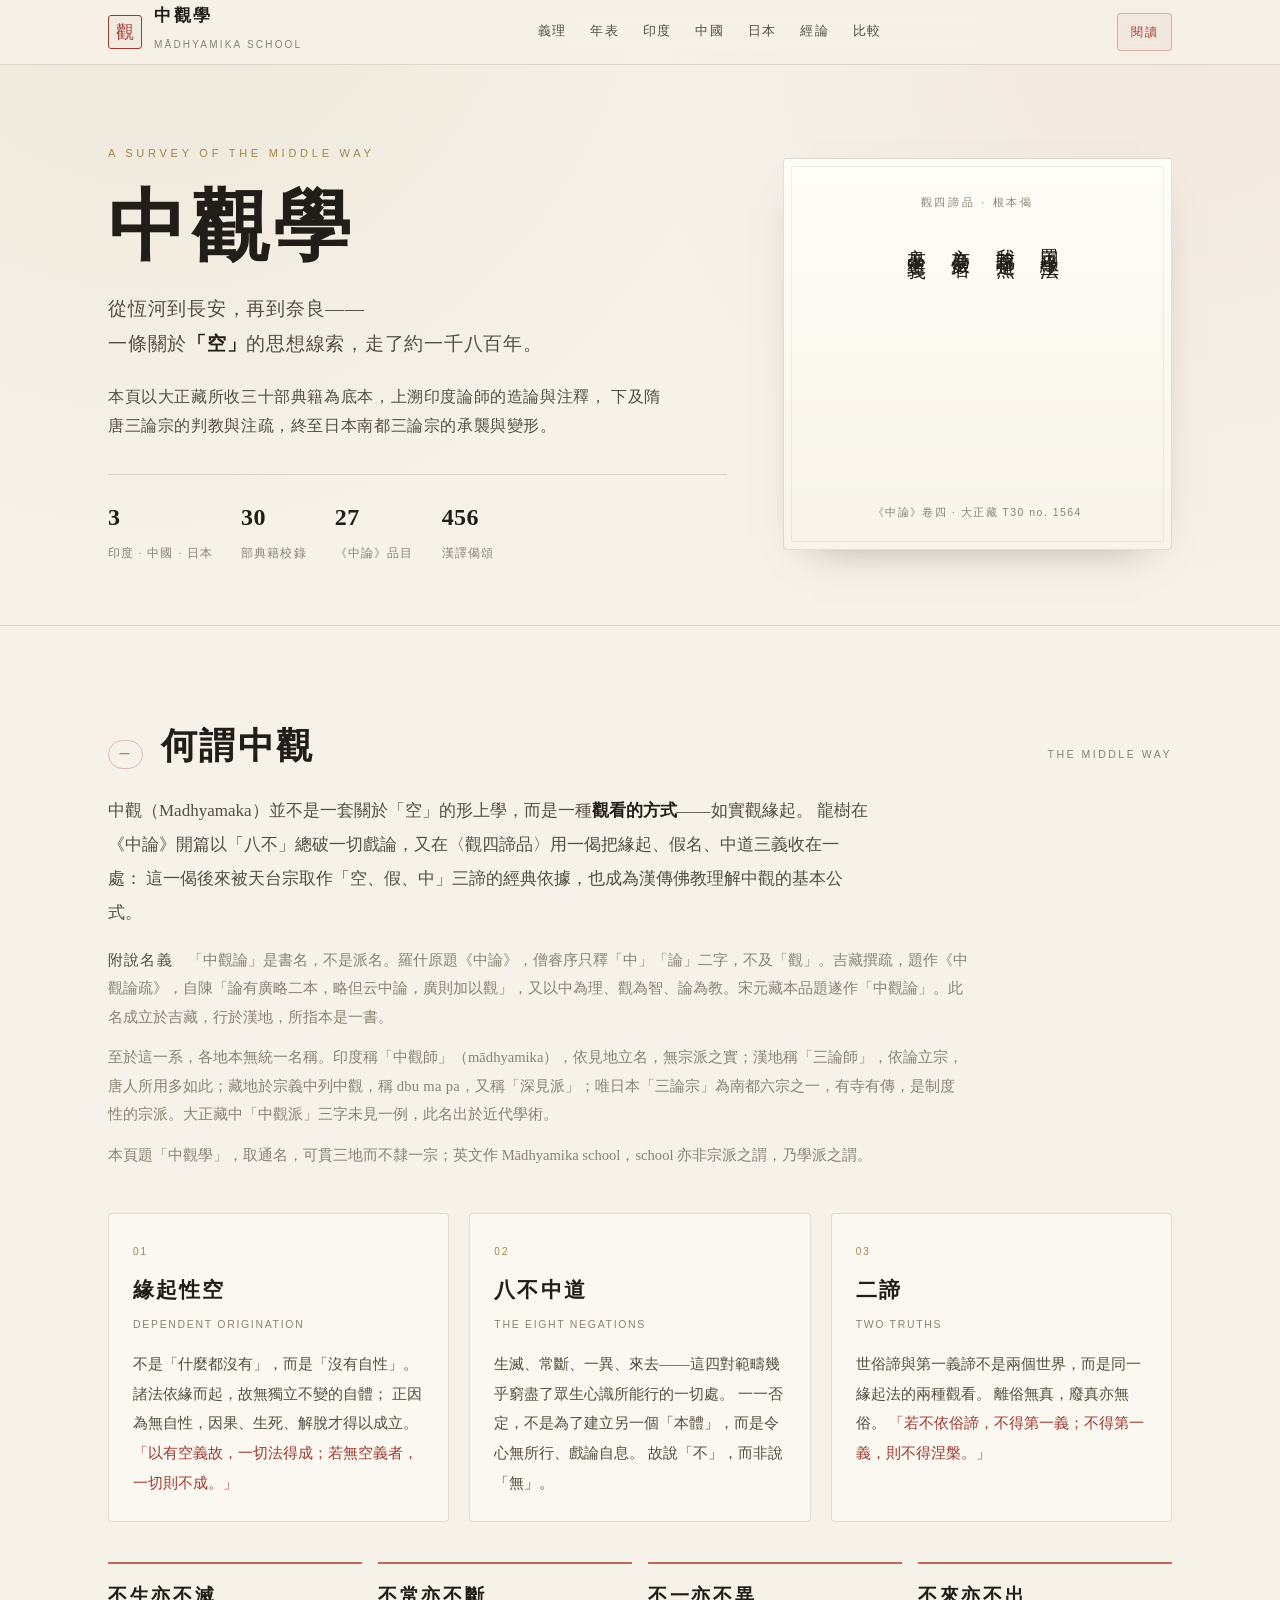
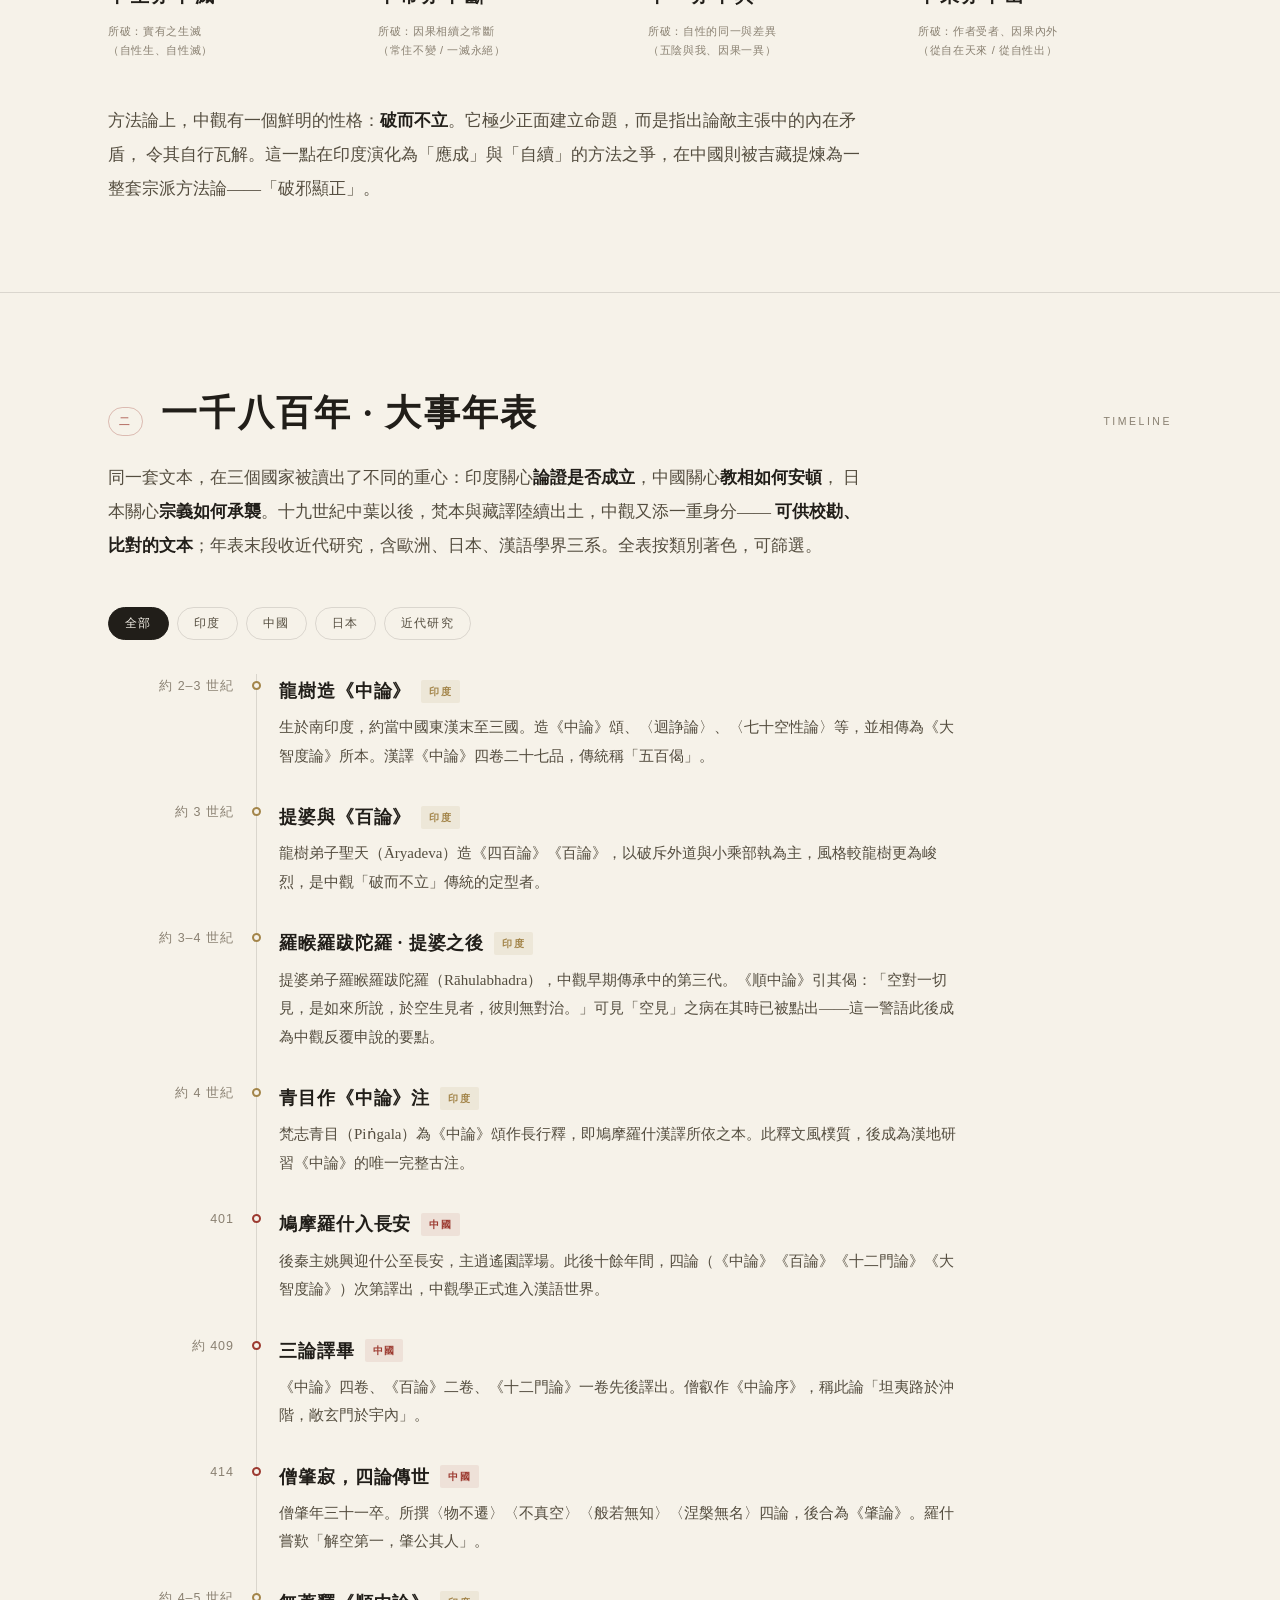
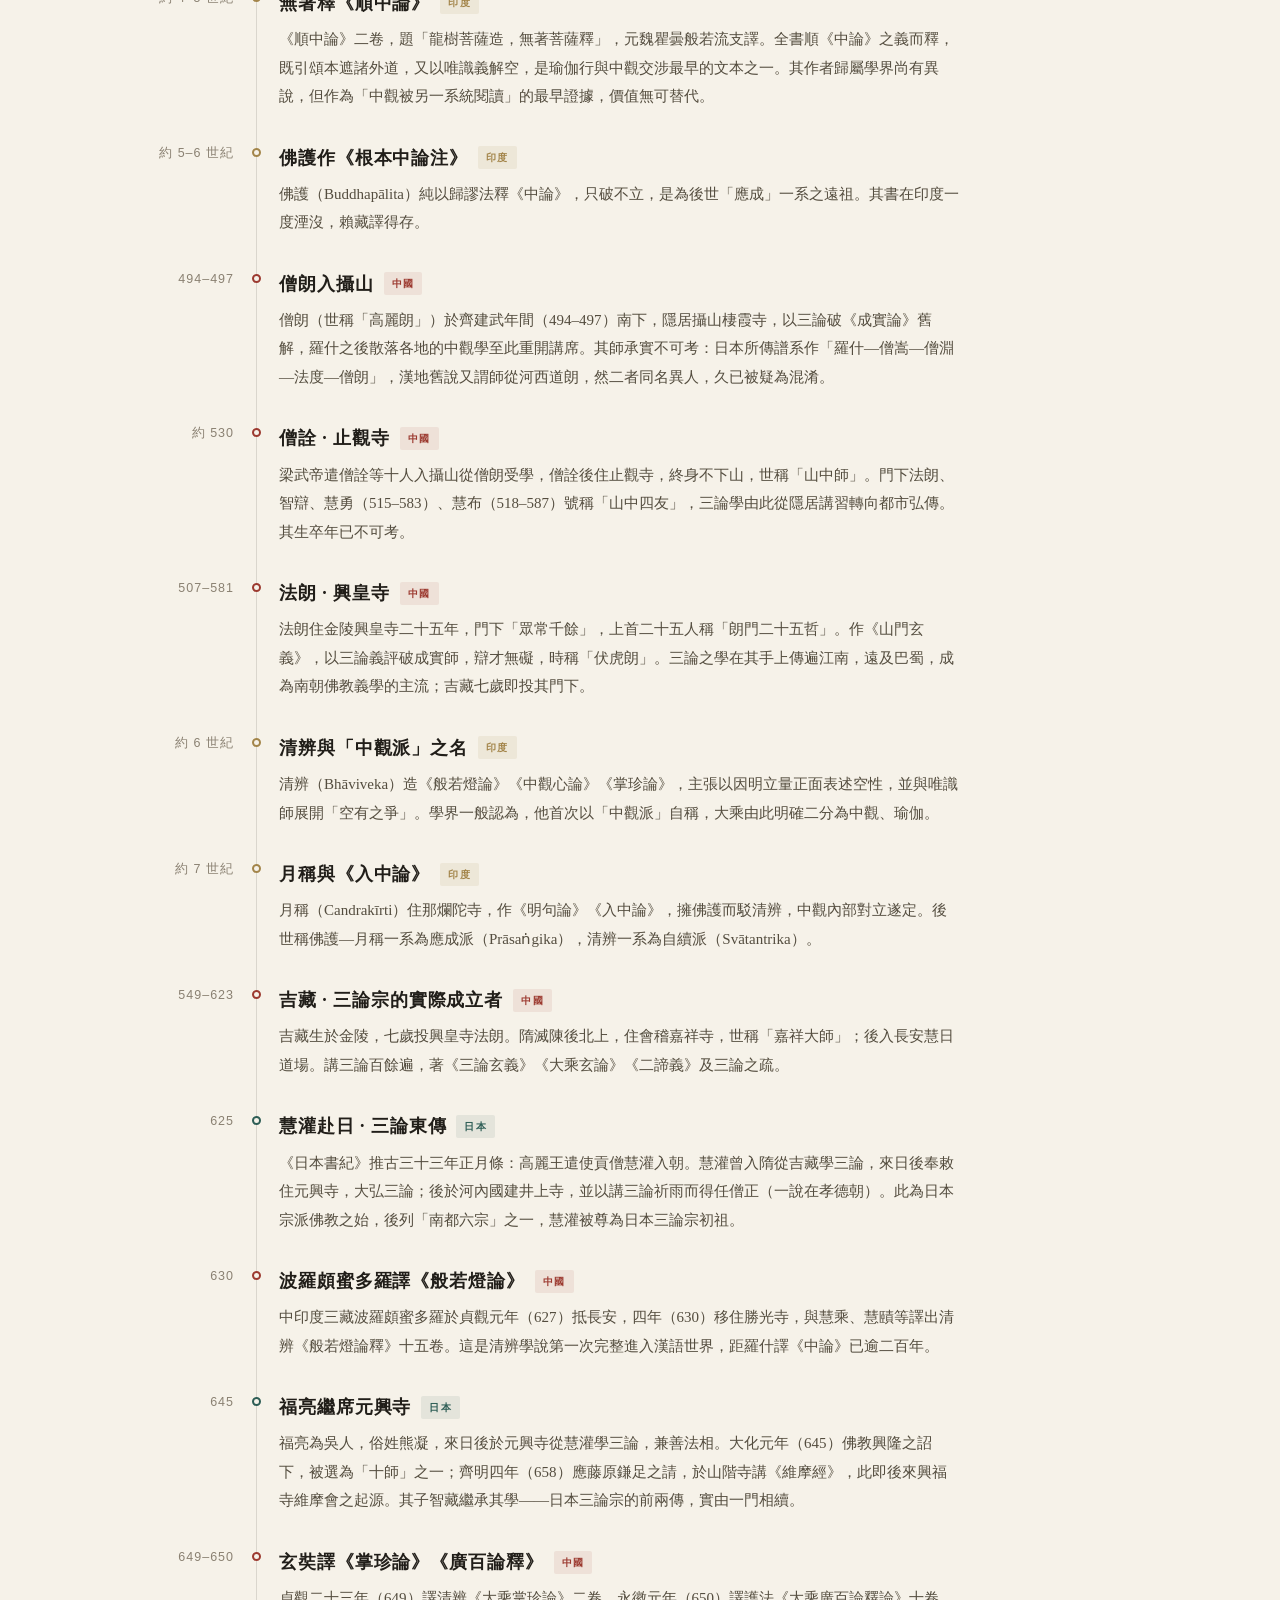
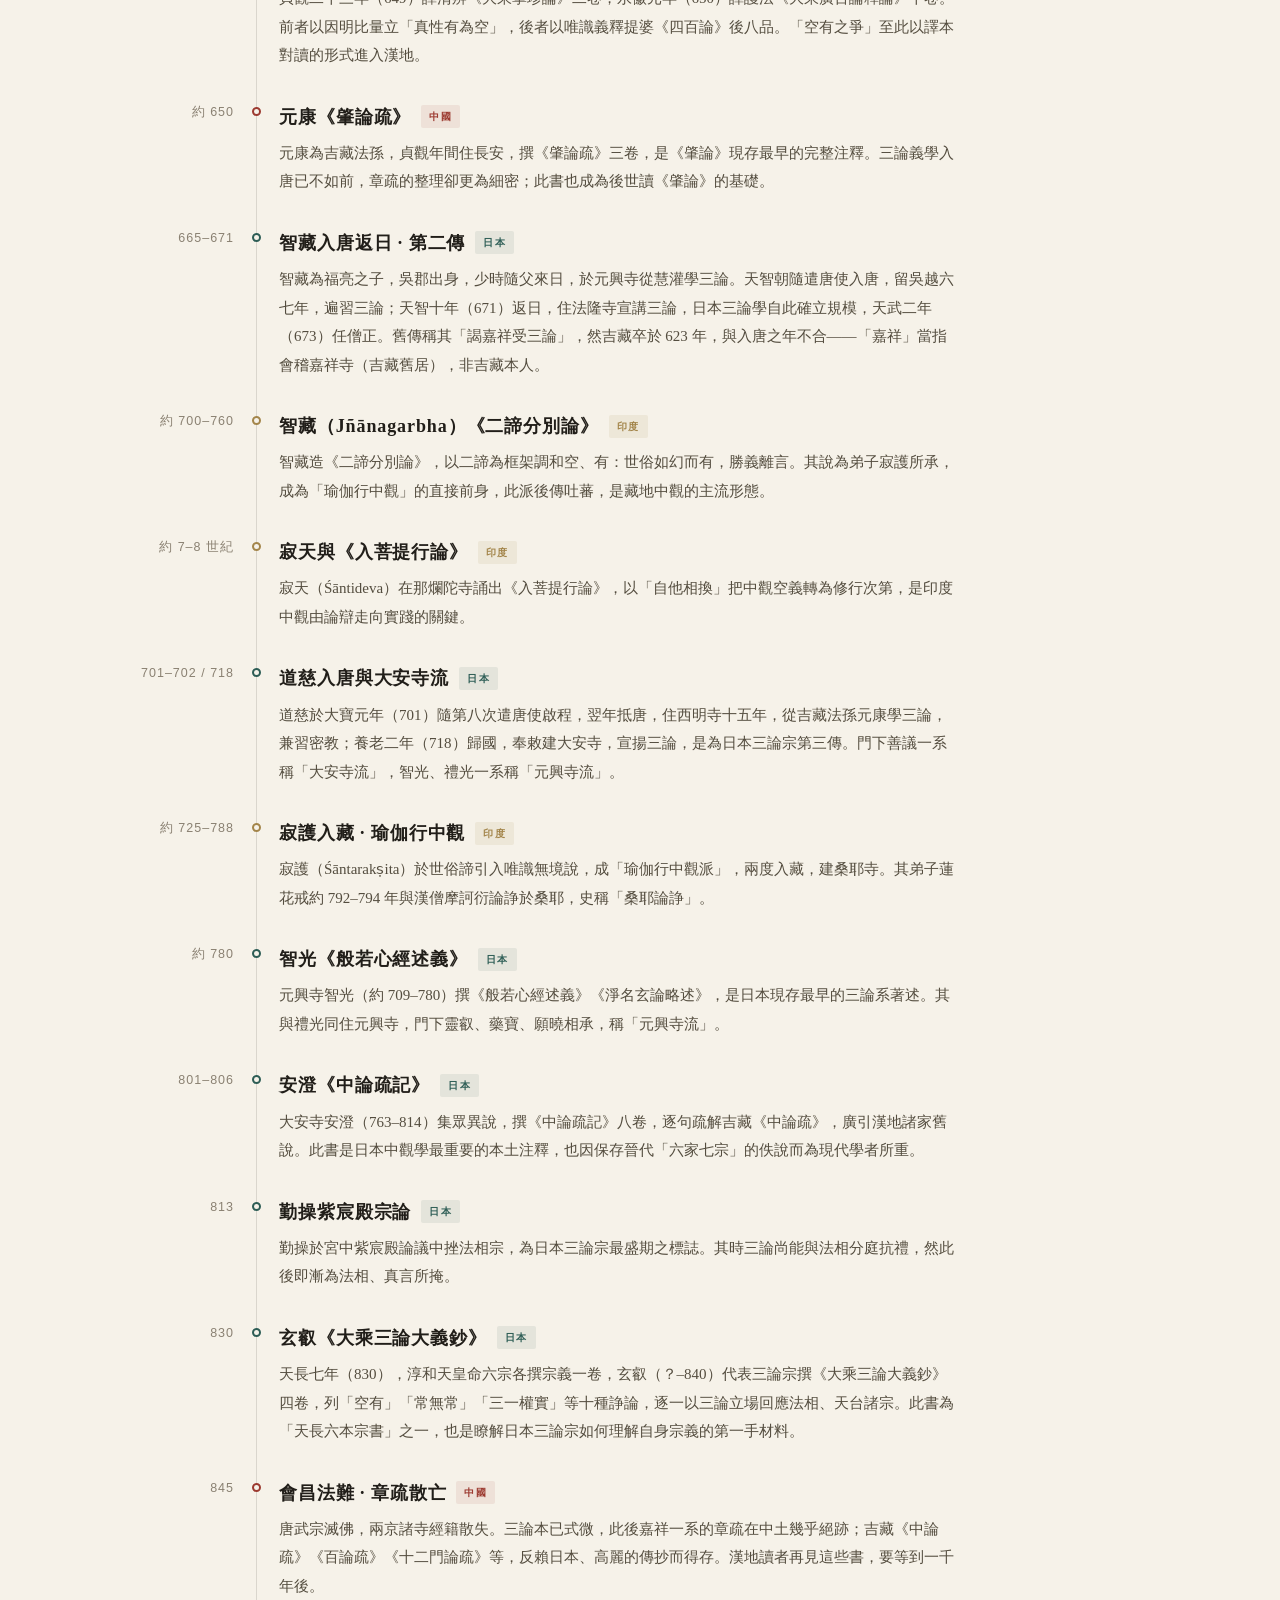
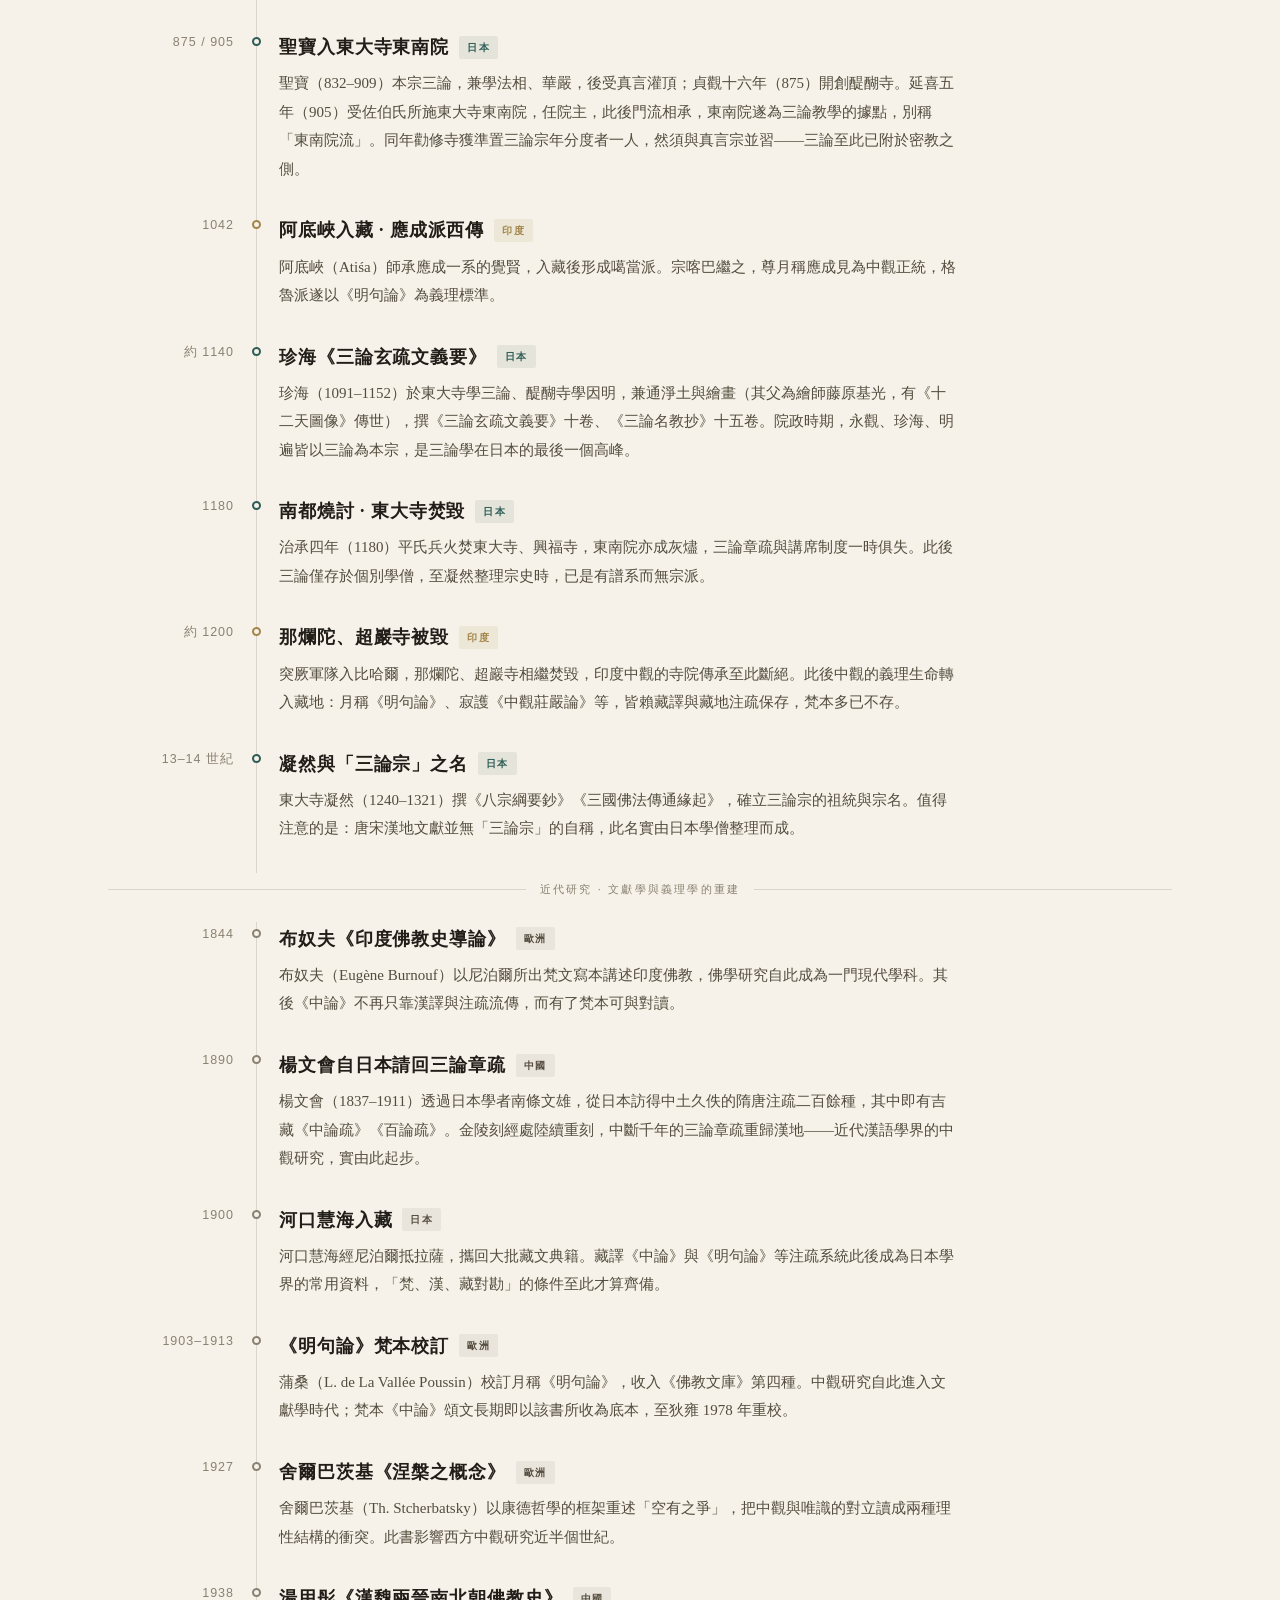
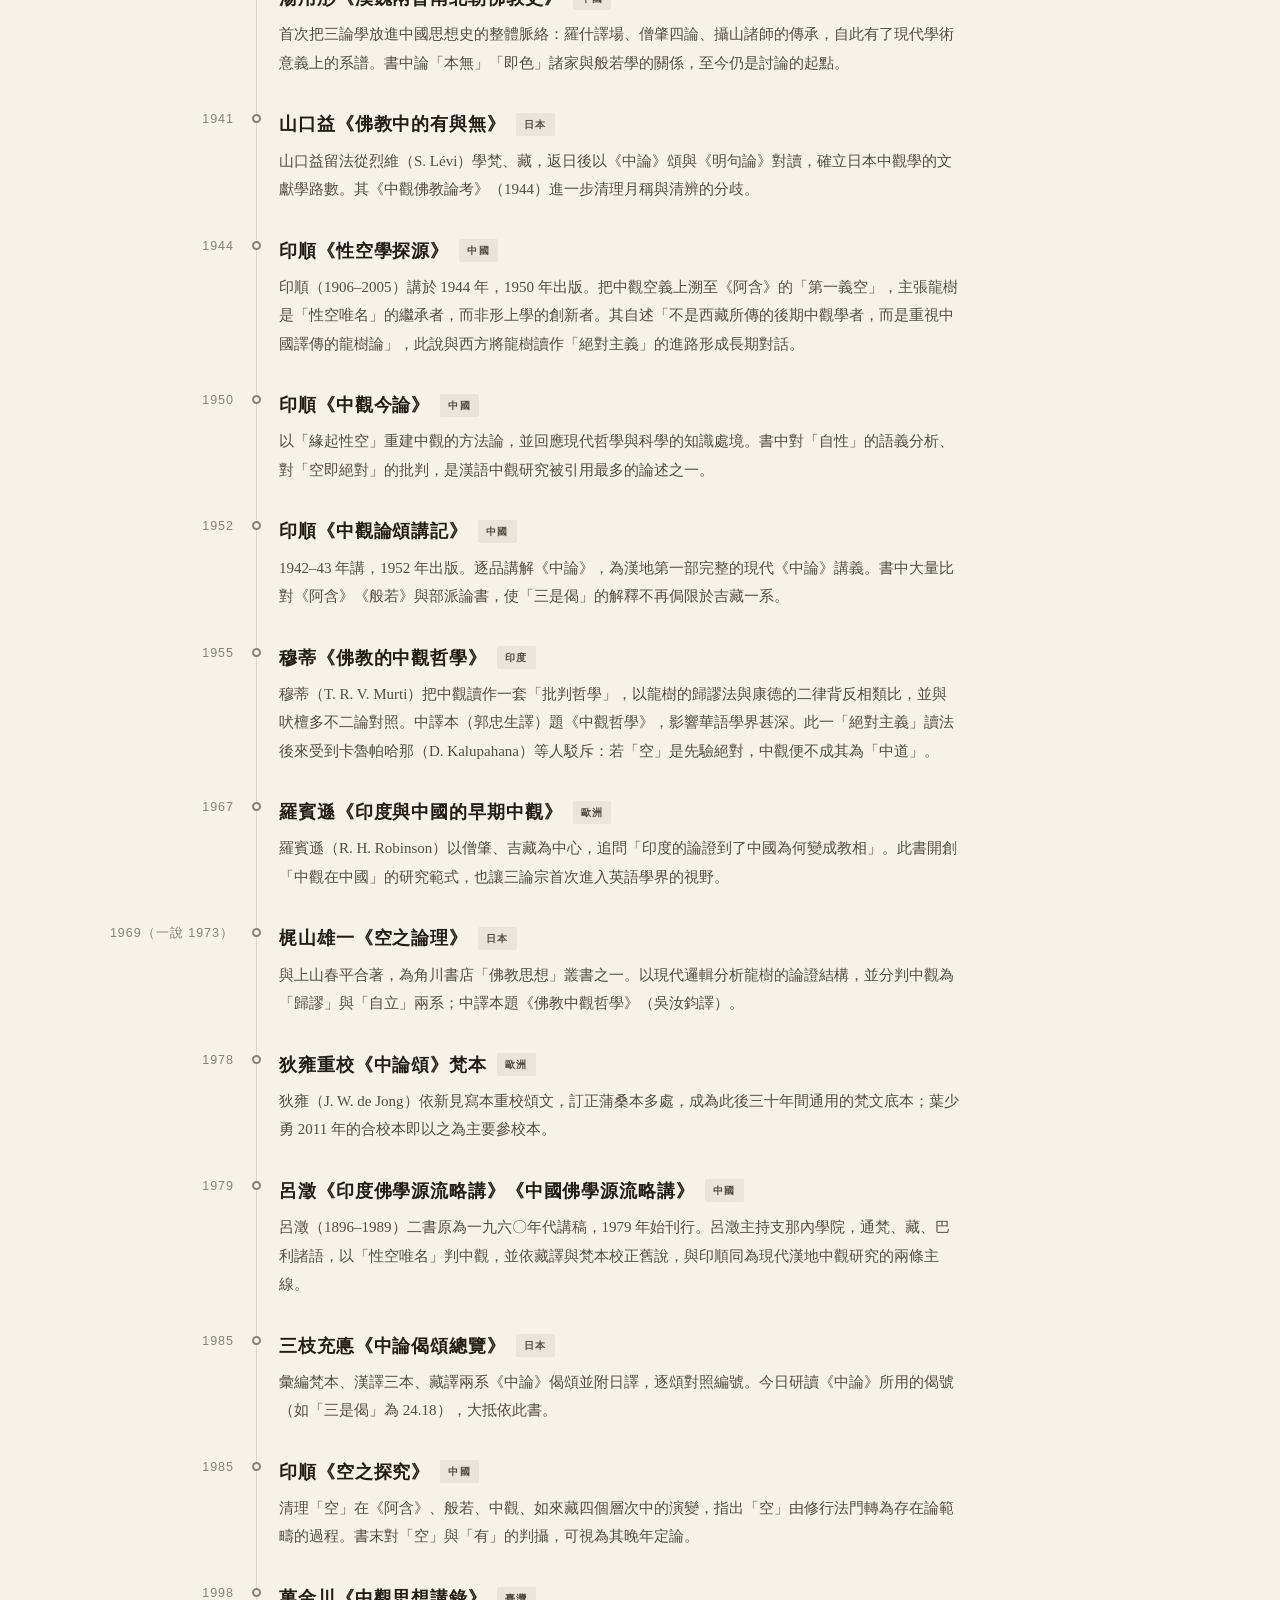
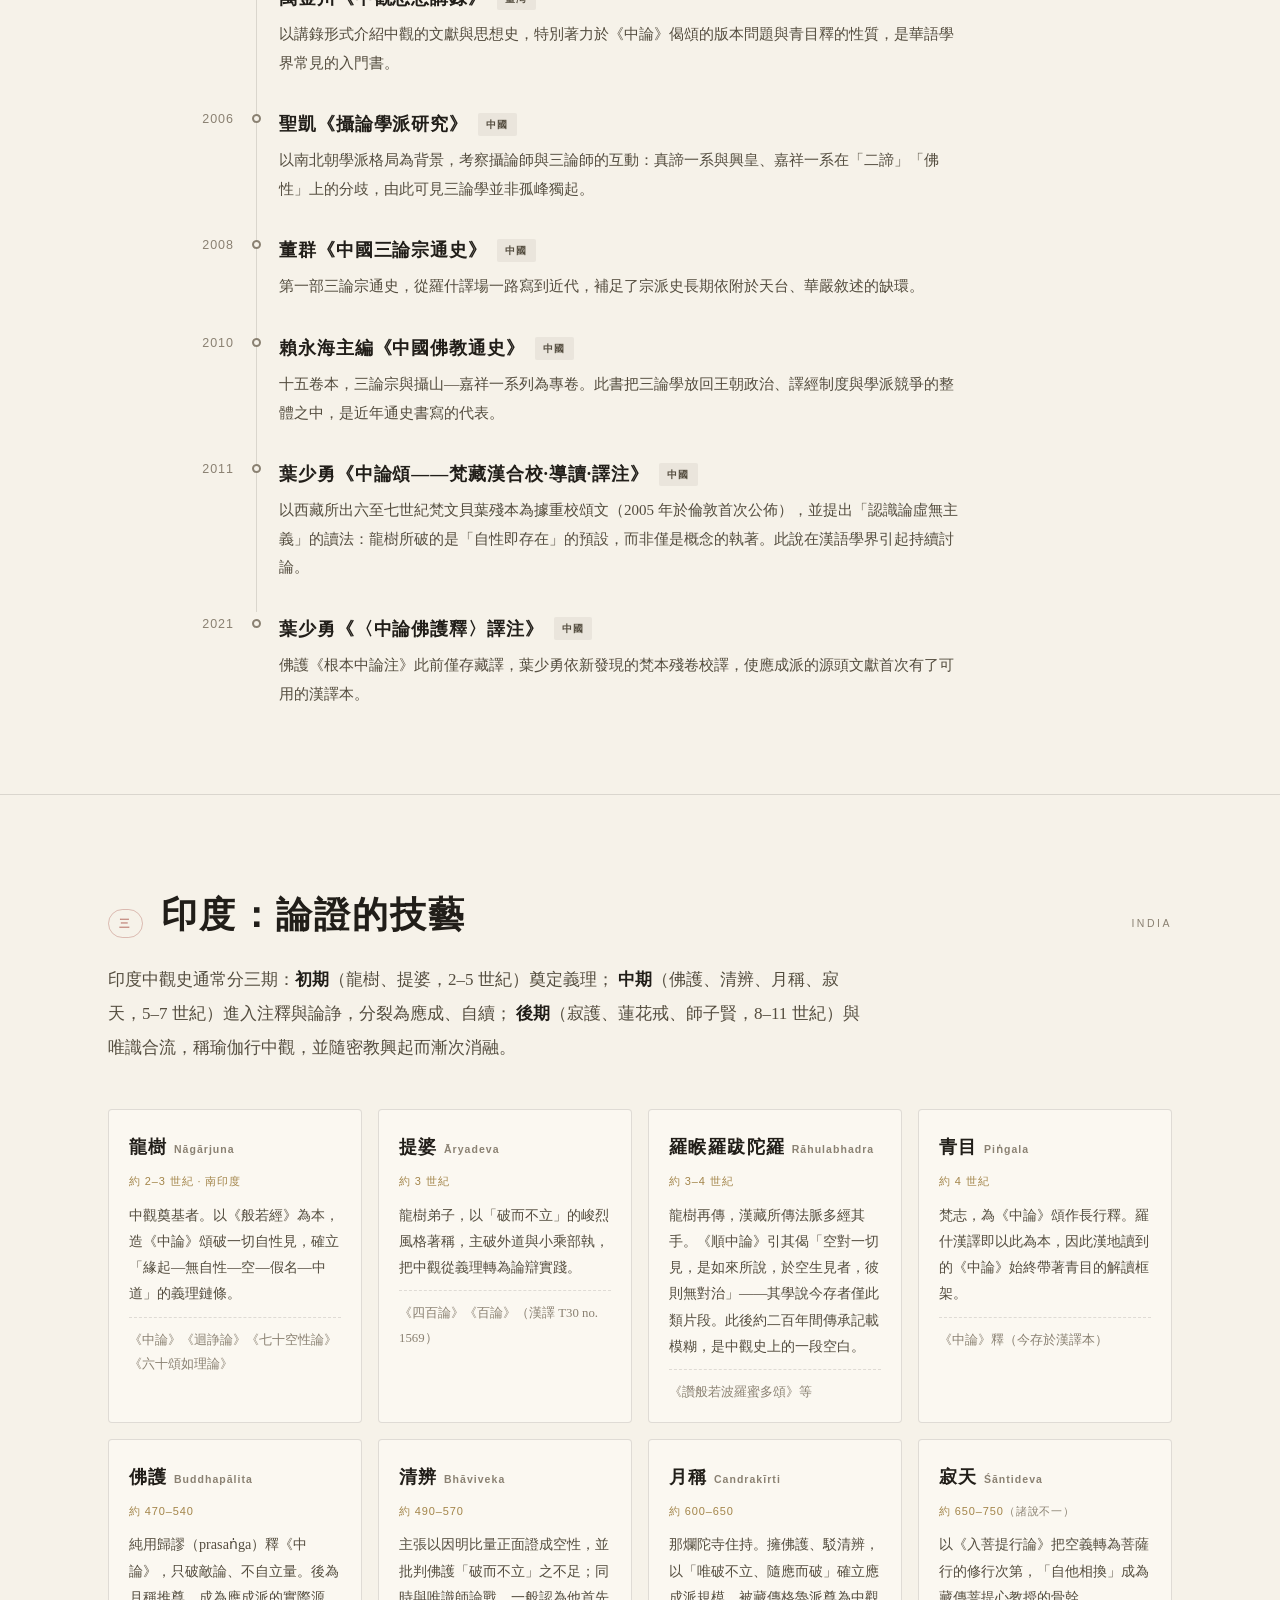
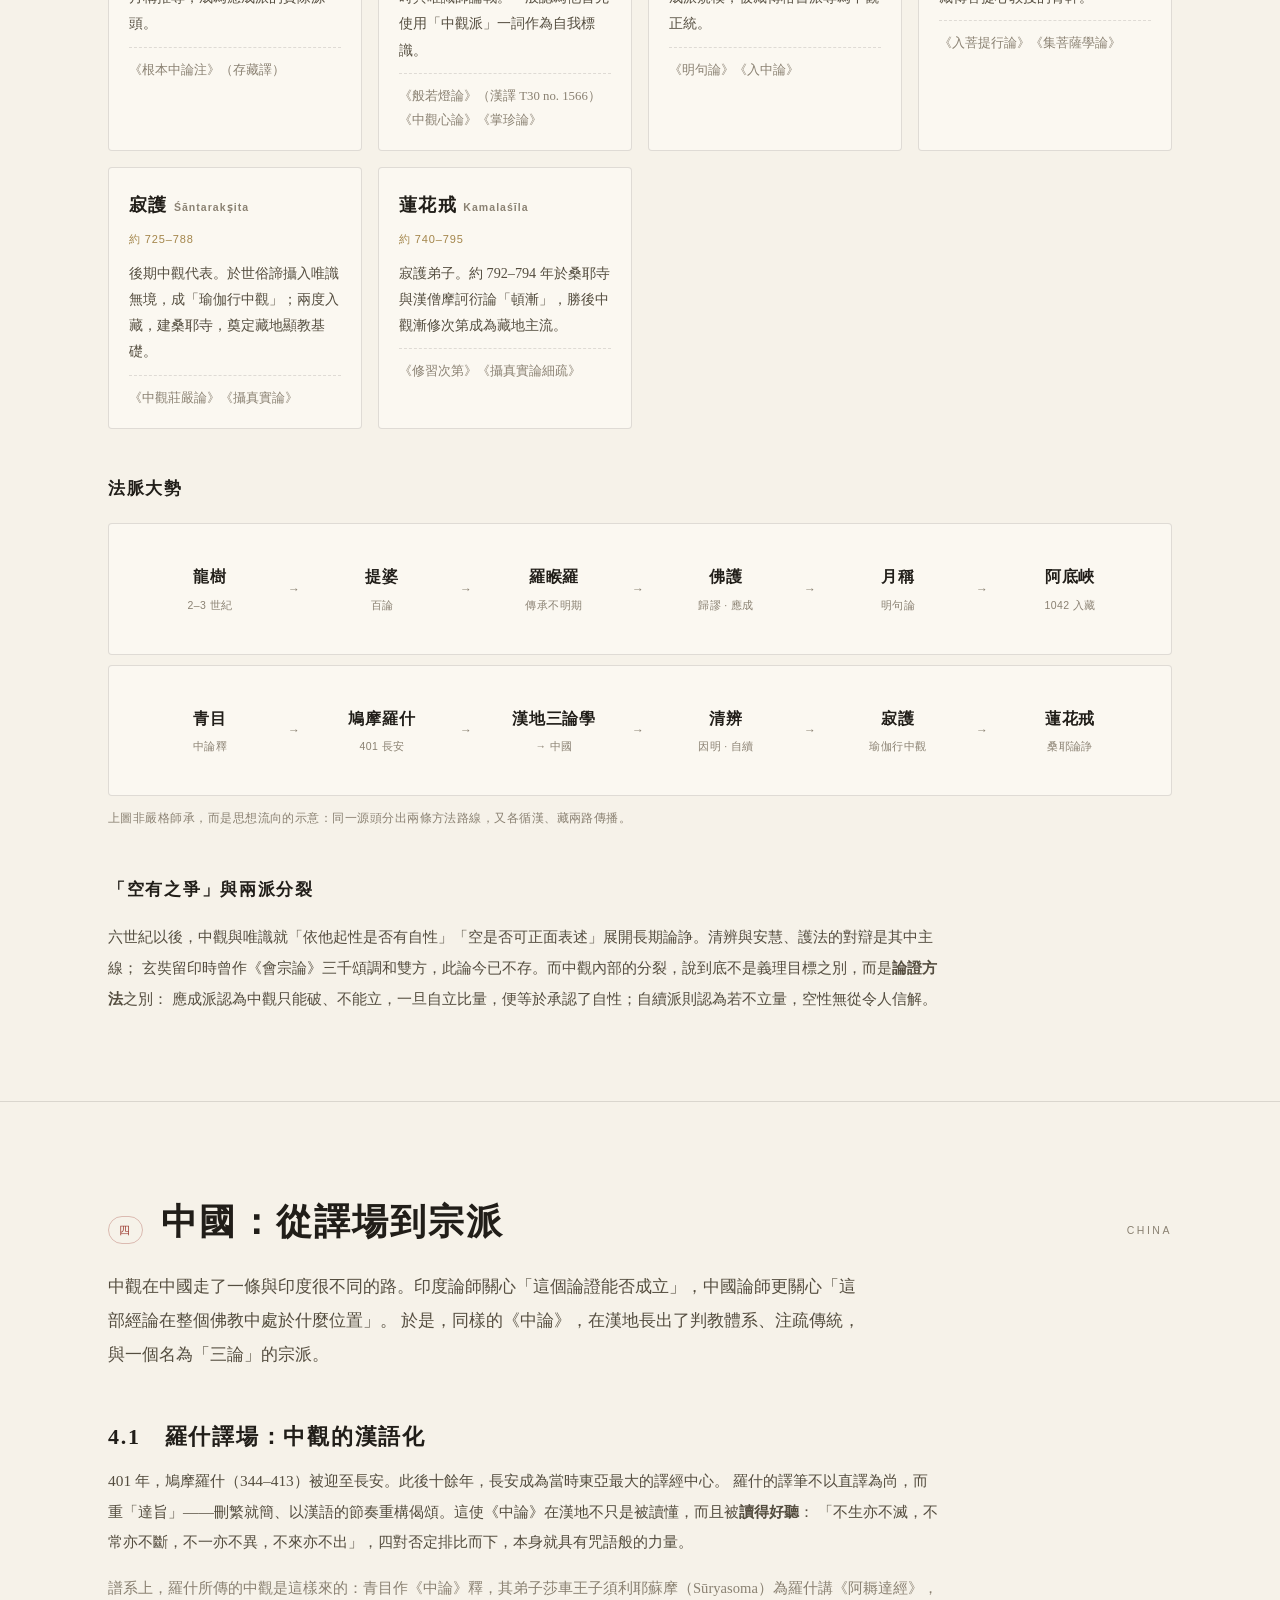
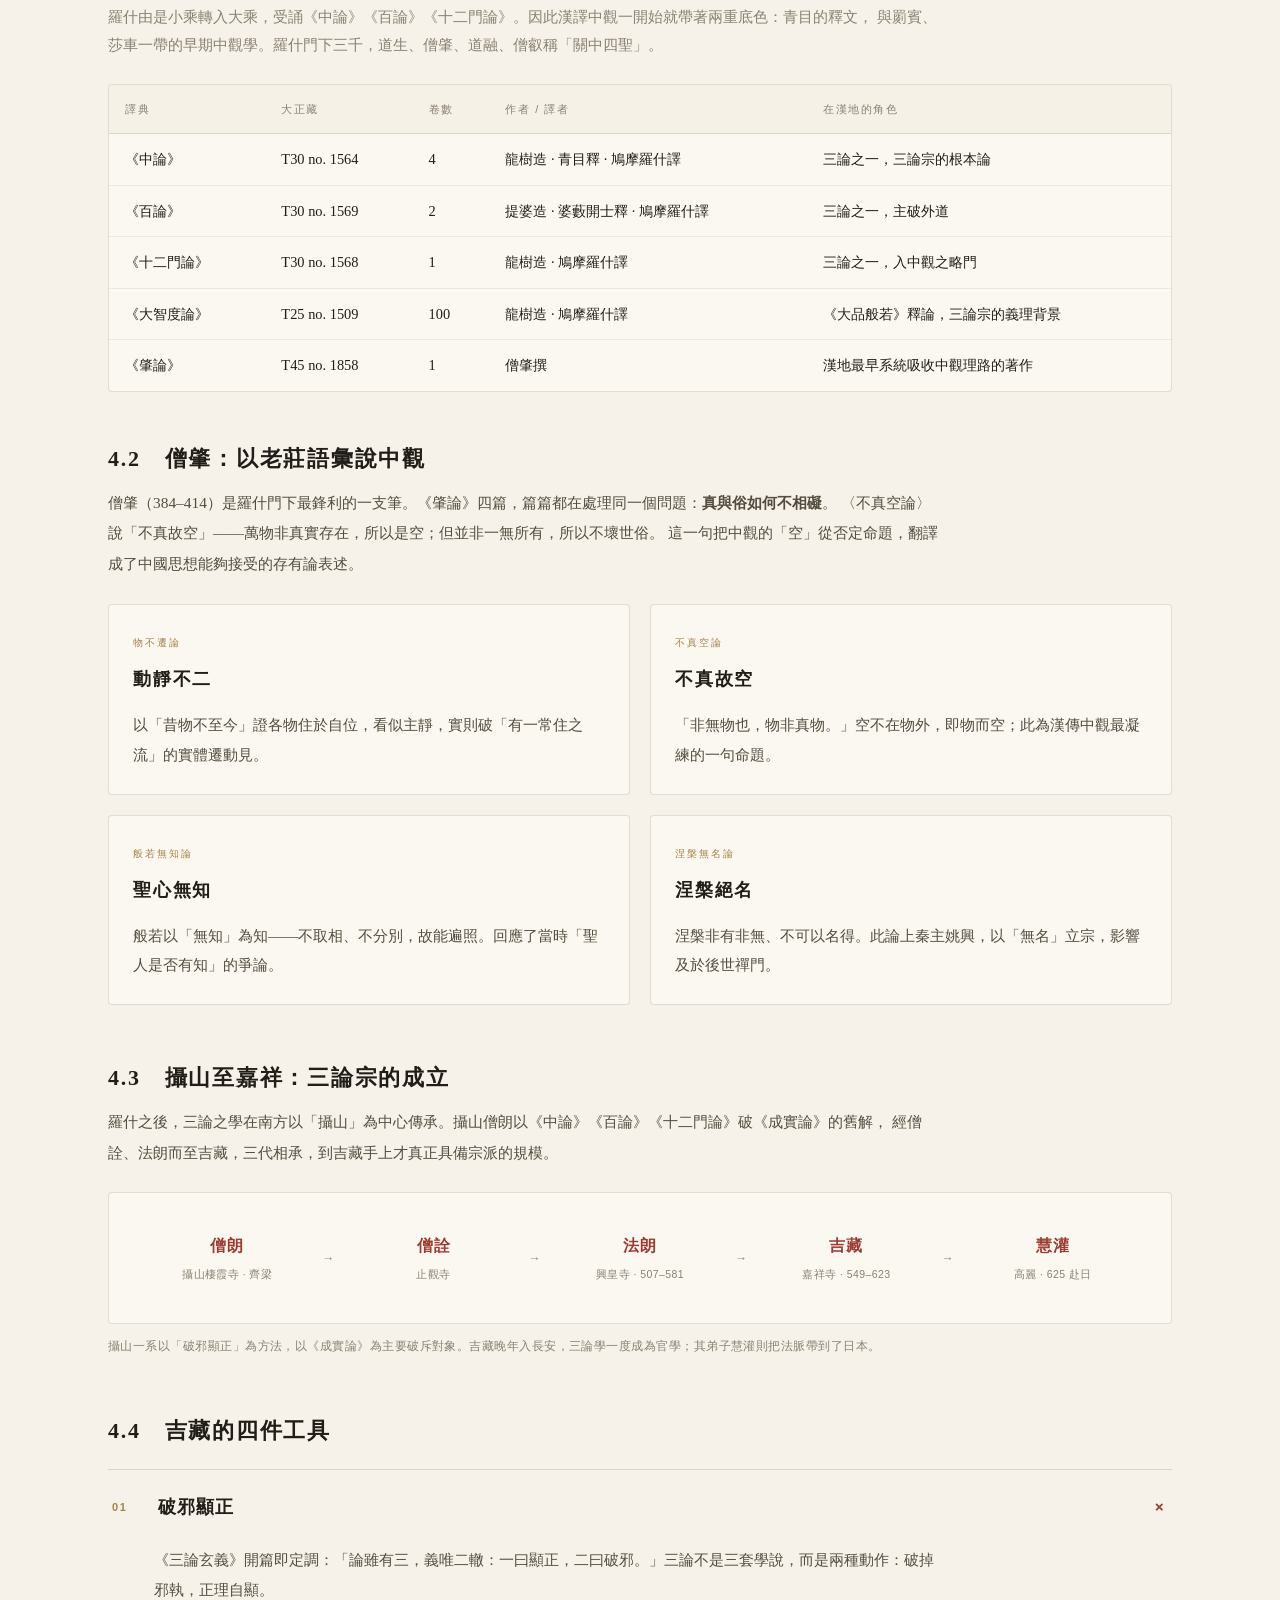
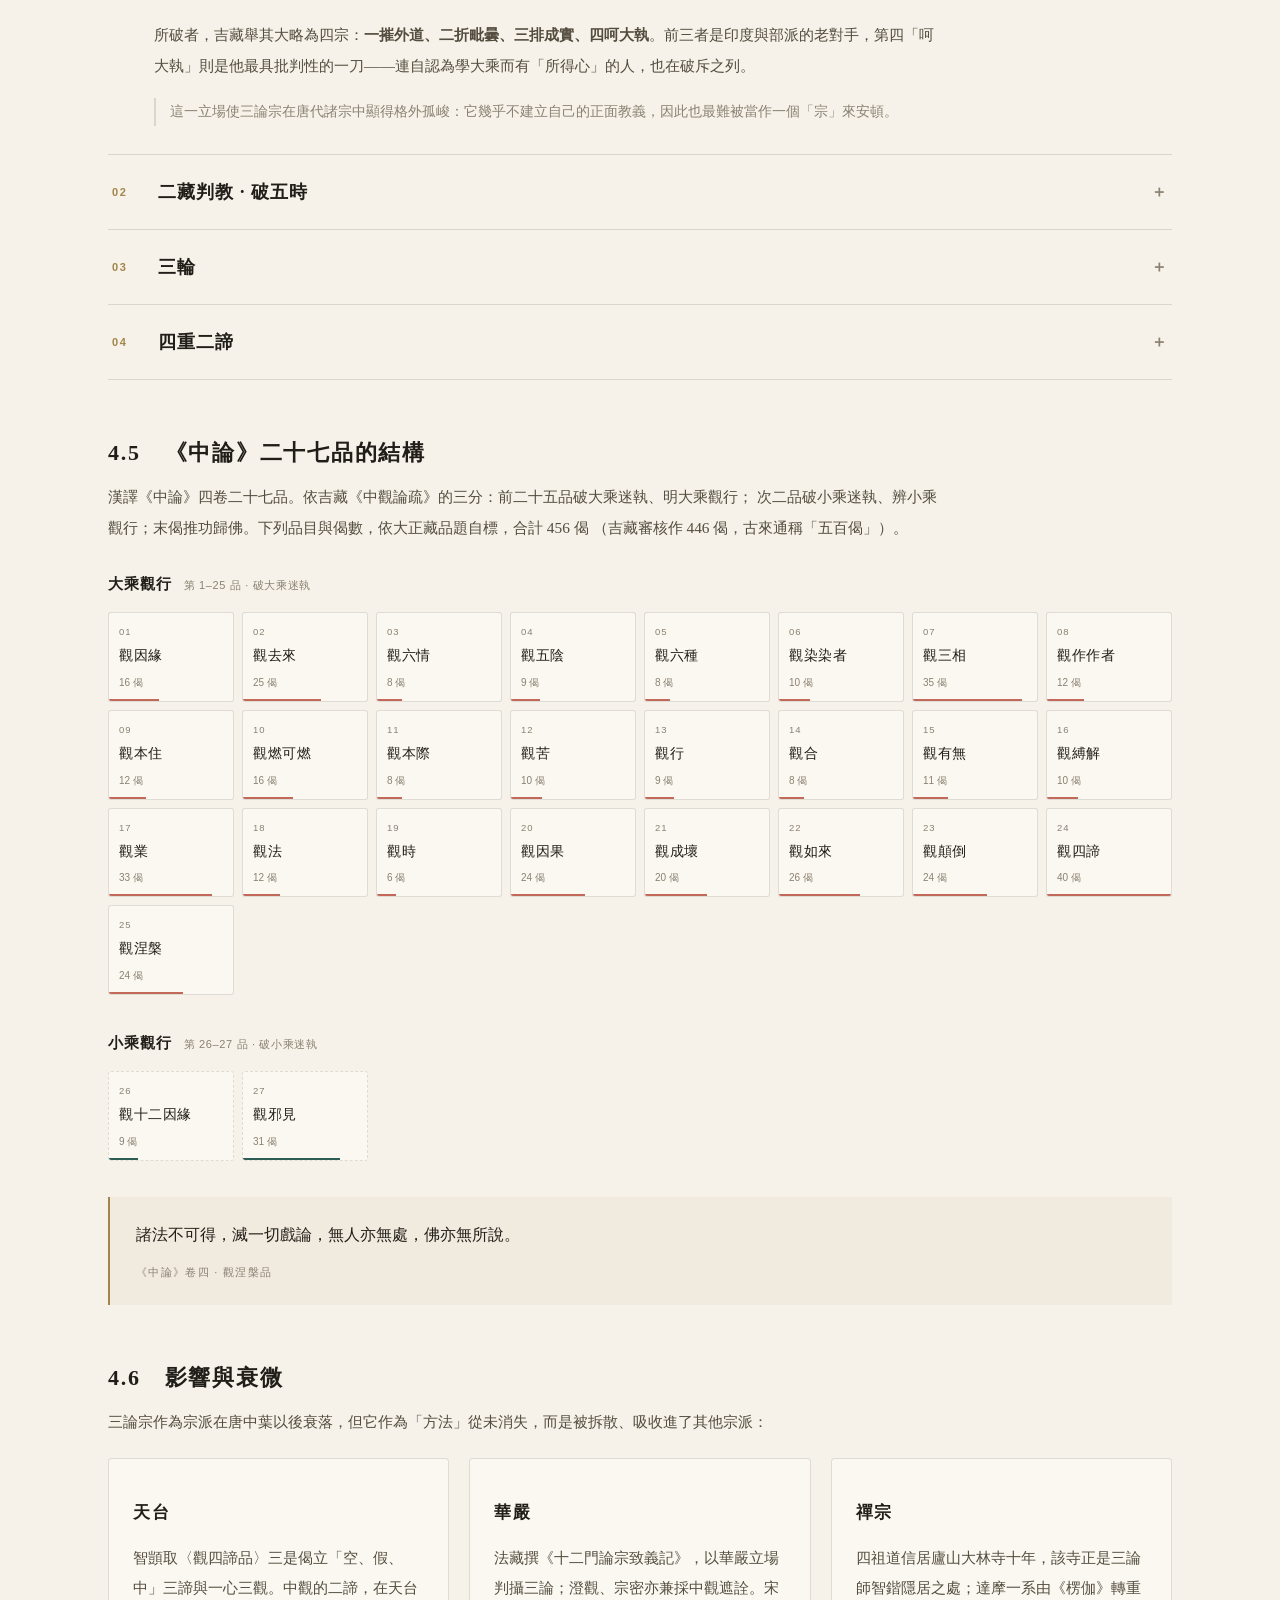
==== commit e96fe8f3: "阅读页上线：心经白文与四十六条注、术语表 线上为只读本：页面探测不到本地 api/*，即转唯读，注文改读 annotations/T08n0251.json，术语读 glossary/terms.js" ====
--- a/index.html
+++ b/index.html
@@ -67,6 +67,12 @@
 }
 nav.menu a:hover{background:rgba(33,30,25,.05);color:var(--ink)}
 nav.menu a.on{color:var(--red);background:rgba(156,58,48,.07)}
+a.enter{
+  font-family:var(--sans);font-size:12px;letter-spacing:.12em;color:var(--red);
+  border:1px solid rgba(156,58,48,.32);border-radius:4px;padding:7px 13px;
+  background:rgba(156,58,48,.045);flex:none;white-space:nowrap;transition:.2s;
+}
+a.enter:hover{background:var(--red);color:#fdf9f2;border-color:var(--red)}
 
 /* ---------- hero ---------- */
 .hero{padding:78px 0 60px;position:relative;overflow:hidden}
@@ -252,6 +258,8 @@
 .prov tr.grp td{font-size:12px;letter-spacing:.12em;color:var(--ink-3);border-bottom:1px solid var(--line);padding-top:14px}
 .prov a{color:inherit;border-bottom:1px solid var(--line)}
 .prov a{color:inherit;border-bottom:1px solid var(--line)}
+.prov a{color:inherit;border-bottom:1px solid var(--line)}
+.prov a{color:inherit;border-bottom:1px solid var(--line)}
 table{width:100%;border-collapse:collapse;font-size:14.4px;min-width:760px}
 thead th{
   text-align:left;font-family:var(--sans);font-size:11px;letter-spacing:.14em;color:var(--ink-3);
@@ -300,10 +308,11 @@
   .brand em{display:none}
   nav.menu{
     display:flex;overflow-x:auto;flex-wrap:nowrap;gap:0;
-    -webkit-overflow-scrolling:touch;scrollbar-width:none;max-width:62vw;
+    -webkit-overflow-scrolling:touch;scrollbar-width:none;max-width:56vw;
   }
   nav.menu::-webkit-scrollbar{display:none}
   nav.menu a{padding:8px 9px;font-size:12px}
+  a.enter{padding:6px 10px;font-size:11.5px;letter-spacing:.08em}
   .sec-head .en{display:none}
   .ev{grid-template-columns:78px 1fr;gap:16px}
   .ev-y{font-size:10.5px;letter-spacing:0}
@@ -341,6 +350,7 @@
       <a href="#texts">經論</a>
       <a href="#compare">比較</a>
     </nav>
+    <a class="enter" href="reading.html">閱讀</a>
   </div>
 </header>
 
@@ -357,7 +367,7 @@
         一條關於<b>「空」</b>的思想線索，走了約一千八百年。
       </p>
       <p class="sub" style="font-size:15.5px;color:var(--ink-2);max-width:560px">
-        本頁以大正藏所收三十部典籍為底本，上溯印度論師的造論與註釋，
+        本頁以大正藏所收三十部典籍為底本，上溯印度論師的造論與注釋，
         下及隋唐三論宗的判教與注疏，終至日本南都三論宗的承襲與變形。
       </p>
       <div class="hero-meta">
@@ -492,7 +502,7 @@
       <article class="ev" data-c="in">
         <div class="ev-y">約 2–3 世紀</div>
         <div class="ev-b"><h4>龍樹造《中論》<span class="tag tag-in">印度</span></h4>
-        <p>生於南印度，約當中國東漢末至三國。造《中論》頌、〈迴諍論〉、〈七十空性論〉等，並相傳為《大智度論》所本。漢譯《中論》四卷二十七品，传统称「五百偈」。</p></div>
+        <p>生於南印度，約當中國東漢末至三國。造《中論》頌、〈迴諍論〉、〈七十空性論〉等，並相傳為《大智度論》所本。漢譯《中論》四卷二十七品，傳統稱「五百偈」。</p></div>
       </article>
       <article class="ev" data-c="in">
         <div class="ev-y">約 3 世紀</div>
@@ -506,8 +516,8 @@
       </article>
       <article class="ev" data-c="in">
         <div class="ev-y">約 4 世紀</div>
-        <div class="ev-b"><h4>青目作《中論》註<span class="tag tag-in">印度</span></h4>
-        <p>梵志青目（Piṅgala）為《中論》頌作長行釋，即鳩摩羅什漢譯所依之本。此釋文風樸質，後成為漢地研習《中論》的唯一完整古註。</p></div>
+        <div class="ev-b"><h4>青目作《中論》注<span class="tag tag-in">印度</span></h4>
+        <p>梵志青目（Piṅgala）為《中論》頌作長行釋，即鳩摩羅什漢譯所依之本。此釋文風樸質，後成為漢地研習《中論》的唯一完整古注。</p></div>
       </article>
       <article class="ev" data-c="cn">
         <div class="ev-y">401</div>
@@ -531,7 +541,7 @@
       </article>
       <article class="ev" data-c="in">
         <div class="ev-y">約 5–6 世紀</div>
-        <div class="ev-b"><h4>佛護作《根本中論註》<span class="tag tag-in">印度</span></h4>
+        <div class="ev-b"><h4>佛護作《根本中論注》<span class="tag tag-in">印度</span></h4>
         <p>佛護（Buddhapālita）純以歸謬法釋《中論》，只破不立，是為後世「應成」一系之遠祖。其書在印度一度湮沒，賴藏譯得存。</p></div>
       </article>
       <article class="ev" data-c="cn">
@@ -632,7 +642,7 @@
       <article class="ev" data-c="jp">
         <div class="ev-y">830</div>
         <div class="ev-b"><h4>玄叡《大乘三論大義鈔》<span class="tag tag-jp">日本</span></h4>
-        <p>天長七年（830），淳和天皇命六宗各撰宗義一卷，玄叡（？–840）代表三論宗撰《大乘三論大義鈔》四卷，列「空有」「常無常」「三一權實」等十種諍論，逐一以三論立場回應法相、天台諸宗。此書為「天長六本宗書」之一，也是了解日本三論宗如何理解自身宗義的第一手材料。</p></div>
+        <p>天長七年（830），淳和天皇命六宗各撰宗義一卷，玄叡（？–840）代表三論宗撰《大乘三論大義鈔》四卷，列「空有」「常無常」「三一權實」等十種諍論，逐一以三論立場回應法相、天台諸宗。此書為「天長六本宗書」之一，也是瞭解日本三論宗如何理解自身宗義的第一手材料。</p></div>
       </article>
       <article class="ev" data-c="cn">
         <div class="ev-y">845</div>
@@ -642,7 +652,7 @@
       <article class="ev" data-c="jp">
         <div class="ev-y">875 / 905</div>
         <div class="ev-b"><h4>聖寶入東大寺東南院<span class="tag tag-jp">日本</span></h4>
-        <p>聖寶（832–909）本宗三論，兼學法相、華嚴，後受真言灌頂；貞觀十六年（875）開創醍醐寺。延喜五年（905）受佐伯氏所施東大寺東南院，任院主，此後門流相承，東南院遂為三論教學的據點，別稱「東南院流」。同年勸修寺獲准置三論宗年分度者一人，然須與真言宗並習——三論至此已附於密教之側。</p></div>
+        <p>聖寶（832–909）本宗三論，兼學法相、華嚴，後受真言灌頂；貞觀十六年（875）開創醍醐寺。延喜五年（905）受佐伯氏所施東大寺東南院，任院主，此後門流相承，東南院遂為三論教學的據點，別稱「東南院流」。同年勸修寺獲準置三論宗年分度者一人，然須與真言宗並習——三論至此已附於密教之側。</p></div>
       </article>
       <article class="ev" data-c="in">
         <div class="ev-y">1042</div>
@@ -673,7 +683,7 @@
       <article class="ev" data-c="md">
         <div class="ev-y">1844</div>
         <div class="ev-b"><h4>布奴夫《印度佛教史導論》<span class="tag tag-md">歐洲</span></h4>
-        <p>布奴夫（Eugène Burnouf）以尼泊爾所出梵文寫本講述印度佛教，佛學研究自此成為一門現代學科。其後《中論》不再只靠漢譯與註疏流傳，而有了梵本可與對讀。</p></div>
+        <p>布奴夫（Eugène Burnouf）以尼泊爾所出梵文寫本講述印度佛教，佛學研究自此成為一門現代學科。其後《中論》不再只靠漢譯與注疏流傳，而有了梵本可與對讀。</p></div>
       </article>
       <article class="ev" data-c="md">
         <div class="ev-y">1890</div>
@@ -718,7 +728,7 @@
       <article class="ev" data-c="md">
         <div class="ev-y">1952</div>
         <div class="ev-b"><h4>印順《中觀論頌講記》<span class="tag tag-md">中國</span></h4>
-        <p>1942–43 年講，1952 年出版。逐品講解《中論》，為漢地第一部完整的現代《中論》講義。書中大量比對《阿含》《般若》與部派論書，使「三是偈」的解釋不再局限於吉藏一系。</p></div>
+        <p>1942–43 年講，1952 年出版。逐品講解《中論》，為漢地第一部完整的現代《中論》講義。書中大量比對《阿含》《般若》與部派論書，使「三是偈」的解釋不再侷限於吉藏一系。</p></div>
       </article>
       <article class="ev" data-c="md">
         <div class="ev-y">1955</div>
@@ -778,12 +788,12 @@
       <article class="ev" data-c="md">
         <div class="ev-y">2011</div>
         <div class="ev-b"><h4>葉少勇《中論頌——梵藏漢合校·導讀·譯注》<span class="tag tag-md">中國</span></h4>
-        <p>以西藏所出六至七世紀梵文貝葉殘本為據重校頌文（2005 年於倫敦首次公布），並提出「認識論虛無主義」的讀法：龍樹所破的是「自性即存在」的預設，而非僅是概念的執著。此說在漢語學界引起持續討論。</p></div>
+        <p>以西藏所出六至七世紀梵文貝葉殘本為據重校頌文（2005 年於倫敦首次公佈），並提出「認識論虛無主義」的讀法：龍樹所破的是「自性即存在」的預設，而非僅是概念的執著。此說在漢語學界引起持續討論。</p></div>
       </article>
       <article class="ev" data-c="md">
         <div class="ev-y">2021</div>
         <div class="ev-b"><h4>葉少勇《〈中論佛護釋〉譯注》<span class="tag tag-md">中國</span></h4>
-        <p>佛護《根本中論註》此前僅存藏譯，葉少勇依新發現的梵本殘卷校譯，使應成派的源頭文獻首次有了可用的漢譯本。</p></div>
+        <p>佛護《根本中論注》此前僅存藏譯，葉少勇依新發現的梵本殘卷校譯，使應成派的源頭文獻首次有了可用的漢譯本。</p></div>
       </article>
     </div>
   </div>
@@ -799,7 +809,7 @@
     </div>
     <p class="lede rv">
       印度中觀史通常分三期：<strong>初期</strong>（龍樹、提婆，2–5 世紀）奠定義理；
-      <strong>中期</strong>（佛護、清辨、月稱、寂天，5–7 世紀）進入註釋與論諍，分裂為應成、自續；
+      <strong>中期</strong>（佛護、清辨、月稱、寂天，5–7 世紀）進入注釋與論諍，分裂為應成、自續；
       <strong>後期</strong>（寂護、蓮花戒、師子賢，8–11 世紀）與唯識合流，稱瑜伽行中觀，並隨密教興起而漸次消融。
     </p>
 
@@ -822,7 +832,7 @@
 
       <div class="person rv"><div class="nm">佛護<span class="rom">Buddhapālita</span></div><div class="dt">約 470–540</div>
         <p>純用歸謬（prasaṅga）釋《中論》，只破敵論、不自立量。後為月稱推尊，成為應成派的實際源頭。</p>
-        <div class="work">《根本中論註》（存藏譯）</div></div>
+        <div class="work">《根本中論注》（存藏譯）</div></div>
 
       <div class="person rv"><div class="nm">清辨<span class="rom">Bhāviveka</span></div><div class="dt">約 490–570</div>
         <p>主張以因明比量正面證成空性，並批判佛護「破而不立」之不足；同時與唯識師論戰。一般認為他首先使用「中觀派」一詞作為自我標識。</p>
@@ -833,7 +843,7 @@
         <div class="work">《明句論》《入中論》</div></div>
 
       <div class="person rv"><div class="nm">寂天<span class="rom">Śāntideva</span></div><div class="dt">約 650–750<span style="color:var(--ink-3)">（諸說不一）</span></div>
-        <p>以《入菩提行論》把空義轉為菩薩行的修行次第，「自他相換」成為藏傳菩提心教授的骨干。</p>
+        <p>以《入菩提行論》把空義轉為菩薩行的修行次第，「自他相換」成為藏傳菩提心教授的骨幹。</p>
         <div class="work">《入菩提行論》《集菩薩學論》</div></div>
 
       <div class="person rv"><div class="nm">寂護<span class="rom">Śāntarakṣita</span></div><div class="dt">約 725–788</div>
@@ -1031,7 +1041,7 @@
         <p>四祖道信居廬山大林寺十年，該寺正是三論師智鍇隱居之處；達摩一系由《楞伽》轉重《般若》，其間不無三論學的影響。</p></div>
     </div>
     <p class="rv" style="font-size:15.4px;color:var(--ink-2);line-height:2;max-width:830px;margin:24px 0 0">
-      衰落的原因，一半在外、一半在內。在外，是唐初三論與唯識、天台、華嚴的競爭中缺乏制度依托——
+      衰落的原因，一半在外、一半在內。在外，是唐初三論與唯識、天台、華嚴的競爭中缺乏制度依託——
       它沒有獨立的山門與穩定的僧團經濟；在內，則是它的性格使然：一個以「破」為方法的宗派，
       很難把自己建設成一個可供人依止的「宗」。會昌法難以後，嘉祥一系的章疏在中土散亡，
       三論之學遂成絕響，直到近代楊文會從日本請回佚籍、金陵刻經處與支那內學院重刊疏釋，中觀學才再度回到漢地學術視野。
@@ -1084,7 +1094,7 @@
         <div class="work">宗論 · 三論對法相</div></div>
 
       <div class="person"><div class="nm">玄叡<span style="font-size:11px;color:var(--ink-3)">（玄睿）</span></div><div class="dt">安澄弟子 · 西大寺</div>
-        <p>安澄弟子，後住西大寺。天長七年（830）奉淳和天皇命撰《大乘三論大義鈔》四卷，為「天長六本宗書」之一，以日本學僧的問題意識重新整理三論宗義，是了解日本三論學理解方式的第一手材料。</p>
+        <p>安澄弟子，後住西大寺。天長七年（830）奉淳和天皇命撰《大乘三論大義鈔》四卷，為「天長六本宗書」之一，以日本學僧的問題意識重新整理三論宗義，是瞭解日本三論學理解方式的第一手材料。</p>
         <div class="work">《三論大義鈔》四卷</div></div>
 
       <div class="person"><div class="nm">聖寶</div><div class="dt">832–909 · 905 東大寺東南院</div>
@@ -1151,7 +1161,7 @@
       <span class="en">Texts</span>
     </div>
     <p class="lede rv">
-      下表三十部：印度論典十五部、漢地撰述十部、日本撰述五部，均據大正藏原文校錄，逐部標註冊號、經號與起訖頁碼，可依經號在 CBETA 覆核。
+      下表三十部：印度論典十五部、漢地撰述十部、日本撰述五部，均據大正藏原文校錄，逐部標注冊號、經號與起訖頁碼，可依經號在 CBETA 覆核。
       日本五部為大正藏續諸宗部（第六十五、七十卷）所收，CBETA 未收，其電子文本另據 SAT 漢文大藏經文本庫校核。
       逐部出處見表下〈版本出處〉，可按國別篩選。
     </p>
@@ -1176,7 +1186,7 @@
     <details class="prov rv">
       <summary>版本出處 · 三十部</summary>
       <div class="prov-body">
-        <p class="prov-note">冊號、經號依大正藏；頁為經文起訖，非全冊頁碼。日本五部編入續諸宗部（T65 · T70），CBETA 未收，頁碼依 SAT 漢文大藏經文本庫。</p>
+        <p class="prov-note">冊號、經號依大正藏；頁為經文起訖，非全冊頁碼。印度、漢地二十五部按 CBETA 覆核；日本五部編入續諸宗部（T65 · T70），CBETA 未收，改按 SAT 漢文大藏經文本庫覆核，點 SAT 即至該經卷首，其後可按經號、冊、頁跳轉。</p>
         <table>
           <thead><tr><th>書名</th><th>大正藏</th><th>頁</th><th>卷</th><th>撰述</th><th>覆核</th></tr></thead>
           <tbody>
@@ -1208,15 +1218,19 @@
             <tr><td>二諦義</td><td>T45 no. 1854</td><td>77–115</td><td>3</td><td>隋 吉藏撰</td><td><a href="https://cbetaonline.dila.edu.tw/zh/T1854" target="_blank" rel="noopener">CBETA</a></td></tr>
             <tr><td>淨名玄論</td><td>T38 no. 1780</td><td>853–908</td><td>8</td><td>隋 吉藏撰</td><td><a href="https://cbetaonline.dila.edu.tw/zh/T1780" target="_blank" rel="noopener">CBETA</a></td></tr>
             <tr class="grp"><td colspan="6">日本撰述</td></tr>
-            <tr><td>中論疏記</td><td>T65 no. 2255</td><td>1–248</td><td>8</td><td>日本 安澄撰</td><td><span style="color:var(--ink-3)">未收</span></td></tr>
-            <tr><td>大乘三論大義鈔</td><td>T70 no. 2296</td><td>119–173</td><td>4</td><td>日本 玄叡集</td><td><span style="color:var(--ink-3)">未收</span></td></tr>
-            <tr><td>三論玄疏文義要</td><td>T70 no. 2299</td><td>199–378</td><td>10</td><td>日本 珍海撰</td><td><span style="color:var(--ink-3)">未收</span></td></tr>
-            <tr><td>三論名教抄</td><td>T70 no. 2306</td><td>693–832</td><td>15</td><td>日本 珍海撰</td><td><span style="color:var(--ink-3)">未收</span></td></tr>
-            <tr><td>三論玄義檢幽集</td><td>T70 no. 2300</td><td>379–498</td><td>7</td><td>日本 澄禪撰</td><td><span style="color:var(--ink-3)">未收</span></td></tr>
+            <tr><td>中論疏記</td><td>T65 no. 2255</td><td>1–248</td><td>8</td><td>日本 安澄撰</td><td><a href="https://21dzk.l.u-tokyo.ac.jp/SAT/satdb2015.php?mode=detail&mode2=1&ob=1&num1=2255&vol=65&page=1" target="_blank" rel="noopener">SAT</a></td></tr>
+            <tr><td>大乘三論大義鈔</td><td>T70 no. 2296</td><td>119–173</td><td>4</td><td>日本 玄叡集</td><td><a href="https://21dzk.l.u-tokyo.ac.jp/SAT/satdb2015.php?mode=detail&mode2=1&ob=1&num1=2296&vol=70&page=119" target="_blank" rel="noopener">SAT</a></td></tr>
+            <tr><td>三論玄疏文義要</td><td>T70 no. 2299</td><td>199–378</td><td>10</td><td>日本 珍海撰</td><td><a href="https://21dzk.l.u-tokyo.ac.jp/SAT/satdb2015.php?mode=detail&mode2=1&ob=1&num1=2299&vol=70&page=199" target="_blank" rel="noopener">SAT</a></td></tr>
+            <tr><td>三論名教抄</td><td>T70 no. 2306</td><td>693–832</td><td>15</td><td>日本 珍海撰</td><td><a href="https://21dzk.l.u-tokyo.ac.jp/SAT/satdb2015.php?mode=detail&mode2=1&ob=1&num1=2306&vol=70&page=693" target="_blank" rel="noopener">SAT</a></td></tr>
+            <tr><td>三論玄義檢幽集</td><td>T70 no. 2300</td><td>379–498</td><td>7</td><td>日本 澄禪撰</td><td><a href="https://21dzk.l.u-tokyo.ac.jp/SAT/satdb2015.php?mode=detail&mode2=1&ob=1&num1=2300&vol=70&page=379" target="_blank" rel="noopener">SAT</a></td></tr>
           </tbody>
         </table>
       </div>
     </details>
+
+
+
+
 
 
 
@@ -1240,7 +1254,7 @@
         <div class="en">INDIA · 2–11 C.</div>
         <dl>
           <dt>核心關切</dt><dd>論證是否成立、空性可否正面表述</dd>
-          <dt>主要文體</dt><dd>頌 + 註釋；因明論式</dd>
+          <dt>主要文體</dt><dd>頌 + 注釋；因明論式</dd>
           <dt>內部張力</dt><dd>應成 / 自續；中觀 / 瑜伽</dd>
           <dt>代表人物</dt><dd>龍樹、提婆、佛護、清辨、月稱、寂天</dd>
           <dt>終局</dt><dd>隨密教興起而消融，應成見經阿底峽入藏而大盛</dd>
@@ -1288,7 +1302,7 @@
           <li>三十部底本見下方〈版本出處〉，印度論典 15 部：《中論》《順中論》《般若燈論釋》《百論》《大智度論》《十二門論》《廣百論本》《大乘廣百論釋論》《百字論》《大乘掌珍論》《六十頌如理論》《大乘破有論》《大乘二十頌論》《壹輸盧迦論》《十八空論》</li>
           <li>漢地撰述 10 部：《中觀論疏》《百論疏》《十二門論疏》《大乘玄論》《三論玄義》《二諦義》《淨名玄論》《肇論》《肇論疏》《肇論新疏》</li>
           <li>日本撰述 5 部：《中論疏記》（T65 no. 2255）、《大乘三論大義鈔》（T70 no. 2296）、《三論玄疏文義要》（T70 no. 2299）、《三論玄義檢幽集》（T70 no. 2300）、《三論名教抄》（T70 no. 2306）</li>
-          <li>引文依大正藏原文（多為繁體），標註冊號與經號</li>
+          <li>引文依大正藏原文（多為繁體），標注冊號與經號</li>
         </ul>
       </div>
       <div>
@@ -1307,16 +1321,16 @@
           <li>人物生卒年多為學界推定，以「約」標示</li>
           <li>《中論》偈數依漢譯品題自標合計 456 偈；吉藏審核作 446 偈，古來通稱五百偈</li>
           <li>「三論宗」宗名與祖統主要由日本學僧整理，唐宋漢地並無此自稱</li>
-          <li>日本僧傳異說較多，如智藏入唐、聖寶東南院、道慈入唐年，均取較可據之一說並註明異文</li>
+          <li>日本僧傳異說較多，如智藏入唐、聖寶東南院、道慈入唐年，均取較可據之一說並注明異文</li>
           <li>「中觀學」為通名，不隸一宗；各地自稱不同——印度稱中觀師（mādhyamika）、漢地稱三論師、日本稱三論宗、藏地稱 dbu ma pa 或深見派，詳見第一節附說名義。「中觀論」係《中論》之詳名，出於吉藏，為書名非派名，本頁不取為派名</li>
-          <li>年表近代部分依著作初版年（或講說年）編次，同一年內數事並列；出版年有異說者隨文註明</li>
+          <li>年表近代部分依著作初版年（或講說年）編次，同一年內數事並列；出版年有異說者隨文注明</li>
           <li>日本撰述五部皆為漢文著作，編入大正藏續諸宗部，向無現代點校本；其電子文本取自第三方電子本，並經 SAT 校核，異體字與個別異文仍從整理本，未盡改從 SAT</li>
           <li>《中論疏記》底本卷次自卷三之末徑跳至卷五，卷四、卷六原無卷首標題，非內容殘缺；二十七品具足，經 SAT 全文核對頁次無闕</li>
         </ul>
       </div>
     </div>
     <div class="foot-note">
-      中觀學 · 三國總覽　|　以大正藏原文校錄　|　義理表述力求貼近原典，人物與年代取通行之說，異說處已隨文註明
+      中觀學 · 三國總覽　|　以大正藏原文校錄　|　義理表述力求貼近原典，人物與年代取通行之說，異說處已隨文注明
     </div>
   </div>
 </footer>
@@ -1380,8 +1394,8 @@
 /* ---------- text table ---------- */
 const TEXTS = [
   ['中論','T30 no. 1564','4','龍樹造 · 青目釋 · 鳩摩羅什譯','根本論頌 · 27品','in',1],
-  ['順中論','T30 no. 1565','2','龍樹造 · 無著釋 · 瞿曇般若流支譯','註釋（唯識立場）','in',1],
-  ['般若燈論釋','T30 no. 1566','15','龍樹偈本 · 清辨釋 · 波羅頗蜜多羅譯','註釋（自續系）','in',1],
+  ['順中論','T30 no. 1565','2','龍樹造 · 無著釋 · 瞿曇般若流支譯','注釋（唯識立場）','in',1],
+  ['般若燈論釋','T30 no. 1566','15','龍樹偈本 · 清辨釋 · 波羅頗蜜多羅譯','注釋（自續系）','in',1],
   ['百論','T30 no. 1569','2','提婆造 · 婆藪開士釋 · 鳩摩羅什譯','根本論 · 破外道','in',1],
   ['大智度論','T25 no. 1509','100','龍樹造 · 鳩摩羅什譯','釋經論（大品般若）','in',1],
   ['中觀論疏','T42 no. 1824','20','隋 吉藏撰','注疏 · 三論宗核心','cn',1],
@@ -1393,7 +1407,7 @@
   ['肇論新疏','T45 no. 1860','3','元 文才述','注疏','cn',1],
   ['十二門論','T30 no. 1568','1','龍樹造 · 鳩摩羅什譯','根本論 · 十二門','in',1],
   ['廣百論本','T30 no. 1570','1','聖天造 · 玄奘譯','根本論 · 提婆系','in',1],
-  ['大乘廣百論釋論','T30 no. 1571','10','聖天本 · 護法釋 · 玄奘譯','註釋（唯識立場）','in',1],
+  ['大乘廣百論釋論','T30 no. 1571','10','聖天本 · 護法釋 · 玄奘譯','注釋（唯識立場）','in',1],
   ['百字論','T30 no. 1572','1','提婆造 · 菩提流支譯','根本論 · 略本','in',1],
   ['大乘掌珍論','T30 no. 1578','2','清辨造 · 玄奘譯','論義 · 空有之爭','in',1],
   ['六十頌如理論','T30 no. 1575','1','龍樹造 · 施護譯','根本論 · 略本','in',1],
@@ -1408,7 +1422,7 @@
   ['大乘三論大義鈔','T70 no. 2296','4','日本 玄叡集','宗義 · 天長六本宗書之一','jp',1],
   ['三論玄疏文義要','T70 no. 2299','10','日本 珍海撰','宗義綱要 · 摘吉藏諸疏','jp',1],
   ['三論名教抄','T70 no. 2306','15','日本 珍海撰','名目集釋 · 八不 · 佛性 · 二諦','jp',1],
-  ['三論玄義檢幽集','T70 no. 2300','7','日本 澄禪撰','集註 · 引今已佚之書','jp',1]
+  ['三論玄義檢幽集','T70 no. 2300','7','日本 澄禪撰','集注 · 引今已佚之書','jp',1]
 ];
 
 const tb = document.querySelector('#txTable tbody');
@@ -1431,4 +1445,4 @@
 });
 </script>
 </body>
-</html>
+</html>
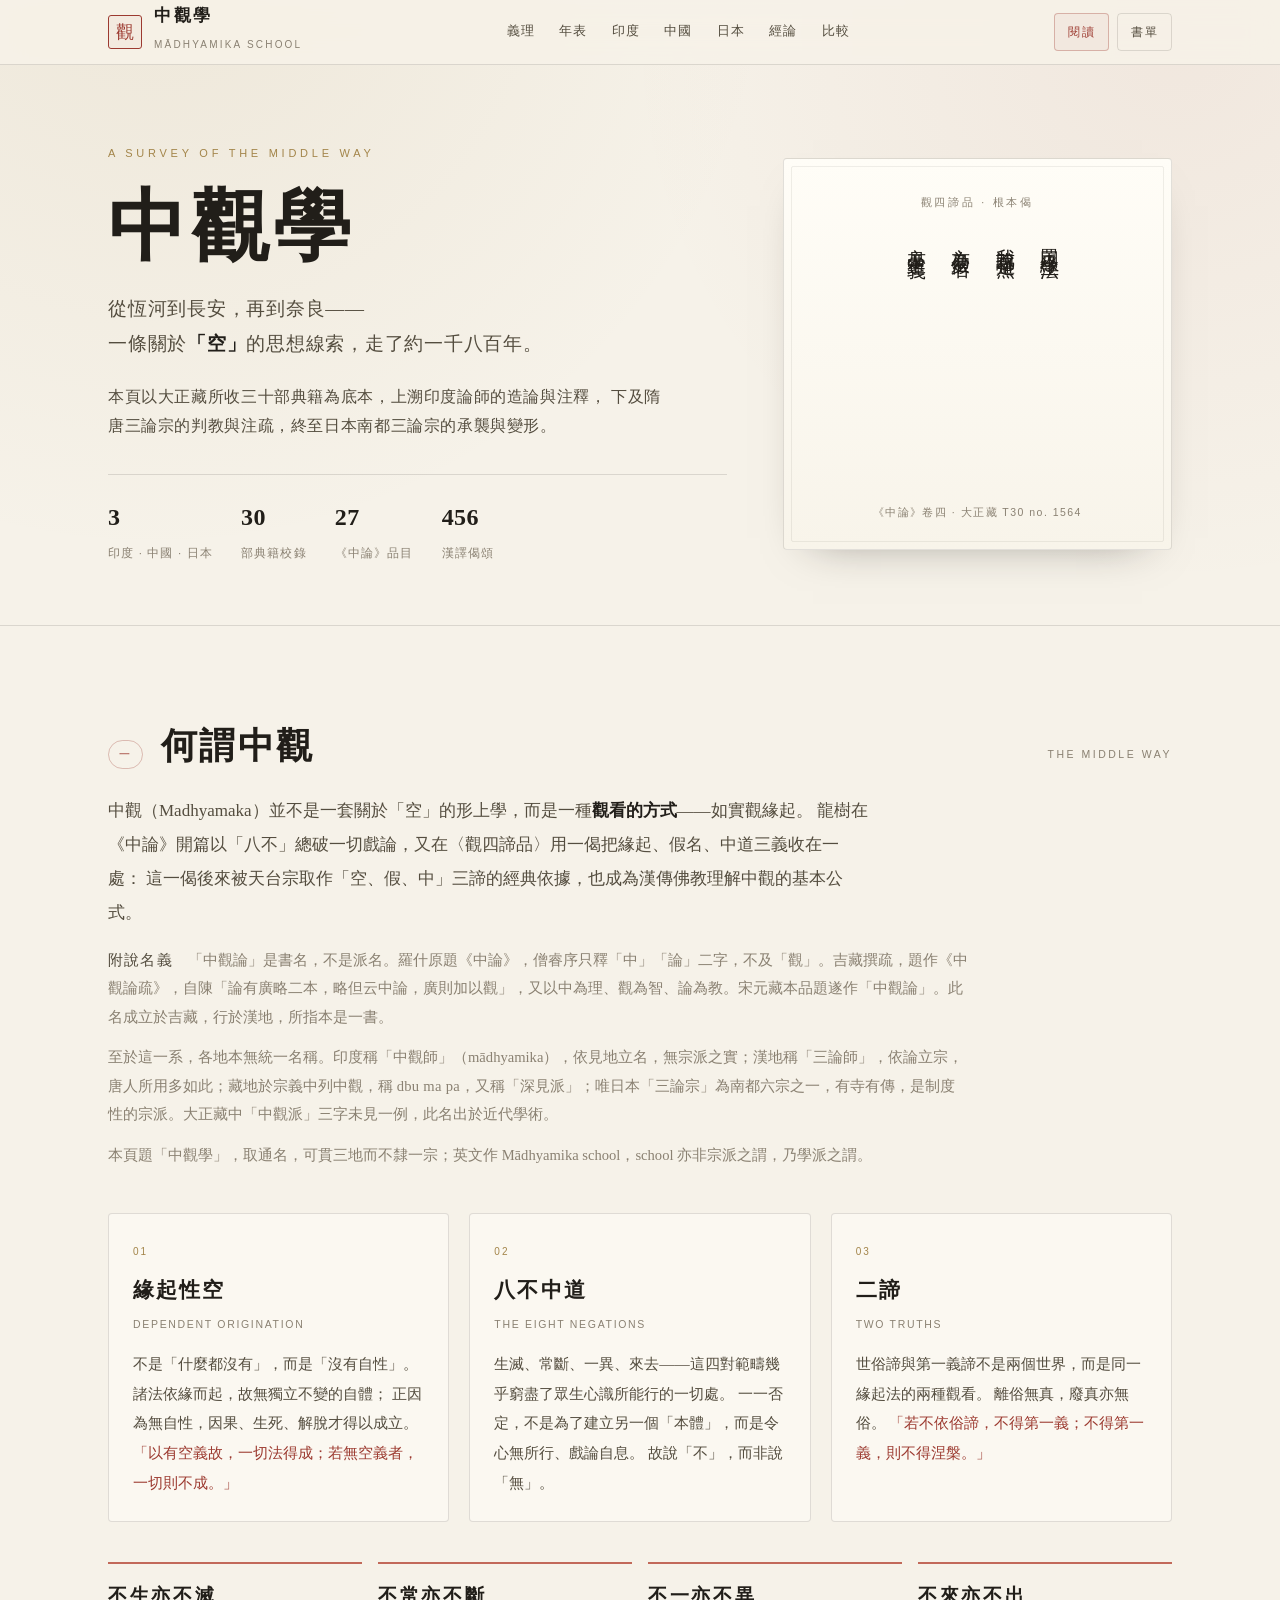
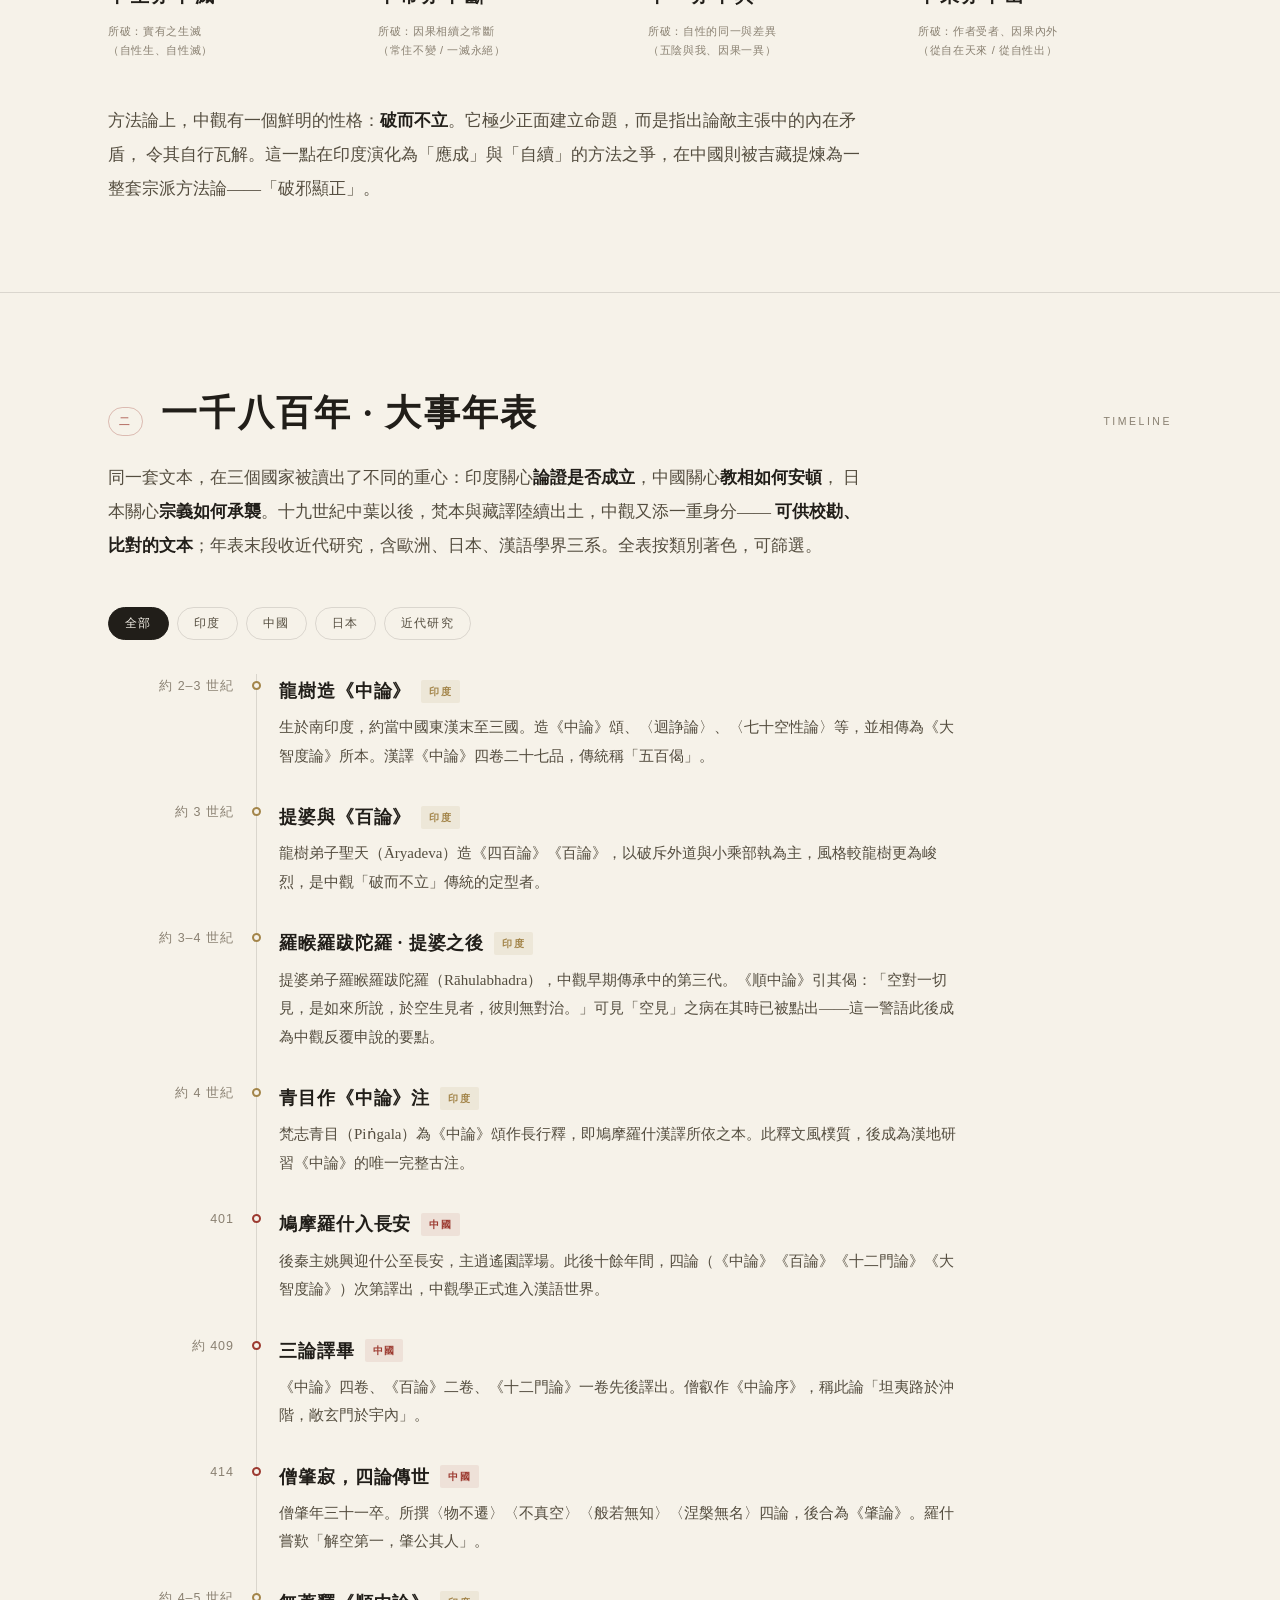
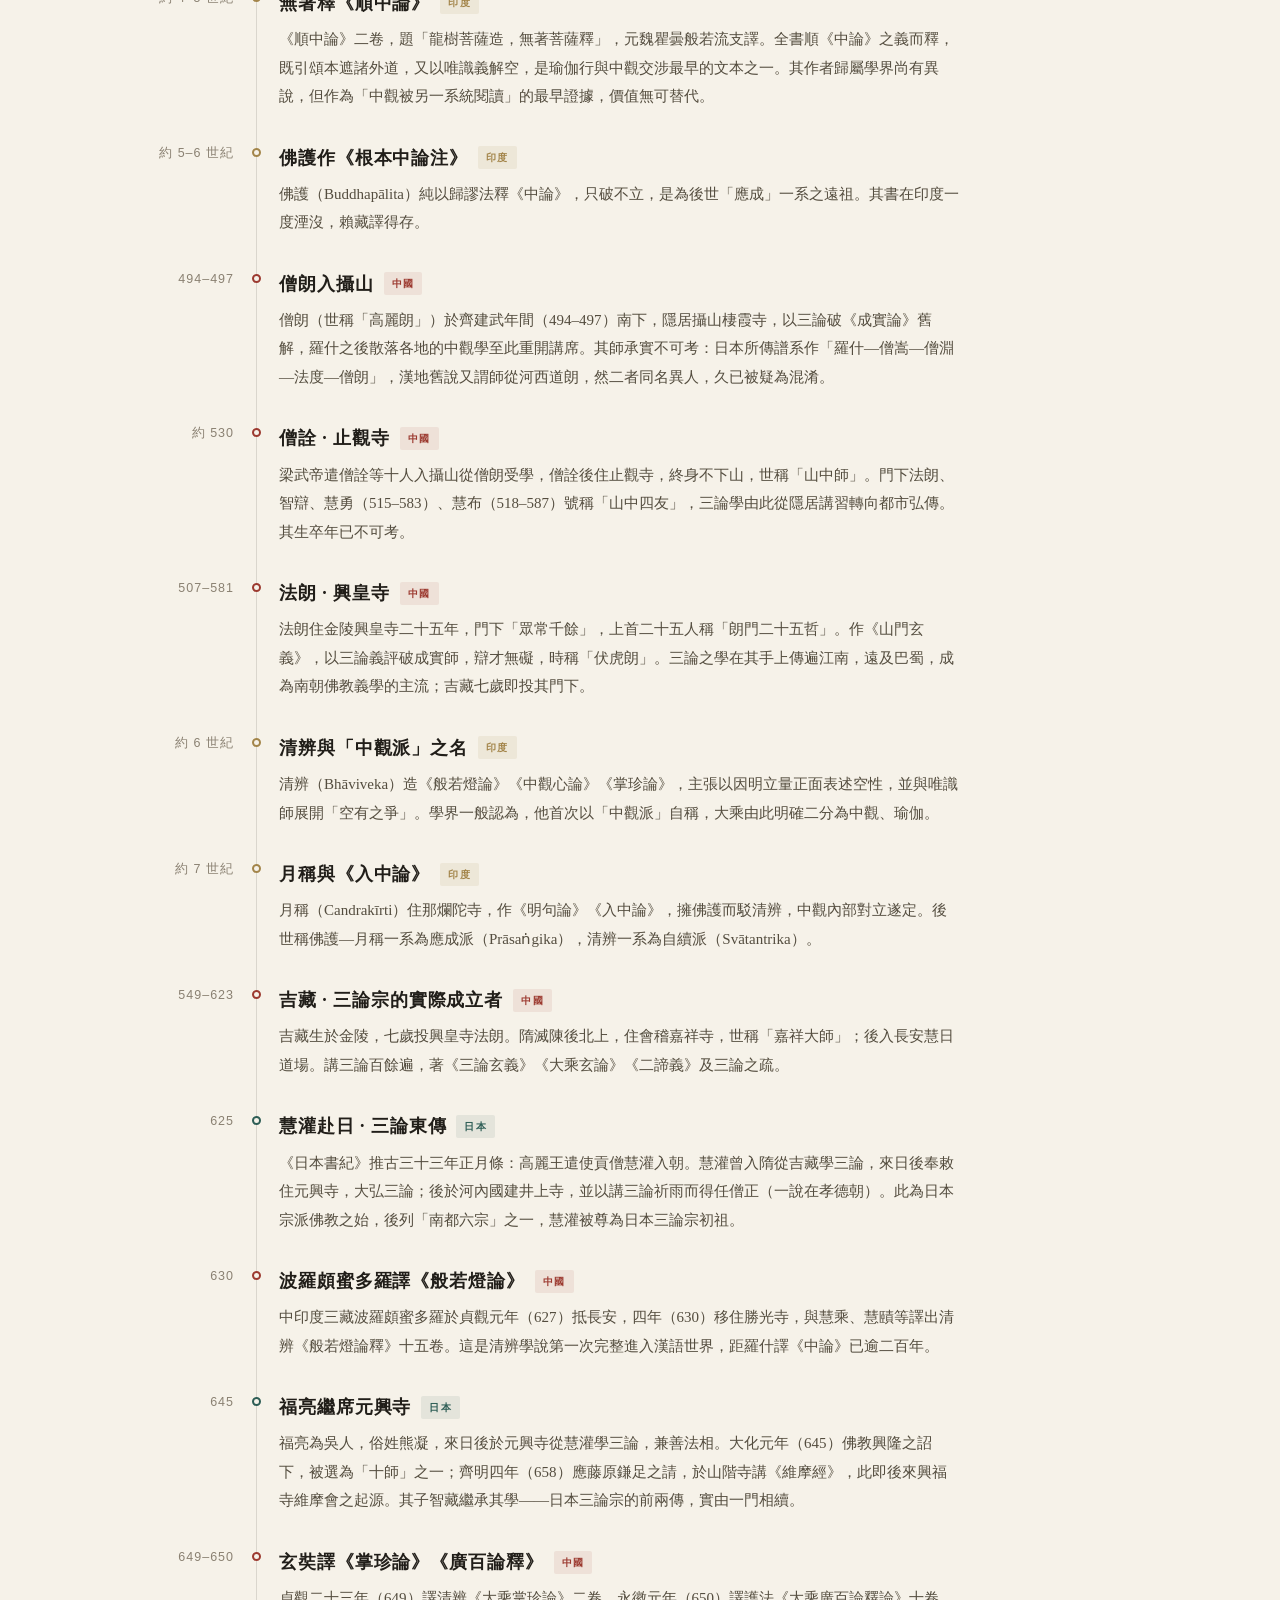
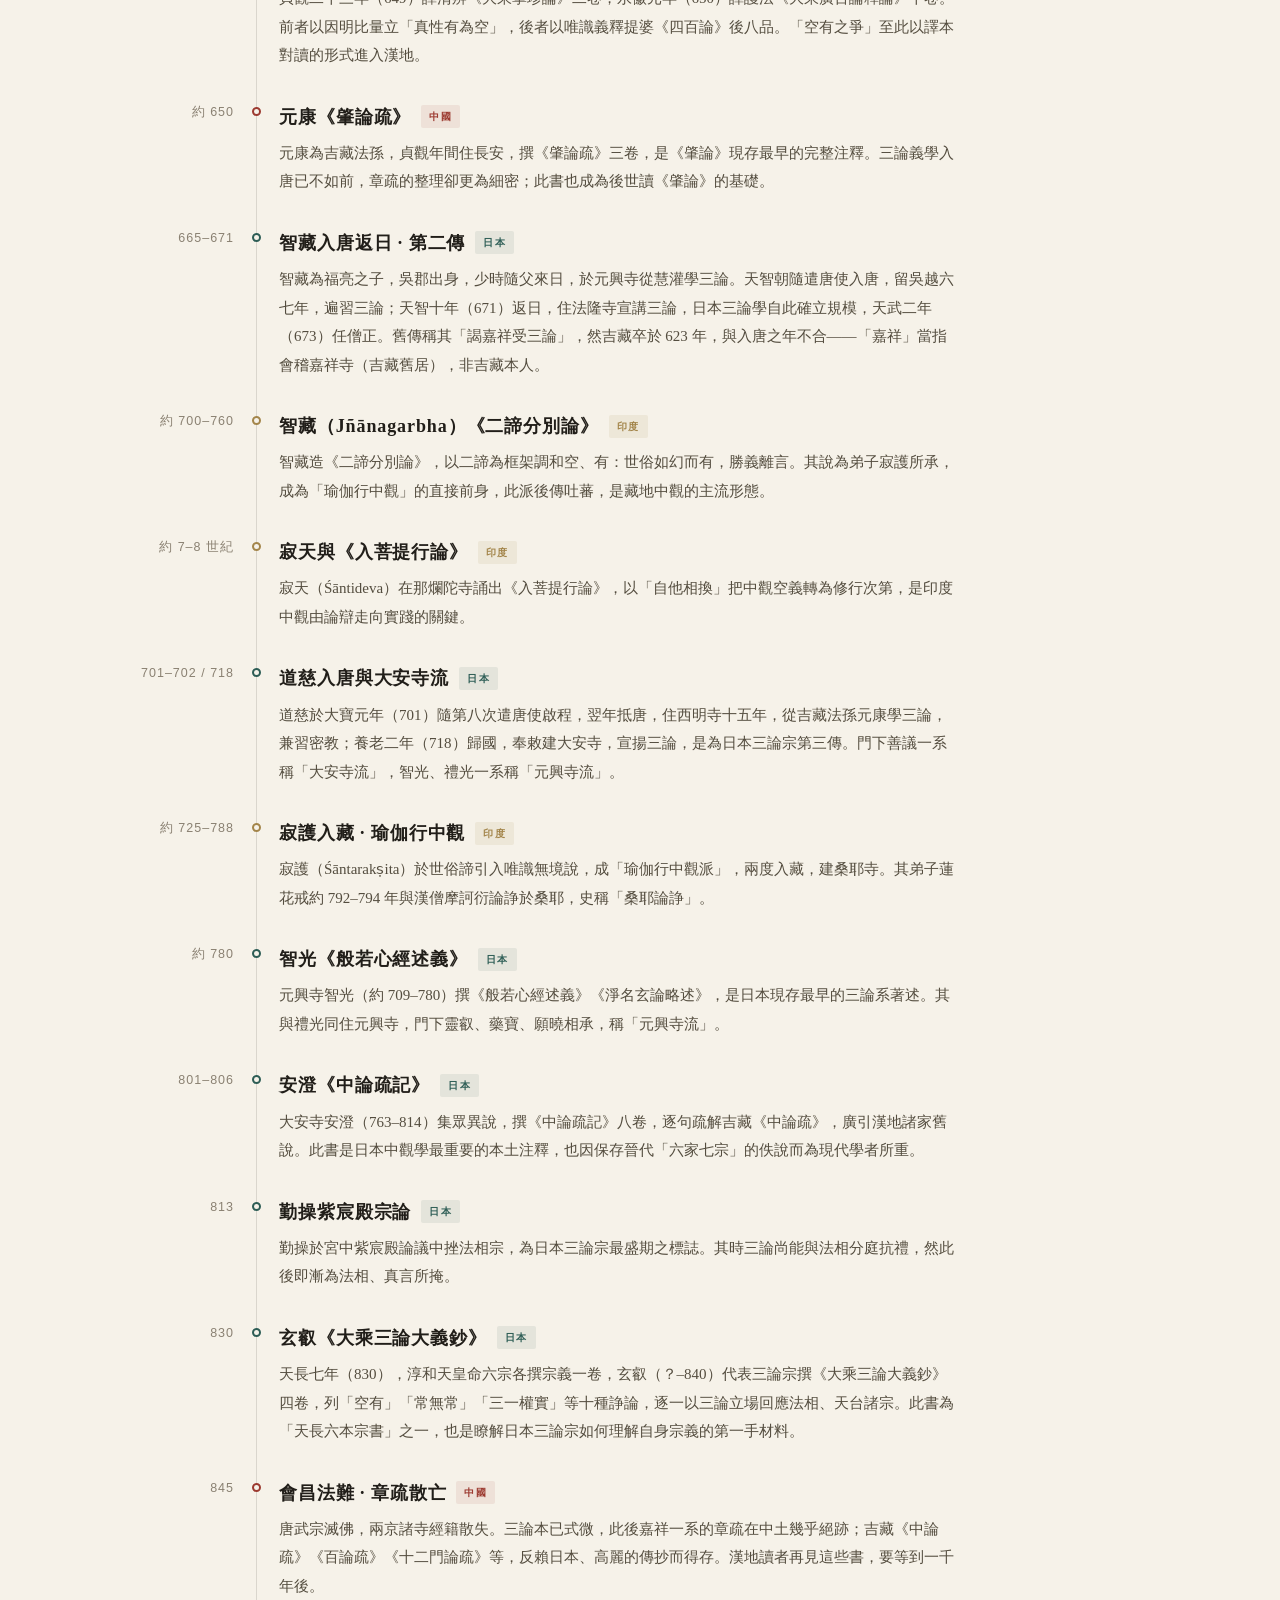
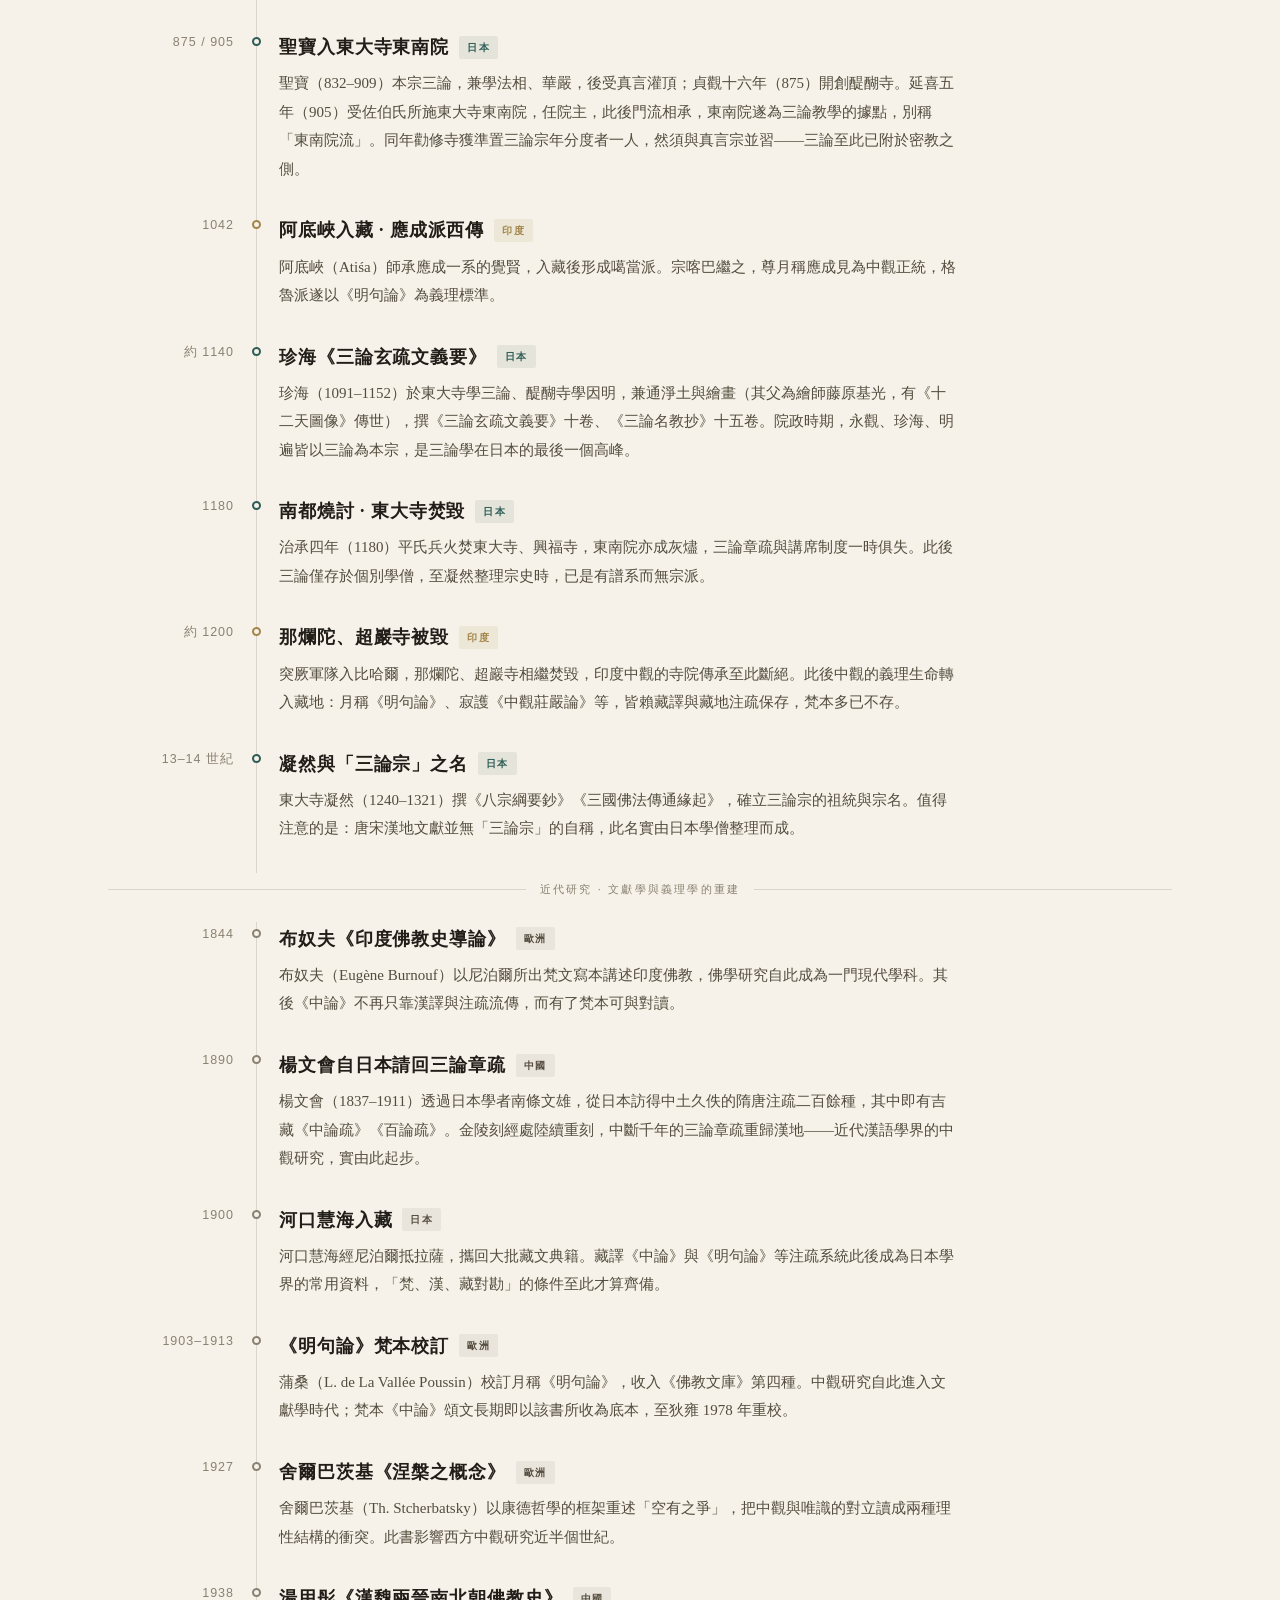
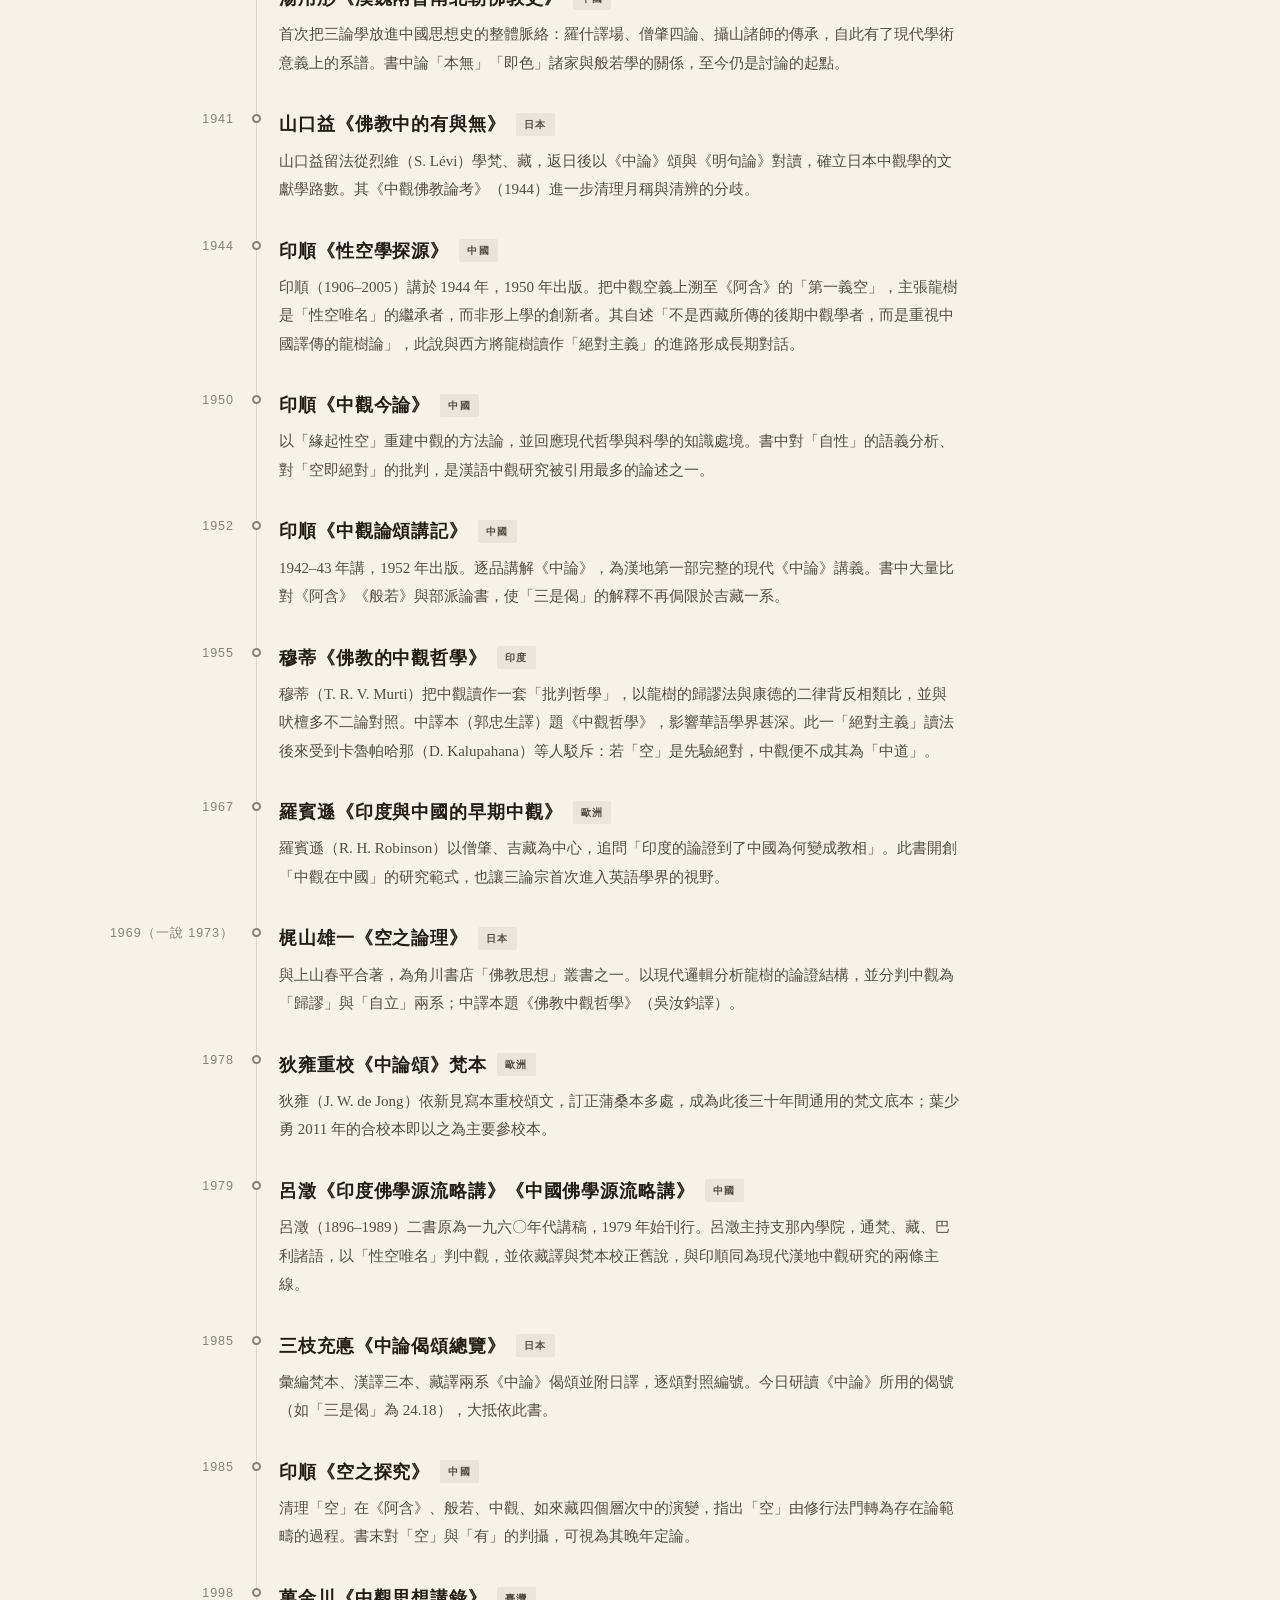
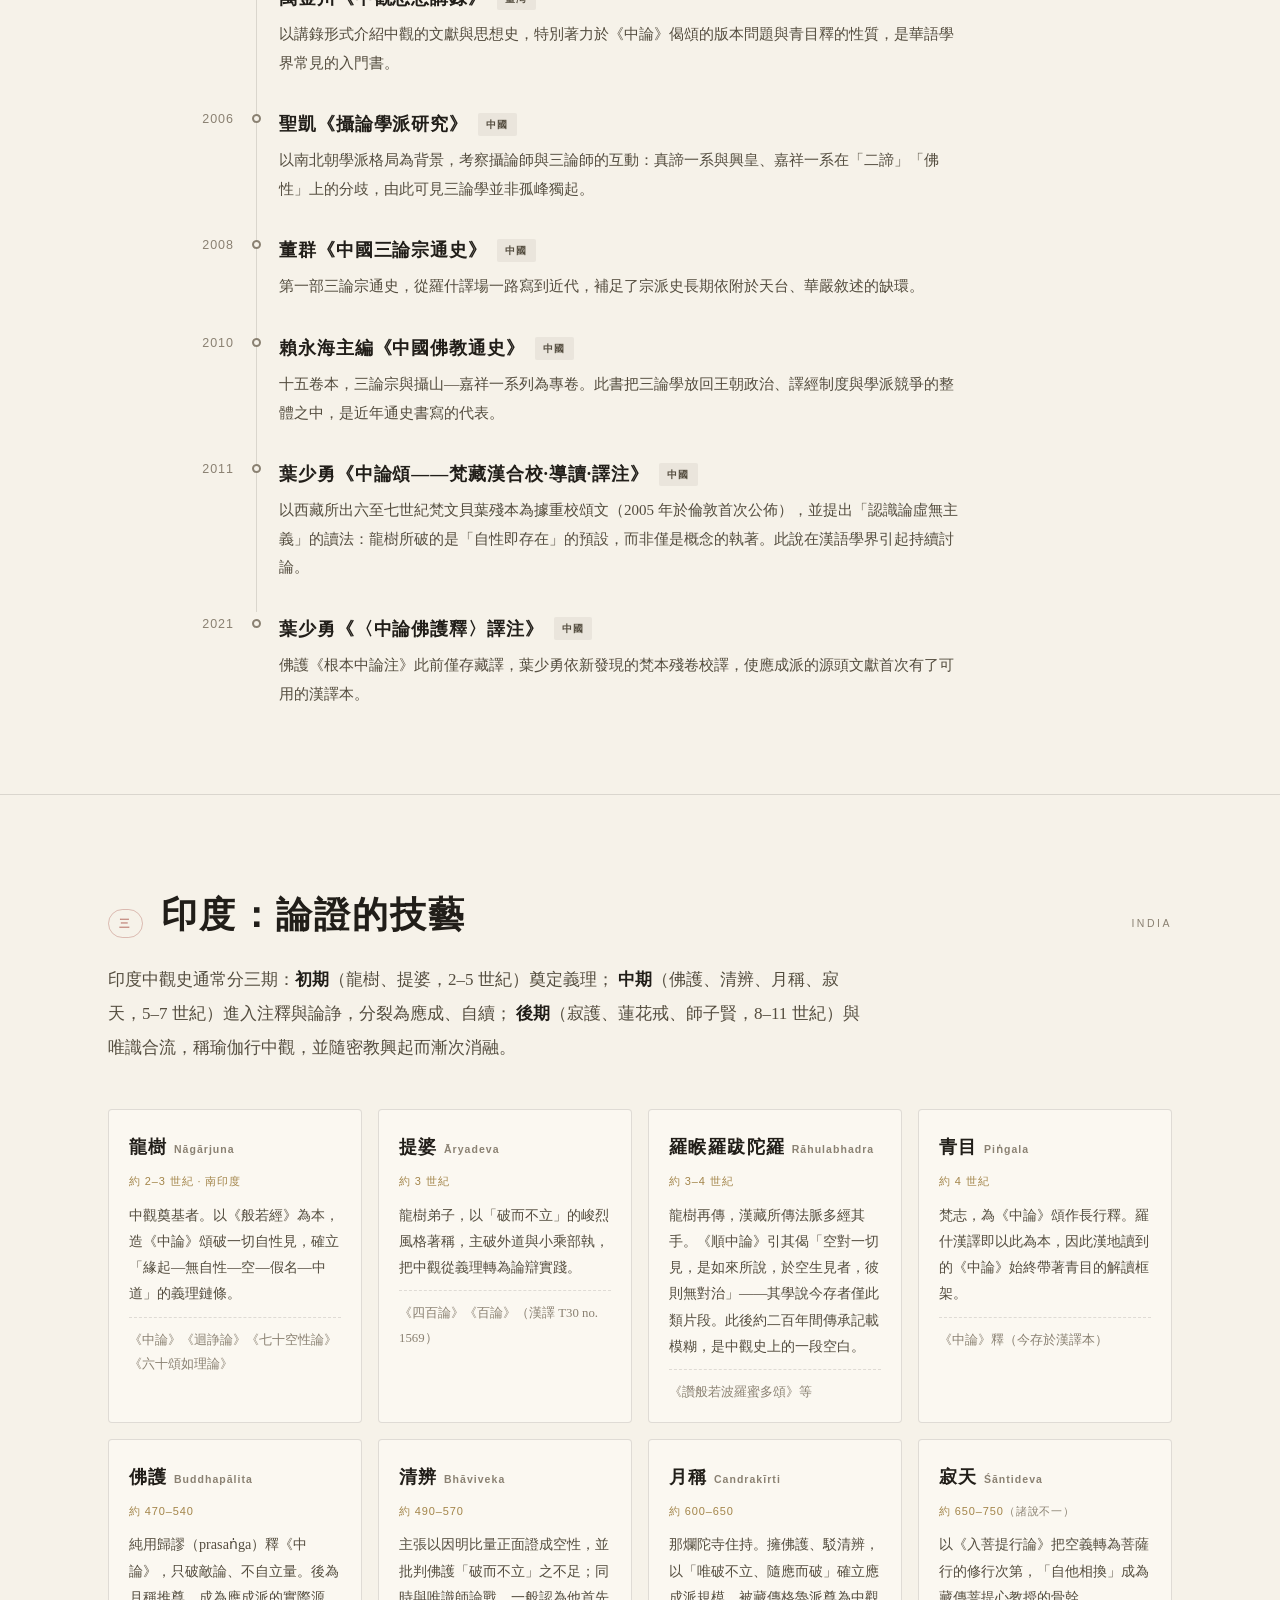
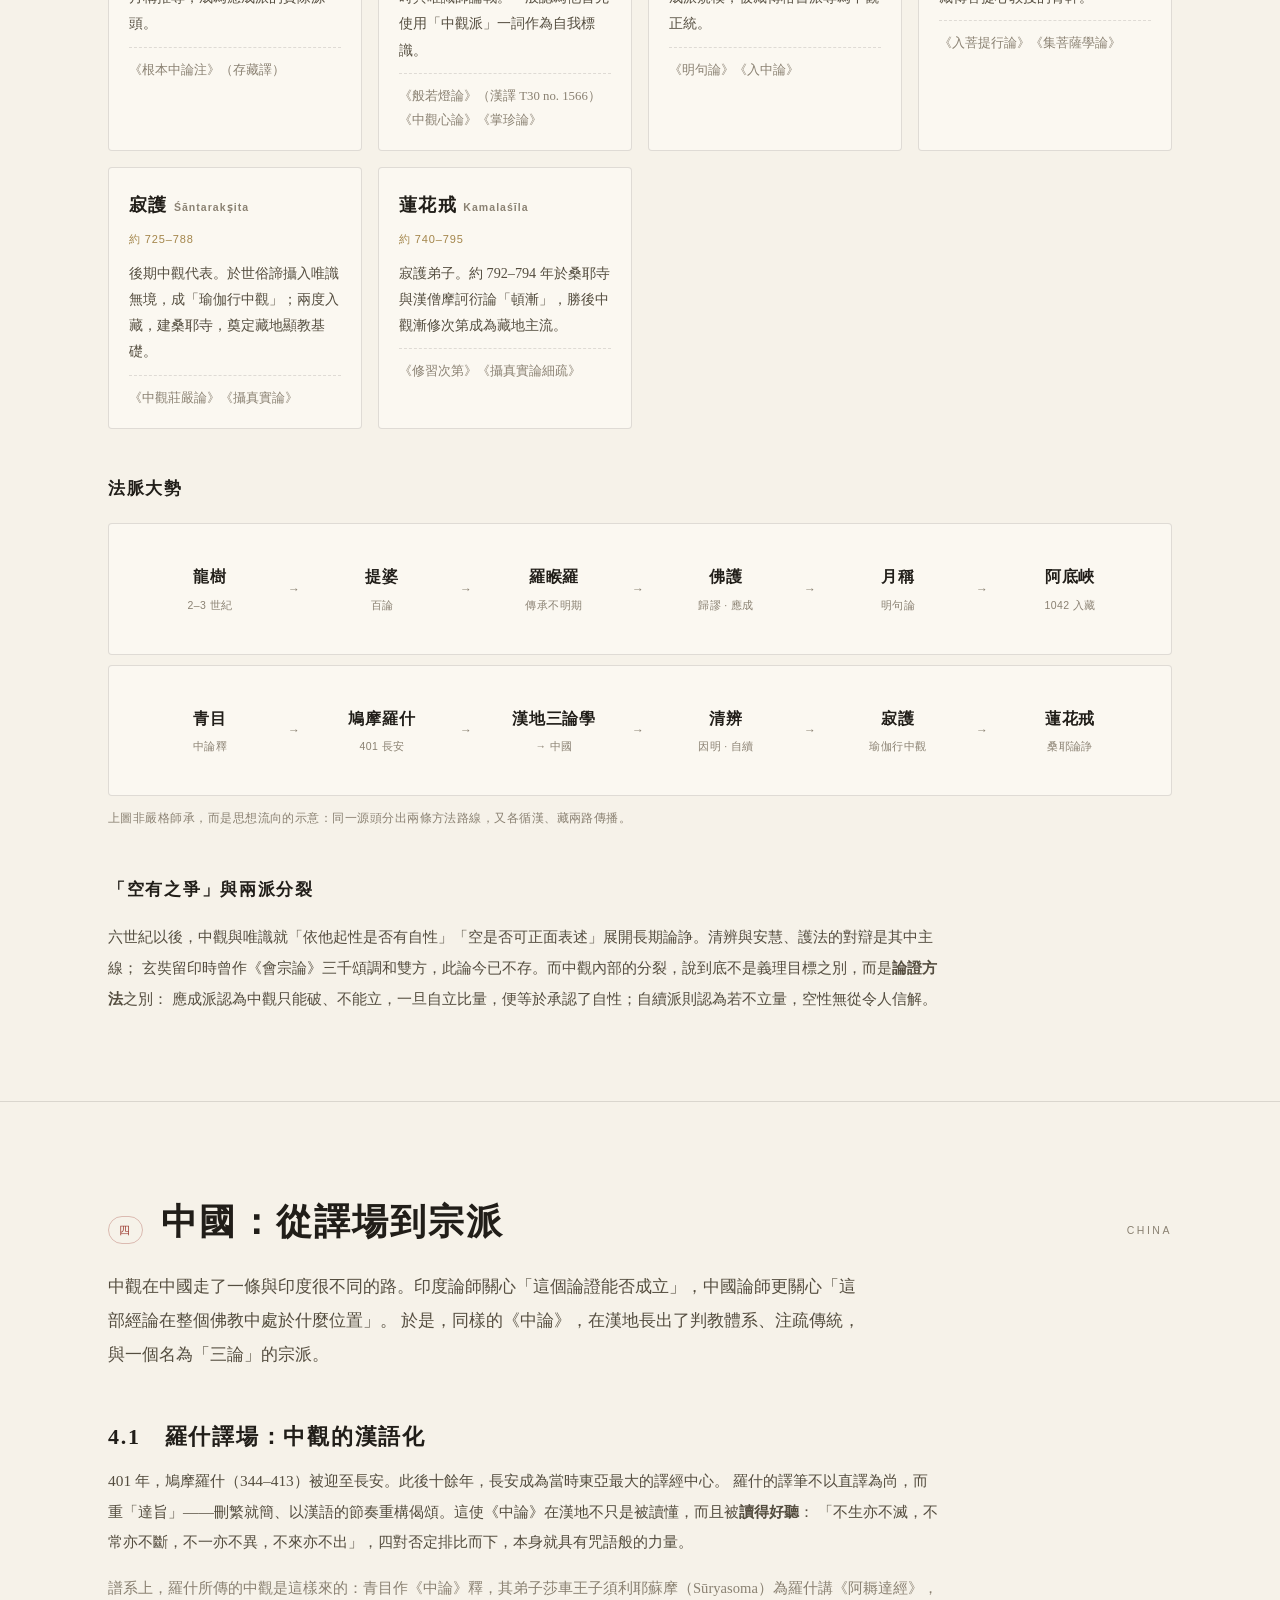
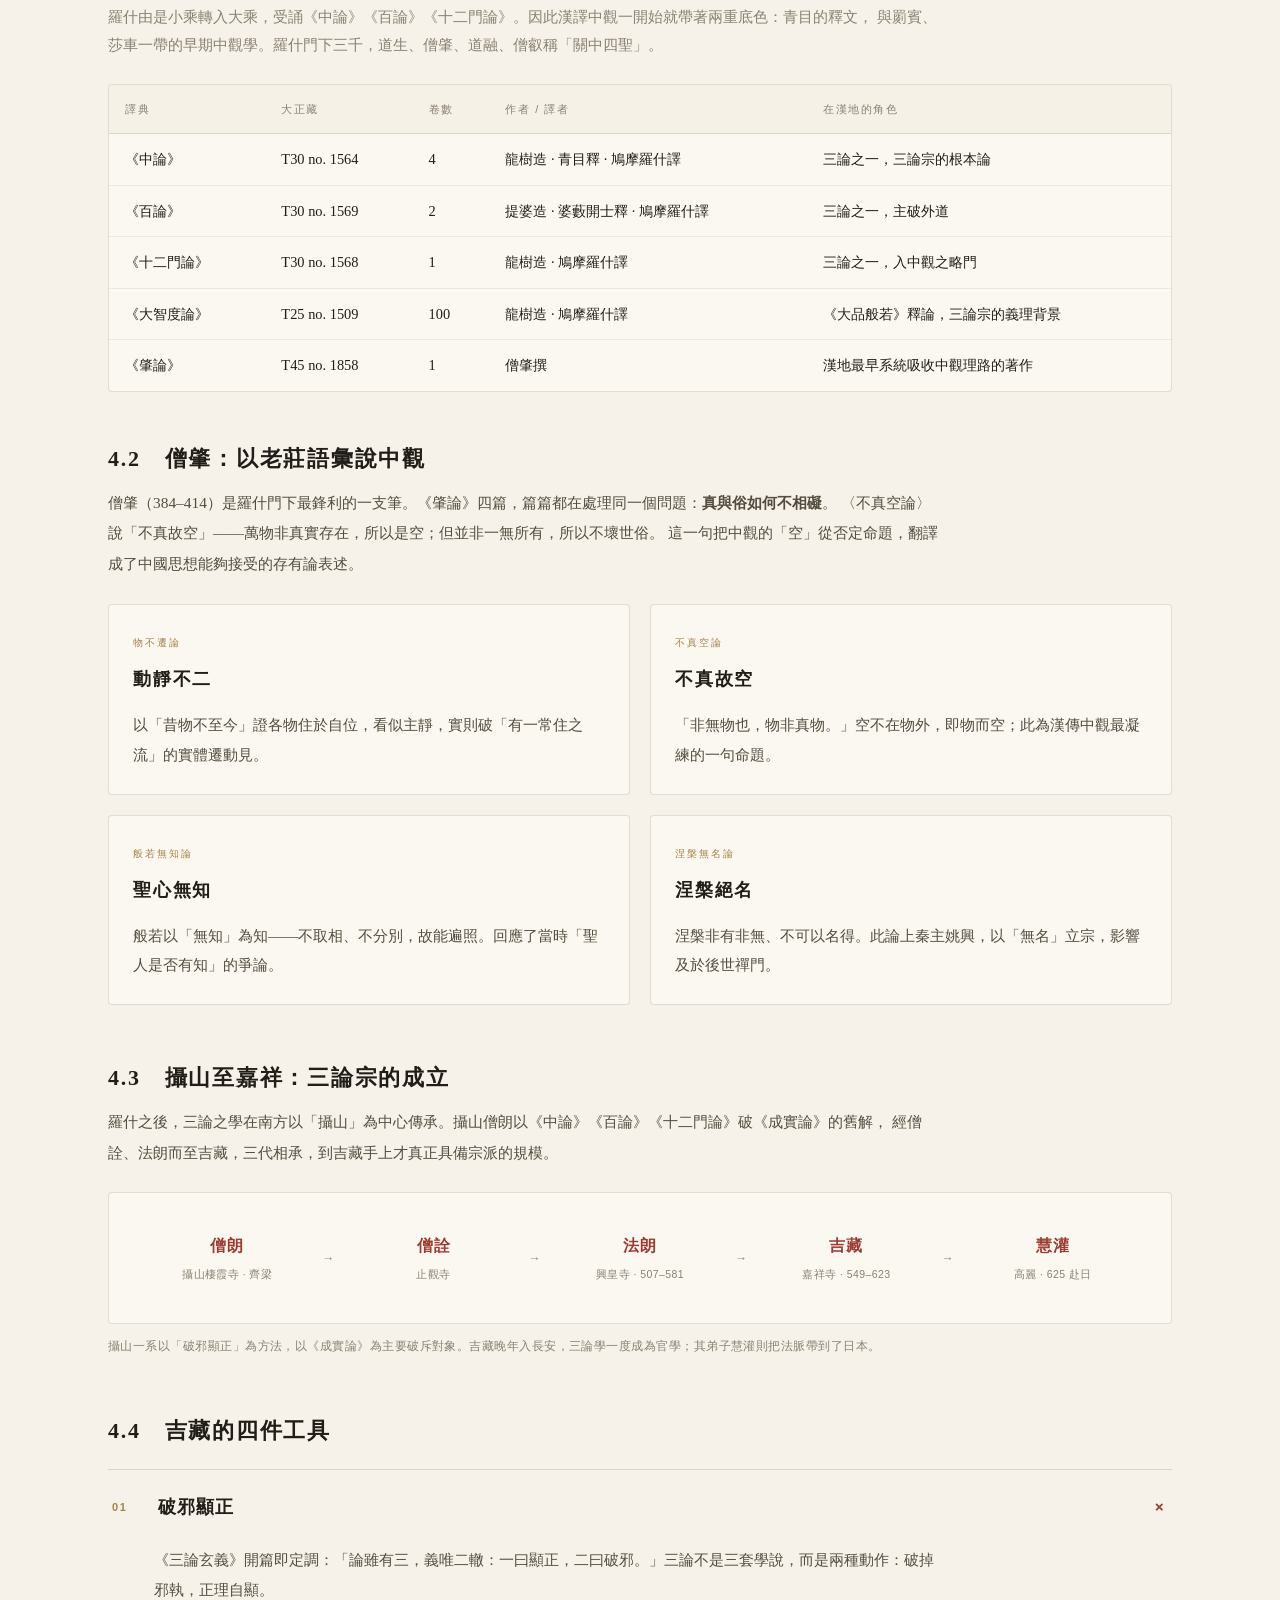
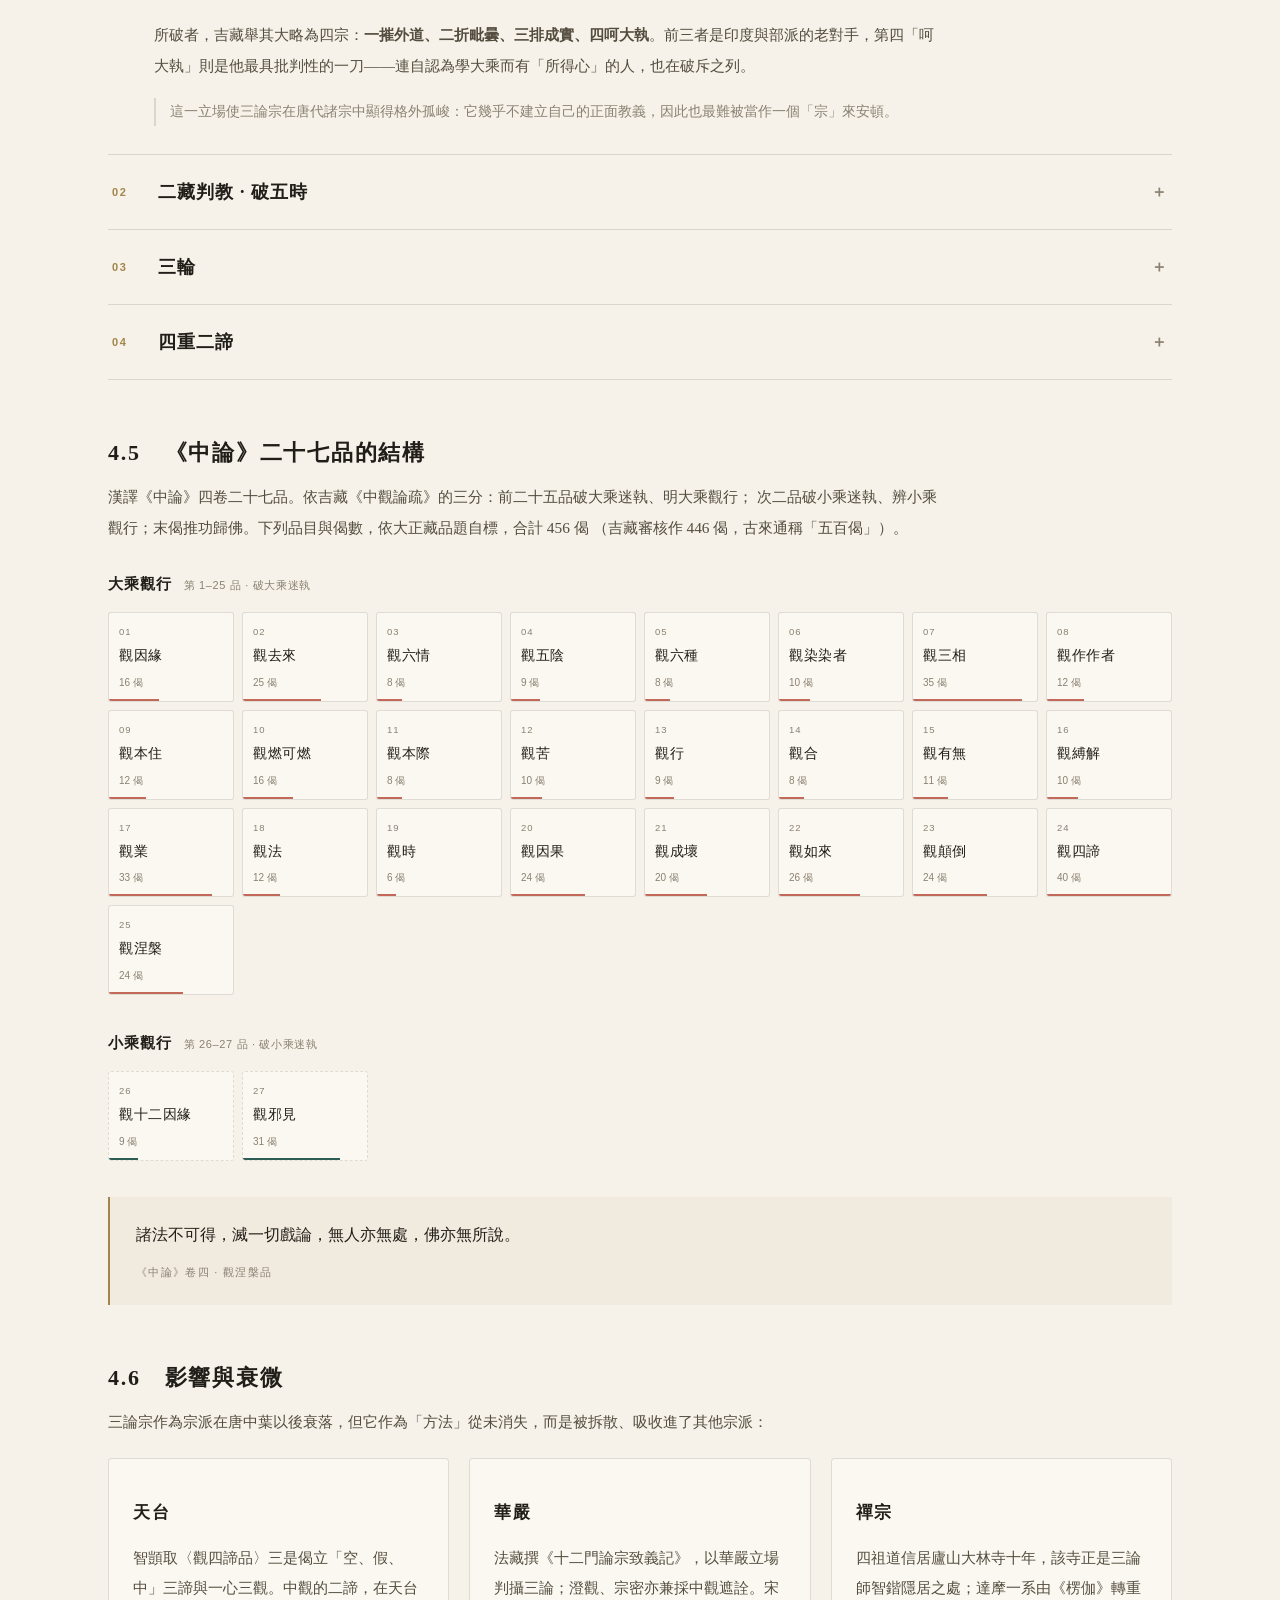
==== commit 12f22780: "中觀論疏注釋同步至公開庫：正文與注 JSON、科判凡例、閱讀頁與機巧抄上線；調整忽略規則與 README" ====
--- a/index.html
+++ b/index.html
@@ -73,6 +73,9 @@
   background:rgba(156,58,48,.045);flex:none;white-space:nowrap;transition:.2s;
 }
 a.enter:hover{background:var(--red);color:#fdf9f2;border-color:var(--red)}
+a.enter.g{background:transparent;border-color:var(--line);color:var(--ink-2)}
+a.enter.g:hover{background:var(--ink);color:var(--paper);border-color:var(--ink)}
+.enters{display:flex;align-items:center;gap:8px;flex:none}
 
 /* ---------- hero ---------- */
 .hero{padding:78px 0 60px;position:relative;overflow:hidden}
@@ -292,6 +295,9 @@
 footer ul{margin:0;padding-left:16px}
 footer li{margin-bottom:8px;line-height:1.8;font-size:13.4px}
 .foot-note{margin-top:38px;padding-top:22px;border-top:1px solid var(--line);font-family:var(--sans);font-size:11.5px;color:var(--ink-3);letter-spacing:.05em;line-height:1.9}
+.pfoot{margin:12px 0 0;font-family:var(--sans);font-size:11.5px;color:var(--ink-3);letter-spacing:.05em;line-height:1.9}
+.pfoot a{color:var(--ink-2);border-bottom:1px solid var(--line);padding-bottom:1px;transition:.18s}
+.pfoot a:hover{color:var(--red);border-bottom-color:rgba(156,58,48,.35)}
 
 /* ---------- reveal ---------- */
 .rv{opacity:0;transform:translateY(16px);transition:opacity .7s cubic-bezier(.2,.7,.3,1),transform .7s cubic-bezier(.2,.7,.3,1)}
@@ -313,6 +319,7 @@
   nav.menu::-webkit-scrollbar{display:none}
   nav.menu a{padding:8px 9px;font-size:12px}
   a.enter{padding:6px 10px;font-size:11.5px;letter-spacing:.08em}
+  .enters{gap:6px}
   .sec-head .en{display:none}
   .ev{grid-template-columns:78px 1fr;gap:16px}
   .ev-y{font-size:10.5px;letter-spacing:0}
@@ -350,7 +357,10 @@
       <a href="#texts">經論</a>
       <a href="#compare">比較</a>
     </nav>
-    <a class="enter" href="reading.html">閱讀</a>
+    <div class="enters">
+      <a class="enter" href="reading.html">閱讀</a>
+      <a class="enter g" href="books.html">書單</a>
+    </div>
   </div>
 </header>
 
@@ -1332,6 +1342,7 @@
     <div class="foot-note">
       中觀學 · 三國總覽　|　以大正藏原文校錄　|　義理表述力求貼近原典，人物與年代取通行之說，異說處已隨文注明
     </div>
+    <p class="pfoot">歡迎討論、指正：<a href="mailto:generative.madhyamaka@gmail.com">generative.madhyamaka@gmail.com</a></p>
   </div>
 </footer>
 
